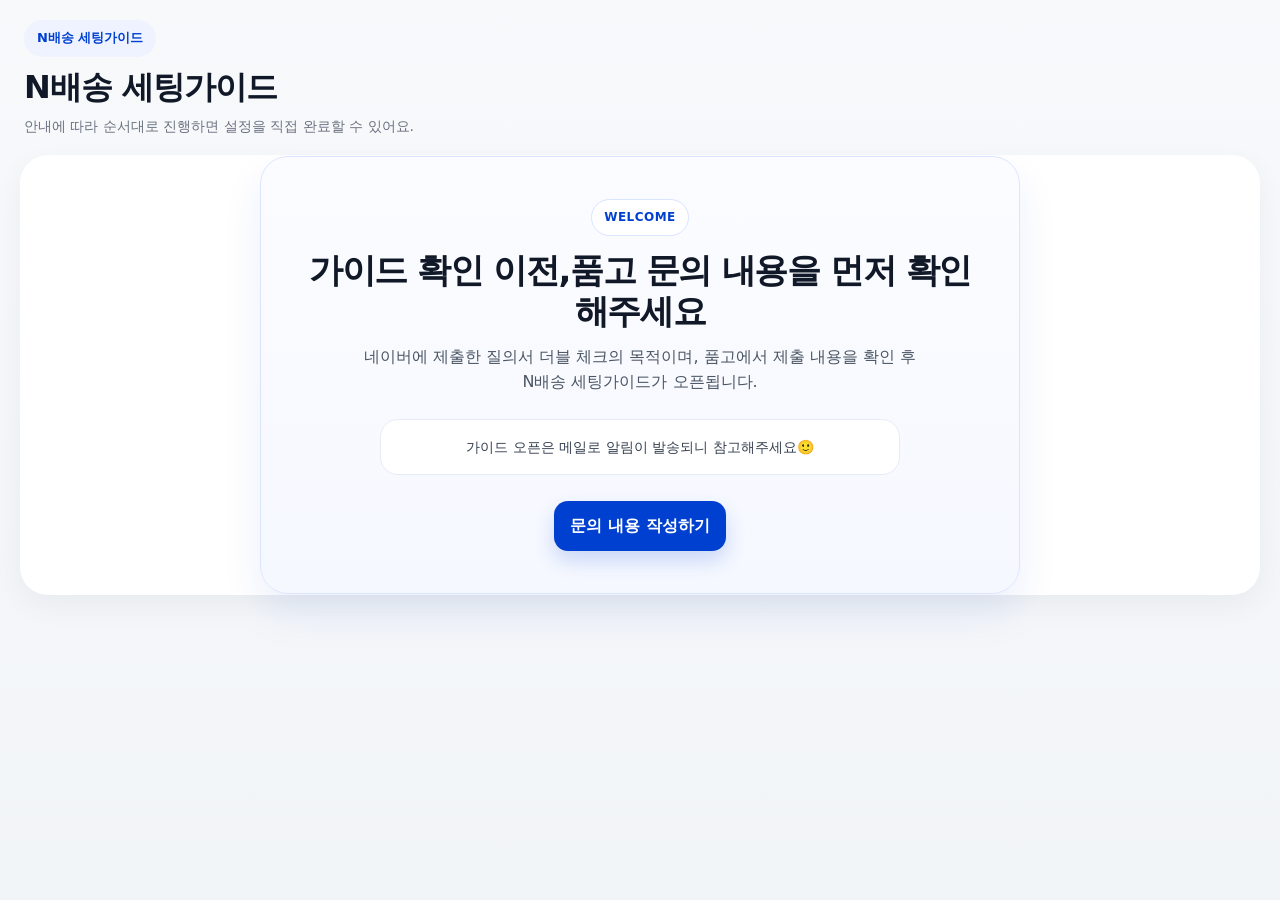
==== index.html @ 164cc21d "Update index.html" ====
<!doctype html>
<html lang="ko">
<head>
  <meta charset="utf-8" />
  <meta name="viewport" content="width=device-width, initial-scale=1" />
  <title>N배송 설정 가이드</title>

  <link rel="stylesheet" as="style" crossorigin
    href="https://cdn.jsdelivr.net/gh/orioncactus/pretendard@v1.3.9/dist/web/variable/pretendardvariable.css" />
  <script src="https://www.gstatic.com/charts/loader.js"></script>

  <style>
    :root{
      --bg:#f4f6f8;
      --card:#ffffff;
      --text:#111827;
      --muted:#6b7280;
      --line:#e7ebf0;

      --brand:#0040d1;
      --brand-soft:#eef3ff;
      --brand-line:#cddcff;
      --brand-deep:#0032a8;

      --naver:#03C75A;
      --naver-soft:#effaf4;
      --naver-line:#bdeccc;
      --naver-deep:#00a246;

      --soft:#f8fafc;
      --soft-blue:#edf4fb;

      --warn-bg:#fff7ed;
      --warn-line:#fed7aa;
      --warn-text:#9a3412;

      --danger-bg:#fff1f2;
      --danger-line:#fecdd3;
      --danger-text:#be123c;

      --shadow:0 10px 30px rgba(15,23,42,.05);
      --shadow-soft:0 6px 18px rgba(15,23,42,.04);

      --radius-2xl:28px;
      --radius-xl:24px;
      --radius-lg:18px;
      --radius-md:14px;
    }

    *{box-sizing:border-box}
    html,body{margin:0;padding:0;height:100%}
    body{
      font-family:"Pretendard Variable","Pretendard",system-ui,sans-serif;
      background:linear-gradient(180deg,#f7f9fb 0%, #f2f5f8 100%);
      color:var(--text);
      line-height:1.6;
    }

    button,input,select,textarea{font:inherit}
    img{max-width:100%;display:block}
    a{text-decoration:none}
    .hidden{display:none !important}

    .app{width:100%;min-height:100vh;padding:20px}
    .topbar{margin-bottom:18px;padding:0 4px}

    .badge{
      display:inline-flex;align-items:center;gap:8px;padding:8px 13px;border-radius:999px;
      background:var(--brand-soft);color:var(--brand);font-size:13px;font-weight:800;margin-bottom:12px;
    }

    h1{margin:0 0 8px;font-size:32px;line-height:1.18;letter-spacing:-.03em}
    .sub{margin:0;color:var(--muted);font-size:14px}

    .layout{display:grid;grid-template-columns:300px minmax(0,1fr);gap:18px;min-height:calc(100vh - 110px)}

    .card{
      background:rgba(255,255,255,.92);border:1px solid rgba(255,255,255,.88);
      border-radius:var(--radius-2xl);box-shadow:var(--shadow);backdrop-filter:blur(8px);
    }

    .sidebar{display:flex;flex-direction:column;height:calc(100vh - 40px);position:sticky;top:20px;padding:18px}
    .sidebar-header{flex:0 0 auto}
    .sidebar-steps{flex:1;overflow-y:auto;margin-top:12px;margin-bottom:12px;padding-right:4px;scroll-behavior:smooth}
    .sidebar-footer{flex:0 0 auto;margin-top:auto}
    .sidebar-steps::-webkit-scrollbar{width:6px}
    .sidebar-steps::-webkit-scrollbar-thumb{background:#dbe2ea;border-radius:999px}
    .sidebar-steps::-webkit-scrollbar-track{background:transparent}

    .side-head{display:flex;justify-content:space-between;align-items:center;gap:8px;margin-bottom:0}
    .side-title{font-size:17px;font-weight:900;letter-spacing:-.02em}
    .progress{padding:6px 10px;border-radius:999px;background:var(--brand-soft);color:var(--brand);font-size:12px;font-weight:800;white-space:nowrap}
    .accordion{display:flex;flex-direction:column;gap:10px}

    .step-item{border:1px solid var(--line);border-radius:18px;overflow:hidden;background:#fff;transition:all .2s ease}
    .step-item.active{border-color:#d9e4ff;box-shadow:0 8px 24px rgba(0,64,209,.08)}
    .step-header{width:100%;border:none;background:#fff;padding:14px;display:flex;align-items:center;gap:12px;text-align:left;cursor:pointer}
    .step-item.active .step-header{background:linear-gradient(180deg,#fbfcff 0%, #f4f7ff 100%)}
    .step-num{width:36px;height:36px;border-radius:12px;display:grid;place-items:center;font-size:14px;font-weight:800;background:#f3f4f6;color:#374151;flex:0 0 36px}
    .step-item.active .step-num{background:var(--brand);color:#fff}
    .step-main{min-width:0;flex:1}
    .step-title{margin:0 0 4px;font-size:14px;font-weight:800;letter-spacing:-.02em}
    .step-state{display:flex;align-items:center;gap:7px;color:var(--muted);font-size:12px;font-weight:700}
    .dot{width:8px;height:8px;border-radius:50%;background:#d1d5db}
    .dot.done{background:var(--naver)}
    .dot.current{background:var(--brand)}
    .chev{color:#94a3b8;transition:transform .2s ease;font-size:18px}
    .step-item.active .chev{transform:rotate(180deg)}
    .step-body{display:none;padding:10px 14px 14px;border-top:1px solid #f0f3f6;background:#fcfdff}
    .step-item.active .step-body{display:block}
    .step-sublist{display:flex;flex-direction:column;gap:8px}
    .step-subitem{display:flex;gap:8px;font-size:13px;color:#475569;word-break:break-word}
    .side-note{padding:13px 14px;border-radius:16px;background:#f8fafc;border:1px solid var(--line);color:var(--muted);font-size:12px}

    .main{padding:28px;min-width:0}
    .hero{display:flex;justify-content:space-between;align-items:flex-start;gap:16px;margin-bottom:18px;flex-wrap:wrap;padding:4px 0 2px}
    .step-chip{display:inline-flex;align-items:center;gap:8px;padding:8px 12px;border-radius:999px;background:var(--brand-soft);color:var(--brand);font-size:13px;font-weight:800;margin-bottom:12px}
    .hero h2{margin:0 0 10px;font-size:30px;line-height:1.18;letter-spacing:-.03em;word-break:keep-all}
    .hero p{margin:0;color:var(--muted);font-size:15px;word-break:keep-all}
    .actions{display:flex;gap:10px;flex-wrap:wrap}

    .btn{border:none;padding:12px 16px;border-radius:14px;font-weight:800;cursor:pointer;text-decoration:none;display:inline-flex;align-items:center;justify-content:center;transition:all .18s ease}
    .btn:hover{transform:translateY(-1px)}
    .btn.secondary{background:#fff;border:1px solid var(--line);color:#111827;box-shadow:var(--shadow-soft)}
    .btn.primary{background:var(--brand);color:#fff;box-shadow:0 10px 20px rgba(0,64,209,.18)}
    .btn:disabled{opacity:.45;cursor:not-allowed;transform:none}

    .guide{border:1px solid #edf1f5;border-radius:24px;overflow:hidden;background:#fff}
    .guide-section{padding:26px}
    .guide-section + .guide-section{border-top:1px solid #eff3f6}
    .section-label{margin:0 0 14px;font-size:12px;font-weight:900;color:#7b8794;text-transform:uppercase;letter-spacing:.08em}
    .lead-box{background:linear-gradient(180deg,#fcfdff 0%, #f4f7ff 100%)}
    .lead-text{margin:0;font-size:22px;line-height:1.5;font-weight:800;letter-spacing:-.025em;word-break:keep-all}

    .process-strip-wrap{padding:16px;border-radius:22px;background:var(--soft-blue);border:1px solid #e4edf7}
    .process-strip{display:grid;grid-template-columns:repeat(auto-fit,minmax(170px,1fr));gap:14px}
    .process-card{
      position:relative;min-height:76px;padding:18px 16px 14px;border-radius:16px;background:#fff;border:1px solid #ebeff5;
      display:flex;align-items:center;justify-content:center;text-align:center;font-size:15px;font-weight:800;color:#222;
      line-height:1.45;box-shadow:0 3px 10px rgba(15,23,42,.03);transition:all .18s ease;word-break:keep-all;cursor:pointer;
    }
    .process-card:hover{transform:translateY(-2px);box-shadow:0 10px 20px rgba(15,23,42,.06)}
    .process-card.current{box-shadow:0 10px 24px rgba(15,23,42,.10)}
    .process-card::before{content:attr(data-step);position:absolute;top:10px;left:12px;font-size:11px;font-weight:900;color:#94a3b8;letter-spacing:.06em}
    .process-card.brand.current{background:linear-gradient(180deg,#f6f8ff 0%, #eef3ff 100%);border-color:var(--brand-line);color:var(--brand)}
    .process-card.brand.done{background:#f7f9ff;border-color:#d9e3ff;color:#3553a8}
    .process-card.naver.current{background:linear-gradient(180deg,#f5fff9 0%, #ecfff4 100%);border-color:var(--naver-line);color:var(--naver-deep)}
    .process-card.naver.done{background:#f9fcfa;border-color:#dce9e1;color:#3f4d46}

    .detail-list{display:flex;flex-direction:column;gap:0}
    .detail-item{padding:20px 0;border-bottom:1px solid #eef2f7}
    .detail-item.hidden{display:none}
    .detail-item:last-child{border-bottom:none;padding-bottom:0}
    .detail-title{margin:0 0 10px;font-size:18px;font-weight:900;letter-spacing:-.02em;word-break:keep-all}
    .detail-body{margin:0;font-size:15px;color:#374151;word-break:break-word;overflow-wrap:anywhere}
    .detail-body p{margin:0 0 10px}
    .detail-body p:last-child{margin-bottom:0}
    .detail-body table{width:100%;min-width:560px;border-collapse:collapse;background:#fff}
    .detail-body th,.detail-body td{padding:12px 14px;border-bottom:1px solid var(--line);text-align:left;vertical-align:top;font-size:14px;word-break:break-word}
    .detail-body th{background:#f8fafc;font-size:13px;font-weight:800;color:#374151}
    .detail-body .table-wrap{width:100%;overflow-x:auto;margin-top:12px;border:1px solid var(--line);border-radius:16px}
    .subnote{margin-top:12px;padding:14px 16px;border-radius:16px;background:#f8fbfd;border:1px solid var(--line);font-size:14px;color:#374151;white-space:pre-line;word-break:break-word;overflow-wrap:anywhere}
    .warn{margin-top:12px;padding:14px 16px;border-radius:16px;background:var(--warn-bg);border:1px solid var(--warn-line);color:var(--warn-text);font-size:14px}
    .warn strong{display:block;margin-bottom:6px;font-size:13px}
    .render-image{margin-top:14px;border:1px solid var(--line);border-radius:18px;overflow:hidden;background:#fff}
    .render-image img{width:100%;height:auto;object-fit:contain;background:#fff}
    .render-caption{padding:12px 14px;border-top:1px solid var(--line);font-size:13px;color:var(--muted)}

    .check-area{display:grid;grid-template-columns:repeat(2,minmax(0,1fr));gap:12px}
    .check-row{display:flex;gap:10px;align-items:flex-start;padding:15px 16px;border:1px solid var(--line);border-radius:16px;background:#fbfcfd;min-width:0;transition:all .15s ease}
    .check-row:hover{background:#fff;box-shadow:var(--shadow-soft)}
    .check-row input{width:18px;height:18px;margin-top:2px;accent-color:var(--brand);flex:0 0 auto}
    .check-row span{font-size:14px;font-weight:700;word-break:break-word}
    .footer-nav{display:flex;justify-content:space-between;gap:12px;margin-top:18px;flex-wrap:wrap}

    .loading{padding:40px 20px;color:var(--muted);font-size:14px}
    .error{margin-top:12px;padding:16px;border-radius:16px;background:var(--danger-bg);border:1px solid var(--danger-line);color:var(--danger-text);font-size:14px;white-space:pre-line}
    .empty{color:var(--muted);font-size:14px}

    .welcome-wrap{display:flex;align-items:center;justify-content:center;min-height:420px}
    .welcome-card{
      width:min(760px,100%);padding:42px 34px;border-radius:28px;background:linear-gradient(180deg,#fbfcff 0%, #f5f8ff 100%);
      border:1px solid #dbe5ff;text-align:center;box-shadow:0 20px 40px rgba(0,64,209,.08);
    }
    .welcome-chip{display:inline-flex;padding:8px 12px;border-radius:999px;background:#fff;color:var(--brand);font-size:12px;font-weight:900;letter-spacing:.04em;margin-bottom:14px;border:1px solid #d9e4ff}
    .welcome-title{margin:0 0 12px;font-size:34px;line-height:1.2;letter-spacing:-.04em}
    .welcome-desc{margin:0 auto 24px;max-width:560px;font-size:16px;color:#4b5563;word-break:keep-all}
    .welcome-note{margin:0 auto 26px;max-width:520px;padding:16px 18px;border-radius:18px;background:#fff;border:1px solid #e5ebf7;color:#374151;font-size:14px}
    .welcome-actions{display:flex;justify-content:center;gap:10px;flex-wrap:wrap}

    .inquiry-shell{max-width:920px;margin:0 auto}
    .form-section{padding:24px;border:1px solid #edf1f5;border-radius:24px;background:#fff;box-shadow:var(--shadow-soft)}
    .form-grid{display:grid;grid-template-columns:repeat(2,minmax(0,1fr));gap:16px}
    .field{display:flex;flex-direction:column;gap:8px}
    .field.full{grid-column:1 / -1}
    .field label{font-size:14px;font-weight:800;color:#1f2937;display:flex;align-items:center;gap:4px;white-space:nowrap;flex-wrap:nowrap;overflow:hidden;text-overflow:ellipsis}
    .label-text{display:inline-flex;align-items:center;gap:4px;white-space:nowrap}
    .req{color:#dc2626;margin-left:1px}
    .input,.select,.textarea{width:100%;border:1px solid #dbe3ee;border-radius:14px;background:#fff;padding:14px 14px;outline:none;transition:border-color .18s ease, box-shadow .18s ease;color:#111827}
    .input:focus,.select:focus,.textarea:focus{border-color:#b5c9ff;box-shadow:0 0 0 4px rgba(0,64,209,.08)}
    .textarea{min-height:120px;resize:vertical}
    .hint{font-size:12px;color:#6b7280}
    .choice-row{display:flex;gap:10px;flex-wrap:wrap}
    .choice-pill{border:1px solid #dbe3ee;background:#fff;border-radius:999px;padding:10px 14px;display:inline-flex;align-items:center;gap:8px;cursor:pointer;font-weight:700;color:#374151}
    .choice-pill input{accent-color:var(--brand)}

    .pack-card{display:grid;grid-template-columns:120px minmax(0,1fr);gap:14px;align-items:start;padding:14px;border:1px solid #e5ebf2;border-radius:18px;background:#fbfcfe}
    .pack-thumb{width:120px;height:120px;border-radius:14px;overflow:hidden;background:#fff;border:1px solid #e5e7eb;cursor:pointer}
    .pack-thumb img{width:100%;height:100%;object-fit:cover}
    .pack-meta h4{margin:0 0 6px;font-size:15px;font-weight:900}
    .pack-meta p{margin:0;font-size:14px;color:#4b5563;white-space:pre-line;}

    .summary-box{margin-top:18px;padding:18px;border:1px solid #dbe5ff;border-radius:20px;background:linear-gradient(180deg,#fbfcff 0%, #f5f8ff 100%)}
    .summary-box h3{margin:0 0 10px;font-size:18px}
    .summary-list{display:grid;gap:10px}
    .summary-item{display:grid;grid-template-columns:160px minmax(0,1fr);gap:12px;padding:10px 0;border-bottom:1px solid #e6ecfb}
    .summary-item:last-child{border-bottom:none}
    .summary-key{font-size:13px;font-weight:900;color:#4b5563}
    .summary-val{font-size:14px;color:#111827;word-break:break-word}

    .modal{position:fixed;inset:0;display:none;align-items:center;justify-content:center;padding:20px;z-index:1000}
    .modal.open{display:flex}
    .modal-backdrop{position:absolute;inset:0;background:rgba(15,23,42,.48);backdrop-filter:blur(2px)}
    .modal-panel{position:relative;width:min(760px, 100%);max-height:85vh;overflow:auto;background:#fff;border-radius:26px;border:1px solid var(--line);box-shadow:0 24px 60px rgba(15,23,42,.20);padding:24px}
    .modal-head{display:flex;justify-content:space-between;align-items:flex-start;gap:12px;margin-bottom:18px}
    .modal-title{margin:0;font-size:24px;line-height:1.2;letter-spacing:-.03em}
    .modal-sub{margin:8px 0 0;color:var(--muted);font-size:14px}
    .icon-btn{border:none;background:#f3f4f6;width:40px;height:40px;border-radius:12px;cursor:pointer;font-size:20px;line-height:1}
    .faq-list{display:flex;flex-direction:column;gap:10px}
    .faq-item{border:1px solid var(--line);border-radius:16px;overflow:hidden;background:#fff}
    .faq-q{width:100%;border:none;background:#fff;padding:16px;text-align:left;display:flex;justify-content:space-between;align-items:center;gap:12px;cursor:pointer;font-weight:800;font-size:15px}
    .faq-q:hover{background:#fafafa}
    .faq-a{display:none;padding:0 16px 16px;color:#374151;font-size:14px;white-space:pre-line;word-break:break-word}
    .faq-item.open .faq-a{display:block}
    .faq-item.open .faq-arrow{transform:rotate(180deg)}
    .faq-arrow{transition:transform .2s ease;color:#6b7280;flex:0 0 auto}

    .image-modal-panel{width:min(720px,100%);padding:18px}
    .image-modal-panel img{width:100%;height:auto;border-radius:18px}

    @media (max-width:1024px){
      .layout{grid-template-columns:1fr}
      .sidebar{position:static;height:auto}
      .sidebar-steps{overflow:visible;max-height:none}
      .check-area,.form-grid{grid-template-columns:1fr}
    }

    @media (max-width:640px){
      .app{padding:10px}
      .main{padding:18px}
      h1{font-size:25px}
      .hero h2{font-size:24px}
      .guide-section,.form-section{padding:18px}
      .modal-panel{padding:18px}
      .modal-title{font-size:20px}
      .lead-text{font-size:18px}
      .process-strip{grid-template-columns:repeat(2,minmax(0,1fr))}
      .process-card{min-height:64px;font-size:14px;padding:14px 12px}
      .pack-card{grid-template-columns:1fr}
      .pack-thumb{width:100%;height:180px}
      .summary-item{grid-template-columns:1fr;gap:4px}
      .welcome-card{padding:32px 20px}
      .welcome-title{font-size:28px}
      .field label{white-space:normal}
    }
  </style>
</head>
<body>
  <div class="app">
    <div class="topbar">
      <div class="badge">N배송 세팅가이드</div>
      <h1 id="pageTitle">N배송 세팅가이드</h1>
      <p class="sub" id="appSub">안내에 따라 순서대로 진행하면 설정을 직접 완료할 수 있어요.</p>
    </div>

    <div id="welcomeScreen" class="welcome-wrap card">
      <div class="welcome-card">
        <div class="welcome-chip">WELCOME</div>
        <h2 class="welcome-title">가이드 확인 이전,품고 문의 내용을 먼저 확인해주세요</h2>
        <p class="welcome-desc">네이버에 제출한 질의서 더블 체크의 목적이며, 품고에서 제출 내용을 확인 후 N배송 세팅가이드가 오픈됩니다.</p>
        <div class="welcome-note">
          가이드 오픈은 메일로 알림이 발송되니 참고해주세요🙂
        </div>
        <div class="welcome-actions">
          <button class="btn primary" id="startInquiryBtn" type="button">문의 내용 작성하기</button>
        </div>
      </div>
    </div>

    <div id="inquiryScreen" class="hidden">
      <div class="inquiry-shell">
        <div class="hero">
          <div>
            <div class="step-chip">사전 문의 접수</div>
            <h2>초도 입고 및 운영 정보를 입력해주세요</h2>
            <p>입력해주신 내용을 기준으로 품고에서 확인 후 N배송 세팅 절차를 오픈합니다.</p>
          </div>
        </div>

        <section class="form-section">
          <div class="form-grid">
            <div class="field">
              <label for="inboundDate"><span class="label-text">1. 초도 입고 일정</span><span class="req">*</span></label>
              <input class="input" id="inboundDate" type="date" />
            </div>

            <div class="field">
              <label for="skuCount"><span class="label-text">2. 초도 입고 SKU 종 수</span><span class="req">*</span></label>
              <input class="input" id="skuCount" type="number" min="0" placeholder="예: 10" />
            </div>

            <div class="field">
              <label for="pltCount"><span class="label-text">3. 초도 입고 PLT 수</span><span class="req">*</span></label>
              <input class="input" id="pltCount" type="number" min="0" placeholder="예: 10" />
            </div>

            <div class="field full">
              <label for="packType"><span class="label-text">4. 포장 방법</span><span class="req">*</span></label>
              <select class="select" id="packType">
                <option value="">선택해주세요</option>
                <option value="기본 포장">기본 포장</option>
                <option value="에어캡 포장">에어캡 포장</option>
                <option value="버블페이퍼 포장">버블페이퍼 포장</option>
              </select>
              <div class="hint">포장 방식에 따라 출고 방법과 비용이 달라질 수 있습니다.</div>
              <div id="packPreviewArea" class="hidden" style="margin-top:12px;"></div>
            </div>

            <div class="field">
              <label for="returnDest"><span class="label-text">5. 반품 회수지</span><span class="req">*</span></label>
              <select class="select" id="returnDest">
                <option value="">선택해주세요</option>
                <option value="품고">품고</option>
                <option value="물류사">물류사</option>
              </select>
            </div>

            <div class="field">
              <label><span class="label-text">6. 초도 입고 월 행사 예정 여부</span><span class="req">*</span></label>
              <div class="choice-row">
                <label class="choice-pill"><input type="radio" name="eventPlan" value="Y"> Y</label>
                <label class="choice-pill"><input type="radio" name="eventPlan" value="N"> N</label>
              </div>
            </div>

            <div class="field full">
              <label for="inquiryText"><span class="label-text">7. 품고에 궁금한 사항</span></label>
              <textarea class="textarea" id="inquiryText" placeholder="예: 초도 입고 후 출고 가능 예상 시점, 포장 비용 기준, 반품 프로세스 등"></textarea>
            </div>
          </div>

          <div id="inquiryError" class="error hidden" style="margin-top:16px;"></div>

          <div class="footer-nav">
            <button class="btn secondary" id="backToWelcomeBtn" type="button">이전</button>
            <button class="btn primary" id="openSummaryBtn" type="button">제출하기</button>
          </div>
        </section>
      </div>
    </div>

    <div id="guideScreen" class="hidden">
      <div class="layout">
        <aside class="card sidebar">
          <div class="sidebar-header">
            <div class="side-head">
              <div class="side-title">진행 단계</div>
              <div class="progress" id="progressText">0 / 0 완료</div>
            </div>
          </div>

          <div class="sidebar-steps">
            <div class="accordion" id="stepAccordion">
              <div class="loading">불러오는 중...</div>
            </div>
          </div>

          <div class="sidebar-footer">
            <div class="side-note">
              설명 과정은 다음 버튼을 눌러야 다음 순서가 보입니다.
            </div>
          </div>
        </aside>

        <main class="card main">
          <div class="hero">
            <div>
              <div class="step-chip" id="heroChip">STEP</div>
              <h2 id="heroTitle">불러오는 중...</h2>
              <p id="heroDesc"></p>
            </div>

            <div class="actions">
              <button class="btn secondary" id="faqBtn" type="button">자주 묻는 질문</button>
            </div>
          </div>

          <section class="guide">
            <div class="guide-section lead-box">
              <div class="section-label">이번 단계에서 할 일</div>
              <p class="lead-text" id="leadText">시트 데이터를 불러오는 중입니다.</p>
            </div>

            <div class="guide-section">
              <div class="section-label">설정 과정</div>
              <div class="process-strip-wrap">
                <div class="process-strip" id="flowList"></div>
              </div>
            </div>

            <div class="guide-section">
              <div class="section-label">자세히 안내드릴게요</div>
              <div class="detail-list" id="detailList"></div>
            </div>

            <div class="guide-section">
              <div class="section-label">이것만 확인하면 돼요</div>
              <div class="check-area" id="checkArea"></div>
            </div>
          </section>

          <div class="footer-nav">
            <button class="btn secondary" id="prevBtn" type="button">이전 단계</button>
            <button class="btn primary" id="nextBtn" type="button">다음 단계</button>
          </div>

          <div id="errorBox"></div>
        </main>
      </div>
    </div>
  </div>

  <div class="modal" id="faqModal" aria-hidden="true">
    <div class="modal-backdrop" id="faqBackdrop"></div>
    <div class="modal-panel" role="dialog" aria-modal="true" aria-labelledby="faqModalTitle">
      <div class="modal-head">
        <div>
          <h3 class="modal-title" id="faqModalTitle">FAQ</h3>
          <p class="modal-sub" id="faqModalSub">현재 단계에서 자주 막히는 항목을 정리했습니다.</p>
        </div>
        <button class="icon-btn" id="faqCloseBtn" type="button" aria-label="닫기">×</button>
      </div>
      <div class="faq-list" id="faqList"></div>
    </div>
  </div>

  <div class="modal" id="summaryModal" aria-hidden="true">
    <div class="modal-backdrop" id="summaryBackdrop"></div>
    <div class="modal-panel" role="dialog" aria-modal="true" aria-labelledby="summaryTitle">
      <div class="modal-head">
        <div>
          <h3 class="modal-title" id="summaryTitle">입력 내용 확인</h3>
          <p class="modal-sub">제출 전에 입력하신 내용을 한 번 더 확인해주세요.</p>
        </div>
        <button class="icon-btn" id="summaryCloseBtn" type="button" aria-label="닫기">×</button>
      </div>
      <div class="summary-box">
        <h3>요약</h3>
        <div class="summary-list" id="summaryList"></div>
      </div>
      <div class="footer-nav">
        <button class="btn secondary" id="summaryEditBtn" type="button">수정하기</button>
        <button class="btn primary" id="summarySubmitBtn" type="button">제출 완료</button>
      </div>
    </div>
  </div>

  <div class="modal" id="submitModal" aria-hidden="true">
    <div class="modal-backdrop"></div>
    <div class="modal-panel" role="dialog" aria-modal="true" aria-labelledby="submitTitle">
      <div class="modal-head">
        <div>
          <h3 class="modal-title" id="submitTitle">제출중입니다</h3>
          <p class="modal-sub">입력하신 내용을 전송하고 있어요. 잠시만 기다려주세요.</p>
        </div>
      </div>
      <div class="summary-box">
        제출된 내용을 품고에서 확인 후 N배송 세팅 절차 가이드가 오픈됩니다!
      </div>
    </div>
  </div>

  <div class="modal" id="imageModal" aria-hidden="true">
    <div class="modal-backdrop" id="imageBackdrop"></div>
    <div class="modal-panel image-modal-panel" role="dialog" aria-modal="true" aria-labelledby="imageModalTitle">
      <div class="modal-head">
        <div>
          <h3 class="modal-title" id="imageModalTitle">포장 예시 이미지</h3>
        </div>
        <button class="icon-btn" id="imageCloseBtn" type="button" aria-label="닫기">×</button>
      </div>
      <img id="imageModalTarget" src="" alt="포장 예시 확대 이미지" />
    </div>
  </div>

  <script>
    const CONFIG = {
      SPREADSHEET_ID: '1JzTyCkZHBMEQiKNqIXLB8KUiVY8Y-33KICB2lwM06GQ',
      GAS_WEBAPP_URL: '여기에_배포한_GAS_WEBAPP_URL',
      SHEETS: {
        steps: 'steps',
        contents: 'contents',
        checklists: 'checklists',
        faqs: 'faqs',
        clients: '고객사링크'
      },
      DEFAULT_SUBTITLE: '안내에 따라 순서대로 진행하면 설정을 직접 완료할 수 있어요.',
      GUIDE_OPEN_FLAG_FIELD: '가이드오픈여부',
      PACK_OPTIONS: {
        '기본 포장': {
          title: '기본 포장',
          desc: '제품 자체에는 별도 완충 포장을 하지 않고, 박스 내부 상·하단에 에어캡을 넣어 출고하는 방식입니다.\n해당 포장은 내품파손 발생 시 택배 사고 처리가 불가합니다.',
          image: 'https://drive.google.com/file/d/1tITH7c-WsVejDK2F2JsECSvHMcpDnMJt/view?usp=drive_link'
        },
        '에어캡 포장': {
          title: '에어캡 포장',
          desc: '제품을 에어캡으로 완충 포장하여 출고하는 방식입니다. 추가 비용이 발생합니다.',
          image: 'https://drive.google.com/file/d/110e8PsWHq-2XkOYg7bXiONNn_1XpA-ip/view?usp=drive_link'
        },
        '버블페이퍼 포장': {
          title: '버블페이퍼 포장',
          desc: '제품을 버블페이퍼로 완충 포장하여 출고하는 방식입니다. 추가 비용이 발생합니다.',
          image: 'https://drive.google.com/file/d/1W2CYbdHLX7Uj2InTm-0HH-CaKnmAOomg/view?usp=drive_link'
        }
      }
    };

    let DATA = [];
    let CLIENT_INFO = null;
    let currentIndex = 0;
    let currentItemIndex = 0;
    let openStepId = '';
    let state = loadState();

    const welcomeScreen = document.getElementById('welcomeScreen');
    const inquiryScreen = document.getElementById('inquiryScreen');
    const guideScreen = document.getElementById('guideScreen');

    const stepAccordion = document.getElementById('stepAccordion');
    const progressText = document.getElementById('progressText');
    const heroChip = document.getElementById('heroChip');
    const heroTitle = document.getElementById('heroTitle');
    const heroDesc = document.getElementById('heroDesc');
    const leadText = document.getElementById('leadText');
    const flowList = document.getElementById('flowList');
    const detailList = document.getElementById('detailList');
    const checkArea = document.getElementById('checkArea');
    const prevBtn = document.getElementById('prevBtn');
    const nextBtn = document.getElementById('nextBtn');
    const faqBtn = document.getElementById('faqBtn');
    const faqModal = document.getElementById('faqModal');
    const faqBackdrop = document.getElementById('faqBackdrop');
    const faqCloseBtn = document.getElementById('faqCloseBtn');
    const faqModalTitle = document.getElementById('faqModalTitle');
    const faqModalSub = document.getElementById('faqModalSub');
    const faqList = document.getElementById('faqList');
    const errorBox = document.getElementById('errorBox');
    const appSub = document.getElementById('appSub');
    const pageTitle = document.getElementById('pageTitle');

    const startInquiryBtn = document.getElementById('startInquiryBtn');
    const backToWelcomeBtn = document.getElementById('backToWelcomeBtn');
    const openSummaryBtn = document.getElementById('openSummaryBtn');
    const inquiryError = document.getElementById('inquiryError');
    const packType = document.getElementById('packType');
    const packPreviewArea = document.getElementById('packPreviewArea');

    const summaryModal = document.getElementById('summaryModal');
    const summaryBackdrop = document.getElementById('summaryBackdrop');
    const summaryCloseBtn = document.getElementById('summaryCloseBtn');
    const summaryEditBtn = document.getElementById('summaryEditBtn');
    const summarySubmitBtn = document.getElementById('summarySubmitBtn');
    const summaryList = document.getElementById('summaryList');

    const submitModal = document.getElementById('submitModal');

    const imageModal = document.getElementById('imageModal');
    const imageBackdrop = document.getElementById('imageBackdrop');
    const imageCloseBtn = document.getElementById('imageCloseBtn');
    const imageModalTarget = document.getElementById('imageModalTarget');

    google.charts.load('current');
    google.charts.setOnLoadCallback(init);

    async function init() {
      try {
        const [stepsRows, contentsRows, checklistRows, faqRows, clientRows] = await Promise.all([
          querySheet(CONFIG.SHEETS.steps),
          querySheet(CONFIG.SHEETS.contents),
          querySheet(CONFIG.SHEETS.checklists),
          querySheet(CONFIG.SHEETS.faqs),
          querySheet(CONFIG.SHEETS.clients)
        ]);

        const clientCode = getClientCodeFromUrl_();
        if (!clientCode) throw new Error('고객사 코드가 없습니다. 링크에 ?client=고객사코드 형식이 필요합니다.');

        CLIENT_INFO = findClientInfo_(clientRows, clientCode);
        if (!CLIENT_INFO) throw new Error('유효하지 않은 고객사 링크입니다. 고객사코드를 확인해주세요.');
        if (String(CLIENT_INFO['사용여부'] || '').toUpperCase() === 'N') throw new Error('현재 비활성화된 고객사 링크입니다.');

        DATA = buildData(stepsRows, contentsRows, checklistRows, faqRows);
        if (!DATA.length) throw new Error('활성화된 steps 데이터가 없습니다.');

        const customerName = String(CLIENT_INFO['고객사명'] || '').trim();
        document.title = `${customerName} | 품고 N배송 세팅 가이드`;
        appSub.textContent = customerName
          ? `${customerName} 전용 N배송 세팅 가이드입니다. 아래 순서대로 진행해주세요.`
          : CONFIG.DEFAULT_SUBTITLE;

        state = loadState();
        currentIndex = Math.min(state.currentIndex ?? 0, DATA.length - 1);
        openStepId = state.openStepId || DATA[currentIndex].id;
        currentItemIndex = Math.max(0, state.currentItemIndex ?? 0);

        bindFormEvents();
        routeInitialScreen();
        render();
      } catch (err) {
        showError(
          '시트 데이터를 불러오지 못했습니다.\n\n' +
          '1) SPREADSHEET_ID가 맞는지\n' +
          '2) 시트 탭 이름이 steps / contents / checklists / faqs / 고객사링크 인지\n' +
          '3) 링크에 ?client=고객사코드 가 들어있는지\n' +
          '4) 고객사링크 시트의 사용여부가 Y인지\n\n' +
          '상세 오류:\n' + (err?.message || String(err))
        );
      }
    }

    function routeInitialScreen() {
      const guideOpen = String(CLIENT_INFO?.[CONFIG.GUIDE_OPEN_FLAG_FIELD] || '').toUpperCase() === 'Y';
      if (guideOpen) showOnly('guide');
      else showOnly('welcome');
    }

    function showOnly(screen) {
      welcomeScreen.classList.toggle('hidden', screen !== 'welcome');
      inquiryScreen.classList.toggle('hidden', screen !== 'inquiry');
      guideScreen.classList.toggle('hidden', screen !== 'guide');
    }

    function bindFormEvents() {
      startInquiryBtn.addEventListener('click', () => showOnly('inquiry'));
      backToWelcomeBtn.addEventListener('click', () => showOnly('welcome'));
      openSummaryBtn.addEventListener('click', handleOpenSummary);
      packType.addEventListener('change', () => renderPackPreview(packType.value));

      summaryBackdrop.addEventListener('click', closeSummaryModal);
      summaryCloseBtn.addEventListener('click', closeSummaryModal);
      summaryEditBtn.addEventListener('click', closeSummaryModal);
      summarySubmitBtn.addEventListener('click', submitInquiry);

      imageBackdrop.addEventListener('click', closeImageModal);
      imageCloseBtn.addEventListener('click', closeImageModal);
    }

    function querySheet(sheetName) {
      return new Promise((resolve, reject) => {
        const url = `https://docs.google.com/spreadsheets/d/${CONFIG.SPREADSHEET_ID}/gviz/tq?sheet=${encodeURIComponent(sheetName)}`;
        const query = new google.visualization.Query(url);
        query.setQuery('select *');
        query.send(response => {
          if (response.isError()) {
            reject(new Error(response.getMessage() || `시트 조회 실패: ${sheetName}`));
            return;
          }
          const dt = response.getDataTable();
          const cols = [];
          for (let c = 0; c < dt.getNumberOfColumns(); c++) cols.push(String(dt.getColumnLabel(c) || dt.getColumnId(c) || `col_${c}`).trim());
          const rows = [];
          for (let r = 0; r < dt.getNumberOfRows(); r++) {
            const row = {};
            for (let c = 0; c < dt.getNumberOfColumns(); c++) {
              const raw = dt.getValue(r, c);
              const formatted = dt.getFormattedValue(r, c);
              row[cols[c]] = formatted ?? raw ?? '';
            }
            rows.push(row);
          }
          resolve(rows);
        });
      });
    }

    function buildData(stepsRows, contentsRows, checklistRows, faqRows) {
      const activeSteps = stepsRows.filter(r => String(r['사용여부'] || '').toUpperCase() !== 'N').sort((a, b) => Number(a['단계순서'] || 0) - Number(b['단계순서'] || 0));
      return activeSteps.map(step => {
        const stepId = String(step['단계ID'] || '').trim();
        const items = contentsRows.filter(r => String(r['단계ID'] || '').trim() === stepId).sort((a, b) => Number(a['항목순서'] || 0) - Number(b['항목순서'] || 0)).map(r => ({
          title: r['항목명'] || '',
          type: String(r['항목타입'] || 'section').toLowerCase(),
          bodyHtml: r['본문HTML'] || '',
          noteHtml: r['안내HTML'] || '',
          warnHtml: r['주의HTML'] || '',
          imageUrl: r['이미지URL'] || '',
          imageCaption: r['이미지캡션'] || '',
          linkText: r['버튼텍스트'] || '',
          linkUrl: r['버튼링크'] || ''
        }));
        const checks = checklistRows.filter(r => String(r['단계ID'] || '').trim() === stepId).sort((a, b) => Number(a['체크순서'] || 0) - Number(b['체크순서'] || 0)).map(r => r['체크문구'] || '');
        const faqs = faqRows.filter(r => String(r['단계ID'] || '').trim() === stepId).sort((a, b) => Number(a['FAQ순서'] || 0) - Number(b['FAQ순서'] || 0)).map(r => ({ q: r['질문'] || '', aHtml: r['답변HTML'] || '' }));
        return { id: stepId, title: step['단계명'] || '', desc: step['단계설명'] || '', leadHtml: step['리드문구'] || '', items, checks, faqs };
      });
    }

    function getClientCodeFromUrl_() {
      const params = new URLSearchParams(window.location.search);
      return String(params.get('client') || '').trim();
    }

    function findClientInfo_(clientRows, clientCode) {
      if (!clientCode) return null;
      return clientRows.find(r => String(r['고객사코드'] || '').trim() === clientCode) || null;
    }

    function storageKey() {
      const clientCode = getClientCodeFromUrl_() || 'default';
      return `poomgo_onboarding_${CONFIG.SPREADSHEET_ID}_${clientCode}`;
    }

    function loadState() {
      try {
        const raw = localStorage.getItem(storageKey());
        return raw ? JSON.parse(raw) : { checks: {}, currentIndex: 0, currentItemIndex: 0, openStepId: '' };
      } catch (e) {
        return { checks: {}, currentIndex: 0, currentItemIndex: 0, openStepId: '' };
      }
    }

    function saveState() {
      localStorage.setItem(storageKey(), JSON.stringify({ checks: state.checks || {}, currentIndex, currentItemIndex, openStepId }));
    }

    function getChecks(stepId) {
      if (!state.checks) state.checks = {};
      if (!state.checks[stepId]) state.checks[stepId] = [];
      return state.checks[stepId];
    }

    function isStepDone(step) {
      const arr = getChecks(step.id);
      return step.checks.length > 0 && step.checks.every((_, i) => !!arr[i]);
    }

    function statusOf(step, idx) {
      if (isStepDone(step)) return { text: '완료', cls: 'done' };
      if (idx === currentIndex) return { text: '진행중', cls: 'current' };
      return { text: '대기', cls: '' };
    }

    function getProcessTheme(title = '') {
      const t = String(title).replace(/\s/g, '');
      if (t.includes('고객사등록') || t.includes('입고가이드')) return 'brand';
      return 'naver';
    }

    function render() {
      renderAccordion();
      renderMain();
      errorBox.innerHTML = '';
    }

    function renderAccordion() {
      stepAccordion.innerHTML = '';
      const doneCount = DATA.filter(isStepDone).length;
      progressText.textContent = `${doneCount} / ${DATA.length} 완료`;

      DATA.forEach((step, idx) => {
        const s = statusOf(step, idx);
        const item = document.createElement('div');
        item.className = 'step-item' + (openStepId === step.id ? ' active' : '');
        item.innerHTML = `
          <button class="step-header" type="button">
            <div class="step-num">${idx + 1}</div>
            <div class="step-main">
              <div class="step-title">${escapeHtml(step.title)}</div>
              <div class="step-state"><span class="dot ${s.cls}"></span><span>${s.text}</span></div>
            </div>
            <div class="chev">⌄</div>
          </button>
          <div class="step-body">
            <div class="step-sublist">
              ${step.items.map(x => `<div class="step-subitem"><span>ㄴ</span><span>${escapeHtml(x.title)}</span></div>`).join('') || `<div class="empty">하위 항목 없음</div>`}
            </div>
          </div>
        `;
        item.querySelector('.step-header').addEventListener('click', () => {
          currentIndex = idx;
          currentItemIndex = 0;
          openStepId = openStepId === step.id ? '' : step.id;
          saveState();
          render();
        });
        stepAccordion.appendChild(item);
      });
      scrollCurrentStepIntoView();
    }

    function renderMain() {
      const step = DATA[currentIndex];
      heroChip.textContent = `STEP ${currentIndex + 1}`;
      heroTitle.textContent = step.title;
      heroDesc.textContent = step.desc;
      leadText.innerHTML = step.leadHtml || '<span class="empty">리드문구가 비어 있습니다.</span>';

      const checks = getChecks(step.id);
      const checkedCount = checks.filter(Boolean).length;
      if (currentItemIndex > step.items.length - 1) currentItemIndex = 0;

      flowList.innerHTML = '';
      step.items.forEach((item, idx) => {
        const card = document.createElement('button');
        const theme = getProcessTheme(item.title);
        let cls = `process-card ${theme}`;
        if (idx < checkedCount) cls += ' done';
        if (idx === currentItemIndex) cls += ' current';
        card.type = 'button';
        card.className = cls;
        card.setAttribute('data-step', `STEP ${idx + 1}`);
        card.innerHTML = `<span>${escapeHtml(item.title)}</span>`;
        card.addEventListener('click', () => {
          currentItemIndex = idx;
          saveState();
          renderMain();
        });
        flowList.appendChild(card);
      });

      detailList.innerHTML = '';
      step.items.forEach((item, idx) => {
        const div = document.createElement('div');
        div.className = 'detail-item' + (idx === currentItemIndex ? '' : ' hidden');
        div.innerHTML = renderDetail(item);
        detailList.appendChild(div);
      });

      checkArea.innerHTML = '';
      step.checks.forEach((label, i) => {
        const row = document.createElement('label');
        row.className = 'check-row';
        row.innerHTML = `<input type="checkbox" ${checks[i] ? 'checked' : ''}><span>${escapeHtml(label)}</span>`;
        row.querySelector('input').addEventListener('change', (e) => {
          checks[i] = e.target.checked;
          saveState();
        });
        checkArea.appendChild(row);
      });

      prevBtn.disabled = currentIndex === 0 && currentItemIndex === 0;
      nextBtn.disabled = currentIndex === DATA.length - 1 && currentItemIndex === step.items.length - 1;
    }

    function renderDetail(item) {
      const title = `<h3 class="detail-title">${escapeHtml(item.title)}</h3>`;
      const body = item.bodyHtml ? `<div class="detail-body">${wrapTables(item.bodyHtml)}</div>` : '';
      const note = item.noteHtml ? `<div class="subnote">${item.noteHtml}</div>` : '';
      const warn = item.warnHtml ? `<div class="warn"><strong>주의</strong>${item.warnHtml}</div>` : '';
      const normalizedImageUrl = normalizeImageUrl_(item.imageUrl);
      const image = normalizedImageUrl ? `<div class="render-image"><img src="${escapeAttr(normalizedImageUrl)}" alt="${escapeAttr(item.title)}">${item.imageCaption ? `<div class="render-caption">${item.imageCaption}</div>` : ''}</div>` : '';
      if (item.type === 'path') return `${title}<div class="subnote">${escapeHtml(stripHtml(item.bodyHtml)).replaceAll('>', '→')}</div>${warn}`;
      if (item.type === 'link') return `${title}${body}${warn}${item.linkUrl ? `<div style="margin-top:12px;"><a class="btn primary" href="${escapeAttr(item.linkUrl)}" target="_blank" rel="noopener noreferrer">${escapeHtml(item.linkText || '바로가기')}</a></div>` : ''}`;
      return `${title}${body}${image}${note}${warn}`;
    }

    function normalizeImageUrl_(url) {
      const raw = String(url || '').trim();
      if (!raw) return '';

      // 이미 직접 이미지 링크면 그대로 사용
      if (/^https?:\/\//i.test(raw) && !/drive\.google\.com/i.test(raw)) {
        return raw;
      }

      // 구글 드라이브 공유 링크 / 파일 링크에서 fileId 추출
      const fileId = extractGoogleDriveFileId_(raw);
      if (fileId) {
        return `https://drive.google.com/thumbnail?id=${encodeURIComponent(fileId)}&sz=w1600`;
      }

      return raw;
    }

    function extractGoogleDriveFileId_(url) {
      const raw = String(url || '').trim();
      if (!raw) return '';

      // file/d/FILE_ID
      let match = raw.match(/\/file\/d\/([a-zA-Z0-9_-]+)/);
      if (match && match[1]) return match[1];

      // open?id=FILE_ID 또는 uc?id=FILE_ID
      match = raw.match(/[?&]id=([a-zA-Z0-9_-]+)/);
      if (match && match[1]) return match[1];

      // drive/folders 는 이미지가 아니라 제외
      if (/\/folders\//.test(raw)) return '';

      // 혹시 fileId만 단독 입력한 경우
      if (/^[a-zA-Z0-9_-]{20,}$/.test(raw)) return raw;

      return '';
    }

    function wrapTables(html) {
      const temp = document.createElement('div');
      temp.innerHTML = html;
      temp.querySelectorAll('table').forEach(table => {
        const wrapper = document.createElement('div');
        wrapper.className = 'table-wrap';
        table.parentNode.insertBefore(wrapper, table);
        wrapper.appendChild(table);
      });
      return temp.innerHTML;
    }

    function stripHtml(html) {
      const div = document.createElement('div');
      div.innerHTML = html || '';
      return div.textContent || div.innerText || '';
    }

    function getInquiryValues() {
      return {
        clientCode: getClientCodeFromUrl_(),
        clientName: String(CLIENT_INFO?.['고객사명'] || '').trim(),
        inboundDate: document.getElementById('inboundDate').value,
        skuCount: document.getElementById('skuCount').value,
        pltCount: document.getElementById('pltCount').value,
        packType: document.getElementById('packType').value,
        returnDest: document.getElementById('returnDest').value,
        eventPlan: document.querySelector('input[name="eventPlan"]:checked')?.value || '',
        inquiryText: document.getElementById('inquiryText').value.trim()
      };
    }

    function validateInquiryForm() {
      const v = getInquiryValues();
      if (!v.inboundDate) return '초도 입고 일정을 선택해주세요.';
      if (v.skuCount === '') return '초도 입고 SKU 종 수를 입력해주세요.';
      if (v.pltCount === '') return '초도 입고 PLT 수를 입력해주세요.';
      if (!v.packType) return '포장 방법을 선택해주세요.';
      if (!v.returnDest) return '반품 회수지를 선택해주세요.';
      if (!v.eventPlan) return '행사 진행 여부를 선택해주세요.';
      return '';
    }

    function handleOpenSummary() {
      const error = validateInquiryForm();
      if (error) {
        inquiryError.textContent = error;
        inquiryError.classList.remove('hidden');
        return;
      }
      inquiryError.classList.add('hidden');
      const values = getInquiryValues();
      const rows = [
        ['고객사', values.clientName || '-'],
        ['초도 입고 일정', values.inboundDate || '-'],
        ['초도 입고 SKU 종 수', values.skuCount || '-'],
        ['초도 입고 PLT 수', values.pltCount || '-'],
        ['포장 방법', values.packType || '-'],
        ['반품 회수지', values.returnDest || '-'],
        ['행사 진행 예정 여부', values.eventPlan || '-'],
        ['문의 사항', values.inquiryText || '없음']
      ];
      summaryList.innerHTML = rows.map(([k, v]) => `<div class="summary-item"><div class="summary-key">${escapeHtml(k)}</div><div class="summary-val">${escapeHtml(v)}</div></div>`).join('');
      summaryModal.classList.add('open');
      summaryModal.setAttribute('aria-hidden', 'false');
      document.body.style.overflow = 'hidden';
    }

    function closeSummaryModal() {
      summaryModal.classList.remove('open');
      summaryModal.setAttribute('aria-hidden', 'true');
      document.body.style.overflow = '';
    }

    async function submitInquiry() {
      closeSummaryModal();
      submitModal.classList.add('open');
      submitModal.setAttribute('aria-hidden', 'false');
      document.body.style.overflow = 'hidden';

      try {
        const values = getInquiryValues();
        await postInquiry(values);
        localStorage.setItem(`${storageKey()}_inquiry`, JSON.stringify(values));
      } catch (e) {
        inquiryError.textContent = e?.message || '제출 처리 중 오류가 발생했습니다. 잠시 후 다시 시도해주세요.';
        inquiryError.classList.remove('hidden');
      } finally {
        setTimeout(() => {
          submitModal.classList.remove('open');
          submitModal.setAttribute('aria-hidden', 'true');
          document.body.style.overflow = '';
          showOnly('welcome');
        }, 1200);
      }
    }

    async function postInquiry(values) {
      if (!CONFIG.GAS_WEBAPP_URL || CONFIG.GAS_WEBAPP_URL.includes('여기에_배포한_GAS_WEBAPP_URL')) {
        await new Promise(resolve => setTimeout(resolve, 800));
        return { ok: true, mock: true };
      }

      const payload = {
        action: 'submitInquiry',
        clientCode: values.clientCode,
        clientName: values.clientName,
        inboundDate: values.inboundDate,
        skuCount: values.skuCount,
        pltCount: values.pltCount,
        packType: values.packType,
        returnDest: values.returnDest,
        eventPlan: values.eventPlan,
        inquiryText: values.inquiryText
      };

      const res = await fetch(CONFIG.GAS_WEBAPP_URL, {
        method: 'POST',
        headers: { 'Content-Type': 'text/plain;charset=utf-8' },
        body: JSON.stringify(payload)
      });
      const data = await res.json();
      if (!data.ok) throw new Error(data.message || '제출에 실패했습니다.');
      return data;
    }

    function renderPackPreview(value) {
      const info = CONFIG.PACK_OPTIONS[value];
      if (!info) {
        packPreviewArea.classList.add('hidden');
        packPreviewArea.innerHTML = '';
        return;
      }

      const normalizedImageUrl = normalizeImageUrl_(info.image);
      const imagePart = normalizedImageUrl
        ? `<button class="pack-thumb" type="button" data-image="${escapeAttr(normalizedImageUrl)}"><img src="${escapeAttr(normalizedImageUrl)}" alt="${escapeAttr(info.title)}"></button>`
        : `<div class="pack-thumb" style="display:grid;place-items:center;color:#94a3b8;font-size:13px;">예시 이미지 준비중</div>`;

      packPreviewArea.innerHTML = `
        <div class="pack-card">
          ${imagePart}
          <div class="pack-meta">
            <h4>${escapeHtml(info.title)}</h4>
            <p>${escapeHtml(info.desc)}</p>
          </div>
        </div>
      `;
      packPreviewArea.classList.remove('hidden');
      const thumb = packPreviewArea.querySelector('[data-image]');
      if (thumb) thumb.addEventListener('click', () => openImageModal(thumb.getAttribute('data-image')));
    }

    function openImageModal(src) {
      if (!src) return;
      imageModalTarget.src = src;
      imageModal.classList.add('open');
      imageModal.setAttribute('aria-hidden', 'false');
      document.body.style.overflow = 'hidden';
    }

    function closeImageModal() {
      imageModal.classList.remove('open');
      imageModal.setAttribute('aria-hidden', 'true');
      imageModalTarget.src = '';
      document.body.style.overflow = '';
    }

    function openFaqModal() {
      const step = DATA[currentIndex];
      faqModalTitle.textContent = `${step.title} FAQ`;
      faqModalSub.textContent = '현재 단계에서 자주 막히는 항목을 정리했습니다.';
      faqList.innerHTML = '';
      if (!step.faqs.length) {
        faqList.innerHTML = `<div class="empty">등록된 FAQ가 없습니다.</div>`;
      } else {
        step.faqs.forEach((faq, idx) => {
          const item = document.createElement('div');
          item.className = 'faq-item' + (idx === 0 ? ' open' : '');
          item.innerHTML = `<button class="faq-q" type="button"><span>${escapeHtml(faq.q)}</span><span class="faq-arrow">⌄</span></button><div class="faq-a">${faq.aHtml}</div>`;
          item.querySelector('.faq-q').addEventListener('click', () => item.classList.toggle('open'));
          faqList.appendChild(item);
        });
      }
      faqModal.classList.add('open');
      faqModal.setAttribute('aria-hidden', 'false');
      document.body.style.overflow = 'hidden';
    }

    function closeFaqModal() {
      faqModal.classList.remove('open');
      faqModal.setAttribute('aria-hidden', 'true');
      document.body.style.overflow = '';
    }

    function scrollCurrentStepIntoView() {
      const container = document.querySelector('.sidebar-steps');
      if (!container) return;
      const active = container.querySelector('.step-item.active');
      if (!active) return;
      const containerRect = container.getBoundingClientRect();
      const activeRect = active.getBoundingClientRect();
      const offset = activeRect.top - containerRect.top - containerRect.height / 2 + activeRect.height / 2;
      container.scrollBy({ top: offset, behavior: 'smooth' });
    }

    function escapeHtml(str = '') {
      return String(str).replaceAll('&', '&amp;').replaceAll('<', '&lt;').replaceAll('>', '&gt;').replaceAll('"', '&quot;').replaceAll("'", '&#39;');
    }
    function escapeAttr(str = '') { return escapeHtml(str); }

    function showError(message) {
      errorBox.innerHTML = `<div class="error">${escapeHtml(message)}</div>`;
      stepAccordion.innerHTML = `<div class="error">${escapeHtml(message)}</div>`;
      heroTitle.textContent = '불러오기 실패';
      heroDesc.textContent = '';
      leadText.textContent = '시트 연결 상태를 확인해주세요.';
      flowList.innerHTML = '';
      detailList.innerHTML = '';
      checkArea.innerHTML = '';
    }

    prevBtn.addEventListener('click', () => {
      if (currentItemIndex > 0) {
        currentItemIndex -= 1;
        saveState();
        renderMain();
        return;
      }
      if (currentIndex > 0) {
        currentIndex -= 1;
        const prevStep = DATA[currentIndex];
        currentItemIndex = Math.max((prevStep.items?.length || 1) - 1, 0);
        openStepId = DATA[currentIndex].id;
        saveState();
        render();
        window.scrollTo({ top: 0, behavior: 'smooth' });
      }
    });

    nextBtn.addEventListener('click', () => {
      const step = DATA[currentIndex];
      if (currentItemIndex < step.items.length - 1) {
        currentItemIndex += 1;
        saveState();
        renderMain();
        return;
      }
      if (currentIndex < DATA.length - 1) {
        currentIndex += 1;
        currentItemIndex = 0;
        openStepId = DATA[currentIndex].id;
        saveState();
        render();
        window.scrollTo({ top: 0, behavior: 'smooth' });
      }
    });

    faqBtn.addEventListener('click', openFaqModal);
    faqCloseBtn.addEventListener('click', closeFaqModal);
    faqBackdrop.addEventListener('click', closeFaqModal);

    document.addEventListener('keydown', (e) => {
      if (e.key === 'Escape') {
        if (faqModal.classList.contains('open')) closeFaqModal();
        if (summaryModal.classList.contains('open')) closeSummaryModal();
        if (imageModal.classList.contains('open')) closeImageModal();
      }
    });
  </script>
</body>
</html>
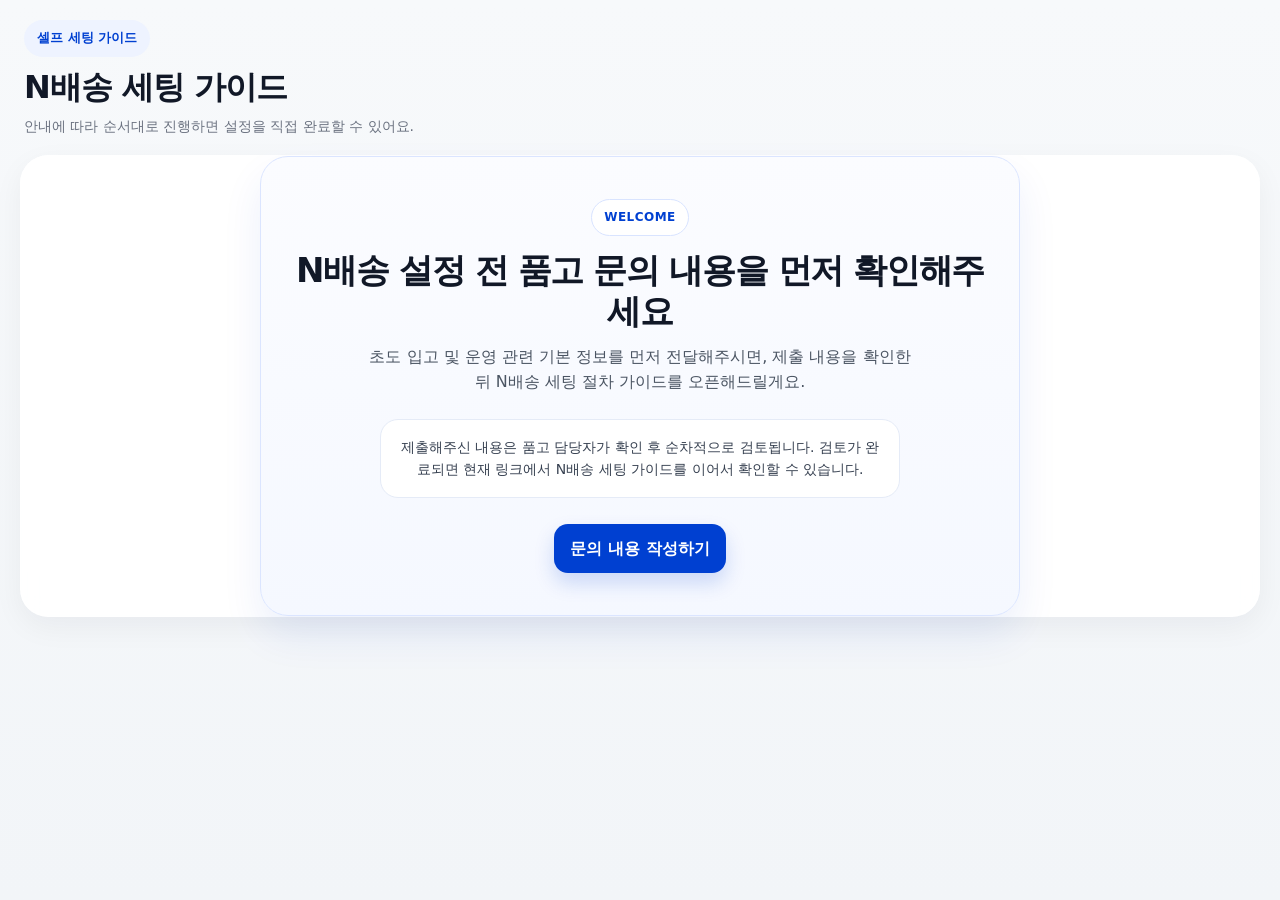
==== commit 450be05e: "Update index.html" ====
--- a/index.html
+++ b/index.html
@@ -3,7 +3,7 @@
 <head>
   <meta charset="utf-8" />
   <meta name="viewport" content="width=device-width, initial-scale=1" />
-  <title>N배송 설정 가이드</title>
+  <title>N배송 세팅 가이드</title>
 
   <link rel="stylesheet" as="style" crossorigin
     href="https://cdn.jsdelivr.net/gh/orioncactus/pretendard@v1.3.9/dist/web/variable/pretendardvariable.css" />
@@ -208,7 +208,7 @@
     .pack-thumb{width:120px;height:120px;border-radius:14px;overflow:hidden;background:#fff;border:1px solid #e5e7eb;cursor:pointer}
     .pack-thumb img{width:100%;height:100%;object-fit:cover}
     .pack-meta h4{margin:0 0 6px;font-size:15px;font-weight:900}
-    .pack-meta p{margin:0;font-size:14px;color:#4b5563;white-space:pre-line;}
+    .pack-meta p{margin:0;font-size:14px;color:#4b5563}
 
     .summary-box{margin-top:18px;padding:18px;border:1px solid #dbe5ff;border-radius:20px;background:linear-gradient(180deg,#fbfcff 0%, #f5f8ff 100%)}
     .summary-box h3{margin:0 0 10px;font-size:18px}
@@ -268,18 +268,18 @@
 <body>
   <div class="app">
     <div class="topbar">
-      <div class="badge">N배송 세팅가이드</div>
-      <h1 id="pageTitle">N배송 세팅가이드</h1>
+      <div class="badge">셀프 세팅 가이드</div>
+      <h1 id="pageTitle">N배송 세팅 가이드</h1>
       <p class="sub" id="appSub">안내에 따라 순서대로 진행하면 설정을 직접 완료할 수 있어요.</p>
     </div>
 
     <div id="welcomeScreen" class="welcome-wrap card">
       <div class="welcome-card">
         <div class="welcome-chip">WELCOME</div>
-        <h2 class="welcome-title">가이드 확인 이전,품고 문의 내용을 먼저 확인해주세요</h2>
-        <p class="welcome-desc">네이버에 제출한 질의서 더블 체크의 목적이며, 품고에서 제출 내용을 확인 후 N배송 세팅가이드가 오픈됩니다.</p>
+        <h2 class="welcome-title">N배송 설정 전 품고 문의 내용을 먼저 확인해주세요</h2>
+        <p class="welcome-desc">초도 입고 및 운영 관련 기본 정보를 먼저 전달해주시면, 제출 내용을 확인한 뒤 N배송 세팅 절차 가이드를 오픈해드릴게요.</p>
         <div class="welcome-note">
-          가이드 오픈은 메일로 알림이 발송되니 참고해주세요🙂
+          제출해주신 내용은 품고 담당자가 확인 후 순차적으로 검토됩니다. 검토가 완료되면 현재 링크에서 N배송 세팅 가이드를 이어서 확인할 수 있습니다.
         </div>
         <div class="welcome-actions">
           <button class="btn primary" id="startInquiryBtn" type="button">문의 내용 작성하기</button>
@@ -306,12 +306,12 @@
 
             <div class="field">
               <label for="skuCount"><span class="label-text">2. 초도 입고 SKU 종 수</span><span class="req">*</span></label>
-              <input class="input" id="skuCount" type="number" min="0" placeholder="예: 10" />
+              <input class="input" id="skuCount" type="number" min="0" placeholder="예: 12" />
             </div>
 
             <div class="field">
               <label for="pltCount"><span class="label-text">3. 초도 입고 PLT 수</span><span class="req">*</span></label>
-              <input class="input" id="pltCount" type="number" min="0" placeholder="예: 10" />
+              <input class="input" id="pltCount" type="number" min="0" placeholder="예: 4" />
             </div>
 
             <div class="field full">
@@ -509,17 +509,17 @@
       PACK_OPTIONS: {
         '기본 포장': {
           title: '기본 포장',
-          desc: '제품 자체에는 별도 완충 포장을 하지 않고, 박스 내부 상·하단에 에어캡을 넣어 출고하는 방식입니다.\n해당 포장은 내품파손 발생 시 택배 사고 처리가 불가합니다.',
+          desc: '제품 자체에는 별도 완충 포장을 하지 않고, 박스 내부 상·하단에 에어캡을 넣어 출고하는 방식입니다.\n 해당 포장 방법은 내품 파손이 발생하더라도 택배사 사고 처리가 불가합니다.',
           image: 'https://drive.google.com/file/d/1tITH7c-WsVejDK2F2JsECSvHMcpDnMJt/view?usp=drive_link'
         },
         '에어캡 포장': {
           title: '에어캡 포장',
-          desc: '제품을 에어캡으로 완충 포장하여 출고하는 방식입니다. 추가 비용이 발생합니다.',
+          desc: '제품을 에어캡으로 완충 포장하여 출고하는 방식입니다.\n 해당 포장 방법은 송장 당 추가 비용이 발생합니다.',
           image: 'https://drive.google.com/file/d/110e8PsWHq-2XkOYg7bXiONNn_1XpA-ip/view?usp=drive_link'
         },
         '버블페이퍼 포장': {
           title: '버블페이퍼 포장',
-          desc: '제품을 버블페이퍼로 완충 포장하여 출고하는 방식입니다. 추가 비용이 발생합니다.',
+          desc: '제품을 버블페이퍼로 완충 포장하여 출고하는 방식입니다. \n 해당 포장 방법은 송장 당 추가 비용이 발생합니다.',
           image: 'https://drive.google.com/file/d/1W2CYbdHLX7Uj2InTm-0HH-CaKnmAOomg/view?usp=drive_link'
         }
       }
@@ -603,9 +603,10 @@
         if (!DATA.length) throw new Error('활성화된 steps 데이터가 없습니다.');
 
         const customerName = String(CLIENT_INFO['고객사명'] || '').trim();
-        document.title = `${customerName} | 품고 N배송 세팅 가이드`;
+        document.title = `${customerName} | N배송 세팅 가이드`;
+        pageTitle.textContent = customerName ? `${customerName} 셀프 온보딩` : '품고 셀프 온보딩';
         appSub.textContent = customerName
-          ? `${customerName} 전용 N배송 세팅 가이드입니다. 아래 순서대로 진행해주세요.`
+          ? `${customerName} 전용 셀프 세팅 페이지입니다. 아래 순서대로 진행해주세요.`
           : CONFIG.DEFAULT_SUBTITLE;
 
         state = loadState();
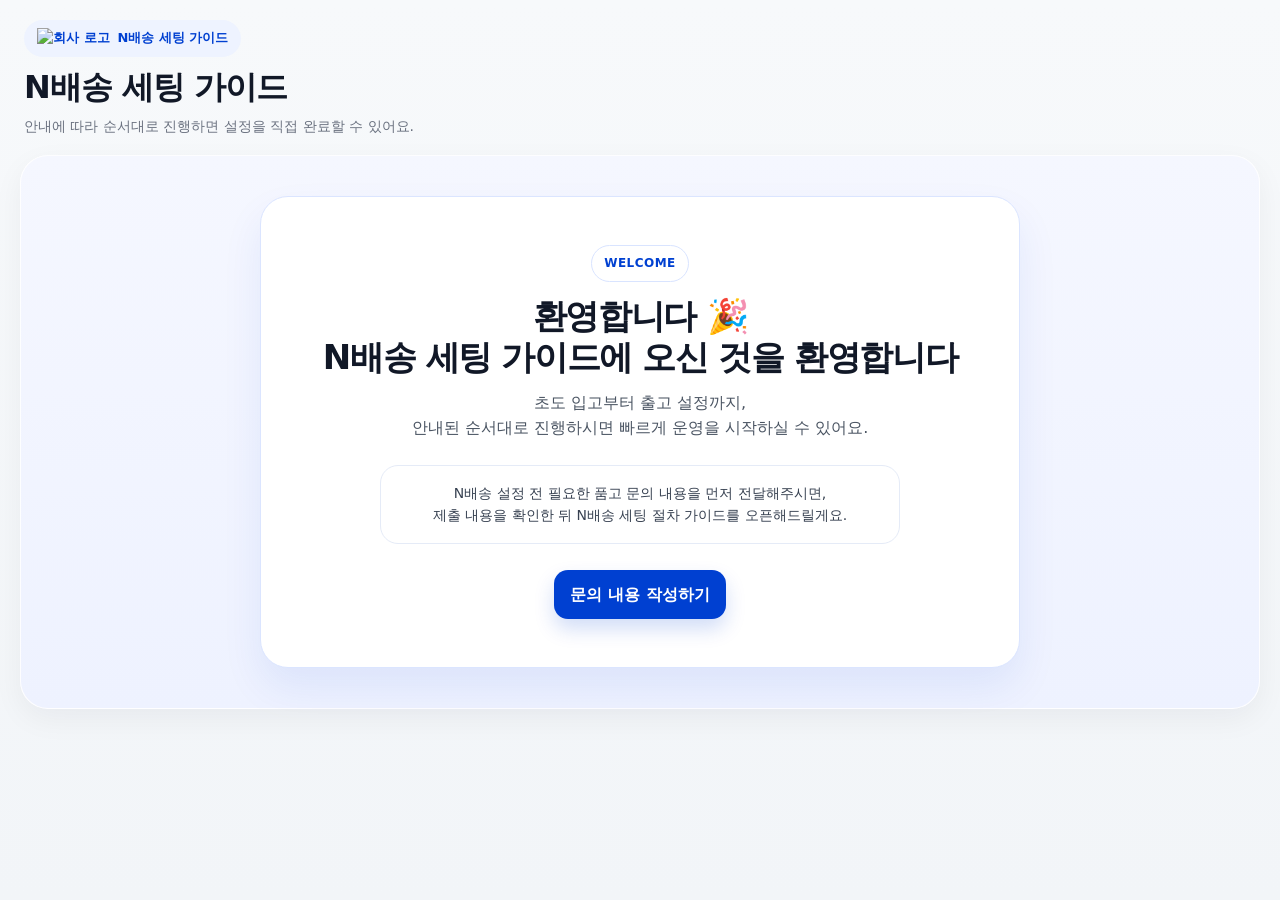
==== commit 8b3a6097: "Update index.html" ====
--- a/index.html
+++ b/index.html
@@ -65,8 +65,23 @@
     .topbar{margin-bottom:18px;padding:0 4px}
 
     .badge{
-      display:inline-flex;align-items:center;gap:8px;padding:8px 13px;border-radius:999px;
-      background:var(--brand-soft);color:var(--brand);font-size:13px;font-weight:800;margin-bottom:12px;
+      display:inline-flex;
+      align-items:center;
+      gap:8px;
+      padding:8px 13px;
+      border-radius:999px;
+      background:var(--brand-soft);
+      color:var(--brand);
+      font-size:13px;
+      font-weight:800;
+      margin-bottom:12px;
+    }
+
+    .badge-logo{
+      height:20px;
+      width:auto;
+      flex:0 0 auto;
+      object-fit:contain;
     }
 
     h1{margin:0 0 8px;font-size:32px;line-height:1.18;letter-spacing:-.03em}
@@ -75,8 +90,11 @@
     .layout{display:grid;grid-template-columns:300px minmax(0,1fr);gap:18px;min-height:calc(100vh - 110px)}
 
     .card{
-      background:rgba(255,255,255,.92);border:1px solid rgba(255,255,255,.88);
-      border-radius:var(--radius-2xl);box-shadow:var(--shadow);backdrop-filter:blur(8px);
+      background:rgba(255,255,255,.92);
+      border:1px solid rgba(255,255,255,.88);
+      border-radius:var(--radius-2xl);
+      box-shadow:var(--shadow);
+      backdrop-filter:blur(8px);
     }
 
     .sidebar{display:flex;flex-direction:column;height:calc(100vh - 40px);position:sticky;top:20px;padding:18px}
@@ -130,7 +148,7 @@
     .guide-section + .guide-section{border-top:1px solid #eff3f6}
     .section-label{margin:0 0 14px;font-size:12px;font-weight:900;color:#7b8794;text-transform:uppercase;letter-spacing:.08em}
     .lead-box{background:linear-gradient(180deg,#fcfdff 0%, #f4f7ff 100%)}
-    .lead-text{margin:0;font-size:22px;line-height:1.5;font-weight:800;letter-spacing:-.025em;word-break:keep-all}
+    .lead-text{margin:0;font-size:22px;line-height:1.5;font-weight:800;letter-spacing:-.025em;word-break:keep-all;white-space:pre-line}
 
     .process-strip-wrap{padding:16px;border-radius:22px;background:var(--soft-blue);border:1px solid #e4edf7}
     .process-strip{display:grid;grid-template-columns:repeat(auto-fit,minmax(170px,1fr));gap:14px}
@@ -152,7 +170,7 @@
     .detail-item.hidden{display:none}
     .detail-item:last-child{border-bottom:none;padding-bottom:0}
     .detail-title{margin:0 0 10px;font-size:18px;font-weight:900;letter-spacing:-.02em;word-break:keep-all}
-    .detail-body{margin:0;font-size:15px;color:#374151;word-break:break-word;overflow-wrap:anywhere}
+    .detail-body{margin:0;font-size:15px;color:#374151;word-break:break-word;overflow-wrap:anywhere;white-space:pre-line}
     .detail-body p{margin:0 0 10px}
     .detail-body p:last-child{margin-bottom:0}
     .detail-body table{width:100%;min-width:560px;border-collapse:collapse;background:#fff}
@@ -160,32 +178,47 @@
     .detail-body th{background:#f8fafc;font-size:13px;font-weight:800;color:#374151}
     .detail-body .table-wrap{width:100%;overflow-x:auto;margin-top:12px;border:1px solid var(--line);border-radius:16px}
     .subnote{margin-top:12px;padding:14px 16px;border-radius:16px;background:#f8fbfd;border:1px solid var(--line);font-size:14px;color:#374151;white-space:pre-line;word-break:break-word;overflow-wrap:anywhere}
-    .warn{margin-top:12px;padding:14px 16px;border-radius:16px;background:var(--warn-bg);border:1px solid var(--warn-line);color:var(--warn-text);font-size:14px}
+    .warn{margin-top:12px;padding:14px 16px;border-radius:16px;background:var(--warn-bg);border:1px solid var(--warn-line);color:var(--warn-text);font-size:14px;white-space:pre-line}
     .warn strong{display:block;margin-bottom:6px;font-size:13px}
     .render-image{margin-top:14px;border:1px solid var(--line);border-radius:18px;overflow:hidden;background:#fff}
     .render-image img{width:100%;height:auto;object-fit:contain;background:#fff}
-    .render-caption{padding:12px 14px;border-top:1px solid var(--line);font-size:13px;color:var(--muted)}
+    .render-caption{padding:12px 14px;border-top:1px solid var(--line);font-size:13px;color:var(--muted);white-space:pre-line}
 
     .check-area{display:grid;grid-template-columns:repeat(2,minmax(0,1fr));gap:12px}
     .check-row{display:flex;gap:10px;align-items:flex-start;padding:15px 16px;border:1px solid var(--line);border-radius:16px;background:#fbfcfd;min-width:0;transition:all .15s ease}
     .check-row:hover{background:#fff;box-shadow:var(--shadow-soft)}
     .check-row input{width:18px;height:18px;margin-top:2px;accent-color:var(--brand);flex:0 0 auto}
-    .check-row span{font-size:14px;font-weight:700;word-break:break-word}
+    .check-row span{font-size:14px;font-weight:700;word-break:break-word;white-space:pre-line}
     .footer-nav{display:flex;justify-content:space-between;gap:12px;margin-top:18px;flex-wrap:wrap}
 
     .loading{padding:40px 20px;color:var(--muted);font-size:14px}
     .error{margin-top:12px;padding:16px;border-radius:16px;background:var(--danger-bg);border:1px solid var(--danger-line);color:var(--danger-text);font-size:14px;white-space:pre-line}
     .empty{color:var(--muted);font-size:14px}
 
-    .welcome-wrap{display:flex;align-items:center;justify-content:center;min-height:420px}
+    .welcome-wrap{
+      width:100%;
+      min-height:520px;
+      display:flex;
+      align-items:center;
+      justify-content:center;
+      padding:40px 20px;
+      background:linear-gradient(180deg,#f5f7ff 0%, #eef2ff 100%);
+      border-radius:var(--radius-2xl);
+    }
     .welcome-card{
-      width:min(760px,100%);padding:42px 34px;border-radius:28px;background:linear-gradient(180deg,#fbfcff 0%, #f5f8ff 100%);
-      border:1px solid #dbe5ff;text-align:center;box-shadow:0 20px 40px rgba(0,64,209,.08);
+      width:min(760px,100%);
+      padding:48px 36px;
+      border-radius:28px;
+      background:#fff;
+      text-align:center;
+      box-shadow:0 20px 40px rgba(0,64,209,.08);
+      border:1px solid #dbe5ff;
+      margin:0 auto;
     }
     .welcome-chip{display:inline-flex;padding:8px 12px;border-radius:999px;background:#fff;color:var(--brand);font-size:12px;font-weight:900;letter-spacing:.04em;margin-bottom:14px;border:1px solid #d9e4ff}
-    .welcome-title{margin:0 0 12px;font-size:34px;line-height:1.2;letter-spacing:-.04em}
-    .welcome-desc{margin:0 auto 24px;max-width:560px;font-size:16px;color:#4b5563;word-break:keep-all}
-    .welcome-note{margin:0 auto 26px;max-width:520px;padding:16px 18px;border-radius:18px;background:#fff;border:1px solid #e5ebf7;color:#374151;font-size:14px}
+    .welcome-title{margin:0 0 12px;font-size:34px;line-height:1.2;letter-spacing:-.04em;white-space:pre-line}
+    .welcome-desc{margin:0 auto 24px;max-width:560px;font-size:16px;color:#4b5563;word-break:keep-all;white-space:pre-line}
+    .welcome-note{margin:0 auto 26px;max-width:520px;padding:16px 18px;border-radius:18px;background:#fff;border:1px solid #e5ebf7;color:#374151;font-size:14px;white-space:pre-line}
     .welcome-actions{display:flex;justify-content:center;gap:10px;flex-wrap:wrap}
 
     .inquiry-shell{max-width:920px;margin:0 auto}
@@ -199,7 +232,7 @@
     .input,.select,.textarea{width:100%;border:1px solid #dbe3ee;border-radius:14px;background:#fff;padding:14px 14px;outline:none;transition:border-color .18s ease, box-shadow .18s ease;color:#111827}
     .input:focus,.select:focus,.textarea:focus{border-color:#b5c9ff;box-shadow:0 0 0 4px rgba(0,64,209,.08)}
     .textarea{min-height:120px;resize:vertical}
-    .hint{font-size:12px;color:#6b7280}
+    .hint{font-size:12px;color:#6b7280;white-space:pre-line}
     .choice-row{display:flex;gap:10px;flex-wrap:wrap}
     .choice-pill{border:1px solid #dbe3ee;background:#fff;border-radius:999px;padding:10px 14px;display:inline-flex;align-items:center;gap:8px;cursor:pointer;font-weight:700;color:#374151}
     .choice-pill input{accent-color:var(--brand)}
@@ -208,7 +241,7 @@
     .pack-thumb{width:120px;height:120px;border-radius:14px;overflow:hidden;background:#fff;border:1px solid #e5e7eb;cursor:pointer}
     .pack-thumb img{width:100%;height:100%;object-fit:cover}
     .pack-meta h4{margin:0 0 6px;font-size:15px;font-weight:900}
-    .pack-meta p{margin:0;font-size:14px;color:#4b5563}
+    .pack-meta p{margin:0;font-size:14px;color:#4b5563;white-space:pre-line}
 
     .summary-box{margin-top:18px;padding:18px;border:1px solid #dbe5ff;border-radius:20px;background:linear-gradient(180deg,#fbfcff 0%, #f5f8ff 100%)}
     .summary-box h3{margin:0 0 10px;font-size:18px}
@@ -216,7 +249,7 @@
     .summary-item{display:grid;grid-template-columns:160px minmax(0,1fr);gap:12px;padding:10px 0;border-bottom:1px solid #e6ecfb}
     .summary-item:last-child{border-bottom:none}
     .summary-key{font-size:13px;font-weight:900;color:#4b5563}
-    .summary-val{font-size:14px;color:#111827;word-break:break-word}
+    .summary-val{font-size:14px;color:#111827;word-break:break-word;white-space:pre-line}
 
     .modal{position:fixed;inset:0;display:none;align-items:center;justify-content:center;padding:20px;z-index:1000}
     .modal.open{display:flex}
@@ -224,7 +257,7 @@
     .modal-panel{position:relative;width:min(760px, 100%);max-height:85vh;overflow:auto;background:#fff;border-radius:26px;border:1px solid var(--line);box-shadow:0 24px 60px rgba(15,23,42,.20);padding:24px}
     .modal-head{display:flex;justify-content:space-between;align-items:flex-start;gap:12px;margin-bottom:18px}
     .modal-title{margin:0;font-size:24px;line-height:1.2;letter-spacing:-.03em}
-    .modal-sub{margin:8px 0 0;color:var(--muted);font-size:14px}
+    .modal-sub{margin:8px 0 0;color:var(--muted);font-size:14px;white-space:pre-line}
     .icon-btn{border:none;background:#f3f4f6;width:40px;height:40px;border-radius:12px;cursor:pointer;font-size:20px;line-height:1}
     .faq-list{display:flex;flex-direction:column;gap:10px}
     .faq-item{border:1px solid var(--line);border-radius:16px;overflow:hidden;background:#fff}
@@ -268,7 +301,10 @@
 <body>
   <div class="app">
     <div class="topbar">
-      <div class="badge">셀프 세팅 가이드</div>
+      <div class="badge" id="guideBadge">
+        <img id="companyLogo" class="badge-logo" src="여기에_회사로고_URL" alt="회사 로고">
+        <span>N배송 세팅 가이드</span>
+      </div>
       <h1 id="pageTitle">N배송 세팅 가이드</h1>
       <p class="sub" id="appSub">안내에 따라 순서대로 진행하면 설정을 직접 완료할 수 있어요.</p>
     </div>
@@ -276,11 +312,12 @@
     <div id="welcomeScreen" class="welcome-wrap card">
       <div class="welcome-card">
         <div class="welcome-chip">WELCOME</div>
-        <h2 class="welcome-title">N배송 설정 전 품고 문의 내용을 먼저 확인해주세요</h2>
-        <p class="welcome-desc">초도 입고 및 운영 관련 기본 정보를 먼저 전달해주시면, 제출 내용을 확인한 뒤 N배송 세팅 절차 가이드를 오픈해드릴게요.</p>
-        <div class="welcome-note">
-          제출해주신 내용은 품고 담당자가 확인 후 순차적으로 검토됩니다. 검토가 완료되면 현재 링크에서 N배송 세팅 가이드를 이어서 확인할 수 있습니다.
-        </div>
+        <h2 class="welcome-title">환영합니다 🎉
+N배송 세팅 가이드에 오신 것을 환영합니다</h2>
+        <p class="welcome-desc">초도 입고부터 출고 설정까지,
+안내된 순서대로 진행하시면 빠르게 운영을 시작하실 수 있어요.</p>
+        <div class="welcome-note">N배송 설정 전 필요한 품고 문의 내용을 먼저 전달해주시면,
+제출 내용을 확인한 뒤 N배송 세팅 절차 가이드를 오픈해드릴게요.</div>
         <div class="welcome-actions">
           <button class="btn primary" id="startInquiryBtn" type="button">문의 내용 작성하기</button>
         </div>
@@ -292,7 +329,7 @@
         <div class="hero">
           <div>
             <div class="step-chip">사전 문의 접수</div>
-            <h2>초도 입고 및 운영 정보를 입력해주세요</h2>
+            <h2>N배송 세팅 전 필요한 정보를 입력해주세요</h2>
             <p>입력해주신 내용을 기준으로 품고에서 확인 후 N배송 세팅 절차를 오픈합니다.</p>
           </div>
         </div>
@@ -306,12 +343,12 @@
 
             <div class="field">
               <label for="skuCount"><span class="label-text">2. 초도 입고 SKU 종 수</span><span class="req">*</span></label>
-              <input class="input" id="skuCount" type="number" min="0" placeholder="예: 12" />
-            </div>
-
-            <div class="field">
+              <input class="input" id="skuCount" type="number" min="0" placeholder="예: 10" />
+            </div>
+
+            <div class="field full">
               <label for="pltCount"><span class="label-text">3. 초도 입고 PLT 수</span><span class="req">*</span></label>
-              <input class="input" id="pltCount" type="number" min="0" placeholder="예: 4" />
+              <input class="input" id="pltCount" type="number" min="0" placeholder="예: 10" />
             </div>
 
             <div class="field full">
@@ -376,9 +413,7 @@
           </div>
 
           <div class="sidebar-footer">
-            <div class="side-note">
-              설명 과정은 다음 버튼을 눌러야 다음 순서가 보입니다.
-            </div>
+            <div class="side-note">설명 과정은 다음 버튼을 눌러야 다음 순서가 보입니다.</div>
           </div>
         </aside>
 
@@ -474,9 +509,7 @@
           <p class="modal-sub">입력하신 내용을 전송하고 있어요. 잠시만 기다려주세요.</p>
         </div>
       </div>
-      <div class="summary-box">
-        제출된 내용을 품고에서 확인 후 N배송 세팅 절차 가이드가 오픈됩니다!
-      </div>
+      <div class="summary-box">제출된 내용을 품고에서 확인 후 N배송 세팅 절차 가이드가 오픈됩니다!</div>
     </div>
   </div>
 
@@ -497,6 +530,7 @@
     const CONFIG = {
       SPREADSHEET_ID: '1JzTyCkZHBMEQiKNqIXLB8KUiVY8Y-33KICB2lwM06GQ',
       GAS_WEBAPP_URL: '여기에_배포한_GAS_WEBAPP_URL',
+      COMPANY_LOGO_URL: 'https://drive.google.com/file/d/1tgVRxlRQ63QkShpmz1434yuWDD9MpKjw/view?usp=drive_link',
       SHEETS: {
         steps: 'steps',
         contents: 'contents',
@@ -509,17 +543,18 @@
       PACK_OPTIONS: {
         '기본 포장': {
           title: '기본 포장',
-          desc: '제품 자체에는 별도 완충 포장을 하지 않고, 박스 내부 상·하단에 에어캡을 넣어 출고하는 방식입니다.\n 해당 포장 방법은 내품 파손이 발생하더라도 택배사 사고 처리가 불가합니다.',
+          desc: `제품 자체에는 별도 완충 포장을 하지 않고, 박스 내부 상·하단에 에어캡을 넣어 출고하는 방식입니다.
+해당 포장은 내품 파손 발생 시 택배 사고 처리가 불가합니다.`,
           image: 'https://drive.google.com/file/d/1tITH7c-WsVejDK2F2JsECSvHMcpDnMJt/view?usp=drive_link'
         },
         '에어캡 포장': {
           title: '에어캡 포장',
-          desc: '제품을 에어캡으로 완충 포장하여 출고하는 방식입니다.\n 해당 포장 방법은 송장 당 추가 비용이 발생합니다.',
+          desc: '제품을 에어캡으로 완충 포장하여 출고하는 방식입니다.\n추가 비용이 발생합니다.',
           image: 'https://drive.google.com/file/d/110e8PsWHq-2XkOYg7bXiONNn_1XpA-ip/view?usp=drive_link'
         },
         '버블페이퍼 포장': {
           title: '버블페이퍼 포장',
-          desc: '제품을 버블페이퍼로 완충 포장하여 출고하는 방식입니다. \n 해당 포장 방법은 송장 당 추가 비용이 발생합니다.',
+          desc: '제품을 버블페이퍼로 완충 포장하여 출고하는 방식입니다.\n추가 비용이 발생합니다.',
           image: 'https://drive.google.com/file/d/1W2CYbdHLX7Uj2InTm-0HH-CaKnmAOomg/view?usp=drive_link'
         }
       }
@@ -557,6 +592,7 @@
     const errorBox = document.getElementById('errorBox');
     const appSub = document.getElementById('appSub');
     const pageTitle = document.getElementById('pageTitle');
+    const companyLogo = document.getElementById('companyLogo');
 
     const startInquiryBtn = document.getElementById('startInquiryBtn');
     const backToWelcomeBtn = document.getElementById('backToWelcomeBtn');
@@ -584,6 +620,8 @@
 
     async function init() {
       try {
+        applyCompanyLogo_();
+
         const [stepsRows, contentsRows, checklistRows, faqRows, clientRows] = await Promise.all([
           querySheet(CONFIG.SHEETS.steps),
           querySheet(CONFIG.SHEETS.contents),
@@ -604,9 +642,9 @@
 
         const customerName = String(CLIENT_INFO['고객사명'] || '').trim();
         document.title = `${customerName} | N배송 세팅 가이드`;
-        pageTitle.textContent = customerName ? `${customerName} 셀프 온보딩` : '품고 셀프 온보딩';
+        pageTitle.textContent = customerName ? `${customerName} N배송 세팅 가이드` : 'N배송 세팅 가이드';
         appSub.textContent = customerName
-          ? `${customerName} 전용 셀프 세팅 페이지입니다. 아래 순서대로 진행해주세요.`
+          ? `${customerName} 전용 N배송 세팅 가이드입니다. 아래 순서대로 진행해주세요.`
           : CONFIG.DEFAULT_SUBTITLE;
 
         state = loadState();
@@ -627,6 +665,16 @@
           '상세 오류:\n' + (err?.message || String(err))
         );
       }
+    }
+
+    function applyCompanyLogo_() {
+      const logoUrl = normalizeImageUrl_(CONFIG.COMPANY_LOGO_URL);
+      if (!logoUrl || logoUrl.includes('여기에_회사로고_URL')) {
+        companyLogo.style.display = 'none';
+        return;
+      }
+      companyLogo.src = logoUrl;
+      companyLogo.style.display = 'block';
     }
 
     function routeInitialScreen() {
@@ -803,7 +851,7 @@
       heroChip.textContent = `STEP ${currentIndex + 1}`;
       heroTitle.textContent = step.title;
       heroDesc.textContent = step.desc;
-      leadText.innerHTML = step.leadHtml || '<span class="empty">리드문구가 비어 있습니다.</span>';
+      leadText.innerHTML = convertEscapedNewlines_(step.leadHtml || '<span class="empty">리드문구가 비어 있습니다.</span>');
 
       const checks = getChecks(step.id);
       const checkedCount = checks.filter(Boolean).length;
@@ -840,7 +888,7 @@
       step.checks.forEach((label, i) => {
         const row = document.createElement('label');
         row.className = 'check-row';
-        row.innerHTML = `<input type="checkbox" ${checks[i] ? 'checked' : ''}><span>${escapeHtml(label)}</span>`;
+        row.innerHTML = `<input type="checkbox" ${checks[i] ? 'checked' : ''}><span>${escapeHtml(label).replaceAll('\\n', '\n')}</span>`;
         row.querySelector('input').addEventListener('change', (e) => {
           checks[i] = e.target.checked;
           saveState();
@@ -854,52 +902,38 @@
 
     function renderDetail(item) {
       const title = `<h3 class="detail-title">${escapeHtml(item.title)}</h3>`;
-      const body = item.bodyHtml ? `<div class="detail-body">${wrapTables(item.bodyHtml)}</div>` : '';
-      const note = item.noteHtml ? `<div class="subnote">${item.noteHtml}</div>` : '';
-      const warn = item.warnHtml ? `<div class="warn"><strong>주의</strong>${item.warnHtml}</div>` : '';
+      const body = item.bodyHtml ? `<div class="detail-body">${wrapTables(convertEscapedNewlines_(item.bodyHtml))}</div>` : '';
+      const note = item.noteHtml ? `<div class="subnote">${convertEscapedNewlines_(item.noteHtml)}</div>` : '';
+      const warn = item.warnHtml ? `<div class="warn"><strong>주의</strong>${convertEscapedNewlines_(item.warnHtml)}</div>` : '';
       const normalizedImageUrl = normalizeImageUrl_(item.imageUrl);
-      const image = normalizedImageUrl ? `<div class="render-image"><img src="${escapeAttr(normalizedImageUrl)}" alt="${escapeAttr(item.title)}">${item.imageCaption ? `<div class="render-caption">${item.imageCaption}</div>` : ''}</div>` : '';
-      if (item.type === 'path') return `${title}<div class="subnote">${escapeHtml(stripHtml(item.bodyHtml)).replaceAll('>', '→')}</div>${warn}`;
+      const image = normalizedImageUrl ? `<div class="render-image"><img src="${escapeAttr(normalizedImageUrl)}" alt="${escapeAttr(item.title)}">${item.imageCaption ? `<div class="render-caption">${escapeHtml(item.imageCaption).replaceAll('\\n', '\n')}</div>` : ''}</div>` : '';
+      if (item.type === 'path') return `${title}<div class="subnote">${escapeHtml(stripHtml(item.bodyHtml)).replaceAll('>', '→').replaceAll('\\n', '\n')}</div>${warn}`;
       if (item.type === 'link') return `${title}${body}${warn}${item.linkUrl ? `<div style="margin-top:12px;"><a class="btn primary" href="${escapeAttr(item.linkUrl)}" target="_blank" rel="noopener noreferrer">${escapeHtml(item.linkText || '바로가기')}</a></div>` : ''}`;
       return `${title}${body}${image}${note}${warn}`;
+    }
+
+    function convertEscapedNewlines_(text) {
+      return String(text || '').replace(/\\n/g, '\n');
     }
 
     function normalizeImageUrl_(url) {
       const raw = String(url || '').trim();
       if (!raw) return '';
-
-      // 이미 직접 이미지 링크면 그대로 사용
-      if (/^https?:\/\//i.test(raw) && !/drive\.google\.com/i.test(raw)) {
-        return raw;
-      }
-
-      // 구글 드라이브 공유 링크 / 파일 링크에서 fileId 추출
+      if (/^https?:\/\//i.test(raw) && !/drive\.google\.com/i.test(raw)) return raw;
       const fileId = extractGoogleDriveFileId_(raw);
-      if (fileId) {
-        return `https://drive.google.com/thumbnail?id=${encodeURIComponent(fileId)}&sz=w1600`;
-      }
-
+      if (fileId) return `https://drive.google.com/thumbnail?id=${encodeURIComponent(fileId)}&sz=w1600`;
       return raw;
     }
 
     function extractGoogleDriveFileId_(url) {
       const raw = String(url || '').trim();
       if (!raw) return '';
-
-      // file/d/FILE_ID
       let match = raw.match(/\/file\/d\/([a-zA-Z0-9_-]+)/);
       if (match && match[1]) return match[1];
-
-      // open?id=FILE_ID 또는 uc?id=FILE_ID
       match = raw.match(/[?&]id=([a-zA-Z0-9_-]+)/);
       if (match && match[1]) return match[1];
-
-      // drive/folders 는 이미지가 아니라 제외
       if (/\/folders\//.test(raw)) return '';
-
-      // 혹시 fileId만 단독 입력한 경우
       if (/^[a-zA-Z0-9_-]{20,}$/.test(raw)) return raw;
-
       return '';
     }
 
@@ -965,7 +999,7 @@
         ['행사 진행 예정 여부', values.eventPlan || '-'],
         ['문의 사항', values.inquiryText || '없음']
       ];
-      summaryList.innerHTML = rows.map(([k, v]) => `<div class="summary-item"><div class="summary-key">${escapeHtml(k)}</div><div class="summary-val">${escapeHtml(v)}</div></div>`).join('');
+      summaryList.innerHTML = rows.map(([k, v]) => `<div class="summary-item"><div class="summary-key">${escapeHtml(k)}</div><div class="summary-val">${escapeHtml(v).replaceAll('\\n', '\n')}</div></div>`).join('');
       summaryModal.classList.add('open');
       summaryModal.setAttribute('aria-hidden', 'false');
       document.body.style.overflow = 'hidden';
@@ -1047,7 +1081,7 @@
           ${imagePart}
           <div class="pack-meta">
             <h4>${escapeHtml(info.title)}</h4>
-            <p>${escapeHtml(info.desc)}</p>
+            <p>${escapeHtml(info.desc).replaceAll('\\n', '\n')}</p>
           </div>
         </div>
       `;
@@ -1082,7 +1116,7 @@
         step.faqs.forEach((faq, idx) => {
           const item = document.createElement('div');
           item.className = 'faq-item' + (idx === 0 ? ' open' : '');
-          item.innerHTML = `<button class="faq-q" type="button"><span>${escapeHtml(faq.q)}</span><span class="faq-arrow">⌄</span></button><div class="faq-a">${faq.aHtml}</div>`;
+          item.innerHTML = `<button class="faq-q" type="button"><span>${escapeHtml(faq.q)}</span><span class="faq-arrow">⌄</span></button><div class="faq-a">${convertEscapedNewlines_(faq.aHtml)}</div>`;
           item.querySelector('.faq-q').addEventListener('click', () => item.classList.toggle('open'));
           faqList.appendChild(item);
         });
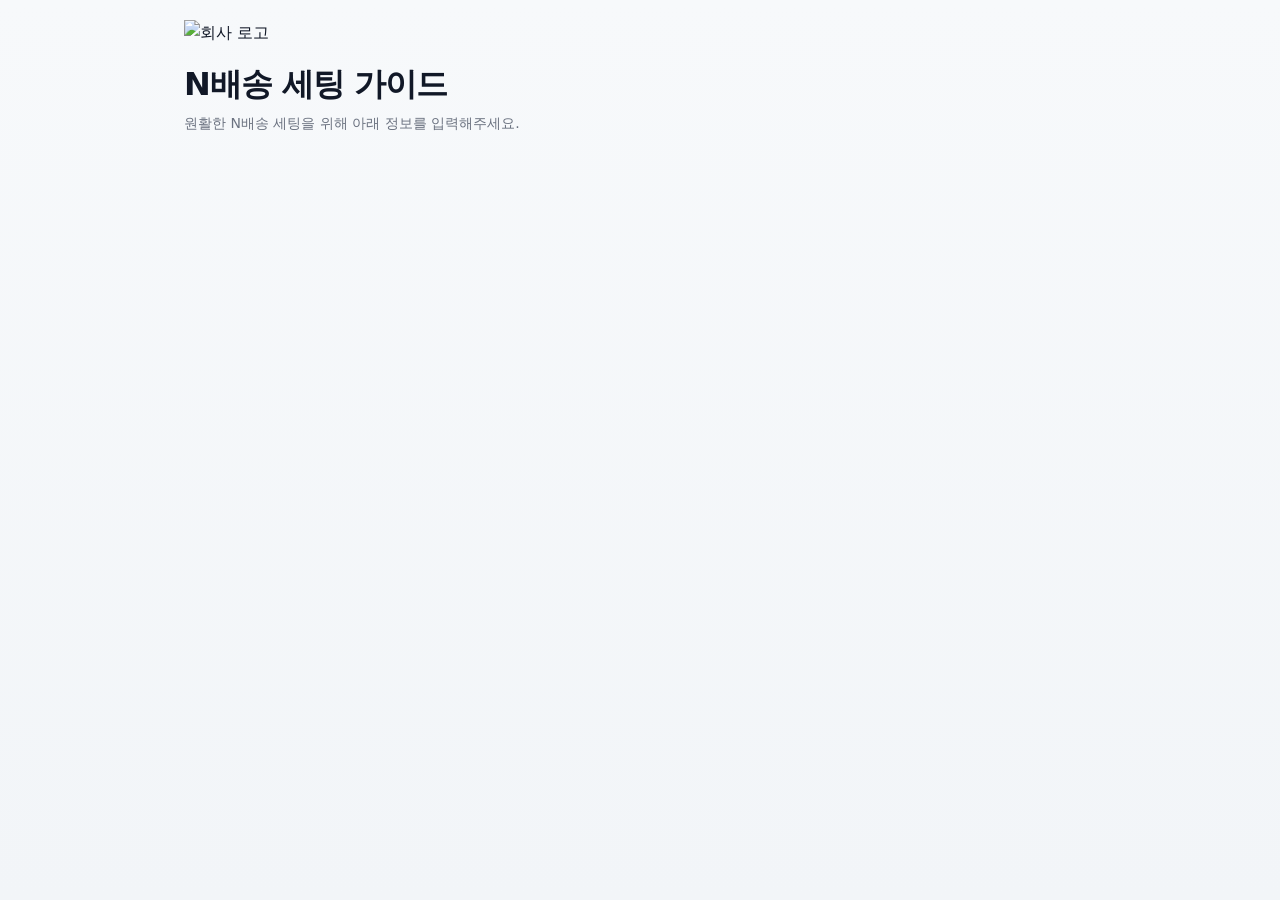
==== commit ef2ce858: "Update index.html" ====
--- a/index.html
+++ b/index.html
@@ -23,12 +23,6 @@
       --brand-deep:#0032a8;
 
       --naver:#03C75A;
-      --naver-soft:#effaf4;
-      --naver-line:#bdeccc;
-      --naver-deep:#00a246;
-
-      --soft:#f8fafc;
-      --soft-blue:#edf4fb;
 
       --warn-bg:#fff7ed;
       --warn-line:#fed7aa;
@@ -38,8 +32,8 @@
       --danger-line:#fecdd3;
       --danger-text:#be123c;
 
-      --shadow:0 10px 30px rgba(15,23,42,.05);
-      --shadow-soft:0 6px 18px rgba(15,23,42,.04);
+      --shadow:0 10px 30px rgba(15,23,42,.06);
+      --shadow-soft:0 6px 18px rgba(15,23,42,.05);
 
       --radius-2xl:28px;
       --radius-xl:24px;
@@ -61,14 +55,173 @@
     a{text-decoration:none}
     .hidden{display:none !important}
 
-    .app{width:100%;min-height:100vh;padding:20px}
-    .topbar{margin-bottom:18px;padding:0 4px}
-
-    .badge{
+    .app{
+      width:100%;
+      min-height:100vh;
+      padding:20px;
+    }
+
+    .topbar{
+      max-width:920px;
+      margin:0 auto 18px;
+      padding:0 4px;
+    }
+
+    .logo-wrap{margin-bottom:14px}
+    .top-logo{
+      height:32px;
+      width:auto;
+      object-fit:contain;
+      display:block;
+    }
+
+    h1{
+      margin:0 0 8px;
+      font-size:32px;
+      line-height:1.18;
+      letter-spacing:-.03em;
+    }
+
+    .sub{
+      margin:0;
+      color:var(--muted);
+      font-size:14px;
+      white-space:pre-line;
+    }
+
+    .center-wrap{
+      max-width:920px;
+      margin:0 auto;
+    }
+
+    .card{
+      background:rgba(255,255,255,.96);
+      border:1px solid rgba(255,255,255,.88);
+      border-radius:var(--radius-2xl);
+      box-shadow:var(--shadow);
+      backdrop-filter:blur(8px);
+    }
+
+    .form-section{
+      padding:24px;
+      border:1px solid #edf1f5;
+      border-radius:24px;
+      background:#fff;
+      box-shadow:var(--shadow-soft);
+    }
+
+    .form-grid{
+      display:grid;
+      grid-template-columns:repeat(2,minmax(0,1fr));
+      gap:16px;
+    }
+
+    .field{display:flex;flex-direction:column;gap:8px}
+    .field.full{grid-column:1 / -1}
+
+    .field label{
+      font-size:14px;
+      font-weight:800;
+      color:#1f2937;
+      display:flex;
+      align-items:center;
+      gap:4px;
+      white-space:normal;
+    }
+
+    .req{color:#dc2626}
+
+    .input,.select,.textarea{
+      width:100%;
+      border:1px solid #dbe3ee;
+      border-radius:14px;
+      background:#fff;
+      padding:14px;
+      outline:none;
+      transition:border-color .18s ease, box-shadow .18s ease;
+      color:#111827;
+    }
+
+    .input:focus,.select:focus,.textarea:focus{
+      border-color:#b5c9ff;
+      box-shadow:0 0 0 4px rgba(0,64,209,.08);
+    }
+
+    .textarea{min-height:120px;resize:vertical}
+    .hint{font-size:12px;color:#6b7280;white-space:pre-line}
+
+    .choice-row{display:flex;gap:10px;flex-wrap:wrap}
+    .choice-pill{
+      border:1px solid #dbe3ee;
+      background:#fff;
+      border-radius:999px;
+      padding:10px 14px;
       display:inline-flex;
       align-items:center;
       gap:8px;
-      padding:8px 13px;
+      cursor:pointer;
+      font-weight:700;
+      color:#374151;
+    }
+    .choice-pill input{accent-color:var(--brand)}
+
+    .pack-card{
+      display:grid;
+      grid-template-columns:120px minmax(0,1fr);
+      gap:14px;
+      align-items:start;
+      padding:14px;
+      border:1px solid #e5ebf2;
+      border-radius:18px;
+      background:#fbfcfe;
+    }
+
+    .pack-thumb{
+      width:120px;height:120px;
+      border-radius:14px;
+      overflow:hidden;
+      background:#fff;
+      border:1px solid #e5e7eb;
+      cursor:pointer;
+    }
+
+    .pack-thumb img{
+      width:100%;
+      height:100%;
+      object-fit:cover;
+    }
+
+    .pack-meta h4{margin:0 0 6px;font-size:15px;font-weight:900}
+    .pack-meta p{margin:0;font-size:14px;color:#4b5563;white-space:pre-line}
+
+    .wizard-shell{
+      max-width:920px;
+      margin:0 auto;
+    }
+
+    .wizard-card{
+      padding:30px;
+    }
+
+    .progress-header{
+      display:flex;
+      justify-content:space-between;
+      align-items:flex-start;
+      gap:16px;
+      margin-bottom:20px;
+      flex-wrap:wrap;
+    }
+
+    .progress-meta{
+      min-width:0;
+      flex:1;
+    }
+
+    .step-badge{
+      display:inline-flex;
+      align-items:center;
+      gap:8px;
+      padding:8px 12px;
       border-radius:999px;
       background:var(--brand-soft);
       color:var(--brand);
@@ -77,282 +230,499 @@
       margin-bottom:12px;
     }
 
-    .badge-logo{
-      height:20px;
-      width:auto;
+    .progress-title{
+      margin:0 0 6px;
+      font-size:28px;
+      line-height:1.2;
+      letter-spacing:-.03em;
+      word-break:keep-all;
+    }
+
+    .progress-sub{
+      margin:0;
+      color:var(--muted);
+      font-size:15px;
+      white-space:pre-line;
+      word-break:keep-all;
+    }
+
+    .progress-stat{
       flex:0 0 auto;
-      object-fit:contain;
-    }
-
-    h1{margin:0 0 8px;font-size:32px;line-height:1.18;letter-spacing:-.03em}
-    .sub{margin:0;color:var(--muted);font-size:14px}
-
-    .layout{display:grid;grid-template-columns:300px minmax(0,1fr);gap:18px;min-height:calc(100vh - 110px)}
-
-    .card{
-      background:rgba(255,255,255,.92);
-      border:1px solid rgba(255,255,255,.88);
-      border-radius:var(--radius-2xl);
-      box-shadow:var(--shadow);
-      backdrop-filter:blur(8px);
-    }
-
-    .sidebar{display:flex;flex-direction:column;height:calc(100vh - 40px);position:sticky;top:20px;padding:18px}
-    .sidebar-header{flex:0 0 auto}
-    .sidebar-steps{flex:1;overflow-y:auto;margin-top:12px;margin-bottom:12px;padding-right:4px;scroll-behavior:smooth}
-    .sidebar-footer{flex:0 0 auto;margin-top:auto}
-    .sidebar-steps::-webkit-scrollbar{width:6px}
-    .sidebar-steps::-webkit-scrollbar-thumb{background:#dbe2ea;border-radius:999px}
-    .sidebar-steps::-webkit-scrollbar-track{background:transparent}
-
-    .side-head{display:flex;justify-content:space-between;align-items:center;gap:8px;margin-bottom:0}
-    .side-title{font-size:17px;font-weight:900;letter-spacing:-.02em}
-    .progress{padding:6px 10px;border-radius:999px;background:var(--brand-soft);color:var(--brand);font-size:12px;font-weight:800;white-space:nowrap}
-    .accordion{display:flex;flex-direction:column;gap:10px}
-
-    .step-item{border:1px solid var(--line);border-radius:18px;overflow:hidden;background:#fff;transition:all .2s ease}
-    .step-item.active{border-color:#d9e4ff;box-shadow:0 8px 24px rgba(0,64,209,.08)}
-    .step-header{width:100%;border:none;background:#fff;padding:14px;display:flex;align-items:center;gap:12px;text-align:left;cursor:pointer}
-    .step-item.active .step-header{background:linear-gradient(180deg,#fbfcff 0%, #f4f7ff 100%)}
-    .step-num{width:36px;height:36px;border-radius:12px;display:grid;place-items:center;font-size:14px;font-weight:800;background:#f3f4f6;color:#374151;flex:0 0 36px}
-    .step-item.active .step-num{background:var(--brand);color:#fff}
-    .step-main{min-width:0;flex:1}
-    .step-title{margin:0 0 4px;font-size:14px;font-weight:800;letter-spacing:-.02em}
-    .step-state{display:flex;align-items:center;gap:7px;color:var(--muted);font-size:12px;font-weight:700}
-    .dot{width:8px;height:8px;border-radius:50%;background:#d1d5db}
-    .dot.done{background:var(--naver)}
-    .dot.current{background:var(--brand)}
-    .chev{color:#94a3b8;transition:transform .2s ease;font-size:18px}
-    .step-item.active .chev{transform:rotate(180deg)}
-    .step-body{display:none;padding:10px 14px 14px;border-top:1px solid #f0f3f6;background:#fcfdff}
-    .step-item.active .step-body{display:block}
-    .step-sublist{display:flex;flex-direction:column;gap:8px}
-    .step-subitem{display:flex;gap:8px;font-size:13px;color:#475569;word-break:break-word}
-    .side-note{padding:13px 14px;border-radius:16px;background:#f8fafc;border:1px solid var(--line);color:var(--muted);font-size:12px}
-
-    .main{padding:28px;min-width:0}
-    .hero{display:flex;justify-content:space-between;align-items:flex-start;gap:16px;margin-bottom:18px;flex-wrap:wrap;padding:4px 0 2px}
-    .step-chip{display:inline-flex;align-items:center;gap:8px;padding:8px 12px;border-radius:999px;background:var(--brand-soft);color:var(--brand);font-size:13px;font-weight:800;margin-bottom:12px}
-    .hero h2{margin:0 0 10px;font-size:30px;line-height:1.18;letter-spacing:-.03em;word-break:keep-all}
-    .hero p{margin:0;color:var(--muted);font-size:15px;word-break:keep-all}
-    .actions{display:flex;gap:10px;flex-wrap:wrap}
-
-    .btn{border:none;padding:12px 16px;border-radius:14px;font-weight:800;cursor:pointer;text-decoration:none;display:inline-flex;align-items:center;justify-content:center;transition:all .18s ease}
-    .btn:hover{transform:translateY(-1px)}
-    .btn.secondary{background:#fff;border:1px solid var(--line);color:#111827;box-shadow:var(--shadow-soft)}
-    .btn.primary{background:var(--brand);color:#fff;box-shadow:0 10px 20px rgba(0,64,209,.18)}
-    .btn:disabled{opacity:.45;cursor:not-allowed;transform:none}
-
-    .guide{border:1px solid #edf1f5;border-radius:24px;overflow:hidden;background:#fff}
-    .guide-section{padding:26px}
-    .guide-section + .guide-section{border-top:1px solid #eff3f6}
-    .section-label{margin:0 0 14px;font-size:12px;font-weight:900;color:#7b8794;text-transform:uppercase;letter-spacing:.08em}
-    .lead-box{background:linear-gradient(180deg,#fcfdff 0%, #f4f7ff 100%)}
-    .lead-text{margin:0;font-size:22px;line-height:1.5;font-weight:800;letter-spacing:-.025em;word-break:keep-all;white-space:pre-line}
-
-    .process-strip-wrap{padding:16px;border-radius:22px;background:var(--soft-blue);border:1px solid #e4edf7}
-    .process-strip{display:grid;grid-template-columns:repeat(auto-fit,minmax(170px,1fr));gap:14px}
-    .process-card{
-      position:relative;min-height:76px;padding:18px 16px 14px;border-radius:16px;background:#fff;border:1px solid #ebeff5;
-      display:flex;align-items:center;justify-content:center;text-align:center;font-size:15px;font-weight:800;color:#222;
-      line-height:1.45;box-shadow:0 3px 10px rgba(15,23,42,.03);transition:all .18s ease;word-break:keep-all;cursor:pointer;
-    }
-    .process-card:hover{transform:translateY(-2px);box-shadow:0 10px 20px rgba(15,23,42,.06)}
-    .process-card.current{box-shadow:0 10px 24px rgba(15,23,42,.10)}
-    .process-card::before{content:attr(data-step);position:absolute;top:10px;left:12px;font-size:11px;font-weight:900;color:#94a3b8;letter-spacing:.06em}
-    .process-card.brand.current{background:linear-gradient(180deg,#f6f8ff 0%, #eef3ff 100%);border-color:var(--brand-line);color:var(--brand)}
-    .process-card.brand.done{background:#f7f9ff;border-color:#d9e3ff;color:#3553a8}
-    .process-card.naver.current{background:linear-gradient(180deg,#f5fff9 0%, #ecfff4 100%);border-color:var(--naver-line);color:var(--naver-deep)}
-    .process-card.naver.done{background:#f9fcfa;border-color:#dce9e1;color:#3f4d46}
-
-    .detail-list{display:flex;flex-direction:column;gap:0}
-    .detail-item{padding:20px 0;border-bottom:1px solid #eef2f7}
-    .detail-item.hidden{display:none}
-    .detail-item:last-child{border-bottom:none;padding-bottom:0}
-    .detail-title{margin:0 0 10px;font-size:18px;font-weight:900;letter-spacing:-.02em;word-break:keep-all}
-    .detail-body{margin:0;font-size:15px;color:#374151;word-break:break-word;overflow-wrap:anywhere;white-space:pre-line}
+      text-align:right;
+      color:var(--muted);
+      font-size:13px;
+      font-weight:800;
+      min-width:140px;
+    }
+
+    .progress-bar-wrap{
+      margin-top:8px;
+    }
+
+    .progress-bar-track{
+      width:100%;
+      height:12px;
+      border-radius:999px;
+      background:#e8edf4;
+      overflow:hidden;
+      border:1px solid #e1e7ef;
+    }
+
+    .progress-bar-fill{
+      height:100%;
+      width:0%;
+      background:linear-gradient(90deg,#0040d1 0%, #2f6cff 100%);
+      border-radius:999px;
+      transition:width .2s ease;
+    }
+
+    .panel{
+      border:1px solid #edf1f5;
+      border-radius:24px;
+      overflow:hidden;
+      background:#fff;
+      margin-top:18px;
+    }
+
+    .panel-section{
+      padding:28px;
+    }
+
+    .panel-section + .panel-section{
+      border-top:1px solid #eff3f6;
+    }
+
+    .hero-box{
+      background:linear-gradient(180deg,#fcfdff 0%, #f4f7ff 100%);
+    }
+
+    .section-label{
+      margin:0 0 14px;
+      font-size:12px;
+      font-weight:900;
+      color:#7b8794;
+      text-transform:uppercase;
+      letter-spacing:.08em;
+    }
+
+    .hero-text{
+      margin:0;
+      font-size:22px;
+      line-height:1.55;
+      font-weight:800;
+      letter-spacing:-.025em;
+      word-break:keep-all;
+      white-space:pre-line;
+    }
+
+    .screen-title{
+      margin:0 0 10px;
+      font-size:22px;
+      font-weight:900;
+      letter-spacing:-.02em;
+      word-break:keep-all;
+    }
+
+    .detail-body{
+      margin:0;
+      font-size:15px;
+      color:#374151;
+      word-break:break-word;
+      overflow-wrap:anywhere;
+      white-space:pre-line;
+    }
+
     .detail-body p{margin:0 0 10px}
     .detail-body p:last-child{margin-bottom:0}
-    .detail-body table{width:100%;min-width:560px;border-collapse:collapse;background:#fff}
-    .detail-body th,.detail-body td{padding:12px 14px;border-bottom:1px solid var(--line);text-align:left;vertical-align:top;font-size:14px;word-break:break-word}
-    .detail-body th{background:#f8fafc;font-size:13px;font-weight:800;color:#374151}
-    .detail-body .table-wrap{width:100%;overflow-x:auto;margin-top:12px;border:1px solid var(--line);border-radius:16px}
-    .subnote{margin-top:12px;padding:14px 16px;border-radius:16px;background:#f8fbfd;border:1px solid var(--line);font-size:14px;color:#374151;white-space:pre-line;word-break:break-word;overflow-wrap:anywhere}
-    .warn{margin-top:12px;padding:14px 16px;border-radius:16px;background:var(--warn-bg);border:1px solid var(--warn-line);color:var(--warn-text);font-size:14px;white-space:pre-line}
-    .warn strong{display:block;margin-bottom:6px;font-size:13px}
-    .render-image{margin-top:14px;border:1px solid var(--line);border-radius:18px;overflow:hidden;background:#fff}
-    .render-image img{width:100%;height:auto;object-fit:contain;background:#fff}
-    .render-caption{padding:12px 14px;border-top:1px solid var(--line);font-size:13px;color:var(--muted);white-space:pre-line}
-
-    .check-area{display:grid;grid-template-columns:repeat(2,minmax(0,1fr));gap:12px}
-    .check-row{display:flex;gap:10px;align-items:flex-start;padding:15px 16px;border:1px solid var(--line);border-radius:16px;background:#fbfcfd;min-width:0;transition:all .15s ease}
-    .check-row:hover{background:#fff;box-shadow:var(--shadow-soft)}
-    .check-row input{width:18px;height:18px;margin-top:2px;accent-color:var(--brand);flex:0 0 auto}
-    .check-row span{font-size:14px;font-weight:700;word-break:break-word;white-space:pre-line}
-    .footer-nav{display:flex;justify-content:space-between;gap:12px;margin-top:18px;flex-wrap:wrap}
-
-    .loading{padding:40px 20px;color:var(--muted);font-size:14px}
-    .error{margin-top:12px;padding:16px;border-radius:16px;background:var(--danger-bg);border:1px solid var(--danger-line);color:var(--danger-text);font-size:14px;white-space:pre-line}
-    .empty{color:var(--muted);font-size:14px}
-
-    .welcome-wrap{
+
+    .detail-body table{
       width:100%;
-      min-height:520px;
+      min-width:560px;
+      border-collapse:collapse;
+      background:#fff;
+    }
+
+    .detail-body th,.detail-body td{
+      padding:12px 14px;
+      border-bottom:1px solid var(--line);
+      text-align:left;
+      vertical-align:top;
+      font-size:14px;
+      word-break:break-word;
+    }
+
+    .detail-body th{
+      background:#f8fafc;
+      font-size:13px;
+      font-weight:800;
+      color:#374151;
+    }
+
+    .table-wrap{
+      width:100%;
+      overflow-x:auto;
+      margin-top:12px;
+      border:1px solid var(--line);
+      border-radius:16px;
+    }
+
+    .subnote{
+      margin-top:14px;
+      padding:14px 16px;
+      border-radius:16px;
+      background:#f8fbfd;
+      border:1px solid var(--line);
+      font-size:14px;
+      color:#374151;
+      white-space:pre-line;
+      word-break:break-word;
+      overflow-wrap:anywhere;
+    }
+
+    .warn{
+      margin-top:14px;
+      padding:14px 16px;
+      border-radius:16px;
+      background:var(--warn-bg);
+      border:1px solid var(--warn-line);
+      color:var(--warn-text);
+      font-size:14px;
+      white-space:pre-line;
+    }
+
+    .warn strong{
+      display:block;
+      margin-bottom:6px;
+      font-size:13px;
+    }
+
+    .render-image{
+      margin-top:16px;
+      border:1px solid var(--line);
+      border-radius:18px;
+      overflow:hidden;
+      background:#fff;
+    }
+
+    .render-image img{
+      width:100%;
+      height:auto;
+      object-fit:contain;
+      background:#fff;
+    }
+
+    .render-caption{
+      padding:12px 14px;
+      border-top:1px solid var(--line);
+      font-size:13px;
+      color:var(--muted);
+      white-space:pre-line;
+    }
+
+    .screen-button{
+      margin-top:18px;
+    }
+
+    .lock-box{
+      padding:18px;
+      border:1px solid #e5e7eb;
+      border-radius:18px;
+      background:#f9fafb;
+      color:#4b5563;
+      font-size:14px;
+      white-space:pre-line;
+    }
+
+    .check-area{
+      display:grid;
+      grid-template-columns:repeat(2,minmax(0,1fr));
+      gap:12px;
+    }
+
+    .check-row{
+      display:flex;
+      gap:10px;
+      align-items:flex-start;
+      padding:15px 16px;
+      border:1px solid var(--line);
+      border-radius:16px;
+      background:#fbfcfd;
+      min-width:0;
+    }
+
+    .check-row input{
+      width:18px;height:18px;
+      margin-top:2px;
+      accent-color:var(--brand);
+      flex:0 0 auto;
+    }
+
+    .check-row span{
+      font-size:14px;
+      font-weight:700;
+      word-break:break-word;
+      white-space:pre-line;
+    }
+
+    .wizard-footer{
+      display:flex;
+      justify-content:space-between;
+      align-items:flex-end;
+      gap:16px;
+      margin-top:18px;
+      flex-wrap:wrap;
+    }
+
+    .footer-left{
+      display:flex;
+      gap:10px;
+      flex-wrap:wrap;
+    }
+
+    .footer-right{
       display:flex;
       align-items:center;
+      gap:10px;
+    }
+
+    .footer-page{
+      font-size:13px;
+      color:var(--muted);
+      font-weight:800;
+      margin-bottom:8px;
+    }
+
+    .btn{
+      border:none;
+      padding:12px 16px;
+      border-radius:14px;
+      font-weight:800;
+      cursor:pointer;
+      text-decoration:none;
+      display:inline-flex;
+      align-items:center;
       justify-content:center;
-      padding:40px 20px;
-      background:linear-gradient(180deg,#f5f7ff 0%, #eef2ff 100%);
-      border-radius:var(--radius-2xl);
-    }
-    .welcome-card{
-      width:min(760px,100%);
-      padding:48px 36px;
-      border-radius:28px;
+      transition:all .18s ease;
+    }
+
+    .btn:hover{transform:translateY(-1px)}
+    .btn.secondary{
       background:#fff;
-      text-align:center;
-      box-shadow:0 20px 40px rgba(0,64,209,.08);
+      border:1px solid var(--line);
+      color:#111827;
+      box-shadow:var(--shadow-soft);
+    }
+    .btn.primary{
+      background:var(--brand);
+      color:#fff;
+      box-shadow:0 10px 20px rgba(0,64,209,.18);
+    }
+    .btn:disabled{
+      opacity:.45;
+      cursor:not-allowed;
+      transform:none;
+    }
+
+    .loading{padding:40px 20px;color:var(--muted);font-size:14px}
+    .error{
+      margin-top:12px;
+      padding:16px;
+      border-radius:16px;
+      background:var(--danger-bg);
+      border:1px solid var(--danger-line);
+      color:var(--danger-text);
+      font-size:14px;
+      white-space:pre-line;
+    }
+    .empty{color:var(--muted);font-size:14px}
+
+    .summary-box{
+      margin-top:18px;
+      padding:18px;
       border:1px solid #dbe5ff;
-      margin:0 auto;
-    }
-    .welcome-chip{display:inline-flex;padding:8px 12px;border-radius:999px;background:#fff;color:var(--brand);font-size:12px;font-weight:900;letter-spacing:.04em;margin-bottom:14px;border:1px solid #d9e4ff}
-    .welcome-title{margin:0 0 12px;font-size:34px;line-height:1.2;letter-spacing:-.04em;white-space:pre-line}
-    .welcome-desc{margin:0 auto 24px;max-width:560px;font-size:16px;color:#4b5563;word-break:keep-all;white-space:pre-line}
-    .welcome-note{margin:0 auto 26px;max-width:520px;padding:16px 18px;border-radius:18px;background:#fff;border:1px solid #e5ebf7;color:#374151;font-size:14px;white-space:pre-line}
-    .welcome-actions{display:flex;justify-content:center;gap:10px;flex-wrap:wrap}
-
-    .inquiry-shell{max-width:920px;margin:0 auto}
-    .form-section{padding:24px;border:1px solid #edf1f5;border-radius:24px;background:#fff;box-shadow:var(--shadow-soft)}
-    .form-grid{display:grid;grid-template-columns:repeat(2,minmax(0,1fr));gap:16px}
-    .field{display:flex;flex-direction:column;gap:8px}
-    .field.full{grid-column:1 / -1}
-    .field label{font-size:14px;font-weight:800;color:#1f2937;display:flex;align-items:center;gap:4px;white-space:nowrap;flex-wrap:nowrap;overflow:hidden;text-overflow:ellipsis}
-    .label-text{display:inline-flex;align-items:center;gap:4px;white-space:nowrap}
-    .req{color:#dc2626;margin-left:1px}
-    .input,.select,.textarea{width:100%;border:1px solid #dbe3ee;border-radius:14px;background:#fff;padding:14px 14px;outline:none;transition:border-color .18s ease, box-shadow .18s ease;color:#111827}
-    .input:focus,.select:focus,.textarea:focus{border-color:#b5c9ff;box-shadow:0 0 0 4px rgba(0,64,209,.08)}
-    .textarea{min-height:120px;resize:vertical}
-    .hint{font-size:12px;color:#6b7280;white-space:pre-line}
-    .choice-row{display:flex;gap:10px;flex-wrap:wrap}
-    .choice-pill{border:1px solid #dbe3ee;background:#fff;border-radius:999px;padding:10px 14px;display:inline-flex;align-items:center;gap:8px;cursor:pointer;font-weight:700;color:#374151}
-    .choice-pill input{accent-color:var(--brand)}
-
-    .pack-card{display:grid;grid-template-columns:120px minmax(0,1fr);gap:14px;align-items:start;padding:14px;border:1px solid #e5ebf2;border-radius:18px;background:#fbfcfe}
-    .pack-thumb{width:120px;height:120px;border-radius:14px;overflow:hidden;background:#fff;border:1px solid #e5e7eb;cursor:pointer}
-    .pack-thumb img{width:100%;height:100%;object-fit:cover}
-    .pack-meta h4{margin:0 0 6px;font-size:15px;font-weight:900}
-    .pack-meta p{margin:0;font-size:14px;color:#4b5563;white-space:pre-line}
-
-    .summary-box{margin-top:18px;padding:18px;border:1px solid #dbe5ff;border-radius:20px;background:linear-gradient(180deg,#fbfcff 0%, #f5f8ff 100%)}
+      border-radius:20px;
+      background:linear-gradient(180deg,#fbfcff 0%, #f5f8ff 100%);
+    }
+
     .summary-box h3{margin:0 0 10px;font-size:18px}
     .summary-list{display:grid;gap:10px}
-    .summary-item{display:grid;grid-template-columns:160px minmax(0,1fr);gap:12px;padding:10px 0;border-bottom:1px solid #e6ecfb}
+
+    .summary-item{
+      display:grid;
+      grid-template-columns:170px minmax(0,1fr);
+      gap:12px;
+      padding:10px 0;
+      border-bottom:1px solid #e6ecfb;
+    }
+
     .summary-item:last-child{border-bottom:none}
     .summary-key{font-size:13px;font-weight:900;color:#4b5563}
     .summary-val{font-size:14px;color:#111827;word-break:break-word;white-space:pre-line}
 
-    .modal{position:fixed;inset:0;display:none;align-items:center;justify-content:center;padding:20px;z-index:1000}
+    .modal{
+      position:fixed;
+      inset:0;
+      display:none;
+      align-items:center;
+      justify-content:center;
+      padding:20px;
+      z-index:1000;
+    }
+
     .modal.open{display:flex}
-    .modal-backdrop{position:absolute;inset:0;background:rgba(15,23,42,.48);backdrop-filter:blur(2px)}
-    .modal-panel{position:relative;width:min(760px, 100%);max-height:85vh;overflow:auto;background:#fff;border-radius:26px;border:1px solid var(--line);box-shadow:0 24px 60px rgba(15,23,42,.20);padding:24px}
-    .modal-head{display:flex;justify-content:space-between;align-items:flex-start;gap:12px;margin-bottom:18px}
-    .modal-title{margin:0;font-size:24px;line-height:1.2;letter-spacing:-.03em}
-    .modal-sub{margin:8px 0 0;color:var(--muted);font-size:14px;white-space:pre-line}
-    .icon-btn{border:none;background:#f3f4f6;width:40px;height:40px;border-radius:12px;cursor:pointer;font-size:20px;line-height:1}
+
+    .modal-backdrop{
+      position:absolute;
+      inset:0;
+      background:rgba(15,23,42,.48);
+      backdrop-filter:blur(2px);
+    }
+
+    .modal-panel{
+      position:relative;
+      width:min(760px, 100%);
+      max-height:85vh;
+      overflow:auto;
+      background:#fff;
+      border-radius:26px;
+      border:1px solid var(--line);
+      box-shadow:0 24px 60px rgba(15,23,42,.20);
+      padding:24px;
+    }
+
+    .modal-head{
+      display:flex;
+      justify-content:space-between;
+      align-items:flex-start;
+      gap:12px;
+      margin-bottom:18px;
+    }
+
+    .modal-title{
+      margin:0;
+      font-size:24px;
+      line-height:1.2;
+      letter-spacing:-.03em;
+    }
+
+    .modal-sub{
+      margin:8px 0 0;
+      color:var(--muted);
+      font-size:14px;
+      white-space:pre-line;
+    }
+
+    .icon-btn{
+      border:none;
+      background:#f3f4f6;
+      width:40px;height:40px;
+      border-radius:12px;
+      cursor:pointer;
+      font-size:20px;
+      line-height:1;
+    }
+
     .faq-list{display:flex;flex-direction:column;gap:10px}
     .faq-item{border:1px solid var(--line);border-radius:16px;overflow:hidden;background:#fff}
-    .faq-q{width:100%;border:none;background:#fff;padding:16px;text-align:left;display:flex;justify-content:space-between;align-items:center;gap:12px;cursor:pointer;font-weight:800;font-size:15px}
-    .faq-q:hover{background:#fafafa}
-    .faq-a{display:none;padding:0 16px 16px;color:#374151;font-size:14px;white-space:pre-line;word-break:break-word}
+    .faq-q{
+      width:100%;
+      border:none;
+      background:#fff;
+      padding:16px;
+      text-align:left;
+      display:flex;
+      justify-content:space-between;
+      align-items:center;
+      gap:12px;
+      cursor:pointer;
+      font-weight:800;
+      font-size:15px;
+    }
+
+    .faq-a{
+      display:none;
+      padding:0 16px 16px;
+      color:#374151;
+      font-size:14px;
+      white-space:pre-line;
+      word-break:break-word;
+    }
+
     .faq-item.open .faq-a{display:block}
     .faq-item.open .faq-arrow{transform:rotate(180deg)}
-    .faq-arrow{transition:transform .2s ease;color:#6b7280;flex:0 0 auto}
+    .faq-arrow{transition:transform .2s ease;color:#6b7280}
 
     .image-modal-panel{width:min(720px,100%);padding:18px}
     .image-modal-panel img{width:100%;height:auto;border-radius:18px}
 
-    @media (max-width:1024px){
-      .layout{grid-template-columns:1fr}
-      .sidebar{position:static;height:auto}
-      .sidebar-steps{overflow:visible;max-height:none}
-      .check-area,.form-grid{grid-template-columns:1fr}
-    }
-
-    @media (max-width:640px){
+    @media (max-width:768px){
       .app{padding:10px}
-      .main{padding:18px}
+      .topbar,.center-wrap,.wizard-shell{max-width:none}
       h1{font-size:25px}
-      .hero h2{font-size:24px}
-      .guide-section,.form-section{padding:18px}
-      .modal-panel{padding:18px}
-      .modal-title{font-size:20px}
-      .lead-text{font-size:18px}
-      .process-strip{grid-template-columns:repeat(2,minmax(0,1fr))}
-      .process-card{min-height:64px;font-size:14px;padding:14px 12px}
+      .progress-title{font-size:24px}
+      .wizard-card,.panel-section,.form-section{padding:18px}
+      .form-grid,.check-area{grid-template-columns:1fr}
       .pack-card{grid-template-columns:1fr}
       .pack-thumb{width:100%;height:180px}
       .summary-item{grid-template-columns:1fr;gap:4px}
-      .welcome-card{padding:32px 20px}
-      .welcome-title{font-size:28px}
-      .field label{white-space:normal}
+      .wizard-footer{align-items:stretch}
+      .footer-right,.footer-left{width:100%}
+      .footer-right{justify-content:flex-end}
     }
   </style>
 </head>
 <body>
   <div class="app">
     <div class="topbar">
-      <div class="badge" id="guideBadge">
-        <img id="companyLogo" class="badge-logo" src="여기에_회사로고_URL" alt="회사 로고">
-        <span>N배송 세팅 가이드</span>
+      <div class="logo-wrap">
+        <img src="./logo.png" class="top-logo" alt="회사 로고">
       </div>
       <h1 id="pageTitle">N배송 세팅 가이드</h1>
-      <p class="sub" id="appSub">안내에 따라 순서대로 진행하면 설정을 직접 완료할 수 있어요.</p>
+      <p class="sub" id="appSub">원활한 N배송 세팅을 위해 아래 정보를 입력해주세요.</p>
     </div>
 
-    <div id="welcomeScreen" class="welcome-wrap card">
-      <div class="welcome-card">
-        <div class="welcome-chip">WELCOME</div>
-        <h2 class="welcome-title">환영합니다 🎉
-N배송 세팅 가이드에 오신 것을 환영합니다</h2>
-        <p class="welcome-desc">초도 입고부터 출고 설정까지,
-안내된 순서대로 진행하시면 빠르게 운영을 시작하실 수 있어요.</p>
-        <div class="welcome-note">N배송 설정 전 필요한 품고 문의 내용을 먼저 전달해주시면,
-제출 내용을 확인한 뒤 N배송 세팅 절차 가이드를 오픈해드릴게요.</div>
-        <div class="welcome-actions">
-          <button class="btn primary" id="startInquiryBtn" type="button">문의 내용 작성하기</button>
-        </div>
-      </div>
-    </div>
-
-    <div id="inquiryScreen" class="hidden">
-      <div class="inquiry-shell">
-        <div class="hero">
-          <div>
-            <div class="step-chip">사전 문의 접수</div>
-            <h2>N배송 세팅 전 필요한 정보를 입력해주세요</h2>
-            <p>입력해주신 내용을 기준으로 품고에서 확인 후 N배송 세팅 절차를 오픈합니다.</p>
-          </div>
-        </div>
-
-        <section class="form-section">
+    <div class="center-wrap">
+      <div id="inquiryWrap" class="hidden">
+        <div class="form-section">
           <div class="form-grid">
+            <div class="field full">
+              <label for="loginEmail">1. 품고 나우에 로그인 계정으로 사용할 이메일 주소 / 담당자명 / 연락처를 입력해주세요.<span class="req">*</span></label>
+            </div>
             <div class="field">
-              <label for="inboundDate"><span class="label-text">1. 초도 입고 일정</span><span class="req">*</span></label>
-              <input class="input" id="inboundDate" type="date" />
+              <input class="input" id="loginEmail" type="email" placeholder="이메일 주소">
             </div>
-
             <div class="field">
-              <label for="skuCount"><span class="label-text">2. 초도 입고 SKU 종 수</span><span class="req">*</span></label>
-              <input class="input" id="skuCount" type="number" min="0" placeholder="예: 10" />
+              <input class="input" id="managerName" type="text" placeholder="담당자명">
             </div>
-
             <div class="field full">
-              <label for="pltCount"><span class="label-text">3. 초도 입고 PLT 수</span><span class="req">*</span></label>
-              <input class="input" id="pltCount" type="number" min="0" placeholder="예: 10" />
+              <input class="input" id="managerPhone" type="text" placeholder="연락처">
             </div>
 
             <div class="field full">
-              <label for="packType"><span class="label-text">4. 포장 방법</span><span class="req">*</span></label>
+              <label for="brandAddress">2. 브랜드 주소지 및 대표번호를 입력해주세요.<span class="req">*</span></label>
+            </div>
+            <div class="field">
+              <input class="input" id="brandAddress" type="text" placeholder="브랜드 주소지">
+            </div>
+            <div class="field">
+              <input class="input" id="brandPhone" type="text" placeholder="대표번호">
+            </div>
+
+            <div class="field full">
+              <label>3. 반품 입고지를 선택해주세요.<span class="req">*</span></label>
+              <div class="choice-row">
+                <label class="choice-pill"><input type="radio" name="returnDest" value="품고"> 품고</label>
+                <label class="choice-pill"><input type="radio" name="returnDest" value="자사 물류"> 자사 물류</label>
+              </div>
+            </div>
+
+            <div class="field full">
+              <label for="inboundDate">4. 초도 입고 예정일을 입력해주세요.<span class="req">*</span></label>
+              <input class="input" id="inboundDate" type="date">
+            </div>
+
+            <div class="field full">
+              <label for="packType">5. 포장 방법을 선택해주세요.<span class="req">*</span></label>
               <select class="select" id="packType">
                 <option value="">선택해주세요</option>
                 <option value="기본 포장">기본 포장</option>
@@ -363,104 +733,117 @@
               <div id="packPreviewArea" class="hidden" style="margin-top:12px;"></div>
             </div>
 
-            <div class="field">
-              <label for="returnDest"><span class="label-text">5. 반품 회수지</span><span class="req">*</span></label>
-              <select class="select" id="returnDest">
-                <option value="">선택해주세요</option>
-                <option value="품고">품고</option>
-                <option value="물류사">물류사</option>
-              </select>
+            <div class="field full">
+              <label>6. 운영 예정 상품(SKU) 중 단수 출고가 필요한 상품(SKU)이 있나요?<span class="req">*</span></label>
+              <div class="hint">합포 없이 상품(SKU) 자체에 송장을 부착하여 출고해야 하는 상품이 있는 경우 선택해주세요.</div>
+              <div class="choice-row">
+                <label class="choice-pill"><input type="radio" name="singleShipment" value="Y"> Y</label>
+                <label class="choice-pill"><input type="radio" name="singleShipment" value="N"> N</label>
+              </div>
             </div>
 
-            <div class="field">
-              <label><span class="label-text">6. 초도 입고 월 행사 예정 여부</span><span class="req">*</span></label>
+            <div class="field full">
+              <label>7. 초도 입고 예정 월에 예정된 행사 정보가 있나요?<span class="req">*</span></label>
               <div class="choice-row">
                 <label class="choice-pill"><input type="radio" name="eventPlan" value="Y"> Y</label>
                 <label class="choice-pill"><input type="radio" name="eventPlan" value="N"> N</label>
               </div>
             </div>
 
+            <div id="eventFields" class="field full hidden">
+              <div class="form-grid" style="padding:0;">
+                <div class="field">
+                  <input class="input" id="eventName" type="text" placeholder="행사명">
+                </div>
+                <div class="field">
+                  <input class="input" id="eventDate" type="date">
+                </div>
+                <div class="field full">
+                  <input class="input" id="eventExpectedCount" type="number" min="0" placeholder="예상 출고 송장 건 수">
+                </div>
+              </div>
+            </div>
+
             <div class="field full">
-              <label for="inquiryText"><span class="label-text">7. 품고에 궁금한 사항</span></label>
-              <textarea class="textarea" id="inquiryText" placeholder="예: 초도 입고 후 출고 가능 예상 시점, 포장 비용 기준, 반품 프로세스 등"></textarea>
+              <label for="inquiryText">8. 품고에 궁금한 사항이 있으시면 편하게 기재해주세요.</label>
+              <textarea class="textarea" id="inquiryText" placeholder="예: 운영/시스템/반품/포장 관련 문의사항"></textarea>
             </div>
           </div>
 
           <div id="inquiryError" class="error hidden" style="margin-top:16px;"></div>
 
-          <div class="footer-nav">
-            <button class="btn secondary" id="backToWelcomeBtn" type="button">이전</button>
-            <button class="btn primary" id="openSummaryBtn" type="button">제출하기</button>
+          <div class="wizard-footer">
+            <div></div>
+            <div class="footer-left">
+              <button class="btn primary" id="openSummaryBtn" type="button">제출하기</button>
+            </div>
           </div>
-        </section>
+        </div>
+      </div>
+
+      <div id="waitingWrap" class="hidden">
+        <div class="form-section" style="text-align:center;">
+          <div style="font-size:22px;font-weight:900;line-height:1.6;letter-spacing:-.02em;">
+            제출된 내용을 품고에서 확인하고 있어요.<br>
+            N배송 세팅 가이드가 오픈되기 전까지 조금만 기다려주세요🙏
+          </div>
+        </div>
       </div>
     </div>
 
-    <div id="guideScreen" class="hidden">
-      <div class="layout">
-        <aside class="card sidebar">
-          <div class="sidebar-header">
-            <div class="side-head">
-              <div class="side-title">진행 단계</div>
-              <div class="progress" id="progressText">0 / 0 완료</div>
-            </div>
+    <div id="guideWrap" class="hidden wizard-shell">
+      <div class="card wizard-card">
+        <div class="progress-header">
+          <div class="progress-meta">
+            <div class="step-badge" id="pageChip">STEP</div>
+            <h2 class="progress-title" id="wizardTitle">불러오는 중...</h2>
+            <p class="progress-sub" id="wizardDesc"></p>
           </div>
-
-          <div class="sidebar-steps">
-            <div class="accordion" id="stepAccordion">
+          <div class="progress-stat" id="progressStat">
+            진행 중
+          </div>
+        </div>
+
+        <div class="progress-bar-wrap">
+          <div class="progress-bar-track">
+            <div class="progress-bar-fill" id="progressBarFill"></div>
+          </div>
+        </div>
+
+        <section class="panel">
+          <div class="panel-section hero-box">
+            <div class="section-label">이번 단계에서 할 일</div>
+            <p class="hero-text" id="heroText">시트 데이터를 불러오는 중입니다.</p>
+          </div>
+
+          <div class="panel-section">
+            <div class="section-label">현재 화면</div>
+            <div id="screenWrap">
               <div class="loading">불러오는 중...</div>
             </div>
           </div>
 
-          <div class="sidebar-footer">
-            <div class="side-note">설명 과정은 다음 버튼을 눌러야 다음 순서가 보입니다.</div>
+          <div class="panel-section">
+            <div class="section-label">이 단계 체크리스트</div>
+            <div class="check-area" id="checkArea"></div>
           </div>
-        </aside>
-
-        <main class="card main">
-          <div class="hero">
-            <div>
-              <div class="step-chip" id="heroChip">STEP</div>
-              <h2 id="heroTitle">불러오는 중...</h2>
-              <p id="heroDesc"></p>
-            </div>
-
-            <div class="actions">
-              <button class="btn secondary" id="faqBtn" type="button">자주 묻는 질문</button>
+        </section>
+
+        <div class="wizard-footer">
+          <div>
+            <div class="footer-page" id="footerPageText">0 / 0 화면</div>
+            <div class="footer-left">
+              <button class="btn secondary" id="prevBtn" type="button">이전</button>
+              <button class="btn primary" id="nextBtn" type="button">다음</button>
             </div>
           </div>
 
-          <section class="guide">
-            <div class="guide-section lead-box">
-              <div class="section-label">이번 단계에서 할 일</div>
-              <p class="lead-text" id="leadText">시트 데이터를 불러오는 중입니다.</p>
-            </div>
-
-            <div class="guide-section">
-              <div class="section-label">설정 과정</div>
-              <div class="process-strip-wrap">
-                <div class="process-strip" id="flowList"></div>
-              </div>
-            </div>
-
-            <div class="guide-section">
-              <div class="section-label">자세히 안내드릴게요</div>
-              <div class="detail-list" id="detailList"></div>
-            </div>
-
-            <div class="guide-section">
-              <div class="section-label">이것만 확인하면 돼요</div>
-              <div class="check-area" id="checkArea"></div>
-            </div>
-          </section>
-
-          <div class="footer-nav">
-            <button class="btn secondary" id="prevBtn" type="button">이전 단계</button>
-            <button class="btn primary" id="nextBtn" type="button">다음 단계</button>
+          <div class="footer-right">
+            <button class="btn secondary" id="faqBtn" type="button">도움말</button>
           </div>
-
-          <div id="errorBox"></div>
-        </main>
+        </div>
+
+        <div id="errorBox"></div>
       </div>
     </div>
   </div>
@@ -493,9 +876,11 @@
         <h3>요약</h3>
         <div class="summary-list" id="summaryList"></div>
       </div>
-      <div class="footer-nav">
-        <button class="btn secondary" id="summaryEditBtn" type="button">수정하기</button>
-        <button class="btn primary" id="summarySubmitBtn" type="button">제출 완료</button>
+      <div class="wizard-footer">
+        <div class="footer-left">
+          <button class="btn secondary" id="summaryEditBtn" type="button">수정하기</button>
+          <button class="btn primary" id="summarySubmitBtn" type="button">제출 완료</button>
+        </div>
       </div>
     </div>
   </div>
@@ -505,11 +890,20 @@
     <div class="modal-panel" role="dialog" aria-modal="true" aria-labelledby="submitTitle">
       <div class="modal-head">
         <div>
-          <h3 class="modal-title" id="submitTitle">제출중입니다</h3>
-          <p class="modal-sub">입력하신 내용을 전송하고 있어요. 잠시만 기다려주세요.</p>
+          <h3 class="modal-title" id="submitTitle">제출이 완료되었습니다</h3>
+          <p class="modal-sub">사전 문의 내용이 정상적으로 접수되었습니다.</p>
         </div>
       </div>
-      <div class="summary-box">제출된 내용을 품고에서 확인 후 N배송 세팅 절차 가이드가 오픈됩니다!</div>
+      <div class="summary-box">
+        품고에서 확인 후 N배송 세팅 가이드를 오픈해드릴게요!<br>
+        오픈이 완료되면 메일로 안내해드립니다🤗
+      </div>
+      <div class="wizard-footer">
+        <div></div>
+        <div class="footer-left">
+          <button class="btn primary" id="submitDoneBtn" type="button">확인</button>
+        </div>
+      </div>
     </div>
   </div>
 
@@ -518,19 +912,18 @@
     <div class="modal-panel image-modal-panel" role="dialog" aria-modal="true" aria-labelledby="imageModalTitle">
       <div class="modal-head">
         <div>
-          <h3 class="modal-title" id="imageModalTitle">포장 예시 이미지</h3>
+          <h3 class="modal-title" id="imageModalTitle">이미지 보기</h3>
         </div>
         <button class="icon-btn" id="imageCloseBtn" type="button" aria-label="닫기">×</button>
       </div>
-      <img id="imageModalTarget" src="" alt="포장 예시 확대 이미지" />
+      <img id="imageModalTarget" src="" alt="확대 이미지">
     </div>
   </div>
 
   <script>
     const CONFIG = {
       SPREADSHEET_ID: '1JzTyCkZHBMEQiKNqIXLB8KUiVY8Y-33KICB2lwM06GQ',
-      GAS_WEBAPP_URL: '여기에_배포한_GAS_WEBAPP_URL',
-      COMPANY_LOGO_URL: 'https://drive.google.com/file/d/1tgVRxlRQ63QkShpmz1434yuWDD9MpKjw/view?usp=drive_link',
+      GAS_WEBAPP_URL: 'https://script.google.com/macros/s/AKfycbwwxe5ZigCmq-tjXyGZJUK1Nomije28Fu6Ueb-pw_d2KUsTsGHE5lcEeG505gfcVV-M/exec',
       SHEETS: {
         steps: 'steps',
         contents: 'contents',
@@ -538,68 +931,67 @@
         faqs: 'faqs',
         clients: '고객사링크'
       },
-      DEFAULT_SUBTITLE: '안내에 따라 순서대로 진행하면 설정을 직접 완료할 수 있어요.',
-      GUIDE_OPEN_FLAG_FIELD: '가이드오픈여부',
+      DEFAULT_SUBTITLE: '원활한 N배송 세팅을 위해 아래 정보를 입력해주세요.',
       PACK_OPTIONS: {
         '기본 포장': {
           title: '기본 포장',
-          desc: `제품 자체에는 별도 완충 포장을 하지 않고, 박스 내부 상·하단에 에어캡을 넣어 출고하는 방식입니다.
-해당 포장은 내품 파손 발생 시 택배 사고 처리가 불가합니다.`,
+          desc: '제품에 별도 완충 없이 박스 상·하단에 에어캡을 덮어 출고하는 방식입니다.',
           image: 'https://drive.google.com/file/d/1tITH7c-WsVejDK2F2JsECSvHMcpDnMJt/view?usp=drive_link'
         },
         '에어캡 포장': {
           title: '에어캡 포장',
-          desc: '제품을 에어캡으로 완충 포장하여 출고하는 방식입니다.\n추가 비용이 발생합니다.',
+          desc: '제품을 에어캡으로 완충 포장 후 출고하는 방식입니다.\\n추가 비용이 발생합니다.',
           image: 'https://drive.google.com/file/d/110e8PsWHq-2XkOYg7bXiONNn_1XpA-ip/view?usp=drive_link'
         },
         '버블페이퍼 포장': {
           title: '버블페이퍼 포장',
-          desc: '제품을 버블페이퍼로 완충 포장하여 출고하는 방식입니다.\n추가 비용이 발생합니다.',
+          desc: '제품을 버블페이퍼로 완충 포장 후 출고하는 방식입니다.\\n추가 비용이 발생합니다.',
           image: 'https://drive.google.com/file/d/1W2CYbdHLX7Uj2InTm-0HH-CaKnmAOomg/view?usp=drive_link'
         }
       }
     };
 
     let DATA = [];
+    let PAGES = [];
     let CLIENT_INFO = null;
-    let currentIndex = 0;
-    let currentItemIndex = 0;
-    let openStepId = '';
+    let currentPageIndex = 0;
     let state = loadState();
 
-    const welcomeScreen = document.getElementById('welcomeScreen');
-    const inquiryScreen = document.getElementById('inquiryScreen');
-    const guideScreen = document.getElementById('guideScreen');
-
-    const stepAccordion = document.getElementById('stepAccordion');
-    const progressText = document.getElementById('progressText');
-    const heroChip = document.getElementById('heroChip');
-    const heroTitle = document.getElementById('heroTitle');
-    const heroDesc = document.getElementById('heroDesc');
-    const leadText = document.getElementById('leadText');
-    const flowList = document.getElementById('flowList');
-    const detailList = document.getElementById('detailList');
+    const params = new URLSearchParams(location.search);
+    const clientCode = params.get('client') || '';
+
+    const inquiryWrap = document.getElementById('inquiryWrap');
+    const waitingWrap = document.getElementById('waitingWrap');
+    const guideWrap = document.getElementById('guideWrap');
+
+    const packType = document.getElementById('packType');
+    const packPreviewArea = document.getElementById('packPreviewArea');
+    const eventFields = document.getElementById('eventFields');
+    const inquiryError = document.getElementById('inquiryError');
+
+    const pageTitle = document.getElementById('pageTitle');
+    const appSub = document.getElementById('appSub');
+
+    const pageChip = document.getElementById('pageChip');
+    const wizardTitle = document.getElementById('wizardTitle');
+    const wizardDesc = document.getElementById('wizardDesc');
+    const heroText = document.getElementById('heroText');
+    const progressStat = document.getElementById('progressStat');
+    const progressBarFill = document.getElementById('progressBarFill');
+    const screenWrap = document.getElementById('screenWrap');
     const checkArea = document.getElementById('checkArea');
+    const footerPageText = document.getElementById('footerPageText');
     const prevBtn = document.getElementById('prevBtn');
     const nextBtn = document.getElementById('nextBtn');
     const faqBtn = document.getElementById('faqBtn');
+    const errorBox = document.getElementById('errorBox');
+
     const faqModal = document.getElementById('faqModal');
     const faqBackdrop = document.getElementById('faqBackdrop');
     const faqCloseBtn = document.getElementById('faqCloseBtn');
     const faqModalTitle = document.getElementById('faqModalTitle');
     const faqModalSub = document.getElementById('faqModalSub');
     const faqList = document.getElementById('faqList');
-    const errorBox = document.getElementById('errorBox');
-    const appSub = document.getElementById('appSub');
-    const pageTitle = document.getElementById('pageTitle');
-    const companyLogo = document.getElementById('companyLogo');
-
-    const startInquiryBtn = document.getElementById('startInquiryBtn');
-    const backToWelcomeBtn = document.getElementById('backToWelcomeBtn');
-    const openSummaryBtn = document.getElementById('openSummaryBtn');
-    const inquiryError = document.getElementById('inquiryError');
-    const packType = document.getElementById('packType');
-    const packPreviewArea = document.getElementById('packPreviewArea');
 
     const summaryModal = document.getElementById('summaryModal');
     const summaryBackdrop = document.getElementById('summaryBackdrop');
@@ -607,8 +999,10 @@
     const summaryEditBtn = document.getElementById('summaryEditBtn');
     const summarySubmitBtn = document.getElementById('summarySubmitBtn');
     const summaryList = document.getElementById('summaryList');
+    const openSummaryBtn = document.getElementById('openSummaryBtn');
 
     const submitModal = document.getElementById('submitModal');
+    const submitDoneBtn = document.getElementById('submitDoneBtn');
 
     const imageModal = document.getElementById('imageModal');
     const imageBackdrop = document.getElementById('imageBackdrop');
@@ -619,9 +1013,9 @@
     google.charts.setOnLoadCallback(init);
 
     async function init() {
+      bindEvents();
+
       try {
-        applyCompanyLogo_();
-
         const [stepsRows, contentsRows, checklistRows, faqRows, clientRows] = await Promise.all([
           querySheet(CONFIG.SHEETS.steps),
           querySheet(CONFIG.SHEETS.contents),
@@ -630,78 +1024,98 @@
           querySheet(CONFIG.SHEETS.clients)
         ]);
 
-        const clientCode = getClientCodeFromUrl_();
-        if (!clientCode) throw new Error('고객사 코드가 없습니다. 링크에 ?client=고객사코드 형식이 필요합니다.');
+        if (!clientCode) {
+          throw new Error('고객사 코드가 없습니다. 링크에 ?client=고객사코드 형식이 필요합니다.');
+        }
 
         CLIENT_INFO = findClientInfo_(clientRows, clientCode);
         if (!CLIENT_INFO) throw new Error('유효하지 않은 고객사 링크입니다. 고객사코드를 확인해주세요.');
         if (String(CLIENT_INFO['사용여부'] || '').toUpperCase() === 'N') throw new Error('현재 비활성화된 고객사 링크입니다.');
-
-        DATA = buildData(stepsRows, contentsRows, checklistRows, faqRows);
-        if (!DATA.length) throw new Error('활성화된 steps 데이터가 없습니다.');
 
         const customerName = String(CLIENT_INFO['고객사명'] || '').trim();
         document.title = `${customerName} | N배송 세팅 가이드`;
         pageTitle.textContent = customerName ? `${customerName} N배송 세팅 가이드` : 'N배송 세팅 가이드';
         appSub.textContent = customerName
-          ? `${customerName} 전용 N배송 세팅 가이드입니다. 아래 순서대로 진행해주세요.`
+          ? `${customerName} 전용 N배송 세팅 가이드입니다.`
           : CONFIG.DEFAULT_SUBTITLE;
 
+        DATA = buildData(stepsRows, contentsRows, checklistRows, faqRows);
+        if (!DATA.length) throw new Error('활성화된 steps 데이터가 없습니다.');
+
+        PAGES = buildPages(DATA);
+        if (!PAGES.length) throw new Error('contents 시트에 표시할 화면이 없습니다.');
+
         state = loadState();
-        currentIndex = Math.min(state.currentIndex ?? 0, DATA.length - 1);
-        openStepId = state.openStepId || DATA[currentIndex].id;
-        currentItemIndex = Math.max(0, state.currentItemIndex ?? 0);
-
-        bindFormEvents();
-        routeInitialScreen();
-        render();
+        currentPageIndex = Math.min(state.currentPageIndex ?? 0, Math.max(PAGES.length - 1, 0));
+
+        const submitted = String(CLIENT_INFO['사전문의제출여부'] || '').trim().toUpperCase() === 'Y';
+        const guideOpened = String(CLIENT_INFO['가이드오픈여부'] || '').trim().toUpperCase() === 'Y';
+
+        if (guideOpened) {
+          inquiryWrap.classList.add('hidden');
+          waitingWrap.classList.add('hidden');
+          guideWrap.classList.remove('hidden');
+          render();
+        } else if (submitted) {
+          inquiryWrap.classList.add('hidden');
+          guideWrap.classList.add('hidden');
+          waitingWrap.classList.remove('hidden');
+        } else {
+          guideWrap.classList.add('hidden');
+          waitingWrap.classList.add('hidden');
+          inquiryWrap.classList.remove('hidden');
+        }
       } catch (err) {
         showError(
-          '시트 데이터를 불러오지 못했습니다.\n\n' +
-          '1) SPREADSHEET_ID가 맞는지\n' +
-          '2) 시트 탭 이름이 steps / contents / checklists / faqs / 고객사링크 인지\n' +
-          '3) 링크에 ?client=고객사코드 가 들어있는지\n' +
-          '4) 고객사링크 시트의 사용여부가 Y인지\n\n' +
-          '상세 오류:\n' + (err?.message || String(err))
+          '시트 데이터를 불러오지 못했습니다.\\n\\n' +
+          '1) 시트 탭 이름 확인\\n' +
+          '2) 링크에 ?client=고객사코드 포함 여부 확인\\n' +
+          '3) 고객사링크 시트 사용여부 확인\\n\\n' +
+          '상세 오류:\\n' + (err?.message || String(err))
         );
       }
     }
 
-    function applyCompanyLogo_() {
-      const logoUrl = normalizeImageUrl_(CONFIG.COMPANY_LOGO_URL);
-      if (!logoUrl || logoUrl.includes('여기에_회사로고_URL')) {
-        companyLogo.style.display = 'none';
-        return;
-      }
-      companyLogo.src = logoUrl;
-      companyLogo.style.display = 'block';
-    }
-
-    function routeInitialScreen() {
-      const guideOpen = String(CLIENT_INFO?.[CONFIG.GUIDE_OPEN_FLAG_FIELD] || '').toUpperCase() === 'Y';
-      if (guideOpen) showOnly('guide');
-      else showOnly('welcome');
-    }
-
-    function showOnly(screen) {
-      welcomeScreen.classList.toggle('hidden', screen !== 'welcome');
-      inquiryScreen.classList.toggle('hidden', screen !== 'inquiry');
-      guideScreen.classList.toggle('hidden', screen !== 'guide');
-    }
-
-    function bindFormEvents() {
-      startInquiryBtn.addEventListener('click', () => showOnly('inquiry'));
-      backToWelcomeBtn.addEventListener('click', () => showOnly('welcome'));
+    function bindEvents() {
+      document.querySelectorAll('input[name="eventPlan"]').forEach(el => {
+        el.addEventListener('change', () => {
+          const value = document.querySelector('input[name="eventPlan"]:checked')?.value || '';
+          eventFields.classList.toggle('hidden', value !== 'Y');
+        });
+      });
+
+      packType.addEventListener('change', () => renderPackPreview(packType.value));
       openSummaryBtn.addEventListener('click', handleOpenSummary);
-      packType.addEventListener('change', () => renderPackPreview(packType.value));
 
       summaryBackdrop.addEventListener('click', closeSummaryModal);
       summaryCloseBtn.addEventListener('click', closeSummaryModal);
       summaryEditBtn.addEventListener('click', closeSummaryModal);
       summarySubmitBtn.addEventListener('click', submitInquiry);
 
+      submitDoneBtn.addEventListener('click', () => {
+        submitModal.classList.remove('open');
+        inquiryWrap.classList.add('hidden');
+        guideWrap.classList.add('hidden');
+        waitingWrap.classList.remove('hidden');
+      });
+
+      faqBtn.addEventListener('click', openFaqModal);
+      faqCloseBtn.addEventListener('click', closeFaqModal);
+      faqBackdrop.addEventListener('click', closeFaqModal);
+
       imageBackdrop.addEventListener('click', closeImageModal);
       imageCloseBtn.addEventListener('click', closeImageModal);
+
+      prevBtn.addEventListener('click', handlePrev);
+      nextBtn.addEventListener('click', handleNext);
+
+      document.addEventListener('keydown', e => {
+        if (e.key === 'Escape') {
+          if (faqModal.classList.contains('open')) closeFaqModal();
+          if (summaryModal.classList.contains('open')) closeSummaryModal();
+          if (imageModal.classList.contains('open')) closeImageModal();
+        }
+      });
     }
 
     function querySheet(sheetName) {
@@ -714,9 +1128,13 @@
             reject(new Error(response.getMessage() || `시트 조회 실패: ${sheetName}`));
             return;
           }
+
           const dt = response.getDataTable();
           const cols = [];
-          for (let c = 0; c < dt.getNumberOfColumns(); c++) cols.push(String(dt.getColumnLabel(c) || dt.getColumnId(c) || `col_${c}`).trim());
+          for (let c = 0; c < dt.getNumberOfColumns(); c++) {
+            cols.push(String(dt.getColumnLabel(c) || dt.getColumnId(c) || `col_${c}`).trim());
+          }
+
           const rows = [];
           for (let r = 0; r < dt.getNumberOfRows(); r++) {
             const row = {};
@@ -733,52 +1151,258 @@
     }
 
     function buildData(stepsRows, contentsRows, checklistRows, faqRows) {
-      const activeSteps = stepsRows.filter(r => String(r['사용여부'] || '').toUpperCase() !== 'N').sort((a, b) => Number(a['단계순서'] || 0) - Number(b['단계순서'] || 0));
-      return activeSteps.map(step => {
+      const activeSteps = stepsRows
+        .filter(r => String(r['사용여부'] || '').toUpperCase() !== 'N')
+        .sort((a, b) => Number(a['단계순서'] || 0) - Number(b['단계순서'] || 0));
+
+      return activeSteps.map((step, stepIdx) => {
         const stepId = String(step['단계ID'] || '').trim();
-        const items = contentsRows.filter(r => String(r['단계ID'] || '').trim() === stepId).sort((a, b) => Number(a['항목순서'] || 0) - Number(b['항목순서'] || 0)).map(r => ({
-          title: r['항목명'] || '',
-          type: String(r['항목타입'] || 'section').toLowerCase(),
-          bodyHtml: r['본문HTML'] || '',
-          noteHtml: r['안내HTML'] || '',
-          warnHtml: r['주의HTML'] || '',
-          imageUrl: r['이미지URL'] || '',
-          imageCaption: r['이미지캡션'] || '',
-          linkText: r['버튼텍스트'] || '',
-          linkUrl: r['버튼링크'] || ''
-        }));
-        const checks = checklistRows.filter(r => String(r['단계ID'] || '').trim() === stepId).sort((a, b) => Number(a['체크순서'] || 0) - Number(b['체크순서'] || 0)).map(r => r['체크문구'] || '');
-        const faqs = faqRows.filter(r => String(r['단계ID'] || '').trim() === stepId).sort((a, b) => Number(a['FAQ순서'] || 0) - Number(b['FAQ순서'] || 0)).map(r => ({ q: r['질문'] || '', aHtml: r['답변HTML'] || '' }));
-        return { id: stepId, title: step['단계명'] || '', desc: step['단계설명'] || '', leadHtml: step['리드문구'] || '', items, checks, faqs };
+
+        const items = contentsRows
+          .filter(r => String(r['단계ID'] || '').trim() === stepId)
+          .sort((a, b) => Number(a['항목순서'] || 0) - Number(b['항목순서'] || 0))
+          .map(r => ({
+            title: r['항목명'] || '',
+            type: String(r['항목타입'] || 'section').toLowerCase(),
+            bodyHtml: r['본문HTML'] || '',
+            noteHtml: r['안내HTML'] || '',
+            warnHtml: r['주의HTML'] || '',
+            imageUrl: r['이미지URL'] || '',
+            imageCaption: r['이미지캡션'] || '',
+            linkText: r['버튼텍스트'] || '',
+            linkUrl: r['버튼링크'] || ''
+          }));
+
+        const checks = checklistRows
+          .filter(r => String(r['단계ID'] || '').trim() === stepId)
+          .sort((a, b) => Number(a['체크순서'] || 0) - Number(b['체크순서'] || 0))
+          .map(r => r['체크문구'] || '');
+
+        const faqs = faqRows
+          .filter(r => String(r['단계ID'] || '').trim() === stepId)
+          .sort((a, b) => Number(a['FAQ순서'] || 0) - Number(b['FAQ순서'] || 0))
+          .map(r => ({
+            q: r['질문'] || '',
+            aHtml: r['답변HTML'] || ''
+          }));
+
+        return {
+          id: stepId,
+          order: Number(step['단계순서'] || stepIdx + 1),
+          title: step['단계명'] || '',
+          desc: step['단계설명'] || '',
+          leadHtml: step['리드문구'] || '',
+          items,
+          checks,
+          faqs
+        };
       });
     }
 
-    function getClientCodeFromUrl_() {
-      const params = new URLSearchParams(window.location.search);
-      return String(params.get('client') || '').trim();
-    }
-
-    function findClientInfo_(clientRows, clientCode) {
-      if (!clientCode) return null;
-      return clientRows.find(r => String(r['고객사코드'] || '').trim() === clientCode) || null;
+    function buildPages(data) {
+      const pages = [];
+      data.forEach((step, stepIndex) => {
+        step.items.forEach((item, itemIndex) => {
+          pages.push({
+            stepIndex,
+            itemIndex,
+            stepId: step.id,
+            stepOrder: step.order,
+            stepTitle: step.title,
+            stepDesc: step.desc,
+            stepLeadHtml: step.leadHtml,
+            item
+          });
+        });
+      });
+      return pages;
+    }
+
+    function findClientInfo_(clientRows, code) {
+      return clientRows.find(r => String(r['고객사코드'] || '').trim() === String(code || '').trim()) || null;
+    }
+
+    function normalizeImageUrl_(url) {
+      const raw = String(url || '').trim();
+      if (!raw) return '';
+      const fileMatch = raw.match(/\/file\/d\/([a-zA-Z0-9_-]+)/);
+      if (fileMatch && fileMatch[1]) {
+        return `https://drive.google.com/thumbnail?id=${encodeURIComponent(fileMatch[1])}&sz=w1600`;
+      }
+      const idMatch = raw.match(/[?&]id=([a-zA-Z0-9_-]+)/);
+      if (idMatch && idMatch[1]) {
+        return `https://drive.google.com/thumbnail?id=${encodeURIComponent(idMatch[1])}&sz=w1600`;
+      }
+      return raw;
+    }
+
+    function renderPackPreview(value) {
+      const info = CONFIG.PACK_OPTIONS[value];
+      if (!info) {
+        packPreviewArea.classList.add('hidden');
+        packPreviewArea.innerHTML = '';
+        return;
+      }
+
+      const src = normalizeImageUrl_(info.image);
+      packPreviewArea.innerHTML = `
+        <div class="pack-card">
+          <button class="pack-thumb" type="button" data-src="${escapeAttr(src)}">
+            <img src="${escapeAttr(src)}" alt="${escapeAttr(info.title)}">
+          </button>
+          <div class="pack-meta">
+            <h4>${escapeHtml(info.title)}</h4>
+            <p>${escapeHtml(info.desc).replaceAll('\\n', '<br>')}</p>
+          </div>
+        </div>
+      `;
+      packPreviewArea.classList.remove('hidden');
+
+      const btn = packPreviewArea.querySelector('.pack-thumb');
+      if (btn) {
+        btn.addEventListener('click', () => openImageModal(btn.getAttribute('data-src')));
+      }
+    }
+
+    function openImageModal(src) {
+      if (!src) return;
+      imageModalTarget.src = src;
+      imageModal.classList.add('open');
+    }
+
+    function closeImageModal() {
+      imageModal.classList.remove('open');
+      imageModalTarget.src = '';
+    }
+
+    function getFormValues() {
+      const eventPlan = document.querySelector('input[name="eventPlan"]:checked')?.value || '';
+      return {
+        action: 'submitInquiry',
+        clientCode,
+        loginEmail: document.getElementById('loginEmail').value.trim(),
+        managerName: document.getElementById('managerName').value.trim(),
+        managerPhone: document.getElementById('managerPhone').value.trim(),
+        brandAddress: document.getElementById('brandAddress').value.trim(),
+        brandPhone: document.getElementById('brandPhone').value.trim(),
+        returnDest: document.querySelector('input[name="returnDest"]:checked')?.value || '',
+        inboundDate: document.getElementById('inboundDate').value,
+        packType: document.getElementById('packType').value,
+        singleShipment: document.querySelector('input[name="singleShipment"]:checked')?.value || '',
+        eventPlan,
+        eventName: document.getElementById('eventName').value.trim(),
+        eventDate: document.getElementById('eventDate').value,
+        eventExpectedCount: document.getElementById('eventExpectedCount').value,
+        inquiryText: document.getElementById('inquiryText').value.trim()
+      };
+    }
+
+    function validateForm(v) {
+      if (!clientCode) return '링크 정보가 올바르지 않습니다. 고객사 링크를 다시 확인해주세요.';
+      if (!v.loginEmail) return '로그인 이메일 주소를 입력해주세요.';
+      if (!v.managerName) return '담당자명을 입력해주세요.';
+      if (!v.managerPhone) return '연락처를 입력해주세요.';
+      if (!v.brandAddress) return '브랜드 주소지를 입력해주세요.';
+      if (!v.brandPhone) return '대표번호를 입력해주세요.';
+      if (!v.returnDest) return '반품 입고지를 선택해주세요.';
+      if (!v.inboundDate) return '초도 입고 예정일을 선택해주세요.';
+      if (!v.packType) return '포장 방법을 선택해주세요.';
+      if (!v.singleShipment) return '단수 출고 여부를 선택해주세요.';
+      if (!v.eventPlan) return '행사 예정 여부를 선택해주세요.';
+      if (v.eventPlan === 'Y') {
+        if (!v.eventName) return '행사명을 입력해주세요.';
+        if (!v.eventDate) return '행사 일자를 선택해주세요.';
+        if (v.eventExpectedCount === '') return '예상 출고 송장 건 수를 입력해주세요.';
+      }
+      return '';
+    }
+
+    function handleOpenSummary() {
+      const v = getFormValues();
+      const error = validateForm(v);
+      if (error) {
+        inquiryError.textContent = error;
+        inquiryError.classList.remove('hidden');
+        return;
+      }
+      inquiryError.classList.add('hidden');
+
+      const rows = [
+        ['로그인 이메일', v.loginEmail],
+        ['담당자명', v.managerName],
+        ['연락처', v.managerPhone],
+        ['브랜드 주소지', v.brandAddress],
+        ['대표번호', v.brandPhone],
+        ['반품 입고지', v.returnDest],
+        ['초도 입고 예정일', v.inboundDate],
+        ['포장 방법', v.packType],
+        ['단수 출고 여부', v.singleShipment],
+        ['행사 예정 여부', v.eventPlan],
+        ['행사명', v.eventPlan === 'Y' ? v.eventName || '-' : '해당없음'],
+        ['행사 일자', v.eventPlan === 'Y' ? v.eventDate || '-' : '해당없음'],
+        ['예상 출고 송장 건 수', v.eventPlan === 'Y' ? v.eventExpectedCount || '-' : '해당없음'],
+        ['문의사항', v.inquiryText || '없음']
+      ];
+
+      summaryList.innerHTML = rows.map(([k, val]) => `
+        <div class="summary-item">
+          <div class="summary-key">${escapeHtml(k)}</div>
+          <div class="summary-val">${escapeHtml(String(val))}</div>
+        </div>
+      `).join('');
+
+      summaryModal.classList.add('open');
+    }
+
+    function closeSummaryModal() {
+      summaryModal.classList.remove('open');
+    }
+
+    async function submitInquiry() {
+      closeSummaryModal();
+
+      try {
+        const v = getFormValues();
+        const res = await fetch(CONFIG.GAS_WEBAPP_URL, {
+          method: 'POST',
+          headers: { 'Content-Type': 'text/plain;charset=utf-8' },
+          body: JSON.stringify(v)
+        });
+
+        const text = await res.text();
+        let data;
+        try {
+          data = JSON.parse(text);
+        } catch {
+          throw new Error('웹앱 응답을 읽지 못했습니다.');
+        }
+        if (!data.ok) throw new Error(data.message || '제출에 실패했습니다.');
+
+        submitModal.classList.add('open');
+      } catch (e) {
+        inquiryError.textContent = e.message || '제출 중 오류가 발생했습니다.';
+        inquiryError.classList.remove('hidden');
+      }
     }
 
     function storageKey() {
-      const clientCode = getClientCodeFromUrl_() || 'default';
-      return `poomgo_onboarding_${CONFIG.SPREADSHEET_ID}_${clientCode}`;
+      return `poomgo_onboarding_${CONFIG.SPREADSHEET_ID}_${clientCode || 'default'}`;
     }
 
     function loadState() {
       try {
         const raw = localStorage.getItem(storageKey());
-        return raw ? JSON.parse(raw) : { checks: {}, currentIndex: 0, currentItemIndex: 0, openStepId: '' };
-      } catch (e) {
-        return { checks: {}, currentIndex: 0, currentItemIndex: 0, openStepId: '' };
+        return raw ? JSON.parse(raw) : { checks: {}, currentPageIndex: 0 };
+      } catch (_) {
+        return { checks: {}, currentPageIndex: 0 };
       }
     }
 
     function saveState() {
-      localStorage.setItem(storageKey(), JSON.stringify({ checks: state.checks || {}, currentIndex, currentItemIndex, openStepId }));
+      localStorage.setItem(storageKey(), JSON.stringify({
+        checks: state.checks || {},
+        currentPageIndex
+      }));
     }
 
     function getChecks(stepId) {
@@ -787,159 +1411,167 @@
       return state.checks[stepId];
     }
 
-    function isStepDone(step) {
-      const arr = getChecks(step.id);
-      return step.checks.length > 0 && step.checks.every((_, i) => !!arr[i]);
-    }
-
-    function statusOf(step, idx) {
-      if (isStepDone(step)) return { text: '완료', cls: 'done' };
-      if (idx === currentIndex) return { text: '진행중', cls: 'current' };
-      return { text: '대기', cls: '' };
-    }
-
-    function getProcessTheme(title = '') {
-      const t = String(title).replace(/\s/g, '');
-      if (t.includes('고객사등록') || t.includes('입고가이드')) return 'brand';
-      return 'naver';
+    function isStepUnlocked(step, stepIndex) {
+      if (stepIndex <= 1) return true;
+      const header = `STEP${stepIndex + 1}오픈여부`;
+      return String(CLIENT_INFO?.[header] || '').trim().toUpperCase() === 'Y';
+    }
+
+    function getPage(idx) {
+      return PAGES[idx] || null;
+    }
+
+    function getCurrentStep() {
+      const page = getPage(currentPageIndex);
+      if (!page) return null;
+      return DATA[page.stepIndex] || null;
+    }
+
+    function getLastUnlockedPageIndex() {
+      let last = 0;
+      for (let i = 0; i < PAGES.length; i++) {
+        const page = PAGES[i];
+        const step = DATA[page.stepIndex];
+        if (isStepUnlocked(step, page.stepIndex)) {
+          last = i;
+        } else {
+          break;
+        }
+      }
+      return last;
     }
 
     function render() {
-      renderAccordion();
-      renderMain();
+      if (!PAGES.length) {
+        showError('표시할 가이드 화면이 없습니다. contents 시트를 확인해주세요.');
+        return;
+      }
+
+      const maxPage = getLastUnlockedPageIndex();
+      if (currentPageIndex > maxPage) currentPageIndex = maxPage;
+
+      renderWizard();
       errorBox.innerHTML = '';
     }
 
-    function renderAccordion() {
-      stepAccordion.innerHTML = '';
-      const doneCount = DATA.filter(isStepDone).length;
-      progressText.textContent = `${doneCount} / ${DATA.length} 완료`;
-
-      DATA.forEach((step, idx) => {
-        const s = statusOf(step, idx);
-        const item = document.createElement('div');
-        item.className = 'step-item' + (openStepId === step.id ? ' active' : '');
-        item.innerHTML = `
-          <button class="step-header" type="button">
-            <div class="step-num">${idx + 1}</div>
-            <div class="step-main">
-              <div class="step-title">${escapeHtml(step.title)}</div>
-              <div class="step-state"><span class="dot ${s.cls}"></span><span>${s.text}</span></div>
-            </div>
-            <div class="chev">⌄</div>
-          </button>
-          <div class="step-body">
-            <div class="step-sublist">
-              ${step.items.map(x => `<div class="step-subitem"><span>ㄴ</span><span>${escapeHtml(x.title)}</span></div>`).join('') || `<div class="empty">하위 항목 없음</div>`}
-            </div>
-          </div>
+    function renderWizard() {
+      const page = getPage(currentPageIndex);
+      const step = getCurrentStep();
+
+      if (!page || !step) {
+        screenWrap.innerHTML = '<div class="empty">표시할 화면이 없습니다.</div>';
+        return;
+      }
+
+      const totalPages = PAGES.length;
+      const currentStepNo = page.stepIndex + 1;
+      const totalSteps = DATA.length;
+      const remainingSteps = Math.max(totalSteps - currentStepNo, 0);
+      const progressPercent = ((currentPageIndex + 1) / totalPages) * 100;
+
+      pageChip.textContent = `STEP ${currentStepNo}`;
+      wizardTitle.textContent = step.title;
+      wizardDesc.textContent = convertEscapedNewlines_(step.desc);
+      heroText.innerHTML = convertEscapedNewlines_(step.leadHtml || '안내 문구가 비어 있습니다.');
+      progressStat.textContent = `현재 ${currentStepNo}/${totalSteps} 단계 · 앞으로 ${remainingSteps}단계 남음`;
+      progressBarFill.style.width = `${progressPercent}%`;
+
+      screenWrap.innerHTML = renderScreen(page.item);
+      bindScreenImageZoom();
+
+      const checks = getChecks(step.id);
+      checkArea.innerHTML = '';
+
+      if (!step.checks.length) {
+        checkArea.innerHTML = '<div class="empty">등록된 체크리스트가 없습니다.</div>';
+      } else {
+        step.checks.forEach((label, i) => {
+          const row = document.createElement('label');
+          row.className = 'check-row';
+          row.innerHTML = `<input type="checkbox" ${checks[i] ? 'checked' : ''}><span>${escapeHtml(label).replaceAll('\\n', '\n')}</span>`;
+          row.querySelector('input').addEventListener('change', e => {
+            checks[i] = e.target.checked;
+            saveState();
+          });
+          checkArea.appendChild(row);
+        });
+      }
+
+      footerPageText.textContent = `${currentPageIndex + 1} / ${totalPages} 화면`;
+      prevBtn.disabled = currentPageIndex === 0;
+      nextBtn.disabled = currentPageIndex === getLastUnlockedPageIndex();
+    }
+
+    function renderScreen(item) {
+      const title = `<h3 class="screen-title">${escapeHtml(item.title || '')}</h3>`;
+
+      const body = item.bodyHtml
+        ? `<div class="detail-body">${wrapTables(convertEscapedNewlines_(item.bodyHtml))}</div>`
+        : '';
+
+      const note = item.noteHtml
+        ? `<div class="subnote">${convertEscapedNewlines_(item.noteHtml)}</div>`
+        : '';
+
+      const warn = item.warnHtml
+        ? `<div class="warn"><strong>주의</strong>${convertEscapedNewlines_(item.warnHtml)}</div>`
+        : '';
+
+      const imageUrl = normalizeImageUrl_(item.imageUrl);
+      const image = imageUrl
+        ? `<div class="render-image">
+             <img src="${escapeAttr(imageUrl)}" alt="${escapeAttr(item.title || '')}" data-zoom-src="${escapeAttr(imageUrl)}" style="cursor:pointer;">
+             ${item.imageCaption
+               ? `<div class="render-caption">${escapeHtml(item.imageCaption).replaceAll('\\n','\n')}</div>`
+               : ''}
+           </div>`
+        : '';
+
+      const button = item.linkUrl
+        ? `<div class="screen-button">
+             <a class="btn primary"
+                href="${escapeAttr(item.linkUrl)}"
+                target="_blank"
+                rel="noopener noreferrer">
+                ${escapeHtml(item.linkText || '바로가기')}
+             </a>
+           </div>`
+        : '';
+
+      if (item.type === 'path') {
+        return `
+          ${title}
+          <div class="subnote">${escapeHtml(stripHtml(item.bodyHtml || '')).replaceAll('>', '→').replaceAll('\\n', '\n')}</div>
+          ${note}
+          ${warn}
+          ${image}
+          ${button}
         `;
-        item.querySelector('.step-header').addEventListener('click', () => {
-          currentIndex = idx;
-          currentItemIndex = 0;
-          openStepId = openStepId === step.id ? '' : step.id;
-          saveState();
-          render();
-        });
-        stepAccordion.appendChild(item);
+      }
+
+      return `
+        ${title}
+        ${body}
+        ${image}
+        ${note}
+        ${warn}
+        ${button}
+      `;
+    }
+
+    function bindScreenImageZoom() {
+      screenWrap.querySelectorAll('[data-zoom-src]').forEach(img => {
+        img.addEventListener('click', () => openImageModal(img.getAttribute('data-zoom-src')));
       });
-      scrollCurrentStepIntoView();
-    }
-
-    function renderMain() {
-      const step = DATA[currentIndex];
-      heroChip.textContent = `STEP ${currentIndex + 1}`;
-      heroTitle.textContent = step.title;
-      heroDesc.textContent = step.desc;
-      leadText.innerHTML = convertEscapedNewlines_(step.leadHtml || '<span class="empty">리드문구가 비어 있습니다.</span>');
-
-      const checks = getChecks(step.id);
-      const checkedCount = checks.filter(Boolean).length;
-      if (currentItemIndex > step.items.length - 1) currentItemIndex = 0;
-
-      flowList.innerHTML = '';
-      step.items.forEach((item, idx) => {
-        const card = document.createElement('button');
-        const theme = getProcessTheme(item.title);
-        let cls = `process-card ${theme}`;
-        if (idx < checkedCount) cls += ' done';
-        if (idx === currentItemIndex) cls += ' current';
-        card.type = 'button';
-        card.className = cls;
-        card.setAttribute('data-step', `STEP ${idx + 1}`);
-        card.innerHTML = `<span>${escapeHtml(item.title)}</span>`;
-        card.addEventListener('click', () => {
-          currentItemIndex = idx;
-          saveState();
-          renderMain();
-        });
-        flowList.appendChild(card);
-      });
-
-      detailList.innerHTML = '';
-      step.items.forEach((item, idx) => {
-        const div = document.createElement('div');
-        div.className = 'detail-item' + (idx === currentItemIndex ? '' : ' hidden');
-        div.innerHTML = renderDetail(item);
-        detailList.appendChild(div);
-      });
-
-      checkArea.innerHTML = '';
-      step.checks.forEach((label, i) => {
-        const row = document.createElement('label');
-        row.className = 'check-row';
-        row.innerHTML = `<input type="checkbox" ${checks[i] ? 'checked' : ''}><span>${escapeHtml(label).replaceAll('\\n', '\n')}</span>`;
-        row.querySelector('input').addEventListener('change', (e) => {
-          checks[i] = e.target.checked;
-          saveState();
-        });
-        checkArea.appendChild(row);
-      });
-
-      prevBtn.disabled = currentIndex === 0 && currentItemIndex === 0;
-      nextBtn.disabled = currentIndex === DATA.length - 1 && currentItemIndex === step.items.length - 1;
-    }
-
-    function renderDetail(item) {
-      const title = `<h3 class="detail-title">${escapeHtml(item.title)}</h3>`;
-      const body = item.bodyHtml ? `<div class="detail-body">${wrapTables(convertEscapedNewlines_(item.bodyHtml))}</div>` : '';
-      const note = item.noteHtml ? `<div class="subnote">${convertEscapedNewlines_(item.noteHtml)}</div>` : '';
-      const warn = item.warnHtml ? `<div class="warn"><strong>주의</strong>${convertEscapedNewlines_(item.warnHtml)}</div>` : '';
-      const normalizedImageUrl = normalizeImageUrl_(item.imageUrl);
-      const image = normalizedImageUrl ? `<div class="render-image"><img src="${escapeAttr(normalizedImageUrl)}" alt="${escapeAttr(item.title)}">${item.imageCaption ? `<div class="render-caption">${escapeHtml(item.imageCaption).replaceAll('\\n', '\n')}</div>` : ''}</div>` : '';
-      if (item.type === 'path') return `${title}<div class="subnote">${escapeHtml(stripHtml(item.bodyHtml)).replaceAll('>', '→').replaceAll('\\n', '\n')}</div>${warn}`;
-      if (item.type === 'link') return `${title}${body}${warn}${item.linkUrl ? `<div style="margin-top:12px;"><a class="btn primary" href="${escapeAttr(item.linkUrl)}" target="_blank" rel="noopener noreferrer">${escapeHtml(item.linkText || '바로가기')}</a></div>` : ''}`;
-      return `${title}${body}${image}${note}${warn}`;
     }
 
     function convertEscapedNewlines_(text) {
       return String(text || '').replace(/\\n/g, '\n');
     }
 
-    function normalizeImageUrl_(url) {
-      const raw = String(url || '').trim();
-      if (!raw) return '';
-      if (/^https?:\/\//i.test(raw) && !/drive\.google\.com/i.test(raw)) return raw;
-      const fileId = extractGoogleDriveFileId_(raw);
-      if (fileId) return `https://drive.google.com/thumbnail?id=${encodeURIComponent(fileId)}&sz=w1600`;
-      return raw;
-    }
-
-    function extractGoogleDriveFileId_(url) {
-      const raw = String(url || '').trim();
-      if (!raw) return '';
-      let match = raw.match(/\/file\/d\/([a-zA-Z0-9_-]+)/);
-      if (match && match[1]) return match[1];
-      match = raw.match(/[?&]id=([a-zA-Z0-9_-]+)/);
-      if (match && match[1]) return match[1];
-      if (/\/folders\//.test(raw)) return '';
-      if (/^[a-zA-Z0-9_-]{20,}$/.test(raw)) return raw;
-      return '';
-    }
-
     function wrapTables(html) {
       const temp = document.createElement('div');
-      temp.innerHTML = html;
+      temp.innerHTML = html || '';
       temp.querySelectorAll('table').forEach(table => {
         const wrapper = document.createElement('div');
         wrapper.className = 'table-wrap';
@@ -955,257 +1587,80 @@
       return div.textContent || div.innerText || '';
     }
 
-    function getInquiryValues() {
-      return {
-        clientCode: getClientCodeFromUrl_(),
-        clientName: String(CLIENT_INFO?.['고객사명'] || '').trim(),
-        inboundDate: document.getElementById('inboundDate').value,
-        skuCount: document.getElementById('skuCount').value,
-        pltCount: document.getElementById('pltCount').value,
-        packType: document.getElementById('packType').value,
-        returnDest: document.getElementById('returnDest').value,
-        eventPlan: document.querySelector('input[name="eventPlan"]:checked')?.value || '',
-        inquiryText: document.getElementById('inquiryText').value.trim()
-      };
-    }
-
-    function validateInquiryForm() {
-      const v = getInquiryValues();
-      if (!v.inboundDate) return '초도 입고 일정을 선택해주세요.';
-      if (v.skuCount === '') return '초도 입고 SKU 종 수를 입력해주세요.';
-      if (v.pltCount === '') return '초도 입고 PLT 수를 입력해주세요.';
-      if (!v.packType) return '포장 방법을 선택해주세요.';
-      if (!v.returnDest) return '반품 회수지를 선택해주세요.';
-      if (!v.eventPlan) return '행사 진행 여부를 선택해주세요.';
-      return '';
-    }
-
-    function handleOpenSummary() {
-      const error = validateInquiryForm();
-      if (error) {
-        inquiryError.textContent = error;
-        inquiryError.classList.remove('hidden');
-        return;
-      }
-      inquiryError.classList.add('hidden');
-      const values = getInquiryValues();
-      const rows = [
-        ['고객사', values.clientName || '-'],
-        ['초도 입고 일정', values.inboundDate || '-'],
-        ['초도 입고 SKU 종 수', values.skuCount || '-'],
-        ['초도 입고 PLT 수', values.pltCount || '-'],
-        ['포장 방법', values.packType || '-'],
-        ['반품 회수지', values.returnDest || '-'],
-        ['행사 진행 예정 여부', values.eventPlan || '-'],
-        ['문의 사항', values.inquiryText || '없음']
-      ];
-      summaryList.innerHTML = rows.map(([k, v]) => `<div class="summary-item"><div class="summary-key">${escapeHtml(k)}</div><div class="summary-val">${escapeHtml(v).replaceAll('\\n', '\n')}</div></div>`).join('');
-      summaryModal.classList.add('open');
-      summaryModal.setAttribute('aria-hidden', 'false');
-      document.body.style.overflow = 'hidden';
-    }
-
-    function closeSummaryModal() {
-      summaryModal.classList.remove('open');
-      summaryModal.setAttribute('aria-hidden', 'true');
-      document.body.style.overflow = '';
-    }
-
-    async function submitInquiry() {
-      closeSummaryModal();
-      submitModal.classList.add('open');
-      submitModal.setAttribute('aria-hidden', 'false');
-      document.body.style.overflow = 'hidden';
-
-      try {
-        const values = getInquiryValues();
-        await postInquiry(values);
-        localStorage.setItem(`${storageKey()}_inquiry`, JSON.stringify(values));
-      } catch (e) {
-        inquiryError.textContent = e?.message || '제출 처리 중 오류가 발생했습니다. 잠시 후 다시 시도해주세요.';
-        inquiryError.classList.remove('hidden');
-      } finally {
-        setTimeout(() => {
-          submitModal.classList.remove('open');
-          submitModal.setAttribute('aria-hidden', 'true');
-          document.body.style.overflow = '';
-          showOnly('welcome');
-        }, 1200);
-      }
-    }
-
-    async function postInquiry(values) {
-      if (!CONFIG.GAS_WEBAPP_URL || CONFIG.GAS_WEBAPP_URL.includes('여기에_배포한_GAS_WEBAPP_URL')) {
-        await new Promise(resolve => setTimeout(resolve, 800));
-        return { ok: true, mock: true };
-      }
-
-      const payload = {
-        action: 'submitInquiry',
-        clientCode: values.clientCode,
-        clientName: values.clientName,
-        inboundDate: values.inboundDate,
-        skuCount: values.skuCount,
-        pltCount: values.pltCount,
-        packType: values.packType,
-        returnDest: values.returnDest,
-        eventPlan: values.eventPlan,
-        inquiryText: values.inquiryText
-      };
-
-      const res = await fetch(CONFIG.GAS_WEBAPP_URL, {
-        method: 'POST',
-        headers: { 'Content-Type': 'text/plain;charset=utf-8' },
-        body: JSON.stringify(payload)
-      });
-      const data = await res.json();
-      if (!data.ok) throw new Error(data.message || '제출에 실패했습니다.');
-      return data;
-    }
-
-    function renderPackPreview(value) {
-      const info = CONFIG.PACK_OPTIONS[value];
-      if (!info) {
-        packPreviewArea.classList.add('hidden');
-        packPreviewArea.innerHTML = '';
-        return;
-      }
-
-      const normalizedImageUrl = normalizeImageUrl_(info.image);
-      const imagePart = normalizedImageUrl
-        ? `<button class="pack-thumb" type="button" data-image="${escapeAttr(normalizedImageUrl)}"><img src="${escapeAttr(normalizedImageUrl)}" alt="${escapeAttr(info.title)}"></button>`
-        : `<div class="pack-thumb" style="display:grid;place-items:center;color:#94a3b8;font-size:13px;">예시 이미지 준비중</div>`;
-
-      packPreviewArea.innerHTML = `
-        <div class="pack-card">
-          ${imagePart}
-          <div class="pack-meta">
-            <h4>${escapeHtml(info.title)}</h4>
-            <p>${escapeHtml(info.desc).replaceAll('\\n', '\n')}</p>
-          </div>
-        </div>
-      `;
-      packPreviewArea.classList.remove('hidden');
-      const thumb = packPreviewArea.querySelector('[data-image]');
-      if (thumb) thumb.addEventListener('click', () => openImageModal(thumb.getAttribute('data-image')));
-    }
-
-    function openImageModal(src) {
-      if (!src) return;
-      imageModalTarget.src = src;
-      imageModal.classList.add('open');
-      imageModal.setAttribute('aria-hidden', 'false');
-      document.body.style.overflow = 'hidden';
-    }
-
-    function closeImageModal() {
-      imageModal.classList.remove('open');
-      imageModal.setAttribute('aria-hidden', 'true');
-      imageModalTarget.src = '';
-      document.body.style.overflow = '';
-    }
-
     function openFaqModal() {
-      const step = DATA[currentIndex];
-      faqModalTitle.textContent = `${step.title} FAQ`;
+      const step = getCurrentStep();
+      if (!step) return;
+
+      faqModalTitle.textContent = `${step.title} 도움말`;
       faqModalSub.textContent = '현재 단계에서 자주 막히는 항목을 정리했습니다.';
       faqList.innerHTML = '';
+
       if (!step.faqs.length) {
-        faqList.innerHTML = `<div class="empty">등록된 FAQ가 없습니다.</div>`;
+        faqList.innerHTML = '<div class="empty">등록된 FAQ가 없습니다.</div>';
       } else {
         step.faqs.forEach((faq, idx) => {
           const item = document.createElement('div');
           item.className = 'faq-item' + (idx === 0 ? ' open' : '');
-          item.innerHTML = `<button class="faq-q" type="button"><span>${escapeHtml(faq.q)}</span><span class="faq-arrow">⌄</span></button><div class="faq-a">${convertEscapedNewlines_(faq.aHtml)}</div>`;
+          item.innerHTML = `
+            <button class="faq-q" type="button">
+              <span>${escapeHtml(faq.q)}</span>
+              <span class="faq-arrow">⌄</span>
+            </button>
+            <div class="faq-a">${convertEscapedNewlines_(faq.aHtml)}</div>
+          `;
           item.querySelector('.faq-q').addEventListener('click', () => item.classList.toggle('open'));
           faqList.appendChild(item);
         });
       }
+
       faqModal.classList.add('open');
-      faqModal.setAttribute('aria-hidden', 'false');
-      document.body.style.overflow = 'hidden';
     }
 
     function closeFaqModal() {
       faqModal.classList.remove('open');
-      faqModal.setAttribute('aria-hidden', 'true');
-      document.body.style.overflow = '';
-    }
-
-    function scrollCurrentStepIntoView() {
-      const container = document.querySelector('.sidebar-steps');
-      if (!container) return;
-      const active = container.querySelector('.step-item.active');
-      if (!active) return;
-      const containerRect = container.getBoundingClientRect();
-      const activeRect = active.getBoundingClientRect();
-      const offset = activeRect.top - containerRect.top - containerRect.height / 2 + activeRect.height / 2;
-      container.scrollBy({ top: offset, behavior: 'smooth' });
-    }
-
-    function escapeHtml(str = '') {
-      return String(str).replaceAll('&', '&amp;').replaceAll('<', '&lt;').replaceAll('>', '&gt;').replaceAll('"', '&quot;').replaceAll("'", '&#39;');
-    }
-    function escapeAttr(str = '') { return escapeHtml(str); }
+    }
+
+    function handlePrev() {
+      if (currentPageIndex <= 0) return;
+      currentPageIndex -= 1;
+      saveState();
+      render();
+      window.scrollTo({ top: 0, behavior: 'smooth' });
+    }
+
+    function handleNext() {
+      const maxPage = getLastUnlockedPageIndex();
+      if (currentPageIndex >= maxPage) return;
+      currentPageIndex += 1;
+      saveState();
+      render();
+      window.scrollTo({ top: 0, behavior: 'smooth' });
+    }
 
     function showError(message) {
+      inquiryWrap.classList.add('hidden');
+      waitingWrap.classList.add('hidden');
+      guideWrap.classList.remove('hidden');
       errorBox.innerHTML = `<div class="error">${escapeHtml(message)}</div>`;
-      stepAccordion.innerHTML = `<div class="error">${escapeHtml(message)}</div>`;
-      heroTitle.textContent = '불러오기 실패';
-      heroDesc.textContent = '';
-      leadText.textContent = '시트 연결 상태를 확인해주세요.';
-      flowList.innerHTML = '';
-      detailList.innerHTML = '';
+      wizardTitle.textContent = '불러오기 실패';
+      wizardDesc.textContent = '';
+      heroText.textContent = '시트 연결 상태를 확인해주세요.';
+      screenWrap.innerHTML = '';
       checkArea.innerHTML = '';
     }
 
-    prevBtn.addEventListener('click', () => {
-      if (currentItemIndex > 0) {
-        currentItemIndex -= 1;
-        saveState();
-        renderMain();
-        return;
-      }
-      if (currentIndex > 0) {
-        currentIndex -= 1;
-        const prevStep = DATA[currentIndex];
-        currentItemIndex = Math.max((prevStep.items?.length || 1) - 1, 0);
-        openStepId = DATA[currentIndex].id;
-        saveState();
-        render();
-        window.scrollTo({ top: 0, behavior: 'smooth' });
-      }
-    });
-
-    nextBtn.addEventListener('click', () => {
-      const step = DATA[currentIndex];
-      if (currentItemIndex < step.items.length - 1) {
-        currentItemIndex += 1;
-        saveState();
-        renderMain();
-        return;
-      }
-      if (currentIndex < DATA.length - 1) {
-        currentIndex += 1;
-        currentItemIndex = 0;
-        openStepId = DATA[currentIndex].id;
-        saveState();
-        render();
-        window.scrollTo({ top: 0, behavior: 'smooth' });
-      }
-    });
-
-    faqBtn.addEventListener('click', openFaqModal);
-    faqCloseBtn.addEventListener('click', closeFaqModal);
-    faqBackdrop.addEventListener('click', closeFaqModal);
-
-    document.addEventListener('keydown', (e) => {
-      if (e.key === 'Escape') {
-        if (faqModal.classList.contains('open')) closeFaqModal();
-        if (summaryModal.classList.contains('open')) closeSummaryModal();
-        if (imageModal.classList.contains('open')) closeImageModal();
-      }
-    });
+    function escapeHtml(str='') {
+      return String(str)
+        .replaceAll('&','&amp;')
+        .replaceAll('<','&lt;')
+        .replaceAll('>','&gt;')
+        .replaceAll('"','&quot;')
+        .replaceAll("'","&#39;");
+    }
+
+    function escapeAttr(str='') {
+      return escapeHtml(str);
+    }
   </script>
 </body>
 </html>
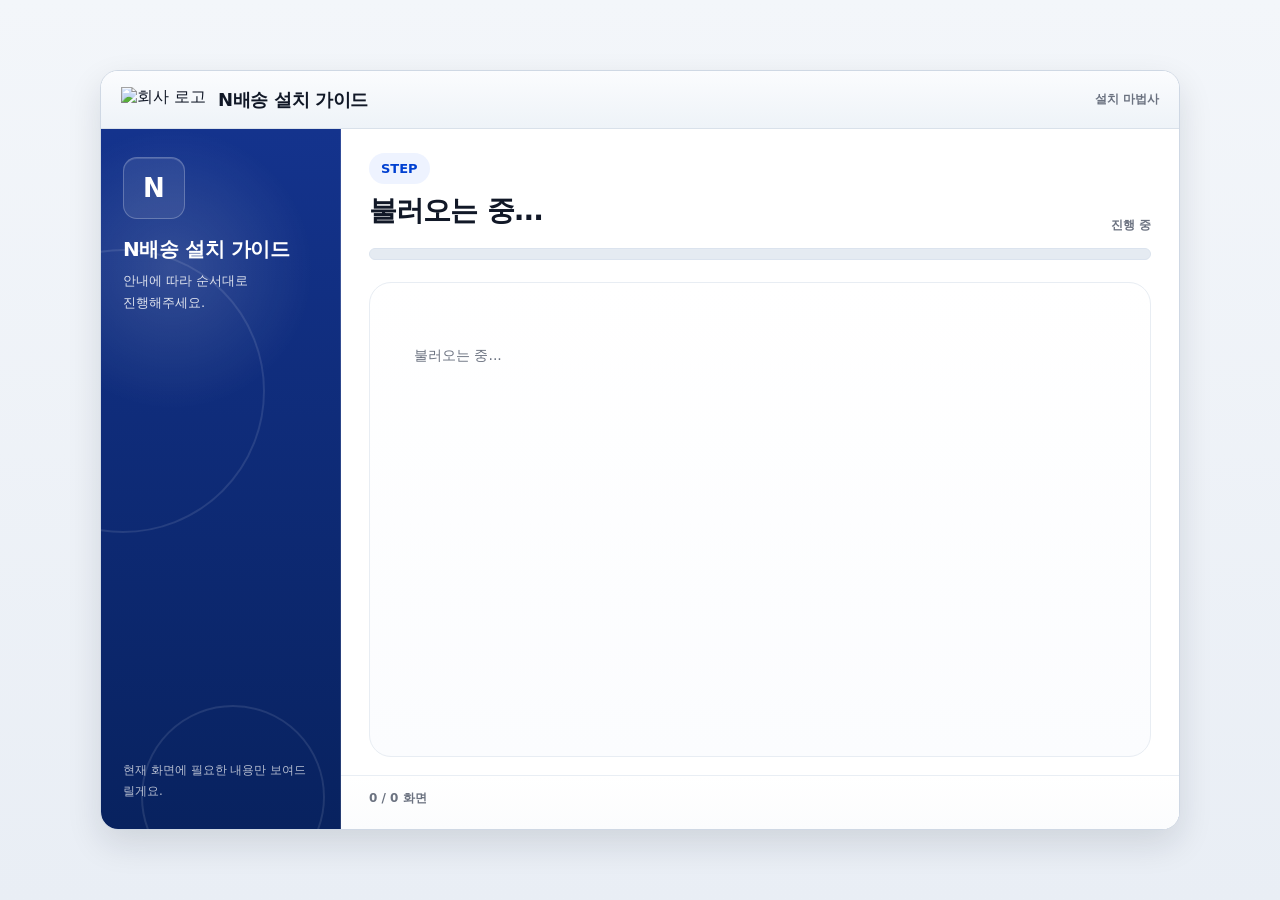
==== commit 494ab292: "Update index.html" ====
--- a/index.html
+++ b/index.html
@@ -3,7 +3,7 @@
 <head>
   <meta charset="utf-8" />
   <meta name="viewport" content="width=device-width, initial-scale=1" />
-  <title>N배송 세팅 가이드</title>
+  <title>N배송 설치 가이드</title>
 
   <link rel="stylesheet" as="style" crossorigin
     href="https://cdn.jsdelivr.net/gh/orioncactus/pretendard@v1.3.9/dist/web/variable/pretendardvariable.css" />
@@ -11,43 +11,33 @@
 
   <style>
     :root{
-      --bg:#f4f6f8;
-      --card:#ffffff;
+      --bg:#eef2f7;
+      --panel:#ffffff;
+      --line:#d9e1ea;
       --text:#111827;
       --muted:#6b7280;
-      --line:#e7ebf0;
-
       --brand:#0040d1;
       --brand-soft:#eef3ff;
-      --brand-line:#cddcff;
-      --brand-deep:#0032a8;
-
-      --naver:#03C75A;
-
       --warn-bg:#fff7ed;
       --warn-line:#fed7aa;
       --warn-text:#9a3412;
-
       --danger-bg:#fff1f2;
       --danger-line:#fecdd3;
       --danger-text:#be123c;
-
-      --shadow:0 10px 30px rgba(15,23,42,.06);
-      --shadow-soft:0 6px 18px rgba(15,23,42,.05);
-
-      --radius-2xl:28px;
-      --radius-xl:24px;
-      --radius-lg:18px;
-      --radius-md:14px;
+      --shadow:0 14px 34px rgba(15,23,42,.12);
+      --titlebar:#f6f8fb;
+      --progress-bg:#e5ebf2;
+      --progress-fill:#0040d1;
+      --wizard-left:#0f2a78;
     }
 
     *{box-sizing:border-box}
     html,body{margin:0;padding:0;height:100%}
     body{
       font-family:"Pretendard Variable","Pretendard",system-ui,sans-serif;
-      background:linear-gradient(180deg,#f7f9fb 0%, #f2f5f8 100%);
+      background:linear-gradient(180deg,#f3f6fa 0%, #e9eef5 100%);
       color:var(--text);
-      line-height:1.6;
+      overflow:hidden;
     }
 
     button,input,select,textarea{font:inherit}
@@ -57,63 +47,512 @@
 
     .app{
       width:100%;
-      min-height:100vh;
+      height:100vh;
+      display:flex;
+      align-items:center;
+      justify-content:center;
       padding:20px;
     }
 
-    .topbar{
-      max-width:920px;
-      margin:0 auto 18px;
-      padding:0 4px;
-    }
-
-    .logo-wrap{margin-bottom:14px}
+    .wizard-window{
+      width:min(1080px, 100%);
+      height:min(760px, calc(100vh - 40px));
+      background:var(--panel);
+      border:1px solid #cfd8e4;
+      border-radius:18px;
+      box-shadow:var(--shadow);
+      overflow:hidden;
+      display:flex;
+      flex-direction:column;
+    }
+
+    .window-titlebar{
+      height:58px;
+      background:linear-gradient(180deg,#fbfcfe 0%, #eef3f8 100%);
+      border-bottom:1px solid var(--line);
+      display:flex;
+      align-items:center;
+      justify-content:space-between;
+      padding:0 20px;
+      flex:0 0 58px;
+    }
+
+    .titlebar-left{
+      display:flex;
+      align-items:center;
+      gap:12px;
+      min-width:0;
+    }
+
     .top-logo{
-      height:32px;
+      height:26px;
       width:auto;
       object-fit:contain;
-      display:block;
-    }
-
-    h1{
-      margin:0 0 8px;
-      font-size:32px;
-      line-height:1.18;
+      flex:0 0 auto;
+    }
+
+    .window-title{
+      font-size:18px;
+      font-weight:900;
+      letter-spacing:-.02em;
+      white-space:nowrap;
+      overflow:hidden;
+      text-overflow:ellipsis;
+    }
+
+    .window-sub{
+      font-size:12px;
+      color:var(--muted);
+      font-weight:700;
+      flex:0 0 auto;
+      margin-left:12px;
+    }
+
+    .window-body{
+      flex:1 1 auto;
+      min-height:0;
+      display:grid;
+      grid-template-columns:240px minmax(0,1fr);
+      background:#fff;
+    }
+
+    .left-rail{
+      background:
+        radial-gradient(circle at 30% 20%, rgba(255,255,255,.14) 0, rgba(255,255,255,0) 140px),
+        linear-gradient(180deg,#14338d 0%, #08225f 100%);
+      border-right:1px solid rgba(255,255,255,.12);
+      position:relative;
+      overflow:hidden;
+    }
+
+    .left-rail::before,
+    .left-rail::after{
+      content:"";
+      position:absolute;
+      border-radius:999px;
+      border:2px solid rgba(255,255,255,.10);
+    }
+
+    .left-rail::before{
+      width:280px;height:280px;
+      left:-120px;top:120px;
+    }
+
+    .left-rail::after{
+      width:180px;height:180px;
+      left:40px;bottom:-60px;
+    }
+
+    .rail-content{
+      position:relative;
+      z-index:2;
+      height:100%;
+      padding:28px 22px;
+      color:#fff;
+      display:flex;
+      flex-direction:column;
+      justify-content:space-between;
+    }
+
+    .rail-badge{
+      width:62px;height:62px;
+      border-radius:14px;
+      border:1px solid rgba(255,255,255,.24);
+      background:rgba(255,255,255,.08);
+      display:grid;
+      place-items:center;
+      font-size:26px;
+      font-weight:900;
+      box-shadow:inset 0 1px 0 rgba(255,255,255,.15);
+    }
+
+    .rail-title{
+      margin:18px 0 8px;
+      font-size:20px;
+      font-weight:900;
+      line-height:1.25;
+      letter-spacing:-.02em;
+      word-break:keep-all;
+    }
+
+    .rail-desc{
+      margin:0;
+      font-size:13px;
+      line-height:1.7;
+      color:rgba(255,255,255,.84);
+      white-space:pre-line;
+      word-break:keep-all;
+    }
+
+    .rail-footer{
+      font-size:12px;
+      color:rgba(255,255,255,.7);
+      line-height:1.7;
+      white-space:pre-line;
+    }
+
+    .right-pane{
+      min-width:0;
+      min-height:0;
+      display:flex;
+      flex-direction:column;
+      background:#fff;
+    }
+
+    .pane-top{
+      padding:24px 28px 0;
+      flex:0 0 auto;
+    }
+
+    .progress-row{
+      display:flex;
+      align-items:flex-end;
+      justify-content:space-between;
+      gap:16px;
+      margin-bottom:14px;
+    }
+
+    .progress-left{
+      min-width:0;
+      flex:1;
+    }
+
+    .step-chip{
+      display:inline-flex;
+      align-items:center;
+      gap:8px;
+      padding:8px 12px;
+      border-radius:999px;
+      background:var(--brand-soft);
+      color:var(--brand);
+      font-size:13px;
+      font-weight:900;
+      margin-bottom:10px;
+    }
+
+    .pane-title{
+      margin:0 0 6px;
+      font-size:28px;
+      line-height:1.2;
       letter-spacing:-.03em;
-    }
-
-    .sub{
+      font-weight:900;
+      word-break:keep-all;
+    }
+
+    .pane-desc{
       margin:0;
       color:var(--muted);
       font-size:14px;
       white-space:pre-line;
-    }
-
-    .center-wrap{
-      max-width:920px;
-      margin:0 auto;
-    }
-
-    .card{
-      background:rgba(255,255,255,.96);
-      border:1px solid rgba(255,255,255,.88);
-      border-radius:var(--radius-2xl);
-      box-shadow:var(--shadow);
-      backdrop-filter:blur(8px);
-    }
-
-    .form-section{
+      word-break:keep-all;
+    }
+
+    .progress-right{
+      text-align:right;
+      font-size:12px;
+      color:var(--muted);
+      font-weight:800;
+      white-space:pre-line;
+      flex:0 0 auto;
+    }
+
+    .progress-track{
+      width:100%;
+      height:12px;
+      border-radius:999px;
+      background:var(--progress-bg);
+      overflow:hidden;
+      border:1px solid #dbe3ee;
+    }
+
+    .progress-fill{
+      height:100%;
+      width:0%;
+      border-radius:999px;
+      background:linear-gradient(90deg,#0040d1 0%, #2d6cff 100%);
+      transition:width .2s ease;
+    }
+
+    .pane-content{
+      flex:1 1 auto;
+      min-height:0;
+      padding:22px 28px 18px;
+      overflow:hidden;
+      display:flex;
+      flex-direction:column;
+    }
+
+    .screen-card{
+      flex:1 1 auto;
+      min-height:0;
+      border:1px solid #e8edf3;
+      border-radius:22px;
+      background:linear-gradient(180deg,#ffffff 0%, #fbfcfe 100%);
       padding:24px;
-      border:1px solid #edf1f5;
-      border-radius:24px;
+      overflow:hidden;
+      display:flex;
+      flex-direction:column;
+      justify-content:flex-start;
+    }
+
+    .section-label{
+      margin:0 0 12px;
+      font-size:12px;
+      font-weight:900;
+      color:#7b8794;
+      text-transform:uppercase;
+      letter-spacing:.08em;
+    }
+
+    .hero-box{
+      margin-bottom:18px;
+      padding:16px 18px;
+      border-radius:18px;
+      border:1px solid #e4ebf8;
+      background:linear-gradient(180deg,#fcfdff 0%, #f4f7ff 100%);
+      flex:0 0 auto;
+    }
+
+    .hero-text{
+      margin:0;
+      font-size:20px;
+      line-height:1.5;
+      font-weight:900;
+      letter-spacing:-.025em;
+      word-break:keep-all;
+      white-space:pre-line;
+    }
+
+    .screen-body{
+      min-height:0;
+      flex:1 1 auto;
+      overflow:hidden;
+      display:flex;
+      flex-direction:column;
+      gap:14px;
+    }
+
+    .screen-title{
+      margin:0;
+      font-size:22px;
+      line-height:1.3;
+      font-weight:900;
+      letter-spacing:-.02em;
+      word-break:keep-all;
+      flex:0 0 auto;
+    }
+
+    .detail-body{
+      margin:0;
+      font-size:15px;
+      color:#374151;
+      word-break:break-word;
+      overflow-wrap:anywhere;
+      white-space:pre-line;
+      flex:0 0 auto;
+    }
+
+    .detail-body p{margin:0 0 10px}
+    .detail-body p:last-child{margin-bottom:0}
+
+    .detail-body table{
+      width:100%;
+      min-width:560px;
+      border-collapse:collapse;
       background:#fff;
-      box-shadow:var(--shadow-soft);
+    }
+
+    .detail-body th,.detail-body td{
+      padding:12px 14px;
+      border-bottom:1px solid var(--line);
+      text-align:left;
+      vertical-align:top;
+      font-size:14px;
+      word-break:break-word;
+    }
+
+    .detail-body th{
+      background:#f8fafc;
+      font-size:13px;
+      font-weight:800;
+      color:#374151;
+    }
+
+    .table-wrap{
+      width:100%;
+      overflow-x:auto;
+      margin-top:12px;
+      border:1px solid var(--line);
+      border-radius:16px;
+      flex:0 0 auto;
+    }
+
+    .subnote{
+      padding:14px 16px;
+      border-radius:16px;
+      background:#f8fbfd;
+      border:1px solid var(--line);
+      font-size:14px;
+      color:#374151;
+      white-space:pre-line;
+      word-break:break-word;
+      overflow-wrap:anywhere;
+      flex:0 0 auto;
+    }
+
+    .warn{
+      padding:14px 16px;
+      border-radius:16px;
+      background:var(--warn-bg);
+      border:1px solid var(--warn-line);
+      color:var(--warn-text);
+      font-size:14px;
+      white-space:pre-line;
+      flex:0 0 auto;
+    }
+
+    .warn strong{
+      display:block;
+      margin-bottom:6px;
+      font-size:13px;
+    }
+
+    .render-image{
+      border:1px solid var(--line);
+      border-radius:18px;
+      overflow:hidden;
+      background:#fff;
+      flex:0 0 auto;
+    }
+
+    .render-image img{
+      width:100%;
+      max-height:220px;
+      object-fit:contain;
+      background:#fff;
+    }
+
+    .render-caption{
+      padding:12px 14px;
+      border-top:1px solid var(--line);
+      font-size:13px;
+      color:var(--muted);
+      white-space:pre-line;
+    }
+
+    .screen-button{
+      margin-top:auto;
+      padding-top:8px;
+      flex:0 0 auto;
+    }
+
+    .check-area{
+      display:grid;
+      grid-template-columns:repeat(2,minmax(0,1fr));
+      gap:12px;
+      flex:0 0 auto;
+    }
+
+    .check-row{
+      display:flex;
+      gap:10px;
+      align-items:flex-start;
+      padding:15px 16px;
+      border:1px solid var(--line);
+      border-radius:16px;
+      background:#fbfcfd;
+      min-width:0;
+    }
+
+    .check-row input{
+      width:18px;height:18px;
+      margin-top:2px;
+      accent-color:var(--brand);
+      flex:0 0 auto;
+    }
+
+    .check-row span{
+      font-size:14px;
+      font-weight:700;
+      word-break:break-word;
+      white-space:pre-line;
+    }
+
+    .btn{
+      border:none;
+      padding:12px 16px;
+      border-radius:14px;
+      font-weight:800;
+      cursor:pointer;
+      text-decoration:none;
+      display:inline-flex;
+      align-items:center;
+      justify-content:center;
+      transition:all .18s ease;
+    }
+
+    .btn:hover{transform:translateY(-1px)}
+    .btn.secondary{
+      background:#fff;
+      border:1px solid var(--line);
+      color:#111827;
+      box-shadow:0 6px 18px rgba(15,23,42,.05);
+    }
+    .btn.primary{
+      background:var(--brand);
+      color:#fff;
+      box-shadow:0 10px 20px rgba(0,64,209,.18);
+    }
+    .btn:disabled{
+      opacity:.45;
+      cursor:not-allowed;
+      transform:none;
+    }
+
+    .pane-footer{
+      flex:0 0 auto;
+      border-top:1px solid #e9eef4;
+      padding:14px 28px;
+      display:flex;
+      justify-content:space-between;
+      align-items:flex-end;
+      gap:16px;
+      background:linear-gradient(180deg,#ffffff 0%, #fbfcfd 100%);
+    }
+
+    .footer-left{
+      display:flex;
+      flex-direction:column;
+      gap:8px;
+      min-width:0;
+    }
+
+    .footer-page{
+      font-size:12px;
+      color:var(--muted);
+      font-weight:800;
+    }
+
+    .footer-btns{
+      display:flex;
+      gap:10px;
+      flex-wrap:wrap;
+    }
+
+    .footer-right{
+      display:flex;
+      align-items:center;
+      gap:10px;
+      flex:0 0 auto;
     }
 
     .form-grid{
       display:grid;
       grid-template-columns:repeat(2,minmax(0,1fr));
       gap:16px;
+      flex:1 1 auto;
+      min-height:0;
+      align-content:start;
     }
 
     .field{display:flex;flex-direction:column;gap:8px}
@@ -147,9 +586,13 @@
       box-shadow:0 0 0 4px rgba(0,64,209,.08);
     }
 
-    .textarea{min-height:120px;resize:vertical}
+    .textarea{
+      min-height:120px;
+      max-height:140px;
+      resize:none;
+    }
+
     .hint{font-size:12px;color:#6b7280;white-space:pre-line}
-
     .choice-row{display:flex;gap:10px;flex-wrap:wrap}
     .choice-pill{
       border:1px solid #dbe3ee;
@@ -167,8 +610,8 @@
 
     .pack-card{
       display:grid;
-      grid-template-columns:120px minmax(0,1fr);
-      gap:14px;
+      grid-template-columns:140px minmax(0,1fr);
+      gap:16px;
       align-items:start;
       padding:14px;
       border:1px solid #e5ebf2;
@@ -177,7 +620,7 @@
     }
 
     .pack-thumb{
-      width:120px;height:120px;
+      width:140px;height:140px;
       border-radius:14px;
       overflow:hidden;
       background:#fff;
@@ -191,337 +634,31 @@
       object-fit:cover;
     }
 
-    .pack-meta h4{margin:0 0 6px;font-size:15px;font-weight:900}
+    .pack-meta h4{margin:0 0 6px;font-size:16px;font-weight:900}
     .pack-meta p{margin:0;font-size:14px;color:#4b5563;white-space:pre-line}
 
-    .wizard-shell{
-      max-width:920px;
-      margin:0 auto;
-    }
-
-    .wizard-card{
-      padding:30px;
-    }
-
-    .progress-header{
-      display:flex;
-      justify-content:space-between;
-      align-items:flex-start;
-      gap:16px;
-      margin-bottom:20px;
-      flex-wrap:wrap;
-    }
-
-    .progress-meta{
-      min-width:0;
-      flex:1;
-    }
-
-    .step-badge{
-      display:inline-flex;
-      align-items:center;
-      gap:8px;
-      padding:8px 12px;
-      border-radius:999px;
-      background:var(--brand-soft);
-      color:var(--brand);
-      font-size:13px;
-      font-weight:800;
-      margin-bottom:12px;
-    }
-
-    .progress-title{
-      margin:0 0 6px;
-      font-size:28px;
-      line-height:1.2;
-      letter-spacing:-.03em;
-      word-break:keep-all;
-    }
-
-    .progress-sub{
-      margin:0;
-      color:var(--muted);
-      font-size:15px;
-      white-space:pre-line;
-      word-break:keep-all;
-    }
-
-    .progress-stat{
-      flex:0 0 auto;
-      text-align:right;
-      color:var(--muted);
-      font-size:13px;
-      font-weight:800;
-      min-width:140px;
-    }
-
-    .progress-bar-wrap{
-      margin-top:8px;
-    }
-
-    .progress-bar-track{
-      width:100%;
-      height:12px;
-      border-radius:999px;
-      background:#e8edf4;
-      overflow:hidden;
-      border:1px solid #e1e7ef;
-    }
-
-    .progress-bar-fill{
-      height:100%;
-      width:0%;
-      background:linear-gradient(90deg,#0040d1 0%, #2f6cff 100%);
-      border-radius:999px;
-      transition:width .2s ease;
-    }
-
-    .panel{
-      border:1px solid #edf1f5;
-      border-radius:24px;
-      overflow:hidden;
-      background:#fff;
+    .summary-box{
       margin-top:18px;
-    }
-
-    .panel-section{
-      padding:28px;
-    }
-
-    .panel-section + .panel-section{
-      border-top:1px solid #eff3f6;
-    }
-
-    .hero-box{
-      background:linear-gradient(180deg,#fcfdff 0%, #f4f7ff 100%);
-    }
-
-    .section-label{
-      margin:0 0 14px;
-      font-size:12px;
-      font-weight:900;
-      color:#7b8794;
-      text-transform:uppercase;
-      letter-spacing:.08em;
-    }
-
-    .hero-text{
-      margin:0;
-      font-size:22px;
-      line-height:1.55;
-      font-weight:800;
-      letter-spacing:-.025em;
-      word-break:keep-all;
-      white-space:pre-line;
-    }
-
-    .screen-title{
-      margin:0 0 10px;
-      font-size:22px;
-      font-weight:900;
-      letter-spacing:-.02em;
-      word-break:keep-all;
-    }
-
-    .detail-body{
-      margin:0;
-      font-size:15px;
-      color:#374151;
-      word-break:break-word;
-      overflow-wrap:anywhere;
-      white-space:pre-line;
-    }
-
-    .detail-body p{margin:0 0 10px}
-    .detail-body p:last-child{margin-bottom:0}
-
-    .detail-body table{
-      width:100%;
-      min-width:560px;
-      border-collapse:collapse;
-      background:#fff;
-    }
-
-    .detail-body th,.detail-body td{
-      padding:12px 14px;
-      border-bottom:1px solid var(--line);
-      text-align:left;
-      vertical-align:top;
-      font-size:14px;
-      word-break:break-word;
-    }
-
-    .detail-body th{
-      background:#f8fafc;
-      font-size:13px;
-      font-weight:800;
-      color:#374151;
-    }
-
-    .table-wrap{
-      width:100%;
-      overflow-x:auto;
-      margin-top:12px;
-      border:1px solid var(--line);
-      border-radius:16px;
-    }
-
-    .subnote{
-      margin-top:14px;
-      padding:14px 16px;
-      border-radius:16px;
-      background:#f8fbfd;
-      border:1px solid var(--line);
-      font-size:14px;
-      color:#374151;
-      white-space:pre-line;
-      word-break:break-word;
-      overflow-wrap:anywhere;
-    }
-
-    .warn{
-      margin-top:14px;
-      padding:14px 16px;
-      border-radius:16px;
-      background:var(--warn-bg);
-      border:1px solid var(--warn-line);
-      color:var(--warn-text);
-      font-size:14px;
-      white-space:pre-line;
-    }
-
-    .warn strong{
-      display:block;
-      margin-bottom:6px;
-      font-size:13px;
-    }
-
-    .render-image{
-      margin-top:16px;
-      border:1px solid var(--line);
-      border-radius:18px;
-      overflow:hidden;
-      background:#fff;
-    }
-
-    .render-image img{
-      width:100%;
-      height:auto;
-      object-fit:contain;
-      background:#fff;
-    }
-
-    .render-caption{
-      padding:12px 14px;
-      border-top:1px solid var(--line);
-      font-size:13px;
-      color:var(--muted);
-      white-space:pre-line;
-    }
-
-    .screen-button{
-      margin-top:18px;
-    }
-
-    .lock-box{
       padding:18px;
-      border:1px solid #e5e7eb;
-      border-radius:18px;
-      background:#f9fafb;
-      color:#4b5563;
-      font-size:14px;
-      white-space:pre-line;
-    }
-
-    .check-area{
+      border:1px solid #dbe5ff;
+      border-radius:20px;
+      background:linear-gradient(180deg,#fbfcff 0%, #f5f8ff 100%);
+    }
+
+    .summary-box h3{margin:0 0 10px;font-size:18px}
+    .summary-list{display:grid;gap:10px}
+
+    .summary-item{
       display:grid;
-      grid-template-columns:repeat(2,minmax(0,1fr));
+      grid-template-columns:170px minmax(0,1fr);
       gap:12px;
-    }
-
-    .check-row{
-      display:flex;
-      gap:10px;
-      align-items:flex-start;
-      padding:15px 16px;
-      border:1px solid var(--line);
-      border-radius:16px;
-      background:#fbfcfd;
-      min-width:0;
-    }
-
-    .check-row input{
-      width:18px;height:18px;
-      margin-top:2px;
-      accent-color:var(--brand);
-      flex:0 0 auto;
-    }
-
-    .check-row span{
-      font-size:14px;
-      font-weight:700;
-      word-break:break-word;
-      white-space:pre-line;
-    }
-
-    .wizard-footer{
-      display:flex;
-      justify-content:space-between;
-      align-items:flex-end;
-      gap:16px;
-      margin-top:18px;
-      flex-wrap:wrap;
-    }
-
-    .footer-left{
-      display:flex;
-      gap:10px;
-      flex-wrap:wrap;
-    }
-
-    .footer-right{
-      display:flex;
-      align-items:center;
-      gap:10px;
-    }
-
-    .footer-page{
-      font-size:13px;
-      color:var(--muted);
-      font-weight:800;
-      margin-bottom:8px;
-    }
-
-    .btn{
-      border:none;
-      padding:12px 16px;
-      border-radius:14px;
-      font-weight:800;
-      cursor:pointer;
-      text-decoration:none;
-      display:inline-flex;
-      align-items:center;
-      justify-content:center;
-      transition:all .18s ease;
-    }
-
-    .btn:hover{transform:translateY(-1px)}
-    .btn.secondary{
-      background:#fff;
-      border:1px solid var(--line);
-      color:#111827;
-      box-shadow:var(--shadow-soft);
-    }
-    .btn.primary{
-      background:var(--brand);
-      color:#fff;
-      box-shadow:0 10px 20px rgba(0,64,209,.18);
-    }
-    .btn:disabled{
-      opacity:.45;
-      cursor:not-allowed;
-      transform:none;
-    }
+      padding:10px 0;
+      border-bottom:1px solid #e6ecfb;
+    }
+
+    .summary-item:last-child{border-bottom:none}
+    .summary-key{font-size:13px;font-weight:900;color:#4b5563}
+    .summary-val{font-size:14px;color:#111827;word-break:break-word;white-space:pre-line}
 
     .loading{padding:40px 20px;color:var(--muted);font-size:14px}
     .error{
@@ -535,29 +672,6 @@
       white-space:pre-line;
     }
     .empty{color:var(--muted);font-size:14px}
-
-    .summary-box{
-      margin-top:18px;
-      padding:18px;
-      border:1px solid #dbe5ff;
-      border-radius:20px;
-      background:linear-gradient(180deg,#fbfcff 0%, #f5f8ff 100%);
-    }
-
-    .summary-box h3{margin:0 0 10px;font-size:18px}
-    .summary-list{display:grid;gap:10px}
-
-    .summary-item{
-      display:grid;
-      grid-template-columns:170px minmax(0,1fr);
-      gap:12px;
-      padding:10px 0;
-      border-bottom:1px solid #e6ecfb;
-    }
-
-    .summary-item:last-child{border-bottom:none}
-    .summary-key{font-size:13px;font-weight:900;color:#4b5563}
-    .summary-val{font-size:14px;color:#111827;word-break:break-word;white-space:pre-line}
 
     .modal{
       position:fixed;
@@ -655,195 +769,97 @@
     .image-modal-panel{width:min(720px,100%);padding:18px}
     .image-modal-panel img{width:100%;height:auto;border-radius:18px}
 
+    @media (max-width:980px){
+      body{overflow:auto}
+      .app{height:auto;min-height:100vh}
+      .wizard-window{
+        height:auto;
+        min-height:calc(100vh - 40px);
+      }
+      .window-body{
+        grid-template-columns:1fr;
+      }
+      .left-rail{
+        min-height:140px;
+      }
+      .render-image img{max-height:260px}
+    }
+
     @media (max-width:768px){
       .app{padding:10px}
-      .topbar,.center-wrap,.wizard-shell{max-width:none}
-      h1{font-size:25px}
-      .progress-title{font-size:24px}
-      .wizard-card,.panel-section,.form-section{padding:18px}
+      .window-title{font-size:15px}
+      .window-sub{display:none}
+      .pane-top,.pane-content,.pane-footer{padding-left:18px;padding-right:18px}
+      .pane-title{font-size:24px}
+      .hero-text{font-size:18px}
       .form-grid,.check-area{grid-template-columns:1fr}
       .pack-card{grid-template-columns:1fr}
       .pack-thumb{width:100%;height:180px}
       .summary-item{grid-template-columns:1fr;gap:4px}
-      .wizard-footer{align-items:stretch}
-      .footer-right,.footer-left{width:100%}
+      .pane-footer{
+        flex-direction:column;
+        align-items:stretch;
+      }
       .footer-right{justify-content:flex-end}
     }
   </style>
 </head>
 <body>
   <div class="app">
-    <div class="topbar">
-      <div class="logo-wrap">
-        <img src="./logo.png" class="top-logo" alt="회사 로고">
+    <div class="wizard-window">
+      <div class="window-titlebar">
+        <div class="titlebar-left">
+          <img src="./logo.png" class="top-logo" alt="회사 로고">
+          <div class="window-title" id="windowTitleText">N배송 설치 가이드</div>
+        </div>
+        <div class="window-sub" id="windowSubText">설치 마법사</div>
       </div>
-      <h1 id="pageTitle">N배송 세팅 가이드</h1>
-      <p class="sub" id="appSub">원활한 N배송 세팅을 위해 아래 정보를 입력해주세요.</p>
-    </div>
-
-    <div class="center-wrap">
-      <div id="inquiryWrap" class="hidden">
-        <div class="form-section">
-          <div class="form-grid">
-            <div class="field full">
-              <label for="loginEmail">1. 품고 나우에 로그인 계정으로 사용할 이메일 주소 / 담당자명 / 연락처를 입력해주세요.<span class="req">*</span></label>
+
+      <div class="window-body">
+        <aside class="left-rail">
+          <div class="rail-content">
+            <div>
+              <div class="rail-badge" id="railBadge">N</div>
+              <h2 class="rail-title" id="railTitle">N배송 설치 가이드</h2>
+              <p class="rail-desc" id="railDesc">안내에 따라 순서대로 진행해주세요.</p>
             </div>
-            <div class="field">
-              <input class="input" id="loginEmail" type="email" placeholder="이메일 주소">
-            </div>
-            <div class="field">
-              <input class="input" id="managerName" type="text" placeholder="담당자명">
-            </div>
-            <div class="field full">
-              <input class="input" id="managerPhone" type="text" placeholder="연락처">
-            </div>
-
-            <div class="field full">
-              <label for="brandAddress">2. 브랜드 주소지 및 대표번호를 입력해주세요.<span class="req">*</span></label>
-            </div>
-            <div class="field">
-              <input class="input" id="brandAddress" type="text" placeholder="브랜드 주소지">
-            </div>
-            <div class="field">
-              <input class="input" id="brandPhone" type="text" placeholder="대표번호">
-            </div>
-
-            <div class="field full">
-              <label>3. 반품 입고지를 선택해주세요.<span class="req">*</span></label>
-              <div class="choice-row">
-                <label class="choice-pill"><input type="radio" name="returnDest" value="품고"> 품고</label>
-                <label class="choice-pill"><input type="radio" name="returnDest" value="자사 물류"> 자사 물류</label>
-              </div>
-            </div>
-
-            <div class="field full">
-              <label for="inboundDate">4. 초도 입고 예정일을 입력해주세요.<span class="req">*</span></label>
-              <input class="input" id="inboundDate" type="date">
-            </div>
-
-            <div class="field full">
-              <label for="packType">5. 포장 방법을 선택해주세요.<span class="req">*</span></label>
-              <select class="select" id="packType">
-                <option value="">선택해주세요</option>
-                <option value="기본 포장">기본 포장</option>
-                <option value="에어캡 포장">에어캡 포장</option>
-                <option value="버블페이퍼 포장">버블페이퍼 포장</option>
-              </select>
-              <div class="hint">포장 방식에 따라 출고 방법과 비용이 달라질 수 있습니다.</div>
-              <div id="packPreviewArea" class="hidden" style="margin-top:12px;"></div>
-            </div>
-
-            <div class="field full">
-              <label>6. 운영 예정 상품(SKU) 중 단수 출고가 필요한 상품(SKU)이 있나요?<span class="req">*</span></label>
-              <div class="hint">합포 없이 상품(SKU) 자체에 송장을 부착하여 출고해야 하는 상품이 있는 경우 선택해주세요.</div>
-              <div class="choice-row">
-                <label class="choice-pill"><input type="radio" name="singleShipment" value="Y"> Y</label>
-                <label class="choice-pill"><input type="radio" name="singleShipment" value="N"> N</label>
-              </div>
-            </div>
-
-            <div class="field full">
-              <label>7. 초도 입고 예정 월에 예정된 행사 정보가 있나요?<span class="req">*</span></label>
-              <div class="choice-row">
-                <label class="choice-pill"><input type="radio" name="eventPlan" value="Y"> Y</label>
-                <label class="choice-pill"><input type="radio" name="eventPlan" value="N"> N</label>
-              </div>
-            </div>
-
-            <div id="eventFields" class="field full hidden">
-              <div class="form-grid" style="padding:0;">
-                <div class="field">
-                  <input class="input" id="eventName" type="text" placeholder="행사명">
-                </div>
-                <div class="field">
-                  <input class="input" id="eventDate" type="date">
-                </div>
-                <div class="field full">
-                  <input class="input" id="eventExpectedCount" type="number" min="0" placeholder="예상 출고 송장 건 수">
-                </div>
-              </div>
-            </div>
-
-            <div class="field full">
-              <label for="inquiryText">8. 품고에 궁금한 사항이 있으시면 편하게 기재해주세요.</label>
-              <textarea class="textarea" id="inquiryText" placeholder="예: 운영/시스템/반품/포장 관련 문의사항"></textarea>
+            <div class="rail-footer" id="railFooter">
+              현재 화면에 필요한 내용만 보여드릴게요.
             </div>
           </div>
-
-          <div id="inquiryError" class="error hidden" style="margin-top:16px;"></div>
-
-          <div class="wizard-footer">
-            <div></div>
-            <div class="footer-left">
-              <button class="btn primary" id="openSummaryBtn" type="button">제출하기</button>
+        </aside>
+
+        <section class="right-pane">
+          <div class="pane-top">
+            <div class="progress-row">
+              <div class="progress-left">
+                <div class="step-chip" id="pageChip">STEP</div>
+                <h1 class="pane-title" id="wizardTitle">불러오는 중...</h1>
+                <p class="pane-desc" id="wizardDesc"></p>
+              </div>
+              <div class="progress-right" id="progressStat">진행 중</div>
+            </div>
+
+            <div class="progress-track">
+              <div class="progress-fill" id="progressBarFill"></div>
             </div>
           </div>
-        </div>
-      </div>
-
-      <div id="waitingWrap" class="hidden">
-        <div class="form-section" style="text-align:center;">
-          <div style="font-size:22px;font-weight:900;line-height:1.6;letter-spacing:-.02em;">
-            제출된 내용을 품고에서 확인하고 있어요.<br>
-            N배송 세팅 가이드가 오픈되기 전까지 조금만 기다려주세요🙏
-          </div>
-        </div>
-      </div>
-    </div>
-
-    <div id="guideWrap" class="hidden wizard-shell">
-      <div class="card wizard-card">
-        <div class="progress-header">
-          <div class="progress-meta">
-            <div class="step-badge" id="pageChip">STEP</div>
-            <h2 class="progress-title" id="wizardTitle">불러오는 중...</h2>
-            <p class="progress-sub" id="wizardDesc"></p>
-          </div>
-          <div class="progress-stat" id="progressStat">
-            진행 중
-          </div>
-        </div>
-
-        <div class="progress-bar-wrap">
-          <div class="progress-bar-track">
-            <div class="progress-bar-fill" id="progressBarFill"></div>
-          </div>
-        </div>
-
-        <section class="panel">
-          <div class="panel-section hero-box">
-            <div class="section-label">이번 단계에서 할 일</div>
-            <p class="hero-text" id="heroText">시트 데이터를 불러오는 중입니다.</p>
-          </div>
-
-          <div class="panel-section">
-            <div class="section-label">현재 화면</div>
-            <div id="screenWrap">
+
+          <div class="pane-content" id="paneContent">
+            <div class="screen-card">
               <div class="loading">불러오는 중...</div>
             </div>
           </div>
 
-          <div class="panel-section">
-            <div class="section-label">이 단계 체크리스트</div>
-            <div class="check-area" id="checkArea"></div>
+          <div class="pane-footer">
+            <div class="footer-left">
+              <div class="footer-page" id="footerPageText">0 / 0 화면</div>
+              <div class="footer-btns" id="footerBtnsLeft"></div>
+            </div>
+
+            <div class="footer-right" id="footerBtnsRight"></div>
           </div>
         </section>
-
-        <div class="wizard-footer">
-          <div>
-            <div class="footer-page" id="footerPageText">0 / 0 화면</div>
-            <div class="footer-left">
-              <button class="btn secondary" id="prevBtn" type="button">이전</button>
-              <button class="btn primary" id="nextBtn" type="button">다음</button>
-            </div>
-          </div>
-
-          <div class="footer-right">
-            <button class="btn secondary" id="faqBtn" type="button">도움말</button>
-          </div>
-        </div>
-
-        <div id="errorBox"></div>
       </div>
     </div>
   </div>
@@ -853,57 +869,12 @@
     <div class="modal-panel" role="dialog" aria-modal="true" aria-labelledby="faqModalTitle">
       <div class="modal-head">
         <div>
-          <h3 class="modal-title" id="faqModalTitle">FAQ</h3>
+          <h3 class="modal-title" id="faqModalTitle">도움말</h3>
           <p class="modal-sub" id="faqModalSub">현재 단계에서 자주 막히는 항목을 정리했습니다.</p>
         </div>
         <button class="icon-btn" id="faqCloseBtn" type="button" aria-label="닫기">×</button>
       </div>
       <div class="faq-list" id="faqList"></div>
-    </div>
-  </div>
-
-  <div class="modal" id="summaryModal" aria-hidden="true">
-    <div class="modal-backdrop" id="summaryBackdrop"></div>
-    <div class="modal-panel" role="dialog" aria-modal="true" aria-labelledby="summaryTitle">
-      <div class="modal-head">
-        <div>
-          <h3 class="modal-title" id="summaryTitle">입력 내용 확인</h3>
-          <p class="modal-sub">제출 전에 입력하신 내용을 한 번 더 확인해주세요.</p>
-        </div>
-        <button class="icon-btn" id="summaryCloseBtn" type="button" aria-label="닫기">×</button>
-      </div>
-      <div class="summary-box">
-        <h3>요약</h3>
-        <div class="summary-list" id="summaryList"></div>
-      </div>
-      <div class="wizard-footer">
-        <div class="footer-left">
-          <button class="btn secondary" id="summaryEditBtn" type="button">수정하기</button>
-          <button class="btn primary" id="summarySubmitBtn" type="button">제출 완료</button>
-        </div>
-      </div>
-    </div>
-  </div>
-
-  <div class="modal" id="submitModal" aria-hidden="true">
-    <div class="modal-backdrop"></div>
-    <div class="modal-panel" role="dialog" aria-modal="true" aria-labelledby="submitTitle">
-      <div class="modal-head">
-        <div>
-          <h3 class="modal-title" id="submitTitle">제출이 완료되었습니다</h3>
-          <p class="modal-sub">사전 문의 내용이 정상적으로 접수되었습니다.</p>
-        </div>
-      </div>
-      <div class="summary-box">
-        품고에서 확인 후 N배송 세팅 가이드를 오픈해드릴게요!<br>
-        오픈이 완료되면 메일로 안내해드립니다🤗
-      </div>
-      <div class="wizard-footer">
-        <div></div>
-        <div class="footer-left">
-          <button class="btn primary" id="submitDoneBtn" type="button">확인</button>
-        </div>
-      </div>
     </div>
   </div>
 
@@ -954,37 +925,30 @@
     let DATA = [];
     let PAGES = [];
     let CLIENT_INFO = null;
-    let currentPageIndex = 0;
     let state = loadState();
+    let currentGuidePageIndex = 0;
+    let inquiryStep = 0;
+    let inquirySubmitting = false;
 
     const params = new URLSearchParams(location.search);
     const clientCode = params.get('client') || '';
 
-    const inquiryWrap = document.getElementById('inquiryWrap');
-    const waitingWrap = document.getElementById('waitingWrap');
-    const guideWrap = document.getElementById('guideWrap');
-
-    const packType = document.getElementById('packType');
-    const packPreviewArea = document.getElementById('packPreviewArea');
-    const eventFields = document.getElementById('eventFields');
-    const inquiryError = document.getElementById('inquiryError');
-
-    const pageTitle = document.getElementById('pageTitle');
-    const appSub = document.getElementById('appSub');
+    const windowTitleText = document.getElementById('windowTitleText');
+    const windowSubText = document.getElementById('windowSubText');
+    const railBadge = document.getElementById('railBadge');
+    const railTitle = document.getElementById('railTitle');
+    const railDesc = document.getElementById('railDesc');
+    const railFooter = document.getElementById('railFooter');
 
     const pageChip = document.getElementById('pageChip');
     const wizardTitle = document.getElementById('wizardTitle');
     const wizardDesc = document.getElementById('wizardDesc');
-    const heroText = document.getElementById('heroText');
     const progressStat = document.getElementById('progressStat');
     const progressBarFill = document.getElementById('progressBarFill');
-    const screenWrap = document.getElementById('screenWrap');
-    const checkArea = document.getElementById('checkArea');
+    const paneContent = document.getElementById('paneContent');
     const footerPageText = document.getElementById('footerPageText');
-    const prevBtn = document.getElementById('prevBtn');
-    const nextBtn = document.getElementById('nextBtn');
-    const faqBtn = document.getElementById('faqBtn');
-    const errorBox = document.getElementById('errorBox');
+    const footerBtnsLeft = document.getElementById('footerBtnsLeft');
+    const footerBtnsRight = document.getElementById('footerBtnsRight');
 
     const faqModal = document.getElementById('faqModal');
     const faqBackdrop = document.getElementById('faqBackdrop');
@@ -992,17 +956,6 @@
     const faqModalTitle = document.getElementById('faqModalTitle');
     const faqModalSub = document.getElementById('faqModalSub');
     const faqList = document.getElementById('faqList');
-
-    const summaryModal = document.getElementById('summaryModal');
-    const summaryBackdrop = document.getElementById('summaryBackdrop');
-    const summaryCloseBtn = document.getElementById('summaryCloseBtn');
-    const summaryEditBtn = document.getElementById('summaryEditBtn');
-    const summarySubmitBtn = document.getElementById('summarySubmitBtn');
-    const summaryList = document.getElementById('summaryList');
-    const openSummaryBtn = document.getElementById('openSummaryBtn');
-
-    const submitModal = document.getElementById('submitModal');
-    const submitDoneBtn = document.getElementById('submitDoneBtn');
 
     const imageModal = document.getElementById('imageModal');
     const imageBackdrop = document.getElementById('imageBackdrop');
@@ -1032,90 +985,48 @@
         if (!CLIENT_INFO) throw new Error('유효하지 않은 고객사 링크입니다. 고객사코드를 확인해주세요.');
         if (String(CLIENT_INFO['사용여부'] || '').toUpperCase() === 'N') throw new Error('현재 비활성화된 고객사 링크입니다.');
 
-        const customerName = String(CLIENT_INFO['고객사명'] || '').trim();
-        document.title = `${customerName} | N배송 세팅 가이드`;
-        pageTitle.textContent = customerName ? `${customerName} N배송 세팅 가이드` : 'N배송 세팅 가이드';
-        appSub.textContent = customerName
-          ? `${customerName} 전용 N배송 세팅 가이드입니다.`
-          : CONFIG.DEFAULT_SUBTITLE;
-
         DATA = buildData(stepsRows, contentsRows, checklistRows, faqRows);
-        if (!DATA.length) throw new Error('활성화된 steps 데이터가 없습니다.');
-
         PAGES = buildPages(DATA);
-        if (!PAGES.length) throw new Error('contents 시트에 표시할 화면이 없습니다.');
-
-        state = loadState();
-        currentPageIndex = Math.min(state.currentPageIndex ?? 0, Math.max(PAGES.length - 1, 0));
-
-        const submitted = String(CLIENT_INFO['사전문의제출여부'] || '').trim().toUpperCase() === 'Y';
-        const guideOpened = String(CLIENT_INFO['가이드오픈여부'] || '').trim().toUpperCase() === 'Y';
-
-        if (guideOpened) {
-          inquiryWrap.classList.add('hidden');
-          waitingWrap.classList.add('hidden');
-          guideWrap.classList.remove('hidden');
-          render();
-        } else if (submitted) {
-          inquiryWrap.classList.add('hidden');
-          guideWrap.classList.add('hidden');
-          waitingWrap.classList.remove('hidden');
-        } else {
-          guideWrap.classList.add('hidden');
-          waitingWrap.classList.add('hidden');
-          inquiryWrap.classList.remove('hidden');
-        }
+
+        const customerName = String(CLIENT_INFO['고객사명'] || '').trim() || '고객사';
+        document.title = `${customerName} | N배송 설치 가이드`;
+        windowTitleText.textContent = `"${customerName}" N배송 설치 가이드`;
+        windowSubText.textContent = '설치 마법사';
+        railTitle.textContent = `"${customerName}" N배송 설치 가이드`;
+
+        currentGuidePageIndex = Math.min(state.currentGuidePageIndex ?? 0, Math.max(PAGES.length - 1, 0));
+
+        renderRoot();
       } catch (err) {
-        showError(
-          '시트 데이터를 불러오지 못했습니다.\\n\\n' +
-          '1) 시트 탭 이름 확인\\n' +
-          '2) 링크에 ?client=고객사코드 포함 여부 확인\\n' +
-          '3) 고객사링크 시트 사용여부 확인\\n\\n' +
-          '상세 오류:\\n' + (err?.message || String(err))
-        );
+        renderFatalError(err?.message || String(err));
       }
     }
 
     function bindEvents() {
-      document.querySelectorAll('input[name="eventPlan"]').forEach(el => {
-        el.addEventListener('change', () => {
-          const value = document.querySelector('input[name="eventPlan"]:checked')?.value || '';
-          eventFields.classList.toggle('hidden', value !== 'Y');
-        });
-      });
-
-      packType.addEventListener('change', () => renderPackPreview(packType.value));
-      openSummaryBtn.addEventListener('click', handleOpenSummary);
-
-      summaryBackdrop.addEventListener('click', closeSummaryModal);
-      summaryCloseBtn.addEventListener('click', closeSummaryModal);
-      summaryEditBtn.addEventListener('click', closeSummaryModal);
-      summarySubmitBtn.addEventListener('click', submitInquiry);
-
-      submitDoneBtn.addEventListener('click', () => {
-        submitModal.classList.remove('open');
-        inquiryWrap.classList.add('hidden');
-        guideWrap.classList.add('hidden');
-        waitingWrap.classList.remove('hidden');
-      });
-
-      faqBtn.addEventListener('click', openFaqModal);
+      faqBackdrop.addEventListener('click', closeFaqModal);
       faqCloseBtn.addEventListener('click', closeFaqModal);
-      faqBackdrop.addEventListener('click', closeFaqModal);
-
       imageBackdrop.addEventListener('click', closeImageModal);
       imageCloseBtn.addEventListener('click', closeImageModal);
-
-      prevBtn.addEventListener('click', handlePrev);
-      nextBtn.addEventListener('click', handleNext);
 
       document.addEventListener('keydown', e => {
         if (e.key === 'Escape') {
           if (faqModal.classList.contains('open')) closeFaqModal();
-          if (summaryModal.classList.contains('open')) closeSummaryModal();
           if (imageModal.classList.contains('open')) closeImageModal();
         }
       });
+    }
+
+    function renderRoot() {
+      const submitted = String(CLIENT_INFO['사전문의제출여부'] || '').trim().toUpperCase() === 'Y';
+      const guideOpened = String(CLIENT_INFO['가이드오픈여부'] || '').trim().toUpperCase() === 'Y';
+
+      if (guideOpened) {
+        renderGuideWizard();
+      } else if (submitted) {
+        renderWaitingScreen();
+      } else {
+        renderInquiryWizard();
+      }
     }
 
     function querySheet(sheetName) {
@@ -1236,34 +1147,6 @@
       return raw;
     }
 
-    function renderPackPreview(value) {
-      const info = CONFIG.PACK_OPTIONS[value];
-      if (!info) {
-        packPreviewArea.classList.add('hidden');
-        packPreviewArea.innerHTML = '';
-        return;
-      }
-
-      const src = normalizeImageUrl_(info.image);
-      packPreviewArea.innerHTML = `
-        <div class="pack-card">
-          <button class="pack-thumb" type="button" data-src="${escapeAttr(src)}">
-            <img src="${escapeAttr(src)}" alt="${escapeAttr(info.title)}">
-          </button>
-          <div class="pack-meta">
-            <h4>${escapeHtml(info.title)}</h4>
-            <p>${escapeHtml(info.desc).replaceAll('\\n', '<br>')}</p>
-          </div>
-        </div>
-      `;
-      packPreviewArea.classList.remove('hidden');
-
-      const btn = packPreviewArea.querySelector('.pack-thumb');
-      if (btn) {
-        btn.addEventListener('click', () => openImageModal(btn.getAttribute('data-src')));
-      }
-    }
-
     function openImageModal(src) {
       if (!src) return;
       imageModalTarget.src = src;
@@ -1275,116 +1158,6 @@
       imageModalTarget.src = '';
     }
 
-    function getFormValues() {
-      const eventPlan = document.querySelector('input[name="eventPlan"]:checked')?.value || '';
-      return {
-        action: 'submitInquiry',
-        clientCode,
-        loginEmail: document.getElementById('loginEmail').value.trim(),
-        managerName: document.getElementById('managerName').value.trim(),
-        managerPhone: document.getElementById('managerPhone').value.trim(),
-        brandAddress: document.getElementById('brandAddress').value.trim(),
-        brandPhone: document.getElementById('brandPhone').value.trim(),
-        returnDest: document.querySelector('input[name="returnDest"]:checked')?.value || '',
-        inboundDate: document.getElementById('inboundDate').value,
-        packType: document.getElementById('packType').value,
-        singleShipment: document.querySelector('input[name="singleShipment"]:checked')?.value || '',
-        eventPlan,
-        eventName: document.getElementById('eventName').value.trim(),
-        eventDate: document.getElementById('eventDate').value,
-        eventExpectedCount: document.getElementById('eventExpectedCount').value,
-        inquiryText: document.getElementById('inquiryText').value.trim()
-      };
-    }
-
-    function validateForm(v) {
-      if (!clientCode) return '링크 정보가 올바르지 않습니다. 고객사 링크를 다시 확인해주세요.';
-      if (!v.loginEmail) return '로그인 이메일 주소를 입력해주세요.';
-      if (!v.managerName) return '담당자명을 입력해주세요.';
-      if (!v.managerPhone) return '연락처를 입력해주세요.';
-      if (!v.brandAddress) return '브랜드 주소지를 입력해주세요.';
-      if (!v.brandPhone) return '대표번호를 입력해주세요.';
-      if (!v.returnDest) return '반품 입고지를 선택해주세요.';
-      if (!v.inboundDate) return '초도 입고 예정일을 선택해주세요.';
-      if (!v.packType) return '포장 방법을 선택해주세요.';
-      if (!v.singleShipment) return '단수 출고 여부를 선택해주세요.';
-      if (!v.eventPlan) return '행사 예정 여부를 선택해주세요.';
-      if (v.eventPlan === 'Y') {
-        if (!v.eventName) return '행사명을 입력해주세요.';
-        if (!v.eventDate) return '행사 일자를 선택해주세요.';
-        if (v.eventExpectedCount === '') return '예상 출고 송장 건 수를 입력해주세요.';
-      }
-      return '';
-    }
-
-    function handleOpenSummary() {
-      const v = getFormValues();
-      const error = validateForm(v);
-      if (error) {
-        inquiryError.textContent = error;
-        inquiryError.classList.remove('hidden');
-        return;
-      }
-      inquiryError.classList.add('hidden');
-
-      const rows = [
-        ['로그인 이메일', v.loginEmail],
-        ['담당자명', v.managerName],
-        ['연락처', v.managerPhone],
-        ['브랜드 주소지', v.brandAddress],
-        ['대표번호', v.brandPhone],
-        ['반품 입고지', v.returnDest],
-        ['초도 입고 예정일', v.inboundDate],
-        ['포장 방법', v.packType],
-        ['단수 출고 여부', v.singleShipment],
-        ['행사 예정 여부', v.eventPlan],
-        ['행사명', v.eventPlan === 'Y' ? v.eventName || '-' : '해당없음'],
-        ['행사 일자', v.eventPlan === 'Y' ? v.eventDate || '-' : '해당없음'],
-        ['예상 출고 송장 건 수', v.eventPlan === 'Y' ? v.eventExpectedCount || '-' : '해당없음'],
-        ['문의사항', v.inquiryText || '없음']
-      ];
-
-      summaryList.innerHTML = rows.map(([k, val]) => `
-        <div class="summary-item">
-          <div class="summary-key">${escapeHtml(k)}</div>
-          <div class="summary-val">${escapeHtml(String(val))}</div>
-        </div>
-      `).join('');
-
-      summaryModal.classList.add('open');
-    }
-
-    function closeSummaryModal() {
-      summaryModal.classList.remove('open');
-    }
-
-    async function submitInquiry() {
-      closeSummaryModal();
-
-      try {
-        const v = getFormValues();
-        const res = await fetch(CONFIG.GAS_WEBAPP_URL, {
-          method: 'POST',
-          headers: { 'Content-Type': 'text/plain;charset=utf-8' },
-          body: JSON.stringify(v)
-        });
-
-        const text = await res.text();
-        let data;
-        try {
-          data = JSON.parse(text);
-        } catch {
-          throw new Error('웹앱 응답을 읽지 못했습니다.');
-        }
-        if (!data.ok) throw new Error(data.message || '제출에 실패했습니다.');
-
-        submitModal.classList.add('open');
-      } catch (e) {
-        inquiryError.textContent = e.message || '제출 중 오류가 발생했습니다.';
-        inquiryError.classList.remove('hidden');
-      }
-    }
-
     function storageKey() {
       return `poomgo_onboarding_${CONFIG.SPREADSHEET_ID}_${clientCode || 'default'}`;
     }
@@ -1392,16 +1165,17 @@
     function loadState() {
       try {
         const raw = localStorage.getItem(storageKey());
-        return raw ? JSON.parse(raw) : { checks: {}, currentPageIndex: 0 };
+        return raw ? JSON.parse(raw) : { checks: {}, currentGuidePageIndex: 0, inquiryDraft: {} };
       } catch (_) {
-        return { checks: {}, currentPageIndex: 0 };
+        return { checks: {}, currentGuidePageIndex: 0, inquiryDraft: {} };
       }
     }
 
     function saveState() {
       localStorage.setItem(storageKey(), JSON.stringify({
         checks: state.checks || {},
-        currentPageIndex
+        currentGuidePageIndex,
+        inquiryDraft: collectInquiryDraft()
       }));
     }
 
@@ -1422,12 +1196,12 @@
     }
 
     function getCurrentStep() {
-      const page = getPage(currentPageIndex);
+      const page = getPage(currentGuidePageIndex);
       if (!page) return null;
       return DATA[page.stepIndex] || null;
     }
 
-    function getLastUnlockedPageIndex() {
+    function getLastUnlockedGuidePageIndex() {
       let last = 0;
       for (let i = 0; i < PAGES.length; i++) {
         const page = PAGES[i];
@@ -1441,68 +1215,619 @@
       return last;
     }
 
-    function render() {
+    function setShellTexts({badge, title, desc, stat, percent, footer, railTitleText, railDescText, railFooterText, subText='설치 마법사'}) {
+      pageChip.textContent = badge;
+      wizardTitle.textContent = title;
+      wizardDesc.textContent = desc || '';
+      progressStat.textContent = stat || '';
+      progressBarFill.style.width = `${Math.max(0, Math.min(100, percent || 0))}%`;
+      footerPageText.textContent = footer || '';
+      railTitle.textContent = railTitleText || title;
+      railDesc.textContent = railDescText || desc || '';
+      railFooter.textContent = railFooterText || '현재 화면에 필요한 내용만 보여드릴게요.';
+      windowSubText.textContent = subText;
+    }
+
+    function renderButtons(leftButtons, rightButtons) {
+      footerBtnsLeft.innerHTML = '';
+      footerBtnsRight.innerHTML = '';
+
+      leftButtons.forEach(btn => footerBtnsLeft.appendChild(makeButton(btn)));
+      rightButtons.forEach(btn => footerBtnsRight.appendChild(makeButton(btn)));
+    }
+
+    function makeButton({label, kind='secondary', onClick, disabled=false, href='', target='_blank'}) {
+      if (href) {
+        const a = document.createElement('a');
+        a.className = `btn ${kind}`;
+        a.href = href;
+        a.target = target;
+        a.rel = 'noopener noreferrer';
+        a.textContent = label;
+        return a;
+      }
+
+      const button = document.createElement('button');
+      button.type = 'button';
+      button.className = `btn ${kind}`;
+      button.textContent = label;
+      button.disabled = !!disabled;
+      if (onClick) button.addEventListener('click', onClick);
+      return button;
+    }
+
+    function renderInquiryWizard() {
+      const totalSteps = 3;
+      const customerName = String(CLIENT_INFO?.['고객사명'] || '').trim() || '고객사';
+
+      setShellTexts({
+        badge: `사전 문의 ${inquiryStep + 1}/${totalSteps}`,
+        title: 'N배송 사전 문의',
+        desc: '안내에 따라 필요한 정보를 순서대로 입력해주세요.',
+        stat: `현재 ${inquiryStep + 1}/${totalSteps} 단계 · 앞으로 ${Math.max(totalSteps - inquiryStep - 1, 0)}단계 남음`,
+        percent: ((inquiryStep + 1) / totalSteps) * 100,
+        footer: `${inquiryStep + 1} / ${totalSteps} 화면`,
+        railTitleText: `"${customerName}" N배송 설치 가이드`,
+        railDescText: '사전 문의도 설치 마법사처럼 순서대로 작성하실 수 있어요.',
+        railFooterText: '입력하신 내용은 단계별로 이어서 저장됩니다.',
+        subText: '사전 문의 마법사'
+      });
+
+      paneContent.innerHTML = '';
+      const card = document.createElement('div');
+      card.className = 'screen-card';
+
+      if (inquiryStep === 0) {
+        card.innerHTML = renderInquiryStep1();
+      } else if (inquiryStep === 1) {
+        card.innerHTML = renderInquiryStep2();
+      } else {
+        card.innerHTML = renderInquiryStep3();
+      }
+
+      paneContent.appendChild(card);
+      bindInquiryScreenEvents();
+      restoreInquiryDraft();
+
+      renderButtons(
+        [
+          {
+            label: '이전',
+            kind: 'secondary',
+            disabled: inquiryStep === 0 || inquirySubmitting,
+            onClick: () => {
+              saveState();
+              inquiryStep = Math.max(0, inquiryStep - 1);
+              renderInquiryWizard();
+            }
+          },
+          inquiryStep < 2
+            ? {
+                label: '다음',
+                kind: 'primary',
+                disabled: inquirySubmitting,
+                onClick: handleInquiryNext
+              }
+            : {
+                label: inquirySubmitting ? '제출 중...' : '제출하기',
+                kind: 'primary',
+                disabled: inquirySubmitting,
+                onClick: submitInquiryWizard
+              }
+        ],
+        [
+          {
+            label: '도움말',
+            kind: 'secondary',
+            onClick: openInquiryHelp
+          }
+        ]
+      );
+    }
+
+    function renderInquiryStep1() {
+      return `
+        <div class="hero-box">
+          <div class="section-label">기본 정보</div>
+          <p class="hero-text">먼저 로그인 계정과 담당자 정보를 입력해주세요.</p>
+        </div>
+
+        <div class="screen-body">
+          <div class="form-grid">
+            <div class="field full">
+              <label for="loginEmail">로그인 이메일 <span class="req">*</span></label>
+              <input class="input" id="loginEmail" type="email" placeholder="이메일 주소">
+            </div>
+
+            <div class="field">
+              <label for="managerName">담당자명 <span class="req">*</span></label>
+              <input class="input" id="managerName" type="text" placeholder="담당자명">
+            </div>
+
+            <div class="field">
+              <label for="managerPhone">연락처 <span class="req">*</span></label>
+              <input class="input" id="managerPhone" type="text" placeholder="연락처">
+            </div>
+
+            <div class="field">
+              <label for="brandAddress">브랜드 주소 <span class="req">*</span></label>
+              <input class="input" id="brandAddress" type="text" placeholder="브랜드 주소지">
+            </div>
+
+            <div class="field">
+              <label for="brandPhone">대표번호 <span class="req">*</span></label>
+              <input class="input" id="brandPhone" type="text" placeholder="대표번호">
+            </div>
+
+            <div class="field full">
+              <label>반품 회수지 <span class="req">*</span></label>
+              <div class="choice-row">
+                <label class="choice-pill"><input type="radio" name="returnDest" value="품고"> 품고</label>
+                <label class="choice-pill"><input type="radio" name="returnDest" value="자사 물류"> 자사 물류</label>
+              </div>
+            </div>
+          </div>
+
+          <div id="inquiryStepError" class="error hidden"></div>
+        </div>
+      `;
+    }
+
+    function renderInquiryStep2() {
+      return `
+        <div class="hero-box">
+          <div class="section-label">포장 방법</div>
+          <p class="hero-text">운영 예정인 포장 방법을 선택해주세요.</p>
+        </div>
+
+        <div class="screen-body">
+          <div class="field">
+            <label for="packType">포장 방법 <span class="req">*</span></label>
+            <select class="select" id="packType">
+              <option value="">선택해주세요</option>
+              <option value="기본 포장">기본 포장</option>
+              <option value="에어캡 포장">에어캡 포장</option>
+              <option value="버블페이퍼 포장">버블페이퍼 포장</option>
+            </select>
+            <div class="hint">포장 방식에 따라 출고 방법과 비용이 달라질 수 있습니다.</div>
+          </div>
+
+          <div id="packPreviewArea" class="hidden"></div>
+          <div id="inquiryStepError" class="error hidden"></div>
+        </div>
+      `;
+    }
+
+    function renderInquiryStep3() {
+      return `
+        <div class="hero-box">
+          <div class="section-label">운영 정보</div>
+          <p class="hero-text">운영 예정 정보와 문의사항을 입력해주세요.</p>
+        </div>
+
+        <div class="screen-body">
+          <div class="form-grid">
+            <div class="field full">
+              <label>단수 출고 여부 <span class="req">*</span></label>
+              <div class="hint">운영 예정 상품(SKU) 중 상품 자체에 송장을 부착해 출고해야 하는 SKU가 있다면 선택해주세요.</div>
+              <div class="choice-row">
+                <label class="choice-pill"><input type="radio" name="singleShipment" value="Y"> Y</label>
+                <label class="choice-pill"><input type="radio" name="singleShipment" value="N"> N</label>
+              </div>
+            </div>
+
+            <div class="field">
+              <label for="inboundDate">초도 입고 예정일 <span class="req">*</span></label>
+              <input class="input" id="inboundDate" type="date">
+            </div>
+
+            <div class="field">
+              <label>초도 입고 예정 월 행사 여부 <span class="req">*</span></label>
+              <div class="choice-row">
+                <label class="choice-pill"><input type="radio" name="eventPlan" value="Y"> Y</label>
+                <label class="choice-pill"><input type="radio" name="eventPlan" value="N"> N</label>
+              </div>
+            </div>
+
+            <div id="eventFields" class="field full hidden">
+              <div class="form-grid" style="padding:0;">
+                <div class="field">
+                  <label for="eventName">행사명 <span class="req">*</span></label>
+                  <input class="input" id="eventName" type="text" placeholder="행사명">
+                </div>
+                <div class="field">
+                  <label for="eventDate">행사 일자 <span class="req">*</span></label>
+                  <input class="input" id="eventDate" type="date">
+                </div>
+                <div class="field full">
+                  <label for="eventExpectedCount">예상 출고 송장 건 수 <span class="req">*</span></label>
+                  <input class="input" id="eventExpectedCount" type="number" min="0" placeholder="예상 출고 송장 건 수">
+                </div>
+              </div>
+            </div>
+
+            <div class="field full">
+              <label for="inquiryText">문의사항</label>
+              <textarea class="textarea" id="inquiryText" placeholder="예: 운영/시스템/반품/포장 관련 문의사항"></textarea>
+            </div>
+          </div>
+
+          <div id="inquiryStepError" class="error hidden"></div>
+        </div>
+      `;
+    }
+
+    function bindInquiryScreenEvents() {
+      const currentPackType = document.getElementById('packType');
+      if (currentPackType) {
+        currentPackType.addEventListener('change', () => {
+          renderPackPreviewInline(currentPackType.value);
+          saveState();
+        });
+        renderPackPreviewInline(currentPackType.value);
+      }
+
+      document.querySelectorAll('input[name="eventPlan"]').forEach(el => {
+        el.addEventListener('change', () => {
+          toggleEventFields();
+          saveState();
+        });
+      });
+
+      [
+        'loginEmail','managerName','managerPhone','brandAddress','brandPhone',
+        'inboundDate','eventName','eventDate','eventExpectedCount','inquiryText'
+      ].forEach(id => {
+        const el = document.getElementById(id);
+        if (el) {
+          el.addEventListener('input', saveState);
+          el.addEventListener('change', saveState);
+        }
+      });
+
+      document.querySelectorAll('input[name="returnDest"], input[name="singleShipment"], input[name="eventPlan"]').forEach(el => {
+        el.addEventListener('change', saveState);
+      });
+    }
+
+    function renderPackPreviewInline(value) {
+      const wrap = document.getElementById('packPreviewArea');
+      if (!wrap) return;
+
+      const info = CONFIG.PACK_OPTIONS[value];
+      if (!info) {
+        wrap.classList.add('hidden');
+        wrap.innerHTML = '';
+        return;
+      }
+
+      const src = normalizeImageUrl_(info.image);
+      wrap.innerHTML = `
+        <div class="pack-card">
+          <button class="pack-thumb" type="button" data-src="${escapeAttr(src)}">
+            <img src="${escapeAttr(src)}" alt="${escapeAttr(info.title)}">
+          </button>
+          <div class="pack-meta">
+            <h4>${escapeHtml(info.title)}</h4>
+            <p>${escapeHtml(info.desc).replaceAll('\\n','<br>')}</p>
+          </div>
+        </div>
+      `;
+      wrap.classList.remove('hidden');
+
+      const thumb = wrap.querySelector('.pack-thumb');
+      if (thumb) {
+        thumb.addEventListener('click', () => openImageModal(thumb.getAttribute('data-src')));
+      }
+    }
+
+    function toggleEventFields() {
+      const value = document.querySelector('input[name="eventPlan"]:checked')?.value || '';
+      const eventWrap = document.getElementById('eventFields');
+      if (eventWrap) {
+        eventWrap.classList.toggle('hidden', value !== 'Y');
+      }
+    }
+
+    function collectInquiryDraft() {
+      return {
+        loginEmail: document.getElementById('loginEmail')?.value?.trim?.() || state.inquiryDraft?.loginEmail || '',
+        managerName: document.getElementById('managerName')?.value?.trim?.() || state.inquiryDraft?.managerName || '',
+        managerPhone: document.getElementById('managerPhone')?.value?.trim?.() || state.inquiryDraft?.managerPhone || '',
+        brandAddress: document.getElementById('brandAddress')?.value?.trim?.() || state.inquiryDraft?.brandAddress || '',
+        brandPhone: document.getElementById('brandPhone')?.value?.trim?.() || state.inquiryDraft?.brandPhone || '',
+        returnDest: document.querySelector('input[name="returnDest"]:checked')?.value || state.inquiryDraft?.returnDest || '',
+        packType: document.getElementById('packType')?.value || state.inquiryDraft?.packType || '',
+        singleShipment: document.querySelector('input[name="singleShipment"]:checked')?.value || state.inquiryDraft?.singleShipment || '',
+        inboundDate: document.getElementById('inboundDate')?.value || state.inquiryDraft?.inboundDate || '',
+        eventPlan: document.querySelector('input[name="eventPlan"]:checked')?.value || state.inquiryDraft?.eventPlan || '',
+        eventName: document.getElementById('eventName')?.value?.trim?.() || state.inquiryDraft?.eventName || '',
+        eventDate: document.getElementById('eventDate')?.value || state.inquiryDraft?.eventDate || '',
+        eventExpectedCount: document.getElementById('eventExpectedCount')?.value || state.inquiryDraft?.eventExpectedCount || '',
+        inquiryText: document.getElementById('inquiryText')?.value?.trim?.() || state.inquiryDraft?.inquiryText || ''
+      };
+    }
+
+    function restoreInquiryDraft() {
+      const draft = state.inquiryDraft || {};
+
+      if (document.getElementById('loginEmail')) document.getElementById('loginEmail').value = draft.loginEmail || '';
+      if (document.getElementById('managerName')) document.getElementById('managerName').value = draft.managerName || '';
+      if (document.getElementById('managerPhone')) document.getElementById('managerPhone').value = draft.managerPhone || '';
+      if (document.getElementById('brandAddress')) document.getElementById('brandAddress').value = draft.brandAddress || '';
+      if (document.getElementById('brandPhone')) document.getElementById('brandPhone').value = draft.brandPhone || '';
+      if (document.getElementById('packType')) document.getElementById('packType').value = draft.packType || '';
+      if (document.getElementById('inboundDate')) document.getElementById('inboundDate').value = draft.inboundDate || '';
+      if (document.getElementById('eventName')) document.getElementById('eventName').value = draft.eventName || '';
+      if (document.getElementById('eventDate')) document.getElementById('eventDate').value = draft.eventDate || '';
+      if (document.getElementById('eventExpectedCount')) document.getElementById('eventExpectedCount').value = draft.eventExpectedCount || '';
+      if (document.getElementById('inquiryText')) document.getElementById('inquiryText').value = draft.inquiryText || '';
+
+      if (draft.returnDest) {
+        const el = document.querySelector(`input[name="returnDest"][value="${CSS.escape(draft.returnDest)}"]`);
+        if (el) el.checked = true;
+      }
+
+      if (draft.singleShipment) {
+        const el = document.querySelector(`input[name="singleShipment"][value="${CSS.escape(draft.singleShipment)}"]`);
+        if (el) el.checked = true;
+      }
+
+      if (draft.eventPlan) {
+        const el = document.querySelector(`input[name="eventPlan"][value="${CSS.escape(draft.eventPlan)}"]`);
+        if (el) el.checked = true;
+      }
+
+      toggleEventFields();
+
+      const currentPackType = document.getElementById('packType');
+      if (currentPackType) {
+        renderPackPreviewInline(currentPackType.value);
+      }
+    }
+
+    function showInquiryError(message) {
+      const box = document.getElementById('inquiryStepError');
+      if (!box) return;
+      box.textContent = message;
+      box.classList.remove('hidden');
+    }
+
+    function clearInquiryError() {
+      const box = document.getElementById('inquiryStepError');
+      if (!box) return;
+      box.textContent = '';
+      box.classList.add('hidden');
+    }
+
+    function validateInquiryStep(stepIndex) {
+      const draft = collectInquiryDraft();
+
+      if (stepIndex === 0) {
+        if (!draft.loginEmail) return '로그인 이메일을 입력해주세요.';
+        if (!draft.managerName) return '담당자명을 입력해주세요.';
+        if (!draft.managerPhone) return '연락처를 입력해주세요.';
+        if (!draft.brandAddress) return '브랜드 주소를 입력해주세요.';
+        if (!draft.brandPhone) return '대표번호를 입력해주세요.';
+        if (!draft.returnDest) return '반품 회수지를 선택해주세요.';
+      }
+
+      if (stepIndex === 1) {
+        if (!draft.packType) return '포장 방법을 선택해주세요.';
+      }
+
+      if (stepIndex === 2) {
+        if (!draft.singleShipment) return '단수 출고 여부를 선택해주세요.';
+        if (!draft.inboundDate) return '초도 입고 예정일을 입력해주세요.';
+        if (!draft.eventPlan) return '초도 입고 예정 월 행사 여부를 선택해주세요.';
+        if (draft.eventPlan === 'Y') {
+          if (!draft.eventName) return '행사명을 입력해주세요.';
+          if (!draft.eventDate) return '행사 일자를 입력해주세요.';
+          if (String(draft.eventExpectedCount || '') === '') return '예상 출고 송장 건 수를 입력해주세요.';
+        }
+      }
+
+      return '';
+    }
+
+    function handleInquiryNext() {
+      clearInquiryError();
+      const error = validateInquiryStep(inquiryStep);
+      if (error) {
+        showInquiryError(error);
+        return;
+      }
+
+      state.inquiryDraft = collectInquiryDraft();
+      saveState();
+      inquiryStep = Math.min(2, inquiryStep + 1);
+      renderInquiryWizard();
+    }
+
+    async function submitInquiryWizard() {
+      clearInquiryError();
+      const error = validateInquiryStep(2);
+      if (error) {
+        showInquiryError(error);
+        return;
+      }
+
+      inquirySubmitting = true;
+      renderInquiryWizard();
+
+      try {
+        const draft = collectInquiryDraft();
+        const payload = {
+          action: 'submitInquiry',
+          clientCode,
+          loginEmail: draft.loginEmail,
+          managerName: draft.managerName,
+          managerPhone: draft.managerPhone,
+          brandAddress: draft.brandAddress,
+          brandPhone: draft.brandPhone,
+          returnDest: draft.returnDest,
+          inboundDate: draft.inboundDate,
+          packType: draft.packType,
+          singleShipment: draft.singleShipment,
+          eventPlan: draft.eventPlan,
+          eventName: draft.eventName,
+          eventDate: draft.eventDate,
+          eventExpectedCount: draft.eventExpectedCount,
+          inquiryText: draft.inquiryText
+        };
+
+        const res = await fetch(CONFIG.GAS_WEBAPP_URL, {
+          method: 'POST',
+          headers: { 'Content-Type': 'text/plain;charset=utf-8' },
+          body: JSON.stringify(payload)
+        });
+
+        const text = await res.text();
+        let data;
+        try {
+          data = JSON.parse(text);
+        } catch {
+          throw new Error('웹앱 응답을 읽지 못했습니다.');
+        }
+
+        if (!data.ok) throw new Error(data.message || '제출에 실패했습니다.');
+
+        CLIENT_INFO['사전문의제출여부'] = 'Y';
+        inquirySubmitting = false;
+        renderWaitingScreen();
+      } catch (e) {
+        inquirySubmitting = false;
+        renderInquiryWizard();
+        showInquiryError(e.message || '제출 중 오류가 발생했습니다.');
+      }
+    }
+
+    function renderWaitingScreen() {
+      const customerName = String(CLIENT_INFO?.['고객사명'] || '').trim() || '고객사';
+
+      setShellTexts({
+        badge: '접수 완료',
+        title: '사전 문의가 접수되었습니다',
+        desc: '품고에서 내용을 확인한 뒤 다음 단계를 오픈해드릴게요.',
+        stat: '확인 중',
+        percent: 100,
+        footer: '대기 중',
+        railTitleText: `"${customerName}" N배송 설치 가이드`,
+        railDescText: '사전 문의가 정상적으로 접수되었습니다.',
+        railFooterText: '가이드 오픈이 완료되면 메일로 안내드릴게요.',
+        subText: '접수 완료'
+      });
+
+      paneContent.innerHTML = `
+        <div class="screen-card">
+          <div class="hero-box">
+            <div class="section-label">접수 완료</div>
+            <p class="hero-text">제출된 내용을 품고에서 확인하고 있어요.</p>
+          </div>
+
+          <div class="screen-body" style="justify-content:center;">
+            <div class="subnote" style="font-size:16px; line-height:1.8;">
+              N배송 세팅 가이드가 오픈되기 전까지 조금만 기다려주세요🙏
+            </div>
+          </div>
+        </div>
+      `;
+
+      renderButtons([], [
+        {
+          label: '도움말',
+          kind: 'secondary',
+          onClick: openWaitingHelp
+        }
+      ]);
+    }
+
+    function renderGuideWizard() {
       if (!PAGES.length) {
-        showError('표시할 가이드 화면이 없습니다. contents 시트를 확인해주세요.');
+        renderFatalError('contents 시트에 표시할 화면이 없습니다.');
         return;
       }
 
-      const maxPage = getLastUnlockedPageIndex();
-      if (currentPageIndex > maxPage) currentPageIndex = maxPage;
-
-      renderWizard();
-      errorBox.innerHTML = '';
-    }
-
-    function renderWizard() {
-      const page = getPage(currentPageIndex);
+      const maxPage = getLastUnlockedGuidePageIndex();
+      if (currentGuidePageIndex > maxPage) currentGuidePageIndex = maxPage;
+
+      const page = getPage(currentGuidePageIndex);
       const step = getCurrentStep();
-
       if (!page || !step) {
-        screenWrap.innerHTML = '<div class="empty">표시할 화면이 없습니다.</div>';
+        renderFatalError('가이드 화면을 불러오지 못했습니다.');
         return;
       }
 
       const totalPages = PAGES.length;
+      const totalSteps = DATA.length;
       const currentStepNo = page.stepIndex + 1;
-      const totalSteps = DATA.length;
       const remainingSteps = Math.max(totalSteps - currentStepNo, 0);
-      const progressPercent = ((currentPageIndex + 1) / totalPages) * 100;
-
-      pageChip.textContent = `STEP ${currentStepNo}`;
-      wizardTitle.textContent = step.title;
-      wizardDesc.textContent = convertEscapedNewlines_(step.desc);
-      heroText.innerHTML = convertEscapedNewlines_(step.leadHtml || '안내 문구가 비어 있습니다.');
-      progressStat.textContent = `현재 ${currentStepNo}/${totalSteps} 단계 · 앞으로 ${remainingSteps}단계 남음`;
-      progressBarFill.style.width = `${progressPercent}%`;
-
-      screenWrap.innerHTML = renderScreen(page.item);
-      bindScreenImageZoom();
-
-      const checks = getChecks(step.id);
-      checkArea.innerHTML = '';
-
-      if (!step.checks.length) {
-        checkArea.innerHTML = '<div class="empty">등록된 체크리스트가 없습니다.</div>';
-      } else {
-        step.checks.forEach((label, i) => {
-          const row = document.createElement('label');
-          row.className = 'check-row';
-          row.innerHTML = `<input type="checkbox" ${checks[i] ? 'checked' : ''}><span>${escapeHtml(label).replaceAll('\\n', '\n')}</span>`;
-          row.querySelector('input').addEventListener('change', e => {
-            checks[i] = e.target.checked;
-            saveState();
-          });
-          checkArea.appendChild(row);
-        });
-      }
-
-      footerPageText.textContent = `${currentPageIndex + 1} / ${totalPages} 화면`;
-      prevBtn.disabled = currentPageIndex === 0;
-      nextBtn.disabled = currentPageIndex === getLastUnlockedPageIndex();
-    }
-
-    function renderScreen(item) {
+
+      setShellTexts({
+        badge: `STEP ${currentStepNo}`,
+        title: step.title,
+        desc: convertEscapedNewlines_(step.desc),
+        stat: `현재 ${currentStepNo}/${totalSteps} 단계 · 앞으로 ${remainingSteps}단계 남음`,
+        percent: ((currentGuidePageIndex + 1) / totalPages) * 100,
+        footer: `${currentGuidePageIndex + 1} / ${totalPages} 화면`,
+        railTitleText: `"${String(CLIENT_INFO?.['고객사명'] || '').trim() || '고객사'}" N배송 설치 가이드`,
+        railDescText: '설치 마법사처럼 한 화면씩 순서대로 진행해주세요.',
+        railFooterText: '잠긴 단계는 품고에서 오픈해드린 뒤 진행하실 수 있어요.',
+        subText: '설치 마법사'
+      });
+
+      paneContent.innerHTML = `
+        <div class="screen-card">
+          <div class="hero-box">
+            <div class="section-label">이번 단계에서 할 일</div>
+            <p class="hero-text">${convertEscapedNewlines_(step.leadHtml || '현재 화면 안내를 확인해주세요.')}</p>
+          </div>
+
+          <div class="screen-body">
+            ${renderGuideScreen(page.item)}
+            ${renderChecklist(step)}
+          </div>
+        </div>
+      `;
+
+      bindGuideScreenEvents();
+
+      renderButtons(
+        [
+          {
+            label: '이전',
+            kind: 'secondary',
+            disabled: currentGuidePageIndex === 0,
+            onClick: () => {
+              currentGuidePageIndex = Math.max(0, currentGuidePageIndex - 1);
+              state.currentGuidePageIndex = currentGuidePageIndex;
+              saveState();
+              renderGuideWizard();
+            }
+          },
+          {
+            label: '다음',
+            kind: 'primary',
+            disabled: currentGuidePageIndex === maxPage,
+            onClick: () => {
+              currentGuidePageIndex = Math.min(maxPage, currentGuidePageIndex + 1);
+              state.currentGuidePageIndex = currentGuidePageIndex;
+              saveState();
+              renderGuideWizard();
+            }
+          }
+        ],
+        [
+          {
+            label: '도움말',
+            kind: 'secondary',
+            onClick: openGuideHelp
+          }
+        ]
+      );
+    }
+
+    function renderGuideScreen(item) {
       const title = `<h3 class="screen-title">${escapeHtml(item.title || '')}</h3>`;
 
       const body = item.bodyHtml
@@ -1559,9 +1884,42 @@
       `;
     }
 
-    function bindScreenImageZoom() {
-      screenWrap.querySelectorAll('[data-zoom-src]').forEach(img => {
+    function renderChecklist(step) {
+      const checks = getChecks(step.id);
+      if (!step.checks.length) {
+        return '<div class="subnote">등록된 체크리스트가 없습니다.</div>';
+      }
+
+      return `
+        <div>
+          <div class="section-label" style="margin-top:6px;">이 단계 체크리스트</div>
+          <div class="check-area">
+            ${step.checks.map((label, i) => `
+              <label class="check-row">
+                <input type="checkbox" data-check-index="${i}" ${checks[i] ? 'checked' : ''}>
+                <span>${escapeHtml(label).replaceAll('\\n','\n')}</span>
+              </label>
+            `).join('')}
+          </div>
+        </div>
+      `;
+    }
+
+    function bindGuideScreenEvents() {
+      paneContent.querySelectorAll('[data-zoom-src]').forEach(img => {
         img.addEventListener('click', () => openImageModal(img.getAttribute('data-zoom-src')));
+      });
+
+      const step = getCurrentStep();
+      if (!step) return;
+
+      paneContent.querySelectorAll('[data-check-index]').forEach(input => {
+        input.addEventListener('change', e => {
+          const idx = Number(e.target.getAttribute('data-check-index') || 0);
+          const checks = getChecks(step.id);
+          checks[idx] = e.target.checked;
+          saveState();
+        });
       });
     }
 
@@ -1587,7 +1945,37 @@
       return div.textContent || div.innerText || '';
     }
 
-    function openFaqModal() {
+    function openInquiryHelp() {
+      faqModalTitle.textContent = '사전 문의 도움말';
+      faqModalSub.textContent = '입력 전 자주 확인하시는 항목을 정리했습니다.';
+      faqList.innerHTML = `
+        <div class="faq-item open">
+          <button class="faq-q" type="button"><span>로그인 이메일은 어떤 주소로 입력하나요?</span><span class="faq-arrow">⌄</span></button>
+          <div class="faq-a">품고 나우에 로그인 계정으로 사용할 이메일을 입력해주세요.</div>
+        </div>
+        <div class="faq-item">
+          <button class="faq-q" type="button"><span>행사가 없는 경우에는 어떻게 하나요?</span><span class="faq-arrow">⌄</span></button>
+          <div class="faq-a">행사 예정 여부를 N으로 선택하시면 추가 입력 없이 진행하실 수 있습니다.</div>
+        </div>
+      `;
+      bindFaqToggle();
+      faqModal.classList.add('open');
+    }
+
+    function openWaitingHelp() {
+      faqModalTitle.textContent = '접수 후 안내';
+      faqModalSub.textContent = '오픈 전까지의 흐름을 안내드립니다.';
+      faqList.innerHTML = `
+        <div class="faq-item open">
+          <button class="faq-q" type="button"><span>가이드는 언제 오픈되나요?</span><span class="faq-arrow">⌄</span></button>
+          <div class="faq-a">품고에서 사전 문의 내용을 확인한 뒤 순차적으로 오픈해드리며, 오픈이 완료되면 메일로 안내드립니다.</div>
+        </div>
+      `;
+      bindFaqToggle();
+      faqModal.classList.add('open');
+    }
+
+    function openGuideHelp() {
       const step = getCurrentStep();
       if (!step) return;
 
@@ -1596,7 +1984,7 @@
       faqList.innerHTML = '';
 
       if (!step.faqs.length) {
-        faqList.innerHTML = '<div class="empty">등록된 FAQ가 없습니다.</div>';
+        faqList.innerHTML = '<div class="subnote">등록된 FAQ가 없습니다.</div>';
       } else {
         step.faqs.forEach((faq, idx) => {
           const item = document.createElement('div');
@@ -1608,45 +1996,46 @@
             </button>
             <div class="faq-a">${convertEscapedNewlines_(faq.aHtml)}</div>
           `;
-          item.querySelector('.faq-q').addEventListener('click', () => item.classList.toggle('open'));
           faqList.appendChild(item);
         });
       }
 
+      bindFaqToggle();
       faqModal.classList.add('open');
+    }
+
+    function bindFaqToggle() {
+      faqList.querySelectorAll('.faq-q').forEach(btn => {
+        btn.addEventListener('click', () => {
+          btn.closest('.faq-item')?.classList.toggle('open');
+        });
+      });
     }
 
     function closeFaqModal() {
       faqModal.classList.remove('open');
     }
 
-    function handlePrev() {
-      if (currentPageIndex <= 0) return;
-      currentPageIndex -= 1;
-      saveState();
-      render();
-      window.scrollTo({ top: 0, behavior: 'smooth' });
-    }
-
-    function handleNext() {
-      const maxPage = getLastUnlockedPageIndex();
-      if (currentPageIndex >= maxPage) return;
-      currentPageIndex += 1;
-      saveState();
-      render();
-      window.scrollTo({ top: 0, behavior: 'smooth' });
-    }
-
-    function showError(message) {
-      inquiryWrap.classList.add('hidden');
-      waitingWrap.classList.add('hidden');
-      guideWrap.classList.remove('hidden');
-      errorBox.innerHTML = `<div class="error">${escapeHtml(message)}</div>`;
-      wizardTitle.textContent = '불러오기 실패';
-      wizardDesc.textContent = '';
-      heroText.textContent = '시트 연결 상태를 확인해주세요.';
-      screenWrap.innerHTML = '';
-      checkArea.innerHTML = '';
+    function renderFatalError(message) {
+      setShellTexts({
+        badge: '오류',
+        title: '불러오기 실패',
+        desc: '',
+        stat: '확인 필요',
+        percent: 0,
+        footer: '',
+        railTitleText: 'N배송 설치 가이드',
+        railDescText: '시트 연결 상태를 확인해주세요.',
+        railFooterText: '오류 내용을 확인한 뒤 다시 시도해주세요.',
+        subText: '오류'
+      });
+
+      paneContent.innerHTML = `
+        <div class="screen-card">
+          <div class="error">${escapeHtml(message)}</div>
+        </div>
+      `;
+      renderButtons([], []);
     }
 
     function escapeHtml(str='') {
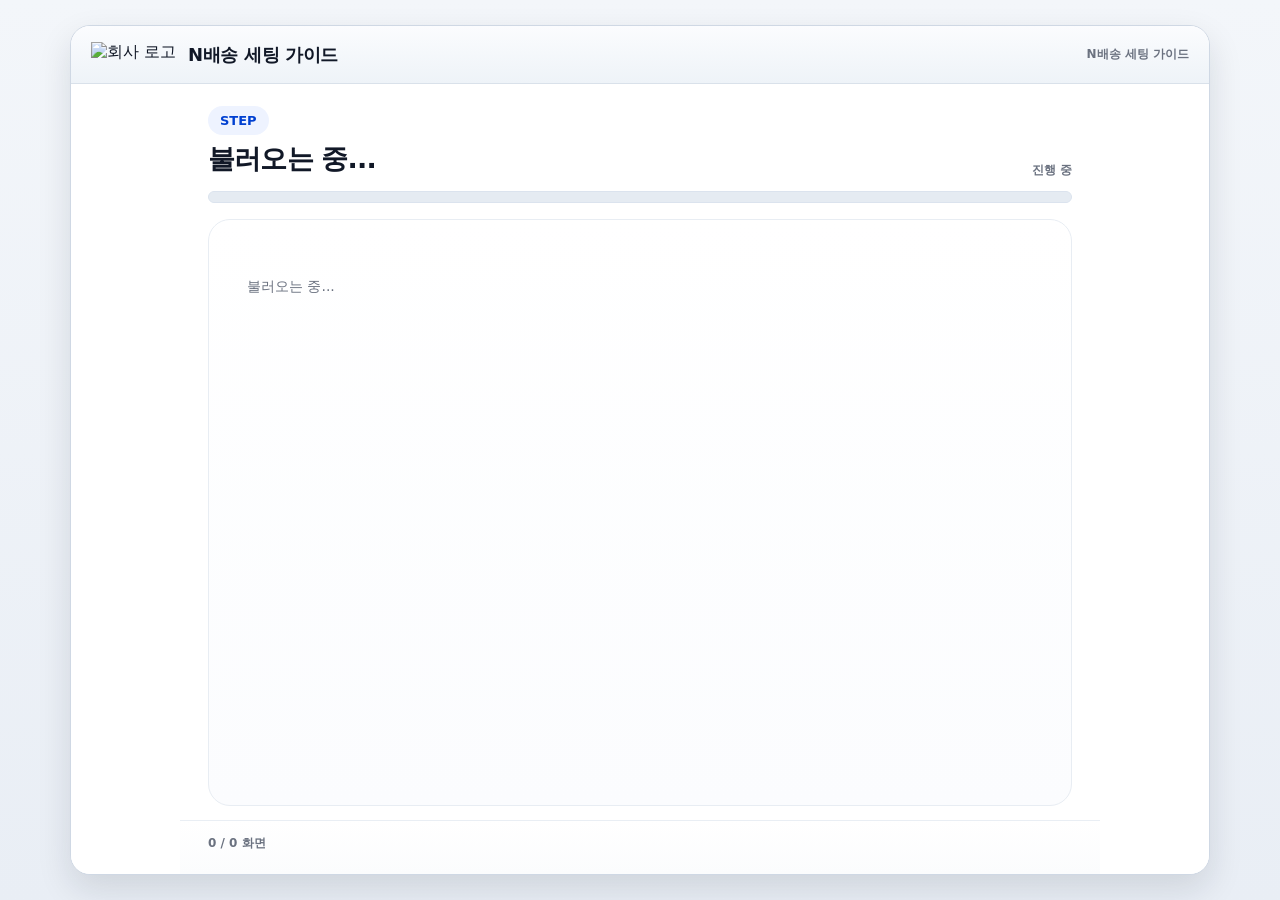
==== commit 7d9cab22: "Update index.html" ====
--- a/index.html
+++ b/index.html
@@ -3,7 +3,7 @@
 <head>
   <meta charset="utf-8" />
   <meta name="viewport" content="width=device-width, initial-scale=1" />
-  <title>N배송 설치 가이드</title>
+  <title>N배송 세팅 가이드</title>
 
   <link rel="stylesheet" as="style" crossorigin
     href="https://cdn.jsdelivr.net/gh/orioncactus/pretendard@v1.3.9/dist/web/variable/pretendardvariable.css" />
@@ -11,7 +11,6 @@
 
   <style>
     :root{
-      --bg:#eef2f7;
       --panel:#ffffff;
       --line:#d9e1ea;
       --text:#111827;
@@ -25,10 +24,11 @@
       --danger-line:#fecdd3;
       --danger-text:#be123c;
       --shadow:0 14px 34px rgba(15,23,42,.12);
-      --titlebar:#f6f8fb;
       --progress-bg:#e5ebf2;
       --progress-fill:#0040d1;
-      --wizard-left:#0f2a78;
+      --card-selected:#eef4ff;
+      --card-border:#cddcff;
+      --soft:#f8fafc;
     }
 
     *{box-sizing:border-box}
@@ -51,15 +51,15 @@
       display:flex;
       align-items:center;
       justify-content:center;
-      padding:20px;
+      padding:12px;
     }
 
     .wizard-window{
-      width:min(1080px, 100%);
-      height:min(760px, calc(100vh - 40px));
+      width:min(1140px, 100%);
+      height:min(850px, calc(100vh - 24px));
       background:var(--panel);
       border:1px solid #cfd8e4;
-      border-radius:18px;
+      border-radius:20px;
       box-shadow:var(--shadow);
       overflow:hidden;
       display:flex;
@@ -104,103 +104,33 @@
       font-size:12px;
       color:var(--muted);
       font-weight:700;
+      margin-left:12px;
       flex:0 0 auto;
-      margin-left:12px;
     }
 
     .window-body{
       flex:1 1 auto;
       min-height:0;
-      display:grid;
-      grid-template-columns:240px minmax(0,1fr);
+      display:flex;
+      justify-content:center;
       background:#fff;
-    }
-
-    .left-rail{
-      background:
-        radial-gradient(circle at 30% 20%, rgba(255,255,255,.14) 0, rgba(255,255,255,0) 140px),
-        linear-gradient(180deg,#14338d 0%, #08225f 100%);
-      border-right:1px solid rgba(255,255,255,.12);
-      position:relative;
       overflow:hidden;
     }
 
-    .left-rail::before,
-    .left-rail::after{
-      content:"";
-      position:absolute;
-      border-radius:999px;
-      border:2px solid rgba(255,255,255,.10);
-    }
-
-    .left-rail::before{
-      width:280px;height:280px;
-      left:-120px;top:120px;
-    }
-
-    .left-rail::after{
-      width:180px;height:180px;
-      left:40px;bottom:-60px;
-    }
-
-    .rail-content{
-      position:relative;
-      z-index:2;
-      height:100%;
-      padding:28px 22px;
-      color:#fff;
-      display:flex;
-      flex-direction:column;
-      justify-content:space-between;
-    }
-
-    .rail-badge{
-      width:62px;height:62px;
-      border-radius:14px;
-      border:1px solid rgba(255,255,255,.24);
-      background:rgba(255,255,255,.08);
-      display:grid;
-      place-items:center;
-      font-size:26px;
-      font-weight:900;
-      box-shadow:inset 0 1px 0 rgba(255,255,255,.15);
-    }
-
-    .rail-title{
-      margin:18px 0 8px;
-      font-size:20px;
-      font-weight:900;
-      line-height:1.25;
-      letter-spacing:-.02em;
-      word-break:keep-all;
-    }
-
-    .rail-desc{
-      margin:0;
-      font-size:13px;
-      line-height:1.7;
-      color:rgba(255,255,255,.84);
-      white-space:pre-line;
-      word-break:keep-all;
-    }
-
-    .rail-footer{
-      font-size:12px;
-      color:rgba(255,255,255,.7);
-      line-height:1.7;
-      white-space:pre-line;
-    }
-
     .right-pane{
+      width:100%;
+      max-width:920px;
+      margin:0 auto;
       min-width:0;
       min-height:0;
       display:flex;
       flex-direction:column;
       background:#fff;
+      overflow:hidden;
     }
 
     .pane-top{
-      padding:24px 28px 0;
+      padding:22px 28px 0;
       flex:0 0 auto;
     }
 
@@ -208,8 +138,8 @@
       display:flex;
       align-items:flex-end;
       justify-content:space-between;
-      gap:16px;
-      margin-bottom:14px;
+      gap:14px;
+      margin-bottom:12px;
     }
 
     .progress-left{
@@ -221,18 +151,18 @@
       display:inline-flex;
       align-items:center;
       gap:8px;
-      padding:8px 12px;
+      padding:7px 12px;
       border-radius:999px;
       background:var(--brand-soft);
       color:var(--brand);
       font-size:13px;
       font-weight:900;
-      margin-bottom:10px;
+      margin-bottom:8px;
     }
 
     .pane-title{
-      margin:0 0 6px;
-      font-size:28px;
+      margin:0 0 4px;
+      font-size:27px;
       line-height:1.2;
       letter-spacing:-.03em;
       font-weight:900;
@@ -276,7 +206,7 @@
     .pane-content{
       flex:1 1 auto;
       min-height:0;
-      padding:22px 28px 18px;
+      padding:16px 28px 14px;
       overflow:hidden;
       display:flex;
       flex-direction:column;
@@ -288,53 +218,37 @@
       border:1px solid #e8edf3;
       border-radius:22px;
       background:linear-gradient(180deg,#ffffff 0%, #fbfcfe 100%);
-      padding:24px;
+      padding:18px;
       overflow:hidden;
       display:flex;
       flex-direction:column;
       justify-content:flex-start;
     }
 
-    .section-label{
-      margin:0 0 12px;
-      font-size:12px;
-      font-weight:900;
-      color:#7b8794;
-      text-transform:uppercase;
-      letter-spacing:.08em;
-    }
-
-    .hero-box{
-      margin-bottom:18px;
-      padding:16px 18px;
-      border-radius:18px;
-      border:1px solid #e4ebf8;
-      background:linear-gradient(180deg,#fcfdff 0%, #f4f7ff 100%);
-      flex:0 0 auto;
-    }
-
-    .hero-text{
-      margin:0;
-      font-size:20px;
-      line-height:1.5;
-      font-weight:900;
-      letter-spacing:-.025em;
-      word-break:keep-all;
-      white-space:pre-line;
-    }
-
     .screen-body{
       min-height:0;
       flex:1 1 auto;
-      overflow:hidden;
+      overflow-y:auto;
+      overflow-x:hidden;
       display:flex;
       flex-direction:column;
-      gap:14px;
+      gap:10px;
+      padding-right:4px;
+      scrollbar-width:thin;
+    }
+
+    .screen-body::-webkit-scrollbar{width:8px}
+    .screen-body::-webkit-scrollbar-thumb{
+      background:#d6deea;
+      border-radius:999px;
+    }
+    .screen-body::-webkit-scrollbar-track{
+      background:transparent;
     }
 
     .screen-title{
       margin:0;
-      font-size:22px;
+      font-size:21px;
       line-height:1.3;
       font-weight:900;
       letter-spacing:-.02em;
@@ -388,8 +302,8 @@
     }
 
     .subnote{
-      padding:14px 16px;
-      border-radius:16px;
+      padding:12px 14px;
+      border-radius:14px;
       background:#f8fbfd;
       border:1px solid var(--line);
       font-size:14px;
@@ -401,8 +315,8 @@
     }
 
     .warn{
-      padding:14px 16px;
-      border-radius:16px;
+      padding:12px 14px;
+      border-radius:14px;
       background:var(--warn-bg);
       border:1px solid var(--warn-line);
       color:var(--warn-text);
@@ -427,7 +341,7 @@
 
     .render-image img{
       width:100%;
-      max-height:220px;
+      max-height:260px;
       object-fit:contain;
       background:#fff;
     }
@@ -449,7 +363,7 @@
     .check-area{
       display:grid;
       grid-template-columns:repeat(2,minmax(0,1fr));
-      gap:12px;
+      gap:10px;
       flex:0 0 auto;
     }
 
@@ -457,7 +371,7 @@
       display:flex;
       gap:10px;
       align-items:flex-start;
-      padding:15px 16px;
+      padding:14px 15px;
       border:1px solid var(--line);
       border-radius:16px;
       background:#fbfcfd;
@@ -549,13 +463,12 @@
     .form-grid{
       display:grid;
       grid-template-columns:repeat(2,minmax(0,1fr));
-      gap:16px;
-      flex:1 1 auto;
-      min-height:0;
+      gap:10px;
+      flex:0 0 auto;
       align-content:start;
     }
 
-    .field{display:flex;flex-direction:column;gap:8px}
+    .field{display:flex;flex-direction:column;gap:6px}
     .field.full{grid-column:1 / -1}
 
     .field label{
@@ -575,7 +488,7 @@
       border:1px solid #dbe3ee;
       border-radius:14px;
       background:#fff;
-      padding:14px;
+      padding:11px 13px;
       outline:none;
       transition:border-color .18s ease, box-shadow .18s ease;
       color:#111827;
@@ -588,11 +501,10 @@
 
     .textarea{
       min-height:120px;
-      max-height:140px;
-      resize:none;
-    }
-
-    .hint{font-size:12px;color:#6b7280;white-space:pre-line}
+      resize:vertical;
+    }
+
+    .hint{font-size:12px;color:#6b7280;white-space:pre-line;line-height:1.55}
     .choice-row{display:flex;gap:10px;flex-wrap:wrap}
     .choice-pill{
       border:1px solid #dbe3ee;
@@ -608,24 +520,86 @@
     }
     .choice-pill input{accent-color:var(--brand)}
 
-    .pack-card{
+    .compact-note{
+      margin-top:-2px;
+      padding:10px 12px;
+      border-radius:12px;
+      background:#f8fafc;
+      border:1px solid #e6edf5;
+      font-size:12px;
+      color:#64748b;
+      line-height:1.55;
+      white-space:pre-line;
+    }
+
+    .pack-select-grid{
       display:grid;
-      grid-template-columns:140px minmax(0,1fr);
-      gap:16px;
-      align-items:start;
-      padding:14px;
-      border:1px solid #e5ebf2;
+      grid-template-columns:repeat(3,minmax(0,1fr));
+      gap:14px;
+      align-items:stretch;
+    }
+
+    .pack-option{
+      border:1px solid #dfe7f1;
       border-radius:18px;
-      background:#fbfcfe;
+      background:#fff;
+      overflow:hidden;
+      cursor:pointer;
+      transition:.18s ease;
+      display:flex;
+      flex-direction:column;
+      box-shadow:0 4px 14px rgba(15,23,42,.04);
+      position:relative;
+      min-height:0;
+    }
+
+    .pack-option:hover{
+      transform:translateY(-1px);
+      box-shadow:0 8px 18px rgba(15,23,42,.06);
+    }
+
+    .pack-option.selected{
+      border-color:var(--card-border);
+      background:var(--card-selected);
+      box-shadow:0 0 0 2px rgba(0,64,209,.08);
+    }
+
+    .pack-option input{
+      position:absolute;
+      opacity:0;
+      pointer-events:none;
+    }
+
+    .pack-thumb-wrap{
+      position:relative;
+      padding:12px 12px 0;
+    }
+
+    .pack-badge{
+      position:absolute;
+      top:18px;
+      right:18px;
+      width:22px;
+      height:22px;
+      border-radius:50%;
+      border:2px solid #c6d2e2;
+      background:#fff;
+      z-index:2;
+    }
+
+    .pack-option.selected .pack-badge{
+      border-color:var(--brand);
+      background:var(--brand);
+      box-shadow:inset 0 0 0 5px #fff;
     }
 
     .pack-thumb{
-      width:140px;height:140px;
+      width:100%;
+      height:190px;
       border-radius:14px;
       overflow:hidden;
       background:#fff;
       border:1px solid #e5e7eb;
-      cursor:pointer;
     }
 
     .pack-thumb img{
@@ -634,36 +608,43 @@
       object-fit:cover;
     }
 
-    .pack-meta h4{margin:0 0 6px;font-size:16px;font-weight:900}
-    .pack-meta p{margin:0;font-size:14px;color:#4b5563;white-space:pre-line}
-
-    .summary-box{
-      margin-top:18px;
-      padding:18px;
-      border:1px solid #dbe5ff;
-      border-radius:20px;
-      background:linear-gradient(180deg,#fbfcff 0%, #f5f8ff 100%);
-    }
-
-    .summary-box h3{margin:0 0 10px;font-size:18px}
-    .summary-list{display:grid;gap:10px}
-
-    .summary-item{
-      display:grid;
-      grid-template-columns:170px minmax(0,1fr);
-      gap:12px;
-      padding:10px 0;
-      border-bottom:1px solid #e6ecfb;
-    }
-
-    .summary-item:last-child{border-bottom:none}
-    .summary-key{font-size:13px;font-weight:900;color:#4b5563}
-    .summary-val{font-size:14px;color:#111827;word-break:break-word;white-space:pre-line}
+    .pack-title{
+      margin:0;
+      padding:12px 12px 14px;
+      text-align:center;
+      font-size:16px;
+      font-weight:900;
+      line-height:1.3;
+      word-break:keep-all;
+    }
+
+    .pack-desc-box{
+      border:1px solid var(--line);
+      background:var(--soft);
+      border-radius:16px;
+      padding:14px 16px;
+    }
+
+    .pack-desc-head{
+      margin:0 0 6px;
+      font-size:14px;
+      font-weight:900;
+      color:#0f172a;
+    }
+
+    .pack-desc-text{
+      margin:0;
+      font-size:14px;
+      line-height:1.65;
+      color:#475569;
+      white-space:pre-line;
+      word-break:keep-all;
+    }
 
     .loading{padding:40px 20px;color:var(--muted);font-size:14px}
     .error{
-      margin-top:12px;
-      padding:16px;
+      margin-top:10px;
+      padding:14px 16px;
       border-radius:16px;
       background:var(--danger-bg);
       border:1px solid var(--danger-line);
@@ -766,36 +747,18 @@
     .faq-item.open .faq-arrow{transform:rotate(180deg)}
     .faq-arrow{transition:transform .2s ease;color:#6b7280}
 
-    .image-modal-panel{width:min(720px,100%);padding:18px}
-    .image-modal-panel img{width:100%;height:auto;border-radius:18px}
-
-    @media (max-width:980px){
-      body{overflow:auto}
-      .app{height:auto;min-height:100vh}
-      .wizard-window{
-        height:auto;
-        min-height:calc(100vh - 40px);
-      }
-      .window-body{
-        grid-template-columns:1fr;
-      }
-      .left-rail{
-        min-height:140px;
-      }
-      .render-image img{max-height:260px}
-    }
-
     @media (max-width:768px){
       .app{padding:10px}
+      .wizard-window{
+        width:100%;
+        height:calc(100vh - 20px);
+      }
       .window-title{font-size:15px}
       .window-sub{display:none}
       .pane-top,.pane-content,.pane-footer{padding-left:18px;padding-right:18px}
       .pane-title{font-size:24px}
-      .hero-text{font-size:18px}
-      .form-grid,.check-area{grid-template-columns:1fr}
-      .pack-card{grid-template-columns:1fr}
-      .pack-thumb{width:100%;height:180px}
-      .summary-item{grid-template-columns:1fr;gap:4px}
+      .form-grid,.check-area,.pack-select-grid{grid-template-columns:1fr}
+      .pack-thumb{height:210px}
       .pane-footer{
         flex-direction:column;
         align-items:stretch;
@@ -810,25 +773,12 @@
       <div class="window-titlebar">
         <div class="titlebar-left">
           <img src="./logo.png" class="top-logo" alt="회사 로고">
-          <div class="window-title" id="windowTitleText">N배송 설치 가이드</div>
+          <div class="window-title" id="windowTitleText">N배송 세팅 가이드</div>
         </div>
-        <div class="window-sub" id="windowSubText">설치 마법사</div>
+        <div class="window-sub" id="windowSubText">N배송 세팅 가이드</div>
       </div>
 
       <div class="window-body">
-        <aside class="left-rail">
-          <div class="rail-content">
-            <div>
-              <div class="rail-badge" id="railBadge">N</div>
-              <h2 class="rail-title" id="railTitle">N배송 설치 가이드</h2>
-              <p class="rail-desc" id="railDesc">안내에 따라 순서대로 진행해주세요.</p>
-            </div>
-            <div class="rail-footer" id="railFooter">
-              현재 화면에 필요한 내용만 보여드릴게요.
-            </div>
-          </div>
-        </aside>
-
         <section class="right-pane">
           <div class="pane-top">
             <div class="progress-row">
@@ -878,19 +828,6 @@
     </div>
   </div>
 
-  <div class="modal" id="imageModal" aria-hidden="true">
-    <div class="modal-backdrop" id="imageBackdrop"></div>
-    <div class="modal-panel image-modal-panel" role="dialog" aria-modal="true" aria-labelledby="imageModalTitle">
-      <div class="modal-head">
-        <div>
-          <h3 class="modal-title" id="imageModalTitle">이미지 보기</h3>
-        </div>
-        <button class="icon-btn" id="imageCloseBtn" type="button" aria-label="닫기">×</button>
-      </div>
-      <img id="imageModalTarget" src="" alt="확대 이미지">
-    </div>
-  </div>
-
   <script>
     const CONFIG = {
       SPREADSHEET_ID: '1JzTyCkZHBMEQiKNqIXLB8KUiVY8Y-33KICB2lwM06GQ',
@@ -902,28 +839,28 @@
         faqs: 'faqs',
         clients: '고객사링크'
       },
-      DEFAULT_SUBTITLE: '원활한 N배송 세팅을 위해 아래 정보를 입력해주세요.',
       PACK_OPTIONS: {
         '기본 포장': {
           title: '기본 포장',
           desc: '제품에 별도 완충 없이 박스 상·하단에 에어캡을 덮어 출고하는 방식입니다.',
-          image: 'https://drive.google.com/file/d/1tITH7c-WsVejDK2F2JsECSvHMcpDnMJt/view?usp=drive_link'
+          image: 'https://drive.google.com/thumbnail?id=1tITH7c-WsVejDK2F2JsECSvHMcpDnMJt&sz=w1200'
         },
         '에어캡 포장': {
           title: '에어캡 포장',
-          desc: '제품을 에어캡으로 완충 포장 후 출고하는 방식입니다.\\n추가 비용이 발생합니다.',
-          image: 'https://drive.google.com/file/d/110e8PsWHq-2XkOYg7bXiONNn_1XpA-ip/view?usp=drive_link'
+          desc: '제품을 에어캡으로 완충 포장 후 출고하는 방식입니다.\n추가 비용이 발생합니다.',
+          image: 'https://drive.google.com/thumbnail?id=110e8PsWHq-2XkOYg7bXiONNn_1XpA-ip&sz=w1200'
         },
         '버블페이퍼 포장': {
           title: '버블페이퍼 포장',
-          desc: '제품을 버블페이퍼로 완충 포장 후 출고하는 방식입니다.\\n추가 비용이 발생합니다.',
-          image: 'https://drive.google.com/file/d/1W2CYbdHLX7Uj2InTm-0HH-CaKnmAOomg/view?usp=drive_link'
+          desc: '제품을 버블페이퍼로 완충 포장 후 출고하는 방식입니다.\n추가 비용이 발생합니다.',
+          image: 'https://drive.google.com/thumbnail?id=1W2CYbdHLX7Uj2InTm-0HH-CaKnmAOomg&sz=w1200'
         }
       }
     };
 
     let DATA = [];
     let PAGES = [];
+    let FAQ_ROWS = [];
     let CLIENT_INFO = null;
     let state = loadState();
     let currentGuidePageIndex = 0;
@@ -935,10 +872,6 @@
 
     const windowTitleText = document.getElementById('windowTitleText');
     const windowSubText = document.getElementById('windowSubText');
-    const railBadge = document.getElementById('railBadge');
-    const railTitle = document.getElementById('railTitle');
-    const railDesc = document.getElementById('railDesc');
-    const railFooter = document.getElementById('railFooter');
 
     const pageChip = document.getElementById('pageChip');
     const wizardTitle = document.getElementById('wizardTitle');
@@ -957,11 +890,6 @@
     const faqModalSub = document.getElementById('faqModalSub');
     const faqList = document.getElementById('faqList');
 
-    const imageModal = document.getElementById('imageModal');
-    const imageBackdrop = document.getElementById('imageBackdrop');
-    const imageCloseBtn = document.getElementById('imageCloseBtn');
-    const imageModalTarget = document.getElementById('imageModalTarget');
-
     google.charts.load('current');
     google.charts.setOnLoadCallback(init);
 
@@ -977,25 +905,22 @@
           querySheet(CONFIG.SHEETS.clients)
         ]);
 
-        if (!clientCode) {
-          throw new Error('고객사 코드가 없습니다. 링크에 ?client=고객사코드 형식이 필요합니다.');
-        }
+        if (!clientCode) throw new Error('고객사 코드가 없습니다. 링크에 ?client=고객사코드 형식이 필요합니다.');
 
         CLIENT_INFO = findClientInfo_(clientRows, clientCode);
         if (!CLIENT_INFO) throw new Error('유효하지 않은 고객사 링크입니다. 고객사코드를 확인해주세요.');
         if (String(CLIENT_INFO['사용여부'] || '').toUpperCase() === 'N') throw new Error('현재 비활성화된 고객사 링크입니다.');
 
         DATA = buildData(stepsRows, contentsRows, checklistRows, faqRows);
+        FAQ_ROWS = faqRows || [];
         PAGES = buildPages(DATA);
 
         const customerName = String(CLIENT_INFO['고객사명'] || '').trim() || '고객사';
-        document.title = `${customerName} | N배송 설치 가이드`;
-        windowTitleText.textContent = `"${customerName}" N배송 설치 가이드`;
-        windowSubText.textContent = '설치 마법사';
-        railTitle.textContent = `"${customerName}" N배송 설치 가이드`;
+        document.title = `${customerName} | N배송 세팅 가이드`;
+        windowTitleText.textContent = `${customerName} N배송 세팅 가이드`;
+        windowSubText.textContent = 'N배송 세팅 가이드';
 
         currentGuidePageIndex = Math.min(state.currentGuidePageIndex ?? 0, Math.max(PAGES.length - 1, 0));
-
         renderRoot();
       } catch (err) {
         renderFatalError(err?.message || String(err));
@@ -1005,14 +930,9 @@
     function bindEvents() {
       faqBackdrop.addEventListener('click', closeFaqModal);
       faqCloseBtn.addEventListener('click', closeFaqModal);
-      imageBackdrop.addEventListener('click', closeImageModal);
-      imageCloseBtn.addEventListener('click', closeImageModal);
 
       document.addEventListener('keydown', e => {
-        if (e.key === 'Escape') {
-          if (faqModal.classList.contains('open')) closeFaqModal();
-          if (imageModal.classList.contains('open')) closeImageModal();
-        }
+        if (e.key === 'Escape' && faqModal.classList.contains('open')) closeFaqModal();
       });
     }
 
@@ -1020,13 +940,9 @@
       const submitted = String(CLIENT_INFO['사전문의제출여부'] || '').trim().toUpperCase() === 'Y';
       const guideOpened = String(CLIENT_INFO['가이드오픈여부'] || '').trim().toUpperCase() === 'Y';
 
-      if (guideOpened) {
-        renderGuideWizard();
-      } else if (submitted) {
-        renderWaitingScreen();
-      } else {
-        renderInquiryWizard();
-      }
+      if (guideOpened) renderGuideWizard();
+      else if (submitted) renderWaitingScreen();
+      else renderInquiryWizard();
     }
 
     function querySheet(sheetName) {
@@ -1133,31 +1049,6 @@
       return clientRows.find(r => String(r['고객사코드'] || '').trim() === String(code || '').trim()) || null;
     }
 
-    function normalizeImageUrl_(url) {
-      const raw = String(url || '').trim();
-      if (!raw) return '';
-      const fileMatch = raw.match(/\/file\/d\/([a-zA-Z0-9_-]+)/);
-      if (fileMatch && fileMatch[1]) {
-        return `https://drive.google.com/thumbnail?id=${encodeURIComponent(fileMatch[1])}&sz=w1600`;
-      }
-      const idMatch = raw.match(/[?&]id=([a-zA-Z0-9_-]+)/);
-      if (idMatch && idMatch[1]) {
-        return `https://drive.google.com/thumbnail?id=${encodeURIComponent(idMatch[1])}&sz=w1600`;
-      }
-      return raw;
-    }
-
-    function openImageModal(src) {
-      if (!src) return;
-      imageModalTarget.src = src;
-      imageModal.classList.add('open');
-    }
-
-    function closeImageModal() {
-      imageModal.classList.remove('open');
-      imageModalTarget.src = '';
-    }
-
     function storageKey() {
       return `poomgo_onboarding_${CONFIG.SPREADSHEET_ID}_${clientCode || 'default'}`;
     }
@@ -1206,32 +1097,30 @@
       for (let i = 0; i < PAGES.length; i++) {
         const page = PAGES[i];
         const step = DATA[page.stepIndex];
-        if (isStepUnlocked(step, page.stepIndex)) {
-          last = i;
-        } else {
-          break;
-        }
+        if (isStepUnlocked(step, page.stepIndex)) last = i;
+        else break;
       }
       return last;
     }
 
-    function setShellTexts({badge, title, desc, stat, percent, footer, railTitleText, railDescText, railFooterText, subText='설치 마법사'}) {
-      pageChip.textContent = badge;
-      wizardTitle.textContent = title;
+    function setShellTexts({badge, title, desc, stat, percent, footer, subText='N배송 세팅 가이드'}) {
+      pageChip.textContent = badge || '';
+      wizardTitle.textContent = title || '';
       wizardDesc.textContent = desc || '';
       progressStat.textContent = stat || '';
       progressBarFill.style.width = `${Math.max(0, Math.min(100, percent || 0))}%`;
       footerPageText.textContent = footer || '';
-      railTitle.textContent = railTitleText || title;
-      railDesc.textContent = railDescText || desc || '';
-      railFooter.textContent = railFooterText || '현재 화면에 필요한 내용만 보여드릴게요.';
       windowSubText.textContent = subText;
+
+      pageChip.classList.toggle('hidden', !badge);
+      wizardTitle.classList.toggle('hidden', !title);
+      wizardDesc.classList.toggle('hidden', !desc);
+      footerPageText.classList.toggle('hidden', !footer);
     }
 
     function renderButtons(leftButtons, rightButtons) {
       footerBtnsLeft.innerHTML = '';
       footerBtnsRight.innerHTML = '';
-
       leftButtons.forEach(btn => footerBtnsLeft.appendChild(makeButton(btn)));
       rightButtons.forEach(btn => footerBtnsRight.appendChild(makeButton(btn)));
     }
@@ -1246,7 +1135,6 @@
         a.textContent = label;
         return a;
       }
-
       const button = document.createElement('button');
       button.type = 'button';
       button.className = `btn ${kind}`;
@@ -1257,33 +1145,24 @@
     }
 
     function renderInquiryWizard() {
-      const totalSteps = 3;
-      const customerName = String(CLIENT_INFO?.['고객사명'] || '').trim() || '고객사';
-
+      const totalSteps = 2;
+      windowTitleText.textContent = '원활한 운영을 위해 아래 양식을 모두 기입하여 제출해주세요.';
+
+      const remain = Math.max(totalSteps - inquiryStep - 1, 0);
       setShellTexts({
-        badge: `사전 문의 ${inquiryStep + 1}/${totalSteps}`,
-        title: 'N배송 사전 문의',
-        desc: '안내에 따라 필요한 정보를 순서대로 입력해주세요.',
-        stat: `현재 ${inquiryStep + 1}/${totalSteps} 단계 · 앞으로 ${Math.max(totalSteps - inquiryStep - 1, 0)}단계 남음`,
+        badge: '',
+        title: '',
+        desc: '',
+        stat: remain === 0 ? '마지막 단계!' : `앞으로 ${remain}단계 남음`,
         percent: ((inquiryStep + 1) / totalSteps) * 100,
-        footer: `${inquiryStep + 1} / ${totalSteps} 화면`,
-        railTitleText: `"${customerName}" N배송 설치 가이드`,
-        railDescText: '사전 문의도 설치 마법사처럼 순서대로 작성하실 수 있어요.',
-        railFooterText: '입력하신 내용은 단계별로 이어서 저장됩니다.',
-        subText: '사전 문의 마법사'
+        footer: '',
+        subText: 'N배송 세팅 가이드'
       });
 
       paneContent.innerHTML = '';
       const card = document.createElement('div');
       card.className = 'screen-card';
-
-      if (inquiryStep === 0) {
-        card.innerHTML = renderInquiryStep1();
-      } else if (inquiryStep === 1) {
-        card.innerHTML = renderInquiryStep2();
-      } else {
-        card.innerHTML = renderInquiryStep3();
-      }
+      card.innerHTML = inquiryStep === 0 ? renderInquiryStep1() : renderInquiryStep2();
 
       paneContent.appendChild(card);
       bindInquiryScreenEvents();
@@ -1301,19 +1180,17 @@
               renderInquiryWizard();
             }
           },
-          inquiryStep < 2
-            ? {
-                label: '다음',
-                kind: 'primary',
-                disabled: inquirySubmitting,
-                onClick: handleInquiryNext
-              }
-            : {
-                label: inquirySubmitting ? '제출 중...' : '제출하기',
-                kind: 'primary',
-                disabled: inquirySubmitting,
-                onClick: submitInquiryWizard
-              }
+          inquiryStep < 1 ? {
+            label: '다음',
+            kind: 'primary',
+            disabled: inquirySubmitting,
+            onClick: handleInquiryNext
+          } : {
+            label: inquirySubmitting ? '제출 중...' : '제출하기',
+            kind: 'primary',
+            disabled: inquirySubmitting,
+            onClick: submitInquiryWizard
+          }
         ],
         [
           {
@@ -1327,11 +1204,6 @@
 
     function renderInquiryStep1() {
       return `
-        <div class="hero-box">
-          <div class="section-label">기본 정보</div>
-          <p class="hero-text">먼저 로그인 계정과 담당자 정보를 입력해주세요.</p>
-        </div>
-
         <div class="screen-body">
           <div class="form-grid">
             <div class="field full">
@@ -1355,8 +1227,41 @@
             </div>
 
             <div class="field">
-              <label for="brandPhone">대표번호 <span class="req">*</span></label>
-              <input class="input" id="brandPhone" type="text" placeholder="대표번호">
+              <label for="brandPhone">브랜드 대표번호 <span class="req">*</span></label>
+              <input class="input" id="brandPhone" type="text" placeholder="브랜드 대표번호">
+            </div>
+
+            <div class="field full">
+              <label for="inboundDate">초도 입고일 <span class="req">*</span></label>
+              <input class="input" id="inboundDate" type="date">
+            </div>
+
+            <div class="field full">
+              <label>초도 입고월 행사 유무 <span class="req">*</span></label>
+              <div class="choice-row">
+                <label class="choice-pill"><input type="radio" name="eventPlan" value="Y"> Y</label>
+                <label class="choice-pill"><input type="radio" name="eventPlan" value="N"> N</label>
+              </div>
+              <div class="compact-note">* 초도 입고 4/1, 4월 중 예정된 행사가 있는 경우 Y를 선택해주세요.</div>
+            </div>
+
+            <div id="eventFields" class="field full hidden">
+              <div class="form-grid" style="padding:0;">
+                <div class="field">
+                  <label for="eventName">행사명 <span class="req">*</span></label>
+                  <input class="input" id="eventName" type="text" placeholder="행사명">
+                </div>
+
+                <div class="field">
+                  <label for="eventDate">행사 일자 <span class="req">*</span></label>
+                  <input class="input" id="eventDate" type="date">
+                </div>
+
+                <div class="field full">
+                  <label for="eventExpectedCount">예상 출고 송장 건 수 <span class="req">*</span></label>
+                  <input class="input" id="eventExpectedCount" type="number" min="0" placeholder="예상 출고 송장 건 수">
+                </div>
+              </div>
             </div>
 
             <div class="field full">
@@ -1374,99 +1279,52 @@
     }
 
     function renderInquiryStep2() {
+      const options = Object.entries(CONFIG.PACK_OPTIONS).map(([value, info]) => `
+        <label class="pack-option" data-pack-option="${escapeAttr(value)}">
+          <input type="radio" name="packTypeCard" value="${escapeAttr(value)}">
+          <div class="pack-thumb-wrap">
+            <span class="pack-badge"></span>
+            <div class="pack-thumb">
+              <img src="${escapeAttr(info.image)}" alt="${escapeAttr(info.title)}">
+            </div>
+          </div>
+          <h4 class="pack-title">${escapeHtml(info.title)}</h4>
+        </label>
+      `).join('');
+
+      const selected = collectInquiryDraft().packType || '';
+      const selectedInfo = CONFIG.PACK_OPTIONS[selected];
+
       return `
-        <div class="hero-box">
-          <div class="section-label">포장 방법</div>
-          <p class="hero-text">운영 예정인 포장 방법을 선택해주세요.</p>
-        </div>
-
         <div class="screen-body">
-          <div class="field">
-            <label for="packType">포장 방법 <span class="req">*</span></label>
-            <select class="select" id="packType">
-              <option value="">선택해주세요</option>
-              <option value="기본 포장">기본 포장</option>
-              <option value="에어캡 포장">에어캡 포장</option>
-              <option value="버블페이퍼 포장">버블페이퍼 포장</option>
-            </select>
-            <div class="hint">포장 방식에 따라 출고 방법과 비용이 달라질 수 있습니다.</div>
+          <div class="pack-select-grid">
+            ${options}
           </div>
 
-          <div id="packPreviewArea" class="hidden"></div>
+          <div class="pack-desc-box" id="packDescBox">
+            <p class="pack-desc-head">${selectedInfo ? escapeHtml(selectedInfo.title) : '포장 방법 설명'}</p>
+            <p class="pack-desc-text">${selectedInfo ? escapeHtml(selectedInfo.desc) : '위 포장 방법 중 하나를 선택하면 설명이 표시됩니다.'}</p>
+          </div>
+
+          <div class="field full">
+            <label>단수 상품(SKU) 운영 유무 <span class="req">*</span></label>
+            <div class="choice-row">
+              <label class="choice-pill"><input type="radio" name="singleShipment" value="Y"> Y</label>
+              <label class="choice-pill"><input type="radio" name="singleShipment" value="N"> N</label>
+            </div>
+          </div>
+
+          <div class="field full">
+            <label for="inquiryText">품고 문의사항</label>
+            <textarea class="textarea" id="inquiryText" placeholder="예: 운영/시스템/반품/포장 관련 문의사항"></textarea>
+          </div>
+
           <div id="inquiryStepError" class="error hidden"></div>
         </div>
       `;
     }
 
-    function renderInquiryStep3() {
-      return `
-        <div class="hero-box">
-          <div class="section-label">운영 정보</div>
-          <p class="hero-text">운영 예정 정보와 문의사항을 입력해주세요.</p>
-        </div>
-
-        <div class="screen-body">
-          <div class="form-grid">
-            <div class="field full">
-              <label>단수 출고 여부 <span class="req">*</span></label>
-              <div class="hint">운영 예정 상품(SKU) 중 상품 자체에 송장을 부착해 출고해야 하는 SKU가 있다면 선택해주세요.</div>
-              <div class="choice-row">
-                <label class="choice-pill"><input type="radio" name="singleShipment" value="Y"> Y</label>
-                <label class="choice-pill"><input type="radio" name="singleShipment" value="N"> N</label>
-              </div>
-            </div>
-
-            <div class="field">
-              <label for="inboundDate">초도 입고 예정일 <span class="req">*</span></label>
-              <input class="input" id="inboundDate" type="date">
-            </div>
-
-            <div class="field">
-              <label>초도 입고 예정 월 행사 여부 <span class="req">*</span></label>
-              <div class="choice-row">
-                <label class="choice-pill"><input type="radio" name="eventPlan" value="Y"> Y</label>
-                <label class="choice-pill"><input type="radio" name="eventPlan" value="N"> N</label>
-              </div>
-            </div>
-
-            <div id="eventFields" class="field full hidden">
-              <div class="form-grid" style="padding:0;">
-                <div class="field">
-                  <label for="eventName">행사명 <span class="req">*</span></label>
-                  <input class="input" id="eventName" type="text" placeholder="행사명">
-                </div>
-                <div class="field">
-                  <label for="eventDate">행사 일자 <span class="req">*</span></label>
-                  <input class="input" id="eventDate" type="date">
-                </div>
-                <div class="field full">
-                  <label for="eventExpectedCount">예상 출고 송장 건 수 <span class="req">*</span></label>
-                  <input class="input" id="eventExpectedCount" type="number" min="0" placeholder="예상 출고 송장 건 수">
-                </div>
-              </div>
-            </div>
-
-            <div class="field full">
-              <label for="inquiryText">문의사항</label>
-              <textarea class="textarea" id="inquiryText" placeholder="예: 운영/시스템/반품/포장 관련 문의사항"></textarea>
-            </div>
-          </div>
-
-          <div id="inquiryStepError" class="error hidden"></div>
-        </div>
-      `;
-    }
-
     function bindInquiryScreenEvents() {
-      const currentPackType = document.getElementById('packType');
-      if (currentPackType) {
-        currentPackType.addEventListener('change', () => {
-          renderPackPreviewInline(currentPackType.value);
-          saveState();
-        });
-        renderPackPreviewInline(currentPackType.value);
-      }
-
       document.querySelectorAll('input[name="eventPlan"]').forEach(el => {
         el.addEventListener('change', () => {
           toggleEventFields();
@@ -1488,45 +1346,56 @@
       document.querySelectorAll('input[name="returnDest"], input[name="singleShipment"], input[name="eventPlan"]').forEach(el => {
         el.addEventListener('change', saveState);
       });
-    }
-
-    function renderPackPreviewInline(value) {
-      const wrap = document.getElementById('packPreviewArea');
-      if (!wrap) return;
-
-      const info = CONFIG.PACK_OPTIONS[value];
-      if (!info) {
-        wrap.classList.add('hidden');
-        wrap.innerHTML = '';
-        return;
-      }
-
-      const src = normalizeImageUrl_(info.image);
-      wrap.innerHTML = `
-        <div class="pack-card">
-          <button class="pack-thumb" type="button" data-src="${escapeAttr(src)}">
-            <img src="${escapeAttr(src)}" alt="${escapeAttr(info.title)}">
-          </button>
-          <div class="pack-meta">
-            <h4>${escapeHtml(info.title)}</h4>
-            <p>${escapeHtml(info.desc).replaceAll('\\n','<br>')}</p>
-          </div>
-        </div>
-      `;
-      wrap.classList.remove('hidden');
-
-      const thumb = wrap.querySelector('.pack-thumb');
-      if (thumb) {
-        thumb.addEventListener('click', () => openImageModal(thumb.getAttribute('data-src')));
-      }
+
+      document.querySelectorAll('[data-pack-option]').forEach(label => {
+        label.addEventListener('click', () => {
+          const value = label.getAttribute('data-pack-option') || '';
+          setPackTypeSelection(value);
+          saveState();
+          updatePackDescription();
+        });
+      });
+
+      updatePackSelectionUI();
+      updatePackDescription();
+    }
+
+    function setPackTypeSelection(value) {
+      document.querySelectorAll('input[name="packTypeCard"]').forEach(input => {
+        input.checked = input.value === value;
+      });
+      state.inquiryDraft = { ...state.inquiryDraft, packType: value };
+      updatePackSelectionUI();
+    }
+
+    function updatePackSelectionUI() {
+      const selected = collectInquiryDraft().packType || '';
+      document.querySelectorAll('[data-pack-option]').forEach(card => {
+        card.classList.toggle('selected', card.getAttribute('data-pack-option') === selected);
+      });
+    }
+
+    function updatePackDescription() {
+      const selected = collectInquiryDraft().packType || '';
+      const box = document.getElementById('packDescBox');
+      if (!box) return;
+
+      const info = CONFIG.PACK_OPTIONS[selected];
+      box.innerHTML = info
+        ? `
+          <p class="pack-desc-head">${escapeHtml(info.title)}</p>
+          <p class="pack-desc-text">${escapeHtml(info.desc)}</p>
+        `
+        : `
+          <p class="pack-desc-head">포장 방법 설명</p>
+          <p class="pack-desc-text">위 포장 방법 중 하나를 선택하면 설명이 표시됩니다.</p>
+        `;
     }
 
     function toggleEventFields() {
       const value = document.querySelector('input[name="eventPlan"]:checked')?.value || '';
       const eventWrap = document.getElementById('eventFields');
-      if (eventWrap) {
-        eventWrap.classList.toggle('hidden', value !== 'Y');
-      }
+      if (eventWrap) eventWrap.classList.toggle('hidden', value !== 'Y');
     }
 
     function collectInquiryDraft() {
@@ -1537,13 +1406,13 @@
         brandAddress: document.getElementById('brandAddress')?.value?.trim?.() || state.inquiryDraft?.brandAddress || '',
         brandPhone: document.getElementById('brandPhone')?.value?.trim?.() || state.inquiryDraft?.brandPhone || '',
         returnDest: document.querySelector('input[name="returnDest"]:checked')?.value || state.inquiryDraft?.returnDest || '',
-        packType: document.getElementById('packType')?.value || state.inquiryDraft?.packType || '',
-        singleShipment: document.querySelector('input[name="singleShipment"]:checked')?.value || state.inquiryDraft?.singleShipment || '',
         inboundDate: document.getElementById('inboundDate')?.value || state.inquiryDraft?.inboundDate || '',
         eventPlan: document.querySelector('input[name="eventPlan"]:checked')?.value || state.inquiryDraft?.eventPlan || '',
         eventName: document.getElementById('eventName')?.value?.trim?.() || state.inquiryDraft?.eventName || '',
         eventDate: document.getElementById('eventDate')?.value || state.inquiryDraft?.eventDate || '',
         eventExpectedCount: document.getElementById('eventExpectedCount')?.value || state.inquiryDraft?.eventExpectedCount || '',
+        packType: document.querySelector('input[name="packTypeCard"]:checked')?.value || state.inquiryDraft?.packType || '',
+        singleShipment: document.querySelector('input[name="singleShipment"]:checked')?.value || state.inquiryDraft?.singleShipment || '',
         inquiryText: document.getElementById('inquiryText')?.value?.trim?.() || state.inquiryDraft?.inquiryText || ''
       };
     }
@@ -1556,7 +1425,6 @@
       if (document.getElementById('managerPhone')) document.getElementById('managerPhone').value = draft.managerPhone || '';
       if (document.getElementById('brandAddress')) document.getElementById('brandAddress').value = draft.brandAddress || '';
       if (document.getElementById('brandPhone')) document.getElementById('brandPhone').value = draft.brandPhone || '';
-      if (document.getElementById('packType')) document.getElementById('packType').value = draft.packType || '';
       if (document.getElementById('inboundDate')) document.getElementById('inboundDate').value = draft.inboundDate || '';
       if (document.getElementById('eventName')) document.getElementById('eventName').value = draft.eventName || '';
       if (document.getElementById('eventDate')) document.getElementById('eventDate').value = draft.eventDate || '';
@@ -1567,23 +1435,22 @@
         const el = document.querySelector(`input[name="returnDest"][value="${CSS.escape(draft.returnDest)}"]`);
         if (el) el.checked = true;
       }
-
       if (draft.singleShipment) {
         const el = document.querySelector(`input[name="singleShipment"][value="${CSS.escape(draft.singleShipment)}"]`);
         if (el) el.checked = true;
       }
-
       if (draft.eventPlan) {
         const el = document.querySelector(`input[name="eventPlan"][value="${CSS.escape(draft.eventPlan)}"]`);
         if (el) el.checked = true;
       }
+      if (draft.packType) {
+        const el = document.querySelector(`input[name="packTypeCard"][value="${CSS.escape(draft.packType)}"]`);
+        if (el) el.checked = true;
+      }
 
       toggleEventFields();
-
-      const currentPackType = document.getElementById('packType');
-      if (currentPackType) {
-        renderPackPreviewInline(currentPackType.value);
-      }
+      updatePackSelectionUI();
+      updatePackDescription();
     }
 
     function showInquiryError(message) {
@@ -1608,23 +1475,20 @@
         if (!draft.managerName) return '담당자명을 입력해주세요.';
         if (!draft.managerPhone) return '연락처를 입력해주세요.';
         if (!draft.brandAddress) return '브랜드 주소를 입력해주세요.';
-        if (!draft.brandPhone) return '대표번호를 입력해주세요.';
-        if (!draft.returnDest) return '반품 회수지를 선택해주세요.';
-      }
-
-      if (stepIndex === 1) {
-        if (!draft.packType) return '포장 방법을 선택해주세요.';
-      }
-
-      if (stepIndex === 2) {
-        if (!draft.singleShipment) return '단수 출고 여부를 선택해주세요.';
-        if (!draft.inboundDate) return '초도 입고 예정일을 입력해주세요.';
-        if (!draft.eventPlan) return '초도 입고 예정 월 행사 여부를 선택해주세요.';
+        if (!draft.brandPhone) return '브랜드 대표번호를 입력해주세요.';
+        if (!draft.inboundDate) return '초도 입고일을 입력해주세요.';
+        if (!draft.eventPlan) return '초도 입고월 행사 유무를 선택해주세요.';
         if (draft.eventPlan === 'Y') {
           if (!draft.eventName) return '행사명을 입력해주세요.';
           if (!draft.eventDate) return '행사 일자를 입력해주세요.';
           if (String(draft.eventExpectedCount || '') === '') return '예상 출고 송장 건 수를 입력해주세요.';
         }
+        if (!draft.returnDest) return '반품 회수지를 선택해주세요.';
+      }
+
+      if (stepIndex === 1) {
+        if (!draft.packType) return '포장 방법을 선택해주세요.';
+        if (!draft.singleShipment) return '단수 상품(SKU) 운영 유무를 선택해주세요.';
       }
 
       return '';
@@ -1640,13 +1504,13 @@
 
       state.inquiryDraft = collectInquiryDraft();
       saveState();
-      inquiryStep = Math.min(2, inquiryStep + 1);
+      inquiryStep = Math.min(1, inquiryStep + 1);
       renderInquiryWizard();
     }
 
     async function submitInquiryWizard() {
       clearInquiryError();
-      const error = validateInquiryStep(2);
+      const error = validateInquiryStep(1);
       if (error) {
         showInquiryError(error);
         return;
@@ -1704,6 +1568,7 @@
 
     function renderWaitingScreen() {
       const customerName = String(CLIENT_INFO?.['고객사명'] || '').trim() || '고객사';
+      windowTitleText.textContent = `${customerName} 사전 문의 접수 완료`;
 
       setShellTexts({
         badge: '접수 완료',
@@ -1712,19 +1577,11 @@
         stat: '확인 중',
         percent: 100,
         footer: '대기 중',
-        railTitleText: `"${customerName}" N배송 설치 가이드`,
-        railDescText: '사전 문의가 정상적으로 접수되었습니다.',
-        railFooterText: '가이드 오픈이 완료되면 메일로 안내드릴게요.',
-        subText: '접수 완료'
+        subText: 'N배송 세팅 가이드'
       });
 
       paneContent.innerHTML = `
         <div class="screen-card">
-          <div class="hero-box">
-            <div class="section-label">접수 완료</div>
-            <p class="hero-text">제출된 내용을 품고에서 확인하고 있어요.</p>
-          </div>
-
           <div class="screen-body" style="justify-content:center;">
             <div class="subnote" style="font-size:16px; line-height:1.8;">
               N배송 세팅 가이드가 오픈되기 전까지 조금만 기다려주세요🙏
@@ -1762,27 +1619,22 @@
       const totalSteps = DATA.length;
       const currentStepNo = page.stepIndex + 1;
       const remainingSteps = Math.max(totalSteps - currentStepNo, 0);
+      const customerName = String(CLIENT_INFO?.['고객사명'] || '').trim() || '고객사';
+
+      windowTitleText.textContent = `${customerName} · ${step.title}`;
 
       setShellTexts({
         badge: `STEP ${currentStepNo}`,
         title: step.title,
         desc: convertEscapedNewlines_(step.desc),
-        stat: `현재 ${currentStepNo}/${totalSteps} 단계 · 앞으로 ${remainingSteps}단계 남음`,
+        stat: remainingSteps === 0 ? '마지막 단계!' : `앞으로 ${remainingSteps}단계 남음`,
         percent: ((currentGuidePageIndex + 1) / totalPages) * 100,
         footer: `${currentGuidePageIndex + 1} / ${totalPages} 화면`,
-        railTitleText: `"${String(CLIENT_INFO?.['고객사명'] || '').trim() || '고객사'}" N배송 설치 가이드`,
-        railDescText: '설치 마법사처럼 한 화면씩 순서대로 진행해주세요.',
-        railFooterText: '잠긴 단계는 품고에서 오픈해드린 뒤 진행하실 수 있어요.',
-        subText: '설치 마법사'
+        subText: 'N배송 세팅 가이드'
       });
 
       paneContent.innerHTML = `
         <div class="screen-card">
-          <div class="hero-box">
-            <div class="section-label">이번 단계에서 할 일</div>
-            <p class="hero-text">${convertEscapedNewlines_(step.leadHtml || '현재 화면 안내를 확인해주세요.')}</p>
-          </div>
-
           <div class="screen-body">
             ${renderGuideScreen(page.item)}
             ${renderChecklist(step)}
@@ -1829,36 +1681,20 @@
 
     function renderGuideScreen(item) {
       const title = `<h3 class="screen-title">${escapeHtml(item.title || '')}</h3>`;
-
-      const body = item.bodyHtml
-        ? `<div class="detail-body">${wrapTables(convertEscapedNewlines_(item.bodyHtml))}</div>`
-        : '';
-
-      const note = item.noteHtml
-        ? `<div class="subnote">${convertEscapedNewlines_(item.noteHtml)}</div>`
-        : '';
-
-      const warn = item.warnHtml
-        ? `<div class="warn"><strong>주의</strong>${convertEscapedNewlines_(item.warnHtml)}</div>`
-        : '';
-
-      const imageUrl = normalizeImageUrl_(item.imageUrl);
+      const body = item.bodyHtml ? `<div class="detail-body">${wrapTables(convertEscapedNewlines_(item.bodyHtml))}</div>` : '';
+      const note = item.noteHtml ? `<div class="subnote">${convertEscapedNewlines_(item.noteHtml)}</div>` : '';
+      const warn = item.warnHtml ? `<div class="warn"><strong>주의</strong>${convertEscapedNewlines_(item.warnHtml)}</div>` : '';
+      const imageUrl = String(item.imageUrl || '').trim();
       const image = imageUrl
         ? `<div class="render-image">
-             <img src="${escapeAttr(imageUrl)}" alt="${escapeAttr(item.title || '')}" data-zoom-src="${escapeAttr(imageUrl)}" style="cursor:pointer;">
-             ${item.imageCaption
-               ? `<div class="render-caption">${escapeHtml(item.imageCaption).replaceAll('\\n','\n')}</div>`
-               : ''}
+             <img src="${escapeAttr(imageUrl)}" alt="${escapeAttr(item.title || '')}">
+             ${item.imageCaption ? `<div class="render-caption">${escapeHtml(item.imageCaption).replaceAll('\\n','\n')}</div>` : ''}
            </div>`
         : '';
-
       const button = item.linkUrl
         ? `<div class="screen-button">
-             <a class="btn primary"
-                href="${escapeAttr(item.linkUrl)}"
-                target="_blank"
-                rel="noopener noreferrer">
-                ${escapeHtml(item.linkText || '바로가기')}
+             <a class="btn primary" href="${escapeAttr(item.linkUrl)}" target="_blank" rel="noopener noreferrer">
+               ${escapeHtml(item.linkText || '바로가기')}
              </a>
            </div>`
         : '';
@@ -1874,25 +1710,15 @@
         `;
       }
 
-      return `
-        ${title}
-        ${body}
-        ${image}
-        ${note}
-        ${warn}
-        ${button}
-      `;
+      return `${title}${body}${image}${note}${warn}${button}`;
     }
 
     function renderChecklist(step) {
       const checks = getChecks(step.id);
-      if (!step.checks.length) {
-        return '<div class="subnote">등록된 체크리스트가 없습니다.</div>';
-      }
+      if (!step.checks.length) return '<div class="subnote">등록된 체크리스트가 없습니다.</div>';
 
       return `
         <div>
-          <div class="section-label" style="margin-top:6px;">이 단계 체크리스트</div>
           <div class="check-area">
             ${step.checks.map((label, i) => `
               <label class="check-row">
@@ -1906,10 +1732,6 @@
     }
 
     function bindGuideScreenEvents() {
-      paneContent.querySelectorAll('[data-zoom-src]').forEach(img => {
-        img.addEventListener('click', () => openImageModal(img.getAttribute('data-zoom-src')));
-      });
-
       const step = getCurrentStep();
       if (!step) return;
 
@@ -1921,6 +1743,22 @@
           saveState();
         });
       });
+    }
+
+    function getInquiryFaqs() {
+      const stepKey = `inquiry${inquiryStep + 1}`;
+      const currentStepFaqs = FAQ_ROWS
+        .filter(r => String(r['단계ID'] || '').trim().toLowerCase() === stepKey)
+        .sort((a, b) => Number(a['FAQ순서'] || 0) - Number(b['FAQ순서'] || 0));
+
+      const commonFaqs = FAQ_ROWS
+        .filter(r => String(r['단계ID'] || '').trim().toLowerCase() === 'inquiry')
+        .sort((a, b) => Number(a['FAQ순서'] || 0) - Number(b['FAQ순서'] || 0));
+
+      return [...currentStepFaqs, ...commonFaqs].map(r => ({
+        q: r['질문'] || '',
+        aHtml: r['답변HTML'] || ''
+      }));
     }
 
     function convertEscapedNewlines_(text) {
@@ -1946,18 +1784,28 @@
     }
 
     function openInquiryHelp() {
+      const faqs = getInquiryFaqs();
       faqModalTitle.textContent = '사전 문의 도움말';
-      faqModalSub.textContent = '입력 전 자주 확인하시는 항목을 정리했습니다.';
-      faqList.innerHTML = `
-        <div class="faq-item open">
-          <button class="faq-q" type="button"><span>로그인 이메일은 어떤 주소로 입력하나요?</span><span class="faq-arrow">⌄</span></button>
-          <div class="faq-a">품고 나우에 로그인 계정으로 사용할 이메일을 입력해주세요.</div>
-        </div>
-        <div class="faq-item">
-          <button class="faq-q" type="button"><span>행사가 없는 경우에는 어떻게 하나요?</span><span class="faq-arrow">⌄</span></button>
-          <div class="faq-a">행사 예정 여부를 N으로 선택하시면 추가 입력 없이 진행하실 수 있습니다.</div>
-        </div>
-      `;
+      faqModalSub.textContent = '사전 문의 단계에서 자주 확인하는 항목입니다.';
+      faqList.innerHTML = '';
+
+      if (!faqs.length) {
+        faqList.innerHTML = '<div class="subnote">등록된 FAQ가 없습니다.</div>';
+      } else {
+        faqs.forEach((faq, idx) => {
+          const item = document.createElement('div');
+          item.className = 'faq-item' + (idx === 0 ? ' open' : '');
+          item.innerHTML = `
+            <button class="faq-q" type="button">
+              <span>${escapeHtml(faq.q)}</span>
+              <span class="faq-arrow">⌄</span>
+            </button>
+            <div class="faq-a">${convertEscapedNewlines_(faq.aHtml)}</div>
+          `;
+          faqList.appendChild(item);
+        });
+      }
+
       bindFaqToggle();
       faqModal.classList.add('open');
     }
@@ -2024,10 +1872,7 @@
         stat: '확인 필요',
         percent: 0,
         footer: '',
-        railTitleText: 'N배송 설치 가이드',
-        railDescText: '시트 연결 상태를 확인해주세요.',
-        railFooterText: '오류 내용을 확인한 뒤 다시 시도해주세요.',
-        subText: '오류'
+        subText: 'N배송 세팅 가이드'
       });
 
       paneContent.innerHTML = `
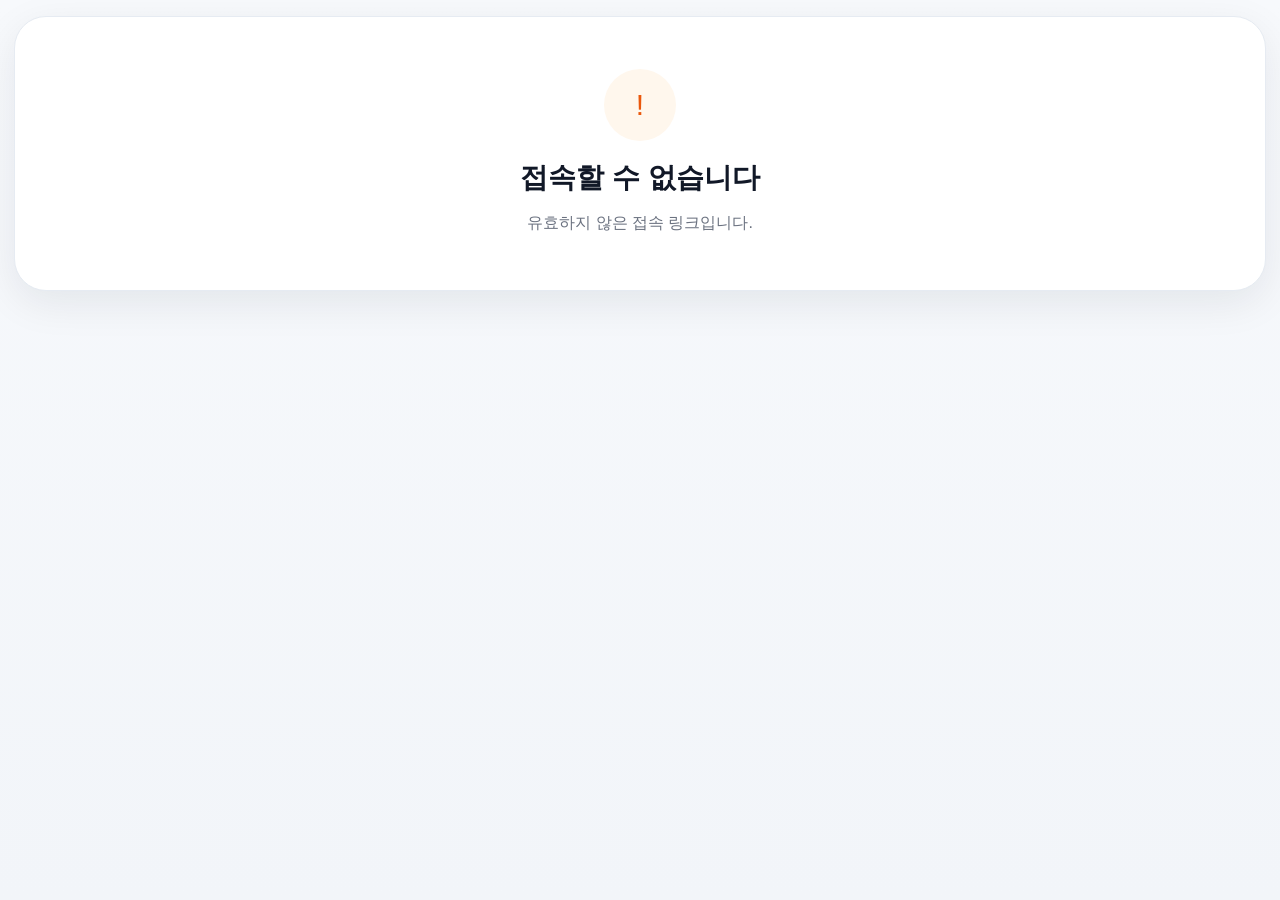
==== commit 9b65402c: "Update index.html" ====
--- a/index.html
+++ b/index.html
@@ -1,1900 +1,36 @@
-<!doctype html>
+<!DOCTYPE html>
 <html lang="ko">
 <head>
-  <meta charset="utf-8" />
-  <meta name="viewport" content="width=device-width, initial-scale=1" />
+  <meta charset="UTF-8" />
+  <meta name="viewport" content="width=device-width, initial-scale=1.0" />
   <title>N배송 세팅 가이드</title>
-
-  <link rel="stylesheet" as="style" crossorigin
-    href="https://cdn.jsdelivr.net/gh/orioncactus/pretendard@v1.3.9/dist/web/variable/pretendardvariable.css" />
-  <script src="https://www.gstatic.com/charts/loader.js"></script>
-
-  <style>
-    :root{
-      --panel:#ffffff;
-      --line:#d9e1ea;
-      --text:#111827;
-      --muted:#6b7280;
-      --brand:#0040d1;
-      --brand-soft:#eef3ff;
-      --warn-bg:#fff7ed;
-      --warn-line:#fed7aa;
-      --warn-text:#9a3412;
-      --danger-bg:#fff1f2;
-      --danger-line:#fecdd3;
-      --danger-text:#be123c;
-      --shadow:0 14px 34px rgba(15,23,42,.12);
-      --progress-bg:#e5ebf2;
-      --progress-fill:#0040d1;
-      --card-selected:#eef4ff;
-      --card-border:#cddcff;
-      --soft:#f8fafc;
-    }
-
-    *{box-sizing:border-box}
-    html,body{margin:0;padding:0;height:100%}
-    body{
-      font-family:"Pretendard Variable","Pretendard",system-ui,sans-serif;
-      background:linear-gradient(180deg,#f3f6fa 0%, #e9eef5 100%);
-      color:var(--text);
-      overflow:hidden;
-    }
-
-    button,input,select,textarea{font:inherit}
-    img{max-width:100%;display:block}
-    a{text-decoration:none}
-    .hidden{display:none !important}
-
-    .app{
-      width:100%;
-      height:100vh;
-      display:flex;
-      align-items:center;
-      justify-content:center;
-      padding:12px;
-    }
-
-    .wizard-window{
-      width:min(1140px, 100%);
-      height:min(850px, calc(100vh - 24px));
-      background:var(--panel);
-      border:1px solid #cfd8e4;
-      border-radius:20px;
-      box-shadow:var(--shadow);
-      overflow:hidden;
-      display:flex;
-      flex-direction:column;
-    }
-
-    .window-titlebar{
-      height:58px;
-      background:linear-gradient(180deg,#fbfcfe 0%, #eef3f8 100%);
-      border-bottom:1px solid var(--line);
-      display:flex;
-      align-items:center;
-      justify-content:space-between;
-      padding:0 20px;
-      flex:0 0 58px;
-    }
-
-    .titlebar-left{
-      display:flex;
-      align-items:center;
-      gap:12px;
-      min-width:0;
-    }
-
-    .top-logo{
-      height:26px;
-      width:auto;
-      object-fit:contain;
-      flex:0 0 auto;
-    }
-
-    .window-title{
-      font-size:18px;
-      font-weight:900;
-      letter-spacing:-.02em;
-      white-space:nowrap;
-      overflow:hidden;
-      text-overflow:ellipsis;
-    }
-
-    .window-sub{
-      font-size:12px;
-      color:var(--muted);
-      font-weight:700;
-      margin-left:12px;
-      flex:0 0 auto;
-    }
-
-    .window-body{
-      flex:1 1 auto;
-      min-height:0;
-      display:flex;
-      justify-content:center;
-      background:#fff;
-      overflow:hidden;
-    }
-
-    .right-pane{
-      width:100%;
-      max-width:920px;
-      margin:0 auto;
-      min-width:0;
-      min-height:0;
-      display:flex;
-      flex-direction:column;
-      background:#fff;
-      overflow:hidden;
-    }
-
-    .pane-top{
-      padding:22px 28px 0;
-      flex:0 0 auto;
-    }
-
-    .progress-row{
-      display:flex;
-      align-items:flex-end;
-      justify-content:space-between;
-      gap:14px;
-      margin-bottom:12px;
-    }
-
-    .progress-left{
-      min-width:0;
-      flex:1;
-    }
-
-    .step-chip{
-      display:inline-flex;
-      align-items:center;
-      gap:8px;
-      padding:7px 12px;
-      border-radius:999px;
-      background:var(--brand-soft);
-      color:var(--brand);
-      font-size:13px;
-      font-weight:900;
-      margin-bottom:8px;
-    }
-
-    .pane-title{
-      margin:0 0 4px;
-      font-size:27px;
-      line-height:1.2;
-      letter-spacing:-.03em;
-      font-weight:900;
-      word-break:keep-all;
-    }
-
-    .pane-desc{
-      margin:0;
-      color:var(--muted);
-      font-size:14px;
-      white-space:pre-line;
-      word-break:keep-all;
-    }
-
-    .progress-right{
-      text-align:right;
-      font-size:12px;
-      color:var(--muted);
-      font-weight:800;
-      white-space:pre-line;
-      flex:0 0 auto;
-    }
-
-    .progress-track{
-      width:100%;
-      height:12px;
-      border-radius:999px;
-      background:var(--progress-bg);
-      overflow:hidden;
-      border:1px solid #dbe3ee;
-    }
-
-    .progress-fill{
-      height:100%;
-      width:0%;
-      border-radius:999px;
-      background:linear-gradient(90deg,#0040d1 0%, #2d6cff 100%);
-      transition:width .2s ease;
-    }
-
-    .pane-content{
-      flex:1 1 auto;
-      min-height:0;
-      padding:16px 28px 14px;
-      overflow:hidden;
-      display:flex;
-      flex-direction:column;
-    }
-
-    .screen-card{
-      flex:1 1 auto;
-      min-height:0;
-      border:1px solid #e8edf3;
-      border-radius:22px;
-      background:linear-gradient(180deg,#ffffff 0%, #fbfcfe 100%);
-      padding:18px;
-      overflow:hidden;
-      display:flex;
-      flex-direction:column;
-      justify-content:flex-start;
-    }
-
-    .screen-body{
-      min-height:0;
-      flex:1 1 auto;
-      overflow-y:auto;
-      overflow-x:hidden;
-      display:flex;
-      flex-direction:column;
-      gap:10px;
-      padding-right:4px;
-      scrollbar-width:thin;
-    }
-
-    .screen-body::-webkit-scrollbar{width:8px}
-    .screen-body::-webkit-scrollbar-thumb{
-      background:#d6deea;
-      border-radius:999px;
-    }
-    .screen-body::-webkit-scrollbar-track{
-      background:transparent;
-    }
-
-    .screen-title{
-      margin:0;
-      font-size:21px;
-      line-height:1.3;
-      font-weight:900;
-      letter-spacing:-.02em;
-      word-break:keep-all;
-      flex:0 0 auto;
-    }
-
-    .detail-body{
-      margin:0;
-      font-size:15px;
-      color:#374151;
-      word-break:break-word;
-      overflow-wrap:anywhere;
-      white-space:pre-line;
-      flex:0 0 auto;
-    }
-
-    .detail-body p{margin:0 0 10px}
-    .detail-body p:last-child{margin-bottom:0}
-
-    .detail-body table{
-      width:100%;
-      min-width:560px;
-      border-collapse:collapse;
-      background:#fff;
-    }
-
-    .detail-body th,.detail-body td{
-      padding:12px 14px;
-      border-bottom:1px solid var(--line);
-      text-align:left;
-      vertical-align:top;
-      font-size:14px;
-      word-break:break-word;
-    }
-
-    .detail-body th{
-      background:#f8fafc;
-      font-size:13px;
-      font-weight:800;
-      color:#374151;
-    }
-
-    .table-wrap{
-      width:100%;
-      overflow-x:auto;
-      margin-top:12px;
-      border:1px solid var(--line);
-      border-radius:16px;
-      flex:0 0 auto;
-    }
-
-    .subnote{
-      padding:12px 14px;
-      border-radius:14px;
-      background:#f8fbfd;
-      border:1px solid var(--line);
-      font-size:14px;
-      color:#374151;
-      white-space:pre-line;
-      word-break:break-word;
-      overflow-wrap:anywhere;
-      flex:0 0 auto;
-    }
-
-    .warn{
-      padding:12px 14px;
-      border-radius:14px;
-      background:var(--warn-bg);
-      border:1px solid var(--warn-line);
-      color:var(--warn-text);
-      font-size:14px;
-      white-space:pre-line;
-      flex:0 0 auto;
-    }
-
-    .warn strong{
-      display:block;
-      margin-bottom:6px;
-      font-size:13px;
-    }
-
-    .render-image{
-      border:1px solid var(--line);
-      border-radius:18px;
-      overflow:hidden;
-      background:#fff;
-      flex:0 0 auto;
-    }
-
-    .render-image img{
-      width:100%;
-      max-height:260px;
-      object-fit:contain;
-      background:#fff;
-    }
-
-    .render-caption{
-      padding:12px 14px;
-      border-top:1px solid var(--line);
-      font-size:13px;
-      color:var(--muted);
-      white-space:pre-line;
-    }
-
-    .screen-button{
-      margin-top:auto;
-      padding-top:8px;
-      flex:0 0 auto;
-    }
-
-    .check-area{
-      display:grid;
-      grid-template-columns:repeat(2,minmax(0,1fr));
-      gap:10px;
-      flex:0 0 auto;
-    }
-
-    .check-row{
-      display:flex;
-      gap:10px;
-      align-items:flex-start;
-      padding:14px 15px;
-      border:1px solid var(--line);
-      border-radius:16px;
-      background:#fbfcfd;
-      min-width:0;
-    }
-
-    .check-row input{
-      width:18px;height:18px;
-      margin-top:2px;
-      accent-color:var(--brand);
-      flex:0 0 auto;
-    }
-
-    .check-row span{
-      font-size:14px;
-      font-weight:700;
-      word-break:break-word;
-      white-space:pre-line;
-    }
-
-    .btn{
-      border:none;
-      padding:12px 16px;
-      border-radius:14px;
-      font-weight:800;
-      cursor:pointer;
-      text-decoration:none;
-      display:inline-flex;
-      align-items:center;
-      justify-content:center;
-      transition:all .18s ease;
-    }
-
-    .btn:hover{transform:translateY(-1px)}
-    .btn.secondary{
-      background:#fff;
-      border:1px solid var(--line);
-      color:#111827;
-      box-shadow:0 6px 18px rgba(15,23,42,.05);
-    }
-    .btn.primary{
-      background:var(--brand);
-      color:#fff;
-      box-shadow:0 10px 20px rgba(0,64,209,.18);
-    }
-    .btn:disabled{
-      opacity:.45;
-      cursor:not-allowed;
-      transform:none;
-    }
-
-    .pane-footer{
-      flex:0 0 auto;
-      border-top:1px solid #e9eef4;
-      padding:14px 28px;
-      display:flex;
-      justify-content:space-between;
-      align-items:flex-end;
-      gap:16px;
-      background:linear-gradient(180deg,#ffffff 0%, #fbfcfd 100%);
-    }
-
-    .footer-left{
-      display:flex;
-      flex-direction:column;
-      gap:8px;
-      min-width:0;
-    }
-
-    .footer-page{
-      font-size:12px;
-      color:var(--muted);
-      font-weight:800;
-    }
-
-    .footer-btns{
-      display:flex;
-      gap:10px;
-      flex-wrap:wrap;
-    }
-
-    .footer-right{
-      display:flex;
-      align-items:center;
-      gap:10px;
-      flex:0 0 auto;
-    }
-
-    .form-grid{
-      display:grid;
-      grid-template-columns:repeat(2,minmax(0,1fr));
-      gap:10px;
-      flex:0 0 auto;
-      align-content:start;
-    }
-
-    .field{display:flex;flex-direction:column;gap:6px}
-    .field.full{grid-column:1 / -1}
-
-    .field label{
-      font-size:14px;
-      font-weight:800;
-      color:#1f2937;
-      display:flex;
-      align-items:center;
-      gap:4px;
-      white-space:normal;
-    }
-
-    .req{color:#dc2626}
-
-    .input,.select,.textarea{
-      width:100%;
-      border:1px solid #dbe3ee;
-      border-radius:14px;
-      background:#fff;
-      padding:11px 13px;
-      outline:none;
-      transition:border-color .18s ease, box-shadow .18s ease;
-      color:#111827;
-    }
-
-    .input:focus,.select:focus,.textarea:focus{
-      border-color:#b5c9ff;
-      box-shadow:0 0 0 4px rgba(0,64,209,.08);
-    }
-
-    .textarea{
-      min-height:120px;
-      resize:vertical;
-    }
-
-    .hint{font-size:12px;color:#6b7280;white-space:pre-line;line-height:1.55}
-    .choice-row{display:flex;gap:10px;flex-wrap:wrap}
-    .choice-pill{
-      border:1px solid #dbe3ee;
-      background:#fff;
-      border-radius:999px;
-      padding:10px 14px;
-      display:inline-flex;
-      align-items:center;
-      gap:8px;
-      cursor:pointer;
-      font-weight:700;
-      color:#374151;
-    }
-    .choice-pill input{accent-color:var(--brand)}
-
-    .compact-note{
-      margin-top:-2px;
-      padding:10px 12px;
-      border-radius:12px;
-      background:#f8fafc;
-      border:1px solid #e6edf5;
-      font-size:12px;
-      color:#64748b;
-      line-height:1.55;
-      white-space:pre-line;
-    }
-
-    .pack-select-grid{
-      display:grid;
-      grid-template-columns:repeat(3,minmax(0,1fr));
-      gap:14px;
-      align-items:stretch;
-    }
-
-    .pack-option{
-      border:1px solid #dfe7f1;
-      border-radius:18px;
-      background:#fff;
-      overflow:hidden;
-      cursor:pointer;
-      transition:.18s ease;
-      display:flex;
-      flex-direction:column;
-      box-shadow:0 4px 14px rgba(15,23,42,.04);
-      position:relative;
-      min-height:0;
-    }
-
-    .pack-option:hover{
-      transform:translateY(-1px);
-      box-shadow:0 8px 18px rgba(15,23,42,.06);
-    }
-
-    .pack-option.selected{
-      border-color:var(--card-border);
-      background:var(--card-selected);
-      box-shadow:0 0 0 2px rgba(0,64,209,.08);
-    }
-
-    .pack-option input{
-      position:absolute;
-      opacity:0;
-      pointer-events:none;
-    }
-
-    .pack-thumb-wrap{
-      position:relative;
-      padding:12px 12px 0;
-    }
-
-    .pack-badge{
-      position:absolute;
-      top:18px;
-      right:18px;
-      width:22px;
-      height:22px;
-      border-radius:50%;
-      border:2px solid #c6d2e2;
-      background:#fff;
-      z-index:2;
-    }
-
-    .pack-option.selected .pack-badge{
-      border-color:var(--brand);
-      background:var(--brand);
-      box-shadow:inset 0 0 0 5px #fff;
-    }
-
-    .pack-thumb{
-      width:100%;
-      height:190px;
-      border-radius:14px;
-      overflow:hidden;
-      background:#fff;
-      border:1px solid #e5e7eb;
-    }
-
-    .pack-thumb img{
-      width:100%;
-      height:100%;
-      object-fit:cover;
-    }
-
-    .pack-title{
-      margin:0;
-      padding:12px 12px 14px;
-      text-align:center;
-      font-size:16px;
-      font-weight:900;
-      line-height:1.3;
-      word-break:keep-all;
-    }
-
-    .pack-desc-box{
-      border:1px solid var(--line);
-      background:var(--soft);
-      border-radius:16px;
-      padding:14px 16px;
-    }
-
-    .pack-desc-head{
-      margin:0 0 6px;
-      font-size:14px;
-      font-weight:900;
-      color:#0f172a;
-    }
-
-    .pack-desc-text{
-      margin:0;
-      font-size:14px;
-      line-height:1.65;
-      color:#475569;
-      white-space:pre-line;
-      word-break:keep-all;
-    }
-
-    .loading{padding:40px 20px;color:var(--muted);font-size:14px}
-    .error{
-      margin-top:10px;
-      padding:14px 16px;
-      border-radius:16px;
-      background:var(--danger-bg);
-      border:1px solid var(--danger-line);
-      color:var(--danger-text);
-      font-size:14px;
-      white-space:pre-line;
-    }
-    .empty{color:var(--muted);font-size:14px}
-
-    .modal{
-      position:fixed;
-      inset:0;
-      display:none;
-      align-items:center;
-      justify-content:center;
-      padding:20px;
-      z-index:1000;
-    }
-
-    .modal.open{display:flex}
-
-    .modal-backdrop{
-      position:absolute;
-      inset:0;
-      background:rgba(15,23,42,.48);
-      backdrop-filter:blur(2px);
-    }
-
-    .modal-panel{
-      position:relative;
-      width:min(760px, 100%);
-      max-height:85vh;
-      overflow:auto;
-      background:#fff;
-      border-radius:26px;
-      border:1px solid var(--line);
-      box-shadow:0 24px 60px rgba(15,23,42,.20);
-      padding:24px;
-    }
-
-    .modal-head{
-      display:flex;
-      justify-content:space-between;
-      align-items:flex-start;
-      gap:12px;
-      margin-bottom:18px;
-    }
-
-    .modal-title{
-      margin:0;
-      font-size:24px;
-      line-height:1.2;
-      letter-spacing:-.03em;
-    }
-
-    .modal-sub{
-      margin:8px 0 0;
-      color:var(--muted);
-      font-size:14px;
-      white-space:pre-line;
-    }
-
-    .icon-btn{
-      border:none;
-      background:#f3f4f6;
-      width:40px;height:40px;
-      border-radius:12px;
-      cursor:pointer;
-      font-size:20px;
-      line-height:1;
-    }
-
-    .faq-list{display:flex;flex-direction:column;gap:10px}
-    .faq-item{border:1px solid var(--line);border-radius:16px;overflow:hidden;background:#fff}
-    .faq-q{
-      width:100%;
-      border:none;
-      background:#fff;
-      padding:16px;
-      text-align:left;
-      display:flex;
-      justify-content:space-between;
-      align-items:center;
-      gap:12px;
-      cursor:pointer;
-      font-weight:800;
-      font-size:15px;
-    }
-
-    .faq-a{
-      display:none;
-      padding:0 16px 16px;
-      color:#374151;
-      font-size:14px;
-      white-space:pre-line;
-      word-break:break-word;
-    }
-
-    .faq-item.open .faq-a{display:block}
-    .faq-item.open .faq-arrow{transform:rotate(180deg)}
-    .faq-arrow{transition:transform .2s ease;color:#6b7280}
-
-    @media (max-width:768px){
-      .app{padding:10px}
-      .wizard-window{
-        width:100%;
-        height:calc(100vh - 20px);
-      }
-      .window-title{font-size:15px}
-      .window-sub{display:none}
-      .pane-top,.pane-content,.pane-footer{padding-left:18px;padding-right:18px}
-      .pane-title{font-size:24px}
-      .form-grid,.check-area,.pack-select-grid{grid-template-columns:1fr}
-      .pack-thumb{height:210px}
-      .pane-footer{
-        flex-direction:column;
-        align-items:stretch;
-      }
-      .footer-right{justify-content:flex-end}
-    }
-  </style>
+  <link rel="stylesheet" href="./style.css" />
 </head>
 <body>
-  <div class="app">
-    <div class="wizard-window">
-      <div class="window-titlebar">
-        <div class="titlebar-left">
-          <img src="./logo.png" class="top-logo" alt="회사 로고">
-          <div class="window-title" id="windowTitleText">N배송 세팅 가이드</div>
-        </div>
-        <div class="window-sub" id="windowSubText">N배송 세팅 가이드</div>
+  <div id="app" class="app">
+    <div class="loading-wrap">
+      <div class="spinner"></div>
+      <p>불러오는 중입니다...</p>
+    </div>
+  </div>
+
+  <div id="summaryModal" class="modal hidden">
+    <div class="modal-backdrop"></div>
+    <div class="modal-panel">
+      <div class="modal-head">
+        <h3>입력 내용 확인</h3>
+        <button id="closeSummaryBtn" class="icon-btn" type="button" aria-label="닫기">✕</button>
       </div>
-
-      <div class="window-body">
-        <section class="right-pane">
-          <div class="pane-top">
-            <div class="progress-row">
-              <div class="progress-left">
-                <div class="step-chip" id="pageChip">STEP</div>
-                <h1 class="pane-title" id="wizardTitle">불러오는 중...</h1>
-                <p class="pane-desc" id="wizardDesc"></p>
-              </div>
-              <div class="progress-right" id="progressStat">진행 중</div>
-            </div>
-
-            <div class="progress-track">
-              <div class="progress-fill" id="progressBarFill"></div>
-            </div>
-          </div>
-
-          <div class="pane-content" id="paneContent">
-            <div class="screen-card">
-              <div class="loading">불러오는 중...</div>
-            </div>
-          </div>
-
-          <div class="pane-footer">
-            <div class="footer-left">
-              <div class="footer-page" id="footerPageText">0 / 0 화면</div>
-              <div class="footer-btns" id="footerBtnsLeft"></div>
-            </div>
-
-            <div class="footer-right" id="footerBtnsRight"></div>
-          </div>
-        </section>
+      <div id="summaryContent" class="summary-content"></div>
+      <div class="modal-actions">
+        <button id="editBtn" class="btn btn-light" type="button">수정하기</button>
+        <button id="confirmSubmitBtn" class="btn btn-primary" type="button">제출하기</button>
       </div>
     </div>
   </div>
 
-  <div class="modal" id="faqModal" aria-hidden="true">
-    <div class="modal-backdrop" id="faqBackdrop"></div>
-    <div class="modal-panel" role="dialog" aria-modal="true" aria-labelledby="faqModalTitle">
-      <div class="modal-head">
-        <div>
-          <h3 class="modal-title" id="faqModalTitle">도움말</h3>
-          <p class="modal-sub" id="faqModalSub">현재 단계에서 자주 막히는 항목을 정리했습니다.</p>
-        </div>
-        <button class="icon-btn" id="faqCloseBtn" type="button" aria-label="닫기">×</button>
-      </div>
-      <div class="faq-list" id="faqList"></div>
-    </div>
-  </div>
+  <div id="toast" class="toast hidden" aria-live="polite"></div>
 
-  <script>
-    const CONFIG = {
-      SPREADSHEET_ID: '1JzTyCkZHBMEQiKNqIXLB8KUiVY8Y-33KICB2lwM06GQ',
-      GAS_WEBAPP_URL: 'https://script.google.com/macros/s/AKfycbwwxe5ZigCmq-tjXyGZJUK1Nomije28Fu6Ueb-pw_d2KUsTsGHE5lcEeG505gfcVV-M/exec',
-      SHEETS: {
-        steps: 'steps',
-        contents: 'contents',
-        checklists: 'checklists',
-        faqs: 'faqs',
-        clients: '고객사링크'
-      },
-      PACK_OPTIONS: {
-        '기본 포장': {
-          title: '기본 포장',
-          desc: '제품에 별도 완충 없이 박스 상·하단에 에어캡을 덮어 출고하는 방식입니다.',
-          image: 'https://drive.google.com/thumbnail?id=1tITH7c-WsVejDK2F2JsECSvHMcpDnMJt&sz=w1200'
-        },
-        '에어캡 포장': {
-          title: '에어캡 포장',
-          desc: '제품을 에어캡으로 완충 포장 후 출고하는 방식입니다.\n추가 비용이 발생합니다.',
-          image: 'https://drive.google.com/thumbnail?id=110e8PsWHq-2XkOYg7bXiONNn_1XpA-ip&sz=w1200'
-        },
-        '버블페이퍼 포장': {
-          title: '버블페이퍼 포장',
-          desc: '제품을 버블페이퍼로 완충 포장 후 출고하는 방식입니다.\n추가 비용이 발생합니다.',
-          image: 'https://drive.google.com/thumbnail?id=1W2CYbdHLX7Uj2InTm-0HH-CaKnmAOomg&sz=w1200'
-        }
-      }
-    };
-
-    let DATA = [];
-    let PAGES = [];
-    let FAQ_ROWS = [];
-    let CLIENT_INFO = null;
-    let state = loadState();
-    let currentGuidePageIndex = 0;
-    let inquiryStep = 0;
-    let inquirySubmitting = false;
-
-    const params = new URLSearchParams(location.search);
-    const clientCode = params.get('client') || '';
-
-    const windowTitleText = document.getElementById('windowTitleText');
-    const windowSubText = document.getElementById('windowSubText');
-
-    const pageChip = document.getElementById('pageChip');
-    const wizardTitle = document.getElementById('wizardTitle');
-    const wizardDesc = document.getElementById('wizardDesc');
-    const progressStat = document.getElementById('progressStat');
-    const progressBarFill = document.getElementById('progressBarFill');
-    const paneContent = document.getElementById('paneContent');
-    const footerPageText = document.getElementById('footerPageText');
-    const footerBtnsLeft = document.getElementById('footerBtnsLeft');
-    const footerBtnsRight = document.getElementById('footerBtnsRight');
-
-    const faqModal = document.getElementById('faqModal');
-    const faqBackdrop = document.getElementById('faqBackdrop');
-    const faqCloseBtn = document.getElementById('faqCloseBtn');
-    const faqModalTitle = document.getElementById('faqModalTitle');
-    const faqModalSub = document.getElementById('faqModalSub');
-    const faqList = document.getElementById('faqList');
-
-    google.charts.load('current');
-    google.charts.setOnLoadCallback(init);
-
-    async function init() {
-      bindEvents();
-
-      try {
-        const [stepsRows, contentsRows, checklistRows, faqRows, clientRows] = await Promise.all([
-          querySheet(CONFIG.SHEETS.steps),
-          querySheet(CONFIG.SHEETS.contents),
-          querySheet(CONFIG.SHEETS.checklists),
-          querySheet(CONFIG.SHEETS.faqs),
-          querySheet(CONFIG.SHEETS.clients)
-        ]);
-
-        if (!clientCode) throw new Error('고객사 코드가 없습니다. 링크에 ?client=고객사코드 형식이 필요합니다.');
-
-        CLIENT_INFO = findClientInfo_(clientRows, clientCode);
-        if (!CLIENT_INFO) throw new Error('유효하지 않은 고객사 링크입니다. 고객사코드를 확인해주세요.');
-        if (String(CLIENT_INFO['사용여부'] || '').toUpperCase() === 'N') throw new Error('현재 비활성화된 고객사 링크입니다.');
-
-        DATA = buildData(stepsRows, contentsRows, checklistRows, faqRows);
-        FAQ_ROWS = faqRows || [];
-        PAGES = buildPages(DATA);
-
-        const customerName = String(CLIENT_INFO['고객사명'] || '').trim() || '고객사';
-        document.title = `${customerName} | N배송 세팅 가이드`;
-        windowTitleText.textContent = `${customerName} N배송 세팅 가이드`;
-        windowSubText.textContent = 'N배송 세팅 가이드';
-
-        currentGuidePageIndex = Math.min(state.currentGuidePageIndex ?? 0, Math.max(PAGES.length - 1, 0));
-        renderRoot();
-      } catch (err) {
-        renderFatalError(err?.message || String(err));
-      }
-    }
-
-    function bindEvents() {
-      faqBackdrop.addEventListener('click', closeFaqModal);
-      faqCloseBtn.addEventListener('click', closeFaqModal);
-
-      document.addEventListener('keydown', e => {
-        if (e.key === 'Escape' && faqModal.classList.contains('open')) closeFaqModal();
-      });
-    }
-
-    function renderRoot() {
-      const submitted = String(CLIENT_INFO['사전문의제출여부'] || '').trim().toUpperCase() === 'Y';
-      const guideOpened = String(CLIENT_INFO['가이드오픈여부'] || '').trim().toUpperCase() === 'Y';
-
-      if (guideOpened) renderGuideWizard();
-      else if (submitted) renderWaitingScreen();
-      else renderInquiryWizard();
-    }
-
-    function querySheet(sheetName) {
-      return new Promise((resolve, reject) => {
-        const url = `https://docs.google.com/spreadsheets/d/${CONFIG.SPREADSHEET_ID}/gviz/tq?sheet=${encodeURIComponent(sheetName)}`;
-        const query = new google.visualization.Query(url);
-        query.setQuery('select *');
-        query.send(response => {
-          if (response.isError()) {
-            reject(new Error(response.getMessage() || `시트 조회 실패: ${sheetName}`));
-            return;
-          }
-
-          const dt = response.getDataTable();
-          const cols = [];
-          for (let c = 0; c < dt.getNumberOfColumns(); c++) {
-            cols.push(String(dt.getColumnLabel(c) || dt.getColumnId(c) || `col_${c}`).trim());
-          }
-
-          const rows = [];
-          for (let r = 0; r < dt.getNumberOfRows(); r++) {
-            const row = {};
-            for (let c = 0; c < dt.getNumberOfColumns(); c++) {
-              const raw = dt.getValue(r, c);
-              const formatted = dt.getFormattedValue(r, c);
-              row[cols[c]] = formatted ?? raw ?? '';
-            }
-            rows.push(row);
-          }
-          resolve(rows);
-        });
-      });
-    }
-
-    function buildData(stepsRows, contentsRows, checklistRows, faqRows) {
-      const activeSteps = stepsRows
-        .filter(r => String(r['사용여부'] || '').toUpperCase() !== 'N')
-        .sort((a, b) => Number(a['단계순서'] || 0) - Number(b['단계순서'] || 0));
-
-      return activeSteps.map((step, stepIdx) => {
-        const stepId = String(step['단계ID'] || '').trim();
-
-        const items = contentsRows
-          .filter(r => String(r['단계ID'] || '').trim() === stepId)
-          .sort((a, b) => Number(a['항목순서'] || 0) - Number(b['항목순서'] || 0))
-          .map(r => ({
-            title: r['항목명'] || '',
-            type: String(r['항목타입'] || 'section').toLowerCase(),
-            bodyHtml: r['본문HTML'] || '',
-            noteHtml: r['안내HTML'] || '',
-            warnHtml: r['주의HTML'] || '',
-            imageUrl: r['이미지URL'] || '',
-            imageCaption: r['이미지캡션'] || '',
-            linkText: r['버튼텍스트'] || '',
-            linkUrl: r['버튼링크'] || ''
-          }));
-
-        const checks = checklistRows
-          .filter(r => String(r['단계ID'] || '').trim() === stepId)
-          .sort((a, b) => Number(a['체크순서'] || 0) - Number(b['체크순서'] || 0))
-          .map(r => r['체크문구'] || '');
-
-        const faqs = faqRows
-          .filter(r => String(r['단계ID'] || '').trim() === stepId)
-          .sort((a, b) => Number(a['FAQ순서'] || 0) - Number(b['FAQ순서'] || 0))
-          .map(r => ({
-            q: r['질문'] || '',
-            aHtml: r['답변HTML'] || ''
-          }));
-
-        return {
-          id: stepId,
-          order: Number(step['단계순서'] || stepIdx + 1),
-          title: step['단계명'] || '',
-          desc: step['단계설명'] || '',
-          leadHtml: step['리드문구'] || '',
-          items,
-          checks,
-          faqs
-        };
-      });
-    }
-
-    function buildPages(data) {
-      const pages = [];
-      data.forEach((step, stepIndex) => {
-        step.items.forEach((item, itemIndex) => {
-          pages.push({
-            stepIndex,
-            itemIndex,
-            stepId: step.id,
-            stepOrder: step.order,
-            stepTitle: step.title,
-            stepDesc: step.desc,
-            stepLeadHtml: step.leadHtml,
-            item
-          });
-        });
-      });
-      return pages;
-    }
-
-    function findClientInfo_(clientRows, code) {
-      return clientRows.find(r => String(r['고객사코드'] || '').trim() === String(code || '').trim()) || null;
-    }
-
-    function storageKey() {
-      return `poomgo_onboarding_${CONFIG.SPREADSHEET_ID}_${clientCode || 'default'}`;
-    }
-
-    function loadState() {
-      try {
-        const raw = localStorage.getItem(storageKey());
-        return raw ? JSON.parse(raw) : { checks: {}, currentGuidePageIndex: 0, inquiryDraft: {} };
-      } catch (_) {
-        return { checks: {}, currentGuidePageIndex: 0, inquiryDraft: {} };
-      }
-    }
-
-    function saveState() {
-      localStorage.setItem(storageKey(), JSON.stringify({
-        checks: state.checks || {},
-        currentGuidePageIndex,
-        inquiryDraft: collectInquiryDraft()
-      }));
-    }
-
-    function getChecks(stepId) {
-      if (!state.checks) state.checks = {};
-      if (!state.checks[stepId]) state.checks[stepId] = [];
-      return state.checks[stepId];
-    }
-
-    function isStepUnlocked(step, stepIndex) {
-      if (stepIndex <= 1) return true;
-      const header = `STEP${stepIndex + 1}오픈여부`;
-      return String(CLIENT_INFO?.[header] || '').trim().toUpperCase() === 'Y';
-    }
-
-    function getPage(idx) {
-      return PAGES[idx] || null;
-    }
-
-    function getCurrentStep() {
-      const page = getPage(currentGuidePageIndex);
-      if (!page) return null;
-      return DATA[page.stepIndex] || null;
-    }
-
-    function getLastUnlockedGuidePageIndex() {
-      let last = 0;
-      for (let i = 0; i < PAGES.length; i++) {
-        const page = PAGES[i];
-        const step = DATA[page.stepIndex];
-        if (isStepUnlocked(step, page.stepIndex)) last = i;
-        else break;
-      }
-      return last;
-    }
-
-    function setShellTexts({badge, title, desc, stat, percent, footer, subText='N배송 세팅 가이드'}) {
-      pageChip.textContent = badge || '';
-      wizardTitle.textContent = title || '';
-      wizardDesc.textContent = desc || '';
-      progressStat.textContent = stat || '';
-      progressBarFill.style.width = `${Math.max(0, Math.min(100, percent || 0))}%`;
-      footerPageText.textContent = footer || '';
-      windowSubText.textContent = subText;
-
-      pageChip.classList.toggle('hidden', !badge);
-      wizardTitle.classList.toggle('hidden', !title);
-      wizardDesc.classList.toggle('hidden', !desc);
-      footerPageText.classList.toggle('hidden', !footer);
-    }
-
-    function renderButtons(leftButtons, rightButtons) {
-      footerBtnsLeft.innerHTML = '';
-      footerBtnsRight.innerHTML = '';
-      leftButtons.forEach(btn => footerBtnsLeft.appendChild(makeButton(btn)));
-      rightButtons.forEach(btn => footerBtnsRight.appendChild(makeButton(btn)));
-    }
-
-    function makeButton({label, kind='secondary', onClick, disabled=false, href='', target='_blank'}) {
-      if (href) {
-        const a = document.createElement('a');
-        a.className = `btn ${kind}`;
-        a.href = href;
-        a.target = target;
-        a.rel = 'noopener noreferrer';
-        a.textContent = label;
-        return a;
-      }
-      const button = document.createElement('button');
-      button.type = 'button';
-      button.className = `btn ${kind}`;
-      button.textContent = label;
-      button.disabled = !!disabled;
-      if (onClick) button.addEventListener('click', onClick);
-      return button;
-    }
-
-    function renderInquiryWizard() {
-      const totalSteps = 2;
-      windowTitleText.textContent = '원활한 운영을 위해 아래 양식을 모두 기입하여 제출해주세요.';
-
-      const remain = Math.max(totalSteps - inquiryStep - 1, 0);
-      setShellTexts({
-        badge: '',
-        title: '',
-        desc: '',
-        stat: remain === 0 ? '마지막 단계!' : `앞으로 ${remain}단계 남음`,
-        percent: ((inquiryStep + 1) / totalSteps) * 100,
-        footer: '',
-        subText: 'N배송 세팅 가이드'
-      });
-
-      paneContent.innerHTML = '';
-      const card = document.createElement('div');
-      card.className = 'screen-card';
-      card.innerHTML = inquiryStep === 0 ? renderInquiryStep1() : renderInquiryStep2();
-
-      paneContent.appendChild(card);
-      bindInquiryScreenEvents();
-      restoreInquiryDraft();
-
-      renderButtons(
-        [
-          {
-            label: '이전',
-            kind: 'secondary',
-            disabled: inquiryStep === 0 || inquirySubmitting,
-            onClick: () => {
-              saveState();
-              inquiryStep = Math.max(0, inquiryStep - 1);
-              renderInquiryWizard();
-            }
-          },
-          inquiryStep < 1 ? {
-            label: '다음',
-            kind: 'primary',
-            disabled: inquirySubmitting,
-            onClick: handleInquiryNext
-          } : {
-            label: inquirySubmitting ? '제출 중...' : '제출하기',
-            kind: 'primary',
-            disabled: inquirySubmitting,
-            onClick: submitInquiryWizard
-          }
-        ],
-        [
-          {
-            label: '도움말',
-            kind: 'secondary',
-            onClick: openInquiryHelp
-          }
-        ]
-      );
-    }
-
-    function renderInquiryStep1() {
-      return `
-        <div class="screen-body">
-          <div class="form-grid">
-            <div class="field full">
-              <label for="loginEmail">로그인 이메일 <span class="req">*</span></label>
-              <input class="input" id="loginEmail" type="email" placeholder="이메일 주소">
-            </div>
-
-            <div class="field">
-              <label for="managerName">담당자명 <span class="req">*</span></label>
-              <input class="input" id="managerName" type="text" placeholder="담당자명">
-            </div>
-
-            <div class="field">
-              <label for="managerPhone">연락처 <span class="req">*</span></label>
-              <input class="input" id="managerPhone" type="text" placeholder="연락처">
-            </div>
-
-            <div class="field">
-              <label for="brandAddress">브랜드 주소 <span class="req">*</span></label>
-              <input class="input" id="brandAddress" type="text" placeholder="브랜드 주소지">
-            </div>
-
-            <div class="field">
-              <label for="brandPhone">브랜드 대표번호 <span class="req">*</span></label>
-              <input class="input" id="brandPhone" type="text" placeholder="브랜드 대표번호">
-            </div>
-
-            <div class="field full">
-              <label for="inboundDate">초도 입고일 <span class="req">*</span></label>
-              <input class="input" id="inboundDate" type="date">
-            </div>
-
-            <div class="field full">
-              <label>초도 입고월 행사 유무 <span class="req">*</span></label>
-              <div class="choice-row">
-                <label class="choice-pill"><input type="radio" name="eventPlan" value="Y"> Y</label>
-                <label class="choice-pill"><input type="radio" name="eventPlan" value="N"> N</label>
-              </div>
-              <div class="compact-note">* 초도 입고 4/1, 4월 중 예정된 행사가 있는 경우 Y를 선택해주세요.</div>
-            </div>
-
-            <div id="eventFields" class="field full hidden">
-              <div class="form-grid" style="padding:0;">
-                <div class="field">
-                  <label for="eventName">행사명 <span class="req">*</span></label>
-                  <input class="input" id="eventName" type="text" placeholder="행사명">
-                </div>
-
-                <div class="field">
-                  <label for="eventDate">행사 일자 <span class="req">*</span></label>
-                  <input class="input" id="eventDate" type="date">
-                </div>
-
-                <div class="field full">
-                  <label for="eventExpectedCount">예상 출고 송장 건 수 <span class="req">*</span></label>
-                  <input class="input" id="eventExpectedCount" type="number" min="0" placeholder="예상 출고 송장 건 수">
-                </div>
-              </div>
-            </div>
-
-            <div class="field full">
-              <label>반품 회수지 <span class="req">*</span></label>
-              <div class="choice-row">
-                <label class="choice-pill"><input type="radio" name="returnDest" value="품고"> 품고</label>
-                <label class="choice-pill"><input type="radio" name="returnDest" value="자사 물류"> 자사 물류</label>
-              </div>
-            </div>
-          </div>
-
-          <div id="inquiryStepError" class="error hidden"></div>
-        </div>
-      `;
-    }
-
-    function renderInquiryStep2() {
-      const options = Object.entries(CONFIG.PACK_OPTIONS).map(([value, info]) => `
-        <label class="pack-option" data-pack-option="${escapeAttr(value)}">
-          <input type="radio" name="packTypeCard" value="${escapeAttr(value)}">
-          <div class="pack-thumb-wrap">
-            <span class="pack-badge"></span>
-            <div class="pack-thumb">
-              <img src="${escapeAttr(info.image)}" alt="${escapeAttr(info.title)}">
-            </div>
-          </div>
-          <h4 class="pack-title">${escapeHtml(info.title)}</h4>
-        </label>
-      `).join('');
-
-      const selected = collectInquiryDraft().packType || '';
-      const selectedInfo = CONFIG.PACK_OPTIONS[selected];
-
-      return `
-        <div class="screen-body">
-          <div class="pack-select-grid">
-            ${options}
-          </div>
-
-          <div class="pack-desc-box" id="packDescBox">
-            <p class="pack-desc-head">${selectedInfo ? escapeHtml(selectedInfo.title) : '포장 방법 설명'}</p>
-            <p class="pack-desc-text">${selectedInfo ? escapeHtml(selectedInfo.desc) : '위 포장 방법 중 하나를 선택하면 설명이 표시됩니다.'}</p>
-          </div>
-
-          <div class="field full">
-            <label>단수 상품(SKU) 운영 유무 <span class="req">*</span></label>
-            <div class="choice-row">
-              <label class="choice-pill"><input type="radio" name="singleShipment" value="Y"> Y</label>
-              <label class="choice-pill"><input type="radio" name="singleShipment" value="N"> N</label>
-            </div>
-          </div>
-
-          <div class="field full">
-            <label for="inquiryText">품고 문의사항</label>
-            <textarea class="textarea" id="inquiryText" placeholder="예: 운영/시스템/반품/포장 관련 문의사항"></textarea>
-          </div>
-
-          <div id="inquiryStepError" class="error hidden"></div>
-        </div>
-      `;
-    }
-
-    function bindInquiryScreenEvents() {
-      document.querySelectorAll('input[name="eventPlan"]').forEach(el => {
-        el.addEventListener('change', () => {
-          toggleEventFields();
-          saveState();
-        });
-      });
-
-      [
-        'loginEmail','managerName','managerPhone','brandAddress','brandPhone',
-        'inboundDate','eventName','eventDate','eventExpectedCount','inquiryText'
-      ].forEach(id => {
-        const el = document.getElementById(id);
-        if (el) {
-          el.addEventListener('input', saveState);
-          el.addEventListener('change', saveState);
-        }
-      });
-
-      document.querySelectorAll('input[name="returnDest"], input[name="singleShipment"], input[name="eventPlan"]').forEach(el => {
-        el.addEventListener('change', saveState);
-      });
-
-      document.querySelectorAll('[data-pack-option]').forEach(label => {
-        label.addEventListener('click', () => {
-          const value = label.getAttribute('data-pack-option') || '';
-          setPackTypeSelection(value);
-          saveState();
-          updatePackDescription();
-        });
-      });
-
-      updatePackSelectionUI();
-      updatePackDescription();
-    }
-
-    function setPackTypeSelection(value) {
-      document.querySelectorAll('input[name="packTypeCard"]').forEach(input => {
-        input.checked = input.value === value;
-      });
-      state.inquiryDraft = { ...state.inquiryDraft, packType: value };
-      updatePackSelectionUI();
-    }
-
-    function updatePackSelectionUI() {
-      const selected = collectInquiryDraft().packType || '';
-      document.querySelectorAll('[data-pack-option]').forEach(card => {
-        card.classList.toggle('selected', card.getAttribute('data-pack-option') === selected);
-      });
-    }
-
-    function updatePackDescription() {
-      const selected = collectInquiryDraft().packType || '';
-      const box = document.getElementById('packDescBox');
-      if (!box) return;
-
-      const info = CONFIG.PACK_OPTIONS[selected];
-      box.innerHTML = info
-        ? `
-          <p class="pack-desc-head">${escapeHtml(info.title)}</p>
-          <p class="pack-desc-text">${escapeHtml(info.desc)}</p>
-        `
-        : `
-          <p class="pack-desc-head">포장 방법 설명</p>
-          <p class="pack-desc-text">위 포장 방법 중 하나를 선택하면 설명이 표시됩니다.</p>
-        `;
-    }
-
-    function toggleEventFields() {
-      const value = document.querySelector('input[name="eventPlan"]:checked')?.value || '';
-      const eventWrap = document.getElementById('eventFields');
-      if (eventWrap) eventWrap.classList.toggle('hidden', value !== 'Y');
-    }
-
-    function collectInquiryDraft() {
-      return {
-        loginEmail: document.getElementById('loginEmail')?.value?.trim?.() || state.inquiryDraft?.loginEmail || '',
-        managerName: document.getElementById('managerName')?.value?.trim?.() || state.inquiryDraft?.managerName || '',
-        managerPhone: document.getElementById('managerPhone')?.value?.trim?.() || state.inquiryDraft?.managerPhone || '',
-        brandAddress: document.getElementById('brandAddress')?.value?.trim?.() || state.inquiryDraft?.brandAddress || '',
-        brandPhone: document.getElementById('brandPhone')?.value?.trim?.() || state.inquiryDraft?.brandPhone || '',
-        returnDest: document.querySelector('input[name="returnDest"]:checked')?.value || state.inquiryDraft?.returnDest || '',
-        inboundDate: document.getElementById('inboundDate')?.value || state.inquiryDraft?.inboundDate || '',
-        eventPlan: document.querySelector('input[name="eventPlan"]:checked')?.value || state.inquiryDraft?.eventPlan || '',
-        eventName: document.getElementById('eventName')?.value?.trim?.() || state.inquiryDraft?.eventName || '',
-        eventDate: document.getElementById('eventDate')?.value || state.inquiryDraft?.eventDate || '',
-        eventExpectedCount: document.getElementById('eventExpectedCount')?.value || state.inquiryDraft?.eventExpectedCount || '',
-        packType: document.querySelector('input[name="packTypeCard"]:checked')?.value || state.inquiryDraft?.packType || '',
-        singleShipment: document.querySelector('input[name="singleShipment"]:checked')?.value || state.inquiryDraft?.singleShipment || '',
-        inquiryText: document.getElementById('inquiryText')?.value?.trim?.() || state.inquiryDraft?.inquiryText || ''
-      };
-    }
-
-    function restoreInquiryDraft() {
-      const draft = state.inquiryDraft || {};
-
-      if (document.getElementById('loginEmail')) document.getElementById('loginEmail').value = draft.loginEmail || '';
-      if (document.getElementById('managerName')) document.getElementById('managerName').value = draft.managerName || '';
-      if (document.getElementById('managerPhone')) document.getElementById('managerPhone').value = draft.managerPhone || '';
-      if (document.getElementById('brandAddress')) document.getElementById('brandAddress').value = draft.brandAddress || '';
-      if (document.getElementById('brandPhone')) document.getElementById('brandPhone').value = draft.brandPhone || '';
-      if (document.getElementById('inboundDate')) document.getElementById('inboundDate').value = draft.inboundDate || '';
-      if (document.getElementById('eventName')) document.getElementById('eventName').value = draft.eventName || '';
-      if (document.getElementById('eventDate')) document.getElementById('eventDate').value = draft.eventDate || '';
-      if (document.getElementById('eventExpectedCount')) document.getElementById('eventExpectedCount').value = draft.eventExpectedCount || '';
-      if (document.getElementById('inquiryText')) document.getElementById('inquiryText').value = draft.inquiryText || '';
-
-      if (draft.returnDest) {
-        const el = document.querySelector(`input[name="returnDest"][value="${CSS.escape(draft.returnDest)}"]`);
-        if (el) el.checked = true;
-      }
-      if (draft.singleShipment) {
-        const el = document.querySelector(`input[name="singleShipment"][value="${CSS.escape(draft.singleShipment)}"]`);
-        if (el) el.checked = true;
-      }
-      if (draft.eventPlan) {
-        const el = document.querySelector(`input[name="eventPlan"][value="${CSS.escape(draft.eventPlan)}"]`);
-        if (el) el.checked = true;
-      }
-      if (draft.packType) {
-        const el = document.querySelector(`input[name="packTypeCard"][value="${CSS.escape(draft.packType)}"]`);
-        if (el) el.checked = true;
-      }
-
-      toggleEventFields();
-      updatePackSelectionUI();
-      updatePackDescription();
-    }
-
-    function showInquiryError(message) {
-      const box = document.getElementById('inquiryStepError');
-      if (!box) return;
-      box.textContent = message;
-      box.classList.remove('hidden');
-    }
-
-    function clearInquiryError() {
-      const box = document.getElementById('inquiryStepError');
-      if (!box) return;
-      box.textContent = '';
-      box.classList.add('hidden');
-    }
-
-    function validateInquiryStep(stepIndex) {
-      const draft = collectInquiryDraft();
-
-      if (stepIndex === 0) {
-        if (!draft.loginEmail) return '로그인 이메일을 입력해주세요.';
-        if (!draft.managerName) return '담당자명을 입력해주세요.';
-        if (!draft.managerPhone) return '연락처를 입력해주세요.';
-        if (!draft.brandAddress) return '브랜드 주소를 입력해주세요.';
-        if (!draft.brandPhone) return '브랜드 대표번호를 입력해주세요.';
-        if (!draft.inboundDate) return '초도 입고일을 입력해주세요.';
-        if (!draft.eventPlan) return '초도 입고월 행사 유무를 선택해주세요.';
-        if (draft.eventPlan === 'Y') {
-          if (!draft.eventName) return '행사명을 입력해주세요.';
-          if (!draft.eventDate) return '행사 일자를 입력해주세요.';
-          if (String(draft.eventExpectedCount || '') === '') return '예상 출고 송장 건 수를 입력해주세요.';
-        }
-        if (!draft.returnDest) return '반품 회수지를 선택해주세요.';
-      }
-
-      if (stepIndex === 1) {
-        if (!draft.packType) return '포장 방법을 선택해주세요.';
-        if (!draft.singleShipment) return '단수 상품(SKU) 운영 유무를 선택해주세요.';
-      }
-
-      return '';
-    }
-
-    function handleInquiryNext() {
-      clearInquiryError();
-      const error = validateInquiryStep(inquiryStep);
-      if (error) {
-        showInquiryError(error);
-        return;
-      }
-
-      state.inquiryDraft = collectInquiryDraft();
-      saveState();
-      inquiryStep = Math.min(1, inquiryStep + 1);
-      renderInquiryWizard();
-    }
-
-    async function submitInquiryWizard() {
-      clearInquiryError();
-      const error = validateInquiryStep(1);
-      if (error) {
-        showInquiryError(error);
-        return;
-      }
-
-      inquirySubmitting = true;
-      renderInquiryWizard();
-
-      try {
-        const draft = collectInquiryDraft();
-        const payload = {
-          action: 'submitInquiry',
-          clientCode,
-          loginEmail: draft.loginEmail,
-          managerName: draft.managerName,
-          managerPhone: draft.managerPhone,
-          brandAddress: draft.brandAddress,
-          brandPhone: draft.brandPhone,
-          returnDest: draft.returnDest,
-          inboundDate: draft.inboundDate,
-          packType: draft.packType,
-          singleShipment: draft.singleShipment,
-          eventPlan: draft.eventPlan,
-          eventName: draft.eventName,
-          eventDate: draft.eventDate,
-          eventExpectedCount: draft.eventExpectedCount,
-          inquiryText: draft.inquiryText
-        };
-
-        const res = await fetch(CONFIG.GAS_WEBAPP_URL, {
-          method: 'POST',
-          headers: { 'Content-Type': 'text/plain;charset=utf-8' },
-          body: JSON.stringify(payload)
-        });
-
-        const text = await res.text();
-        let data;
-        try {
-          data = JSON.parse(text);
-        } catch {
-          throw new Error('웹앱 응답을 읽지 못했습니다.');
-        }
-
-        if (!data.ok) throw new Error(data.message || '제출에 실패했습니다.');
-
-        CLIENT_INFO['사전문의제출여부'] = 'Y';
-        inquirySubmitting = false;
-        renderWaitingScreen();
-      } catch (e) {
-        inquirySubmitting = false;
-        renderInquiryWizard();
-        showInquiryError(e.message || '제출 중 오류가 발생했습니다.');
-      }
-    }
-
-    function renderWaitingScreen() {
-      const customerName = String(CLIENT_INFO?.['고객사명'] || '').trim() || '고객사';
-      windowTitleText.textContent = `${customerName} 사전 문의 접수 완료`;
-
-      setShellTexts({
-        badge: '접수 완료',
-        title: '사전 문의가 접수되었습니다',
-        desc: '품고에서 내용을 확인한 뒤 다음 단계를 오픈해드릴게요.',
-        stat: '확인 중',
-        percent: 100,
-        footer: '대기 중',
-        subText: 'N배송 세팅 가이드'
-      });
-
-      paneContent.innerHTML = `
-        <div class="screen-card">
-          <div class="screen-body" style="justify-content:center;">
-            <div class="subnote" style="font-size:16px; line-height:1.8;">
-              N배송 세팅 가이드가 오픈되기 전까지 조금만 기다려주세요🙏
-            </div>
-          </div>
-        </div>
-      `;
-
-      renderButtons([], [
-        {
-          label: '도움말',
-          kind: 'secondary',
-          onClick: openWaitingHelp
-        }
-      ]);
-    }
-
-    function renderGuideWizard() {
-      if (!PAGES.length) {
-        renderFatalError('contents 시트에 표시할 화면이 없습니다.');
-        return;
-      }
-
-      const maxPage = getLastUnlockedGuidePageIndex();
-      if (currentGuidePageIndex > maxPage) currentGuidePageIndex = maxPage;
-
-      const page = getPage(currentGuidePageIndex);
-      const step = getCurrentStep();
-      if (!page || !step) {
-        renderFatalError('가이드 화면을 불러오지 못했습니다.');
-        return;
-      }
-
-      const totalPages = PAGES.length;
-      const totalSteps = DATA.length;
-      const currentStepNo = page.stepIndex + 1;
-      const remainingSteps = Math.max(totalSteps - currentStepNo, 0);
-      const customerName = String(CLIENT_INFO?.['고객사명'] || '').trim() || '고객사';
-
-      windowTitleText.textContent = `${customerName} · ${step.title}`;
-
-      setShellTexts({
-        badge: `STEP ${currentStepNo}`,
-        title: step.title,
-        desc: convertEscapedNewlines_(step.desc),
-        stat: remainingSteps === 0 ? '마지막 단계!' : `앞으로 ${remainingSteps}단계 남음`,
-        percent: ((currentGuidePageIndex + 1) / totalPages) * 100,
-        footer: `${currentGuidePageIndex + 1} / ${totalPages} 화면`,
-        subText: 'N배송 세팅 가이드'
-      });
-
-      paneContent.innerHTML = `
-        <div class="screen-card">
-          <div class="screen-body">
-            ${renderGuideScreen(page.item)}
-            ${renderChecklist(step)}
-          </div>
-        </div>
-      `;
-
-      bindGuideScreenEvents();
-
-      renderButtons(
-        [
-          {
-            label: '이전',
-            kind: 'secondary',
-            disabled: currentGuidePageIndex === 0,
-            onClick: () => {
-              currentGuidePageIndex = Math.max(0, currentGuidePageIndex - 1);
-              state.currentGuidePageIndex = currentGuidePageIndex;
-              saveState();
-              renderGuideWizard();
-            }
-          },
-          {
-            label: '다음',
-            kind: 'primary',
-            disabled: currentGuidePageIndex === maxPage,
-            onClick: () => {
-              currentGuidePageIndex = Math.min(maxPage, currentGuidePageIndex + 1);
-              state.currentGuidePageIndex = currentGuidePageIndex;
-              saveState();
-              renderGuideWizard();
-            }
-          }
-        ],
-        [
-          {
-            label: '도움말',
-            kind: 'secondary',
-            onClick: openGuideHelp
-          }
-        ]
-      );
-    }
-
-    function renderGuideScreen(item) {
-      const title = `<h3 class="screen-title">${escapeHtml(item.title || '')}</h3>`;
-      const body = item.bodyHtml ? `<div class="detail-body">${wrapTables(convertEscapedNewlines_(item.bodyHtml))}</div>` : '';
-      const note = item.noteHtml ? `<div class="subnote">${convertEscapedNewlines_(item.noteHtml)}</div>` : '';
-      const warn = item.warnHtml ? `<div class="warn"><strong>주의</strong>${convertEscapedNewlines_(item.warnHtml)}</div>` : '';
-      const imageUrl = String(item.imageUrl || '').trim();
-      const image = imageUrl
-        ? `<div class="render-image">
-             <img src="${escapeAttr(imageUrl)}" alt="${escapeAttr(item.title || '')}">
-             ${item.imageCaption ? `<div class="render-caption">${escapeHtml(item.imageCaption).replaceAll('\\n','\n')}</div>` : ''}
-           </div>`
-        : '';
-      const button = item.linkUrl
-        ? `<div class="screen-button">
-             <a class="btn primary" href="${escapeAttr(item.linkUrl)}" target="_blank" rel="noopener noreferrer">
-               ${escapeHtml(item.linkText || '바로가기')}
-             </a>
-           </div>`
-        : '';
-
-      if (item.type === 'path') {
-        return `
-          ${title}
-          <div class="subnote">${escapeHtml(stripHtml(item.bodyHtml || '')).replaceAll('>', '→').replaceAll('\\n', '\n')}</div>
-          ${note}
-          ${warn}
-          ${image}
-          ${button}
-        `;
-      }
-
-      return `${title}${body}${image}${note}${warn}${button}`;
-    }
-
-    function renderChecklist(step) {
-      const checks = getChecks(step.id);
-      if (!step.checks.length) return '<div class="subnote">등록된 체크리스트가 없습니다.</div>';
-
-      return `
-        <div>
-          <div class="check-area">
-            ${step.checks.map((label, i) => `
-              <label class="check-row">
-                <input type="checkbox" data-check-index="${i}" ${checks[i] ? 'checked' : ''}>
-                <span>${escapeHtml(label).replaceAll('\\n','\n')}</span>
-              </label>
-            `).join('')}
-          </div>
-        </div>
-      `;
-    }
-
-    function bindGuideScreenEvents() {
-      const step = getCurrentStep();
-      if (!step) return;
-
-      paneContent.querySelectorAll('[data-check-index]').forEach(input => {
-        input.addEventListener('change', e => {
-          const idx = Number(e.target.getAttribute('data-check-index') || 0);
-          const checks = getChecks(step.id);
-          checks[idx] = e.target.checked;
-          saveState();
-        });
-      });
-    }
-
-    function getInquiryFaqs() {
-      const stepKey = `inquiry${inquiryStep + 1}`;
-      const currentStepFaqs = FAQ_ROWS
-        .filter(r => String(r['단계ID'] || '').trim().toLowerCase() === stepKey)
-        .sort((a, b) => Number(a['FAQ순서'] || 0) - Number(b['FAQ순서'] || 0));
-
-      const commonFaqs = FAQ_ROWS
-        .filter(r => String(r['단계ID'] || '').trim().toLowerCase() === 'inquiry')
-        .sort((a, b) => Number(a['FAQ순서'] || 0) - Number(b['FAQ순서'] || 0));
-
-      return [...currentStepFaqs, ...commonFaqs].map(r => ({
-        q: r['질문'] || '',
-        aHtml: r['답변HTML'] || ''
-      }));
-    }
-
-    function convertEscapedNewlines_(text) {
-      return String(text || '').replace(/\\n/g, '\n');
-    }
-
-    function wrapTables(html) {
-      const temp = document.createElement('div');
-      temp.innerHTML = html || '';
-      temp.querySelectorAll('table').forEach(table => {
-        const wrapper = document.createElement('div');
-        wrapper.className = 'table-wrap';
-        table.parentNode.insertBefore(wrapper, table);
-        wrapper.appendChild(table);
-      });
-      return temp.innerHTML;
-    }
-
-    function stripHtml(html) {
-      const div = document.createElement('div');
-      div.innerHTML = html || '';
-      return div.textContent || div.innerText || '';
-    }
-
-    function openInquiryHelp() {
-      const faqs = getInquiryFaqs();
-      faqModalTitle.textContent = '사전 문의 도움말';
-      faqModalSub.textContent = '사전 문의 단계에서 자주 확인하는 항목입니다.';
-      faqList.innerHTML = '';
-
-      if (!faqs.length) {
-        faqList.innerHTML = '<div class="subnote">등록된 FAQ가 없습니다.</div>';
-      } else {
-        faqs.forEach((faq, idx) => {
-          const item = document.createElement('div');
-          item.className = 'faq-item' + (idx === 0 ? ' open' : '');
-          item.innerHTML = `
-            <button class="faq-q" type="button">
-              <span>${escapeHtml(faq.q)}</span>
-              <span class="faq-arrow">⌄</span>
-            </button>
-            <div class="faq-a">${convertEscapedNewlines_(faq.aHtml)}</div>
-          `;
-          faqList.appendChild(item);
-        });
-      }
-
-      bindFaqToggle();
-      faqModal.classList.add('open');
-    }
-
-    function openWaitingHelp() {
-      faqModalTitle.textContent = '접수 후 안내';
-      faqModalSub.textContent = '오픈 전까지의 흐름을 안내드립니다.';
-      faqList.innerHTML = `
-        <div class="faq-item open">
-          <button class="faq-q" type="button"><span>가이드는 언제 오픈되나요?</span><span class="faq-arrow">⌄</span></button>
-          <div class="faq-a">품고에서 사전 문의 내용을 확인한 뒤 순차적으로 오픈해드리며, 오픈이 완료되면 메일로 안내드립니다.</div>
-        </div>
-      `;
-      bindFaqToggle();
-      faqModal.classList.add('open');
-    }
-
-    function openGuideHelp() {
-      const step = getCurrentStep();
-      if (!step) return;
-
-      faqModalTitle.textContent = `${step.title} 도움말`;
-      faqModalSub.textContent = '현재 단계에서 자주 막히는 항목을 정리했습니다.';
-      faqList.innerHTML = '';
-
-      if (!step.faqs.length) {
-        faqList.innerHTML = '<div class="subnote">등록된 FAQ가 없습니다.</div>';
-      } else {
-        step.faqs.forEach((faq, idx) => {
-          const item = document.createElement('div');
-          item.className = 'faq-item' + (idx === 0 ? ' open' : '');
-          item.innerHTML = `
-            <button class="faq-q" type="button">
-              <span>${escapeHtml(faq.q)}</span>
-              <span class="faq-arrow">⌄</span>
-            </button>
-            <div class="faq-a">${convertEscapedNewlines_(faq.aHtml)}</div>
-          `;
-          faqList.appendChild(item);
-        });
-      }
-
-      bindFaqToggle();
-      faqModal.classList.add('open');
-    }
-
-    function bindFaqToggle() {
-      faqList.querySelectorAll('.faq-q').forEach(btn => {
-        btn.addEventListener('click', () => {
-          btn.closest('.faq-item')?.classList.toggle('open');
-        });
-      });
-    }
-
-    function closeFaqModal() {
-      faqModal.classList.remove('open');
-    }
-
-    function renderFatalError(message) {
-      setShellTexts({
-        badge: '오류',
-        title: '불러오기 실패',
-        desc: '',
-        stat: '확인 필요',
-        percent: 0,
-        footer: '',
-        subText: 'N배송 세팅 가이드'
-      });
-
-      paneContent.innerHTML = `
-        <div class="screen-card">
-          <div class="error">${escapeHtml(message)}</div>
-        </div>
-      `;
-      renderButtons([], []);
-    }
-
-    function escapeHtml(str='') {
-      return String(str)
-        .replaceAll('&','&amp;')
-        .replaceAll('<','&lt;')
-        .replaceAll('>','&gt;')
-        .replaceAll('"','&quot;')
-        .replaceAll("'","&#39;");
-    }
-
-    function escapeAttr(str='') {
-      return escapeHtml(str);
-    }
-  </script>
+  <script src="./app.js"></script>
 </body>
 </html>
--- a/style.css
+++ b/style.css
@@ -0,0 +1,922 @@
+:root{
+  --bg:#f5f7fb;
+  --card:#ffffff;
+  --line:#e6ebf2;
+  --text:#111827;
+  --sub:#6b7280;
+  --primary:#111111;
+  --shadow:0 12px 40px rgba(15, 23, 42, 0.08);
+}
+
+*{box-sizing:border-box}
+
+html,body{
+  margin:0;
+  padding:0;
+  font-family:-apple-system,BlinkMacSystemFont,"Apple SD Gothic Neo","Pretendard","Noto Sans KR",sans-serif;
+  color:var(--text);
+  background:linear-gradient(180deg,#f7f9fc 0%,#f2f5f9 100%);
+}
+
+body{min-height:100vh}
+
+.app{
+  min-height:100vh;
+  width:100%;
+}
+
+.container{
+  width:calc(100% - 28px);
+  max-width:none;
+  margin:0 auto;
+  padding:16px 0 20px;
+}
+
+.topbar{
+  display:flex;
+  align-items:center;
+  justify-content:center;
+  margin-bottom:18px;
+}
+
+.logo{
+  height:38px;
+  object-fit:contain;
+}
+
+.hero{
+  background:var(--card);
+  border:1px solid var(--line);
+  border-radius:32px;
+  box-shadow:var(--shadow);
+  padding:48px 28px;
+  text-align:center;
+}
+
+.hero h1{
+  margin:0 0 14px;
+  font-size:34px;
+  line-height:1.2;
+}
+
+.hero p{
+  margin:0 auto;
+  max-width:760px;
+  color:var(--sub);
+  font-size:16px;
+  line-height:1.8;
+}
+
+.btn{
+  border:none;
+  border-radius:999px;
+  padding:14px 22px;
+  font-size:15px;
+  font-weight:700;
+  cursor:pointer;
+  transition:0.18s ease;
+}
+
+.btn:hover{transform:translateY(-1px)}
+.btn:disabled{opacity:.5; cursor:not-allowed; transform:none}
+
+.btn-primary{
+  background:#111827;
+  color:#fff;
+}
+
+.btn-light{
+  background:#fff;
+  color:#111827;
+  border:1px solid var(--line);
+}
+
+.section-card{
+  background:var(--card);
+  border:1px solid var(--line);
+  border-radius:28px;
+  box-shadow:var(--shadow);
+  padding:24px;
+  margin-bottom:18px;
+}
+
+.section-title{
+  display:flex;
+  align-items:center;
+  gap:12px;
+  margin-bottom:18px;
+}
+
+.section-badge{
+  width:34px;
+  height:34px;
+  border-radius:999px;
+  background:#111827;
+  color:#fff;
+  display:flex;
+  align-items:center;
+  justify-content:center;
+  font-weight:800;
+  font-size:14px;
+}
+
+.section-title h2{
+  margin:0;
+  font-size:22px;
+}
+
+.section-desc{
+  margin:-6px 0 0 46px;
+  color:var(--sub);
+  font-size:14px;
+}
+
+.form-grid{
+  display:grid;
+  grid-template-columns:repeat(2, minmax(0,1fr));
+  gap:16px;
+  margin-top:18px;
+}
+
+.form-group{
+  display:flex;
+  flex-direction:column;
+  gap:8px;
+}
+
+.form-group.full{
+  grid-column:1 / -1;
+}
+
+label{
+  font-size:14px;
+  font-weight:700;
+}
+
+.req{color:#dc2626}
+
+input, select, textarea{
+  width:100%;
+  border:1px solid #d9e1ea;
+  background:#fff;
+  border-radius:16px;
+  padding:14px 14px;
+  font-size:14px;
+  outline:none;
+}
+
+input:focus, select:focus, textarea:focus{
+  border-color:#111827;
+  box-shadow:0 0 0 4px rgba(17,24,39,0.06);
+}
+
+textarea{
+  min-height:120px;
+  resize:vertical;
+}
+
+.help{
+  color:var(--sub);
+  font-size:12px;
+  line-height:1.6;
+}
+
+.radio-row{
+  display:flex;
+  gap:10px;
+  flex-wrap:wrap;
+}
+
+.choice-chip{
+  position:relative;
+}
+
+.choice-chip input{
+  position:absolute;
+  inset:0;
+  opacity:0;
+  pointer-events:none;
+}
+
+.choice-chip span{
+  display:inline-flex;
+  align-items:center;
+  justify-content:center;
+  min-width:88px;
+  padding:12px 16px;
+  border-radius:999px;
+  border:1px solid #d9e1ea;
+  background:#fff;
+  font-size:14px;
+  font-weight:700;
+  cursor:pointer;
+}
+
+.choice-chip input:checked + span{
+  background:#111827;
+  color:#fff;
+  border-color:#111827;
+}
+
+.pack-grid{
+  display:grid;
+  grid-template-columns:repeat(3, minmax(0,1fr));
+  gap:16px;
+  margin-top:8px;
+}
+
+.pack-card{
+  border:1px solid var(--line);
+  border-radius:24px;
+  padding:16px;
+  background:#fbfcfe;
+  cursor:pointer;
+  transition:.18s ease;
+}
+
+.pack-card:hover{
+  transform:translateY(-2px);
+  box-shadow:0 8px 22px rgba(15,23,42,.06);
+}
+
+.pack-card.selected{
+  border-color:#111827;
+  box-shadow:0 0 0 2px rgba(17,24,39,0.06);
+}
+
+.pack-title{
+  display:flex;
+  justify-content:space-between;
+  align-items:center;
+  margin-bottom:12px;
+}
+
+.pack-title h4{
+  margin:0;
+  font-size:17px;
+}
+
+.pack-radio{
+  width:18px;
+  height:18px;
+  border-radius:999px;
+  border:2px solid #111827;
+  display:inline-block;
+  position:relative;
+}
+
+.pack-card.selected .pack-radio::after{
+  content:"";
+  width:8px;
+  height:8px;
+  border-radius:999px;
+  background:#111827;
+  position:absolute;
+  top:50%;
+  left:50%;
+  transform:translate(-50%,-50%);
+}
+
+.pack-figure{
+  height:220px;
+  border-radius:18px;
+  overflow:hidden;
+  margin-bottom:12px;
+  border:1px solid #eef2f6;
+  background:#fff;
+}
+
+.pack-figure-photo{
+  display:flex;
+  align-items:center;
+  justify-content:center;
+  background:#fff;
+}
+
+.pack-photo{
+  width:100%;
+  height:100%;
+  object-fit:cover;
+  display:block;
+}
+
+.pack-photo-error{
+  background:#f8fafc;
+  display:flex;
+  align-items:center;
+  justify-content:center;
+}
+
+.pack-photo-fallback{
+  color:#6b7280;
+  font-size:13px;
+  text-align:center;
+  padding:16px;
+  line-height:1.6;
+}
+
+.pack-desc{
+  color:var(--sub);
+  font-size:13px;
+  line-height:1.7;
+}
+
+.form-actions{
+  display:flex;
+  justify-content:center;
+  margin-top:28px;
+}
+
+.wait-wrap{
+  background:var(--card);
+  border:1px solid var(--line);
+  border-radius:32px;
+  box-shadow:var(--shadow);
+  padding:52px 24px;
+  text-align:center;
+}
+
+.wait-icon{
+  width:72px;
+  height:72px;
+  border-radius:999px;
+  margin:0 auto 18px;
+  display:flex;
+  align-items:center;
+  justify-content:center;
+  font-size:30px;
+  background:#fff7ed;
+  color:#ea580c;
+}
+
+.wait-wrap h2{
+  margin:0 0 12px;
+  font-size:28px;
+}
+
+.wait-wrap p{
+  margin:0 auto;
+  max-width:660px;
+  color:var(--sub);
+  line-height:1.8;
+}
+
+/* FAQ */
+.faq-section{
+  margin-top:18px;
+}
+
+.faq-list{
+  display:flex;
+  flex-direction:column;
+  gap:10px;
+}
+
+.faq-item{
+  border:1px solid var(--line);
+  border-radius:18px;
+  background:#fcfdff;
+  overflow:hidden;
+}
+
+.faq-q{
+  width:100%;
+  border:none;
+  background:#fff;
+  padding:16px 18px;
+  display:flex;
+  align-items:center;
+  justify-content:space-between;
+  gap:12px;
+  text-align:left;
+  cursor:pointer;
+  font-size:14px;
+  font-weight:700;
+  color:#111827;
+}
+
+.faq-q.open{
+  background:#f8fafc;
+}
+
+.faq-icon{
+  flex-shrink:0;
+  font-size:18px;
+  line-height:1;
+  color:#6b7280;
+}
+
+.faq-a{
+  display:none;
+  padding:0 18px 16px 18px;
+  color:#4b5563;
+  font-size:14px;
+  line-height:1.8;
+  background:#f8fafc;
+}
+
+.faq-a.open{
+  display:block;
+}
+
+/* GUIDE / WIZARD */
+.guide-shell{
+  display:flex;
+  justify-content:center;
+  width:100%;
+  height:calc(100dvh - 36px);
+  min-height:calc(100dvh - 36px);
+}
+
+.guide-wizard{
+  width:100%;
+  height:100%;
+  min-height:100%;
+  background:#fff;
+  border:1px solid #E8EBF0;
+  border-radius:28px;
+  box-shadow:0 12px 40px rgba(15,23,42,.08);
+  overflow:hidden;
+  display:flex;
+  flex-direction:column;
+}
+
+.wizard-header{
+  padding:14px 24px;
+  border-bottom:1px solid #EEF2F6;
+  background:#fff;
+  flex-shrink:0;
+}
+
+.wizard-header-left{
+  display:flex;
+  align-items:center;
+  gap:14px;
+}
+
+.wizard-logo{
+  height:34px;
+  object-fit:contain;
+}
+
+.wizard-title{
+  font-size:18px;
+  font-weight:800;
+  color:#111827;
+}
+
+.wizard-progress-wrap{
+  padding:12px 24px 10px;
+  border-bottom:1px solid #F1F5F9;
+  background:#fff;
+  flex-shrink:0;
+}
+
+.wizard-progress-bar{
+  width:100%;
+  height:8px;
+  border-radius:999px;
+  background:#E5E7EB;
+  overflow:hidden;
+  margin:0 auto 14px;
+}
+
+.wizard-progress-fill{
+  height:100%;
+  background:#111827;
+  border-radius:999px;
+  transition:width .25s ease;
+}
+
+.wizard-step-track{
+  display:flex;
+  justify-content:center;
+  align-items:center;
+  gap:10px;
+  flex-wrap:wrap;
+}
+
+.wizard-step-node{
+  display:flex;
+  align-items:center;
+  gap:8px;
+  color:#9CA3AF;
+}
+
+.wizard-step-node.active{
+  color:#111827;
+}
+
+.wizard-step-node.done{
+  color:#111827;
+}
+
+.wizard-step-circle{
+  width:32px;
+  height:32px;
+  border-radius:999px;
+  border:1px solid #D1D5DB;
+  display:flex;
+  align-items:center;
+  justify-content:center;
+  font-weight:700;
+  background:#fff;
+}
+
+.wizard-step-node.active .wizard-step-circle,
+.wizard-step-node.done .wizard-step-circle{
+  background:#111827;
+  border-color:#111827;
+  color:#fff;
+}
+
+.wizard-step-label{
+  font-size:13px;
+  font-weight:700;
+}
+
+.wizard-step-arrow{
+  font-size:13px;
+  color:#9CA3AF;
+  margin:0 2px;
+}
+
+.wizard-body{
+  flex:1;
+  padding:14px 18px;
+  background:#fff;
+  overflow:hidden;
+  display:flex;
+  flex-direction:column;
+  min-height:0;
+}
+
+.wizard-block{
+  display:grid;
+  grid-template-columns:minmax(0,.92fr) minmax(0,1.08fr);
+  gap:18px;
+  height:100%;
+  min-height:0;
+  align-items:stretch;
+}
+
+.wizard-block.reverse{
+  direction:rtl;
+}
+
+.wizard-block.reverse > *{
+  direction:ltr;
+}
+
+.wizard-block-full{
+  width:100%;
+  height:100%;
+  min-height:0;
+}
+
+.wizard-html-stage{
+  width:100%;
+  height:100%;
+  min-height:0;
+  overflow:hidden;
+}
+
+.wizard-col{
+  min-width:0;
+  height:100%;
+  min-height:0;
+}
+
+.wizard-content-card,
+.wizard-media-card{
+  height:100%;
+  border:1px solid #E8EBF0;
+  border-radius:22px;
+  background:#FCFDFF;
+  padding:16px;
+  overflow:hidden;
+}
+
+.wizard-content-card h3{
+  margin:0 0 14px;
+  font-size:22px;
+  color:#111827;
+}
+
+.wizard-content-desc{
+  font-size:15px;
+  line-height:1.9;
+  color:#374151;
+}
+
+.wizard-inline-btn-wrap{
+  margin-top:18px;
+}
+
+.wizard-media-card{
+  display:flex;
+  align-items:center;
+  justify-content:center;
+  min-height:0;
+}
+
+.wizard-media-image{
+  width:100%;
+  height:100%;
+  object-fit:contain;
+  display:block;
+}
+
+.wizard-media-video{
+  width:100%;
+  height:100%;
+  min-height:0;
+  border:none;
+  border-radius:14px;
+  background:#000;
+}
+
+.wizard-media-empty,
+.wizard-empty,
+.wizard-locked,
+.help-empty{
+  text-align:center;
+  color:#6B7280;
+  font-size:14px;
+  line-height:1.8;
+}
+
+.wizard-locked,
+.wizard-empty{
+  padding:60px 20px;
+  border:1px dashed #D1D5DB;
+  border-radius:20px;
+  background:#FAFAFA;
+}
+
+.wizard-footer{
+  flex-shrink:0;
+  padding:10px 18px 14px;
+  background:rgba(255,255,255,.96);
+  backdrop-filter:blur(8px);
+  border-top:1px solid #EEF2F6;
+  display:flex;
+  justify-content:space-between;
+  align-items:center;
+}
+
+.wizard-footer-right{
+  display:flex;
+  gap:10px;
+}
+
+.help-drawer.hidden{
+  display:none;
+}
+
+.help-drawer{
+  position:fixed;
+  inset:0;
+  z-index:60;
+}
+
+.help-backdrop{
+  position:absolute;
+  inset:0;
+  background:rgba(15,23,42,.36);
+}
+
+.help-panel{
+  position:absolute;
+  top:0;
+  right:0;
+  width:min(460px, 100%);
+  height:100%;
+  background:#fff;
+  box-shadow:-12px 0 32px rgba(0,0,0,.12);
+  display:flex;
+  flex-direction:column;
+}
+
+.help-head{
+  display:flex;
+  justify-content:space-between;
+  align-items:center;
+  padding:20px 20px 16px;
+  border-bottom:1px solid #EEF2F6;
+}
+
+.help-head h3{
+  margin:0;
+  font-size:20px;
+}
+
+.help-body{
+  padding:18px 20px 24px;
+  overflow:auto;
+  display:flex;
+  flex-direction:column;
+  gap:14px;
+}
+
+.help-faq-item{
+  border:1px solid #E8EBF0;
+  border-radius:16px;
+  padding:16px;
+  background:#FCFDFF;
+}
+
+.help-faq-q{
+  font-size:14px;
+  font-weight:800;
+  color:#111827;
+  margin-bottom:8px;
+}
+
+.help-faq-a{
+  font-size:14px;
+  line-height:1.8;
+  color:#4B5563;
+}
+
+.icon-btn{
+  border:none;
+  background:#f3f4f6;
+  width:36px;
+  height:36px;
+  border-radius:999px;
+  cursor:pointer;
+  font-size:16px;
+}
+
+.modal.hidden,
+.toast.hidden{
+  display:none;
+}
+
+.modal{
+  position:fixed;
+  inset:0;
+  z-index:30;
+}
+
+.modal-backdrop{
+  position:absolute;
+  inset:0;
+  background:rgba(15,23,42,.45);
+}
+
+.modal-panel{
+  position:relative;
+  width:min(760px, calc(100% - 24px));
+  margin:42px auto;
+  background:#fff;
+  border-radius:28px;
+  box-shadow:0 20px 60px rgba(15,23,42,.18);
+  padding:22px;
+  z-index:31;
+}
+
+.modal-head{
+  display:flex;
+  justify-content:space-between;
+  align-items:center;
+  margin-bottom:16px;
+}
+
+.modal-head h3{
+  margin:0;
+  font-size:22px;
+}
+
+.summary-box{
+  border:1px solid var(--line);
+  border-radius:20px;
+  padding:16px;
+  margin-bottom:12px;
+}
+
+.summary-box h4{
+  margin:0 0 12px;
+  font-size:16px;
+}
+
+.summary-table{
+  display:grid;
+  grid-template-columns:140px 1fr;
+  gap:10px 14px;
+}
+
+.summary-key{
+  color:#6b7280;
+  font-weight:700;
+}
+
+.summary-val{
+  color:#111827;
+  word-break:break-word;
+}
+
+.modal-actions{
+  display:flex;
+  justify-content:flex-end;
+  gap:10px;
+  margin-top:18px;
+}
+
+.toast{
+  position:fixed;
+  left:50%;
+  bottom:24px;
+  transform:translateX(-50%);
+  background:#111827;
+  color:#fff;
+  padding:14px 18px;
+  border-radius:999px;
+  box-shadow:0 10px 30px rgba(0,0,0,.15);
+  z-index:50;
+}
+
+@media (max-width: 1100px){
+  .pack-grid{
+    grid-template-columns:1fr;
+  }
+
+  .wizard-block{
+    grid-template-columns:1fr;
+    height:auto;
+  }
+
+  .guide-shell{
+    height:auto;
+    min-height:0;
+  }
+
+  .guide-wizard{
+    height:auto;
+    min-height:0;
+  }
+
+  .wizard-body{
+    overflow:visible;
+  }
+
+  .wizard-block-full,
+  .wizard-html-stage,
+  .wizard-col,
+  .wizard-content-card,
+  .wizard-media-card{
+    height:auto;
+  }
+}
+
+@media (max-width: 900px){
+  .wizard-footer{
+    flex-direction:column;
+    gap:10px;
+    align-items:stretch;
+  }
+
+  .wizard-footer-right{
+    width:100%;
+    display:grid;
+    grid-template-columns:1fr 1fr;
+  }
+}
+
+@media (max-width: 720px){
+  .container{
+    width:calc(100% - 16px);
+    padding-top:12px;
+  }
+
+  .hero{
+    padding:34px 18px;
+  }
+
+  .hero h1{
+    font-size:28px;
+  }
+
+  .form-grid{
+    grid-template-columns:1fr;
+  }
+
+  .summary-table{
+    grid-template-columns:1fr;
+  }
+
+  .wizard-header-left{
+    flex-direction:column;
+    align-items:flex-start;
+  }
+
+  .wizard-title{
+    font-size:17px;
+    line-height:1.5;
+  }
+
+  .wizard-body{
+    padding:14px;
+  }
+}
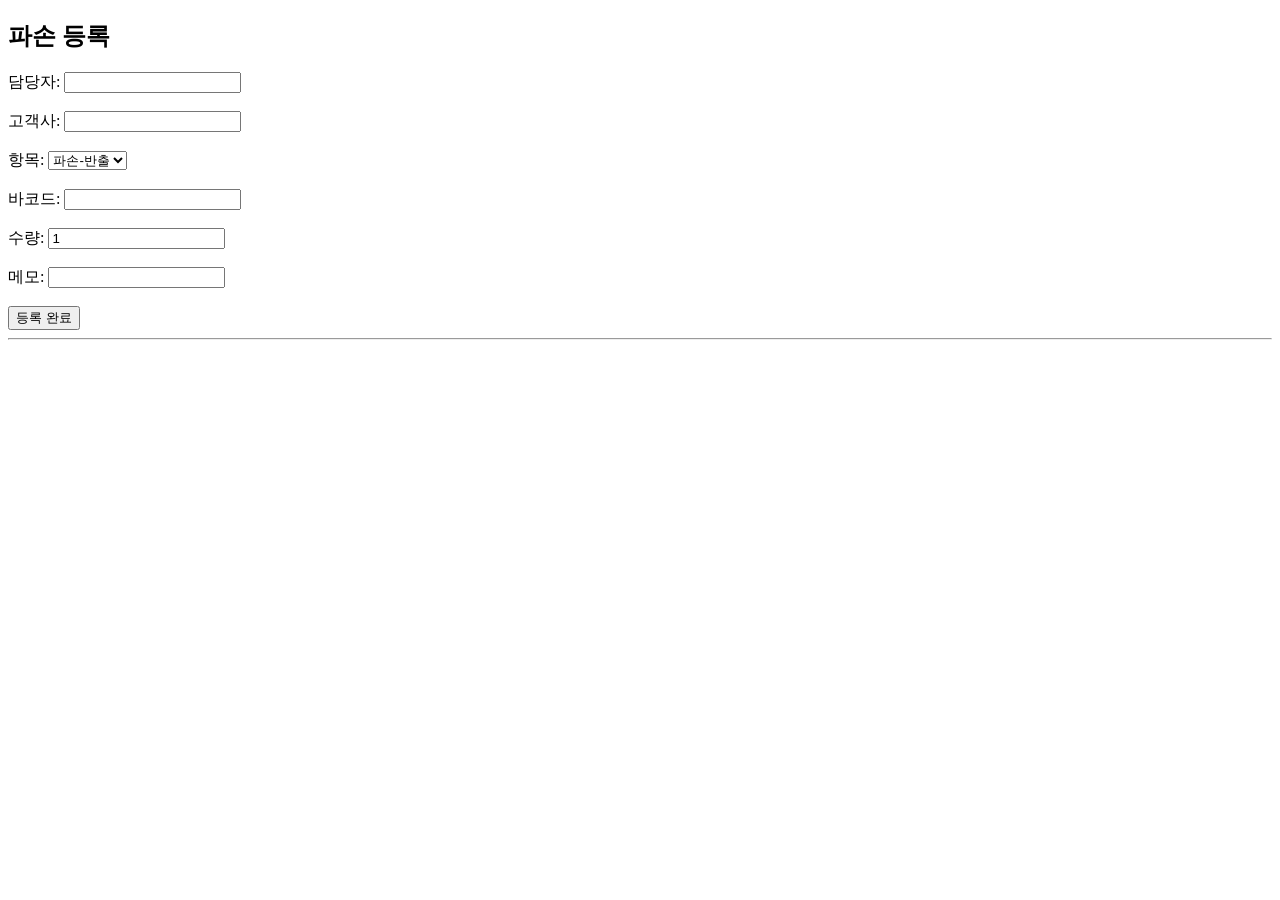
==== commit 8cef88e0: "Update index.html" ====
--- a/index.html
+++ b/index.html
@@ -1,36 +1,33 @@
 <!DOCTYPE html>
-<html lang="ko">
+<html>
 <head>
-  <meta charset="UTF-8" />
-  <meta name="viewport" content="width=device-width, initial-scale=1.0" />
-  <title>N배송 세팅 가이드</title>
-  <link rel="stylesheet" href="./style.css" />
+  <meta charset="UTF-8">
+  <title>파손 등록</title>
 </head>
 <body>
-  <div id="app" class="app">
-    <div class="loading-wrap">
-      <div class="spinner"></div>
-      <p>불러오는 중입니다...</p>
-    </div>
+  <h2>파손 등록</h2>
+
+  <div>
+    담당자: <input id="manager"><br><br>
+    고객사: <input id="client"><br><br>
+
+    항목:
+    <select id="type">
+      <option value="파손-반출">파손-반출</option>
+      <option value="파손-변상">파손-변상</option>
+    </select><br><br>
+
+    바코드: <input id="barcode"><br><br>
+    수량: <input id="qty" type="number" value="1" min="1"><br><br>
+    메모: <input id="memo"><br><br>
+
+    <button onclick="createReceipt()">등록 완료</button>
   </div>
 
-  <div id="summaryModal" class="modal hidden">
-    <div class="modal-backdrop"></div>
-    <div class="modal-panel">
-      <div class="modal-head">
-        <h3>입력 내용 확인</h3>
-        <button id="closeSummaryBtn" class="icon-btn" type="button" aria-label="닫기">✕</button>
-      </div>
-      <div id="summaryContent" class="summary-content"></div>
-      <div class="modal-actions">
-        <button id="editBtn" class="btn btn-light" type="button">수정하기</button>
-        <button id="confirmSubmitBtn" class="btn btn-primary" type="button">제출하기</button>
-      </div>
-    </div>
-  </div>
+  <hr>
+  <div id="result"></div>
 
-  <div id="toast" class="toast hidden" aria-live="polite"></div>
-
-  <script src="./app.js"></script>
+  <script src="config.js"></script>
+  <script src="index.js"></script>
 </body>
 </html>
